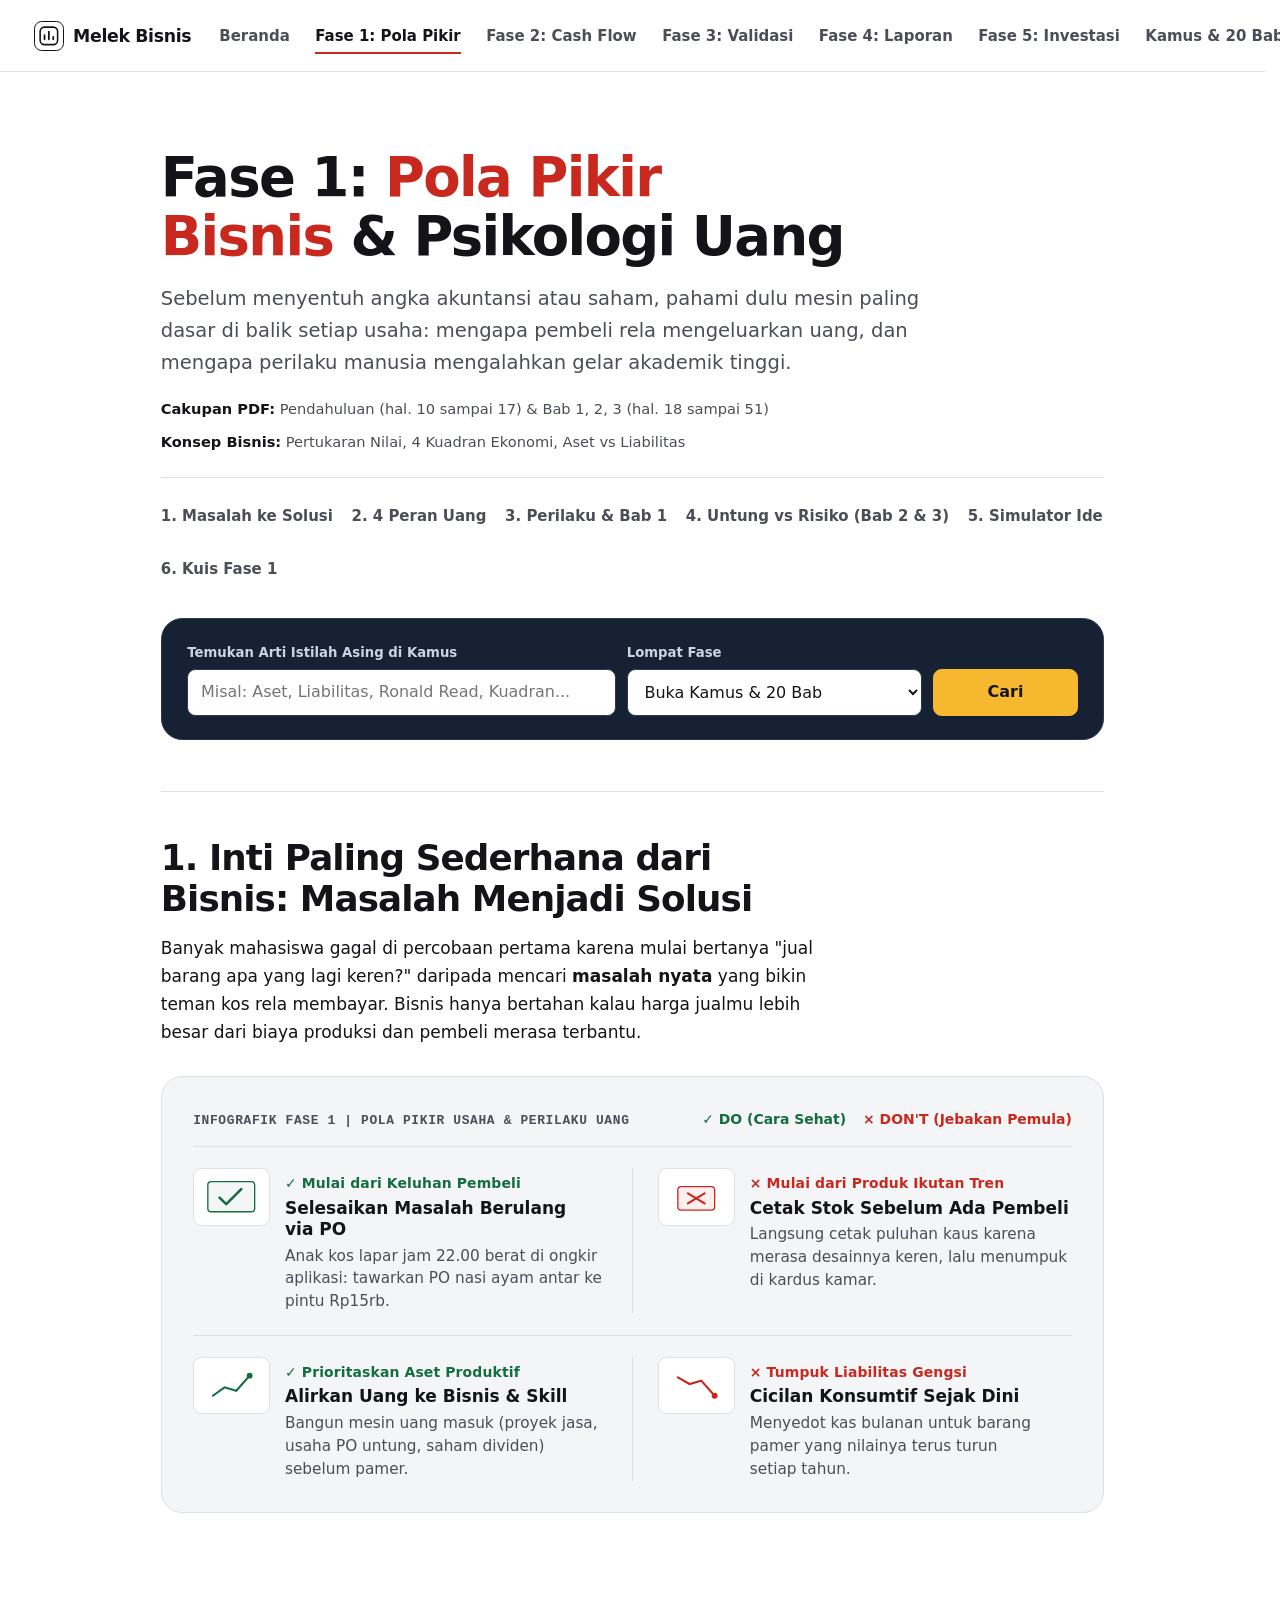
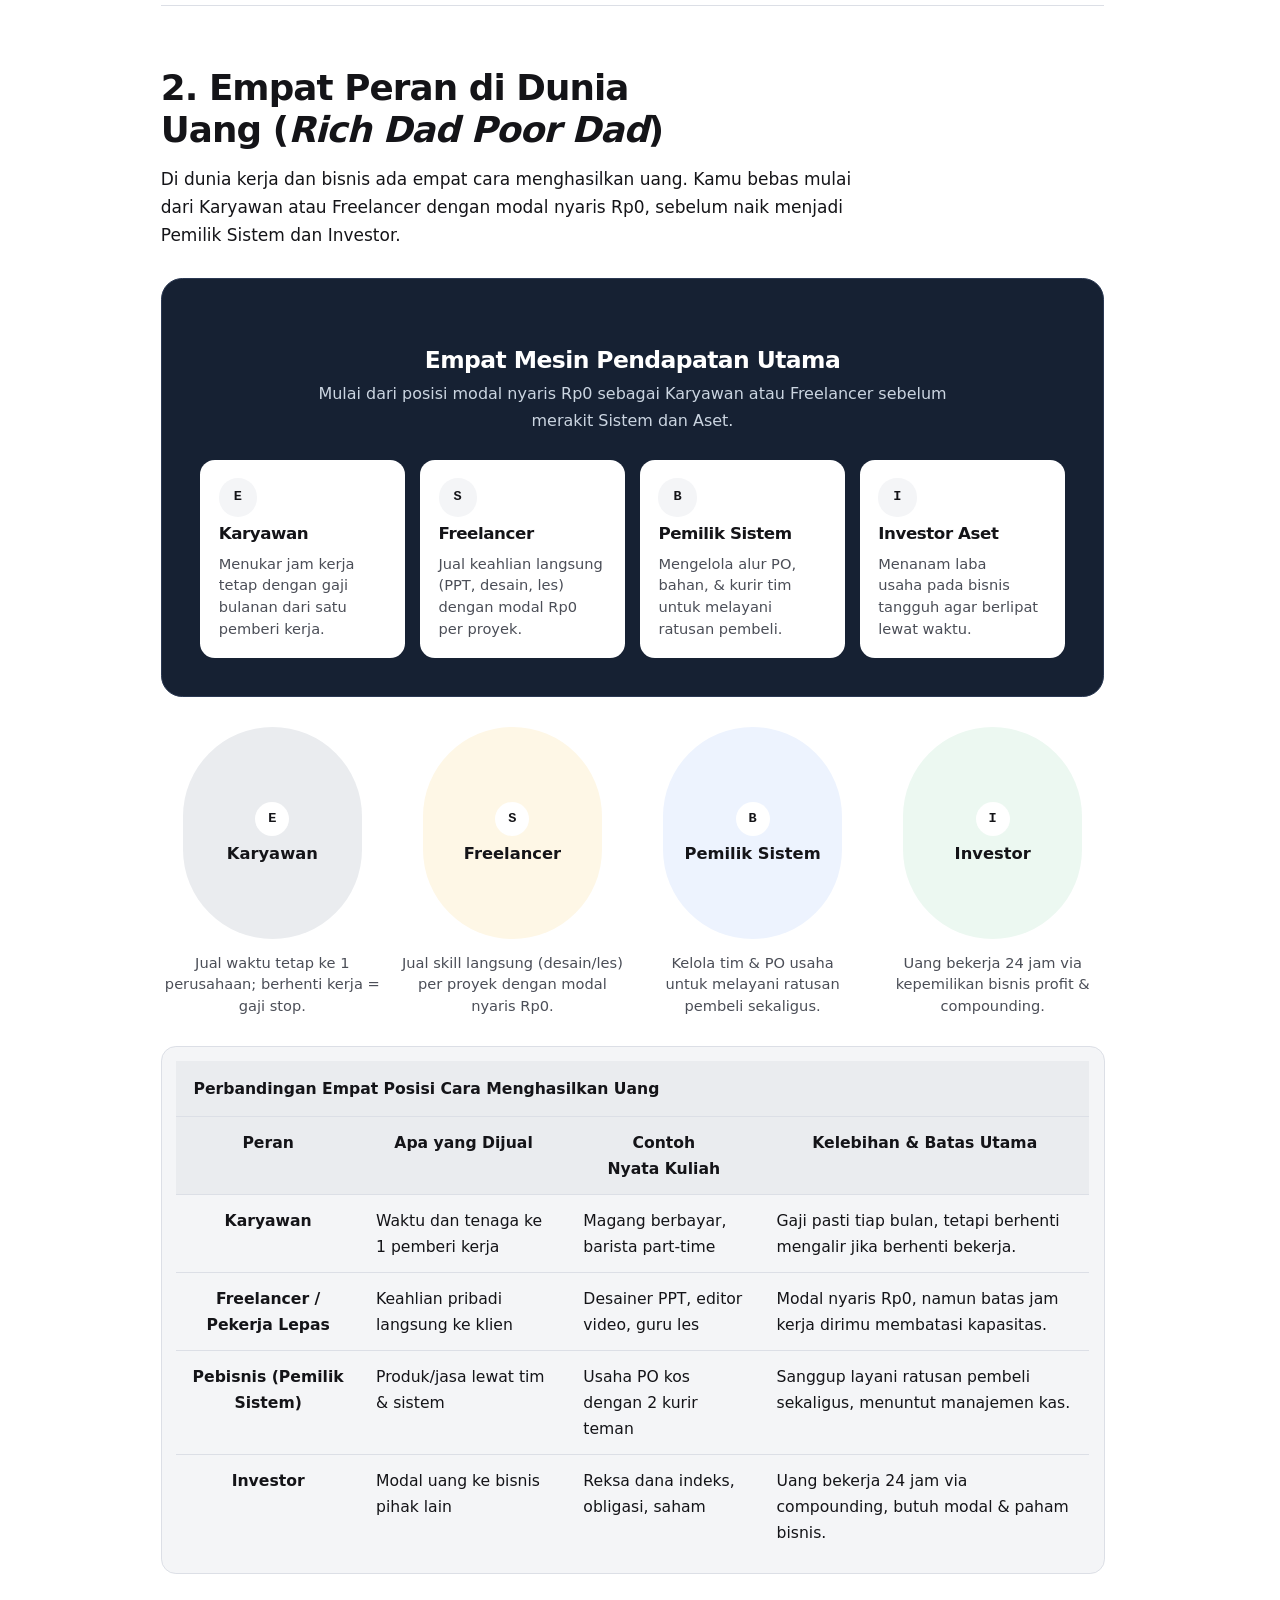
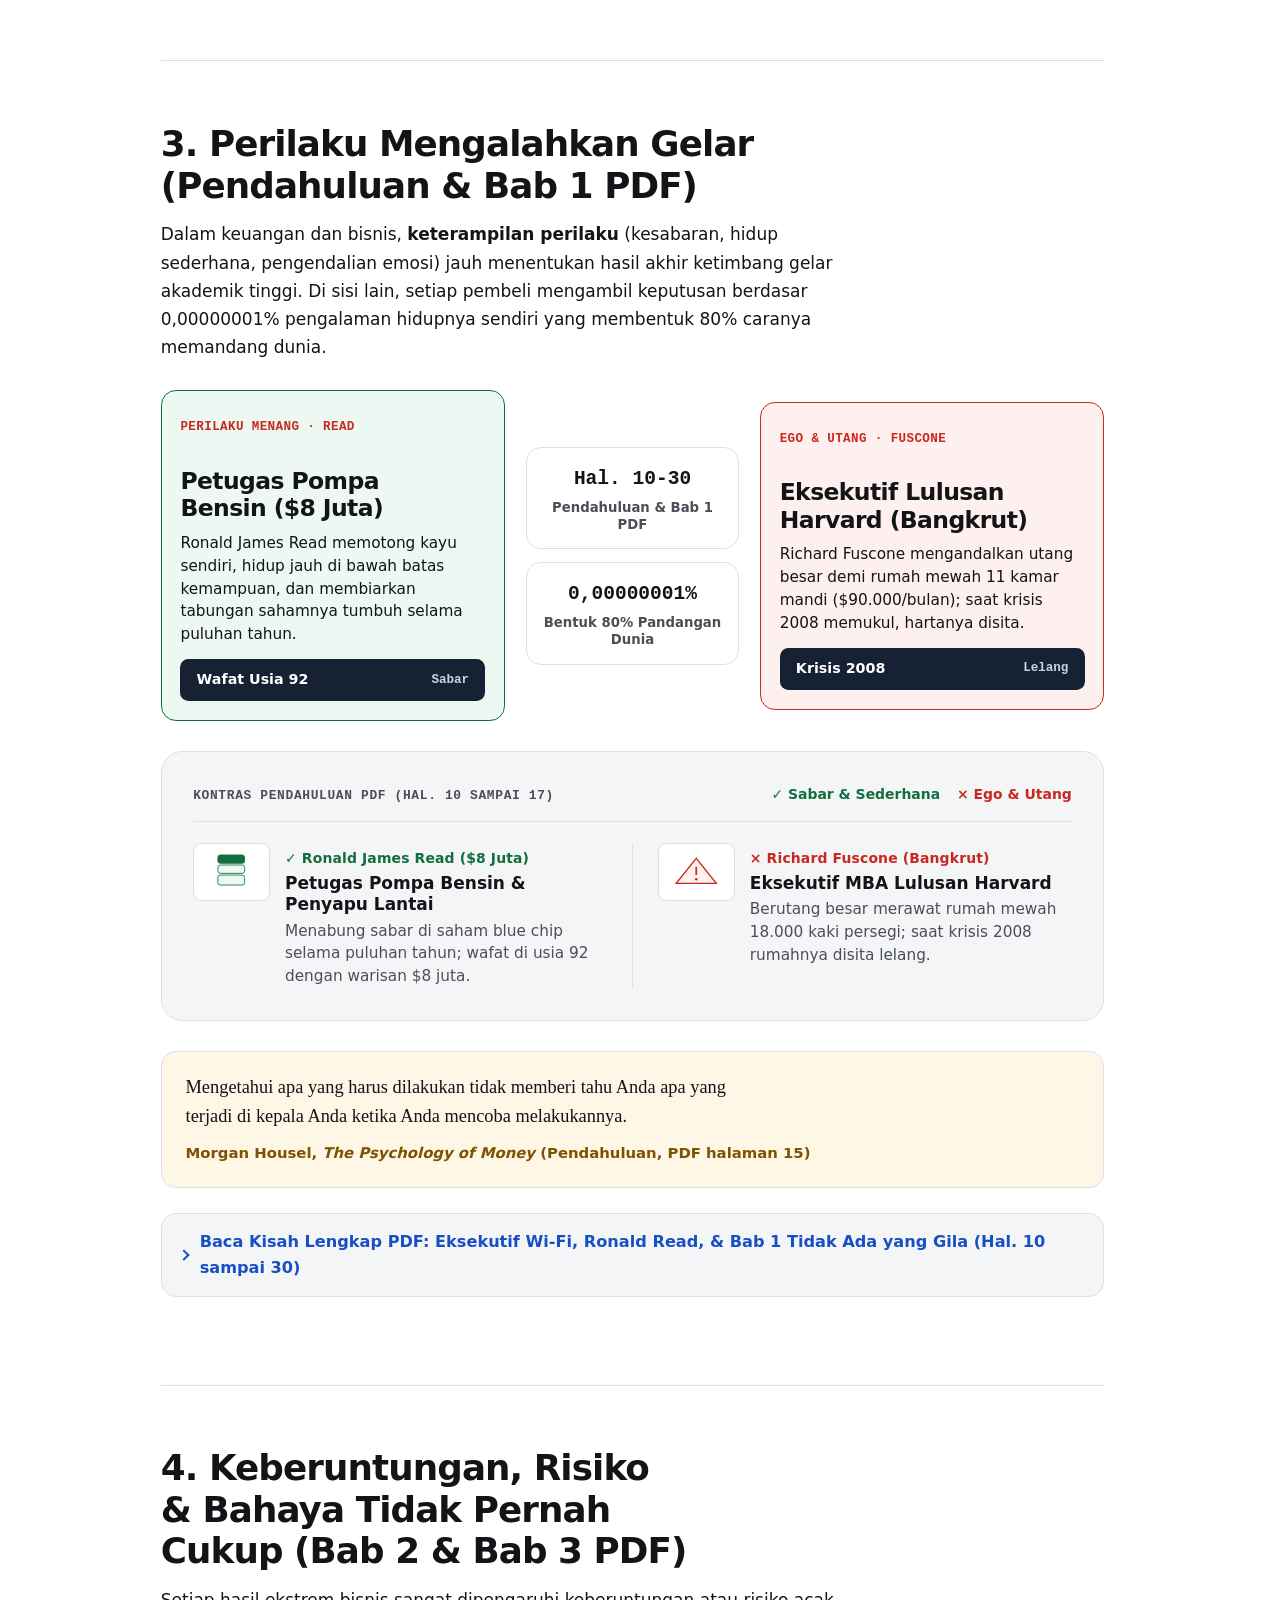
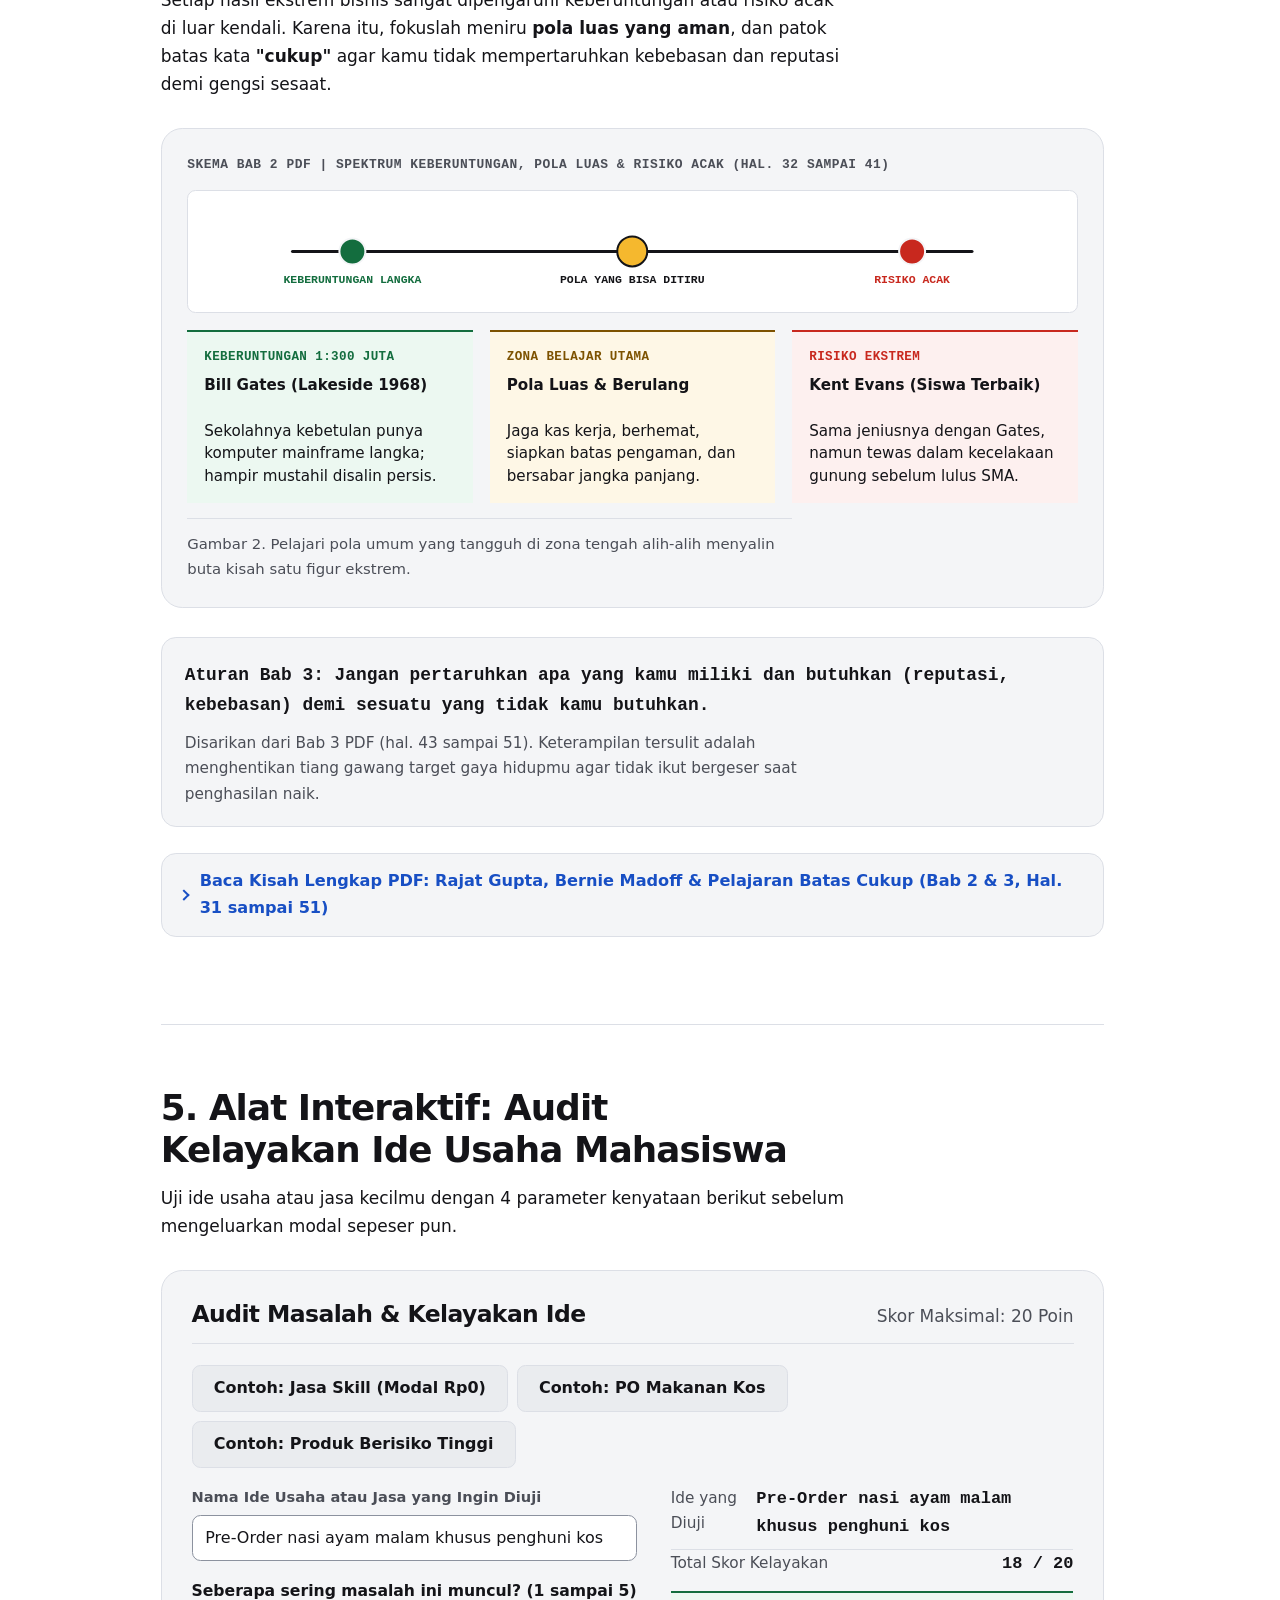
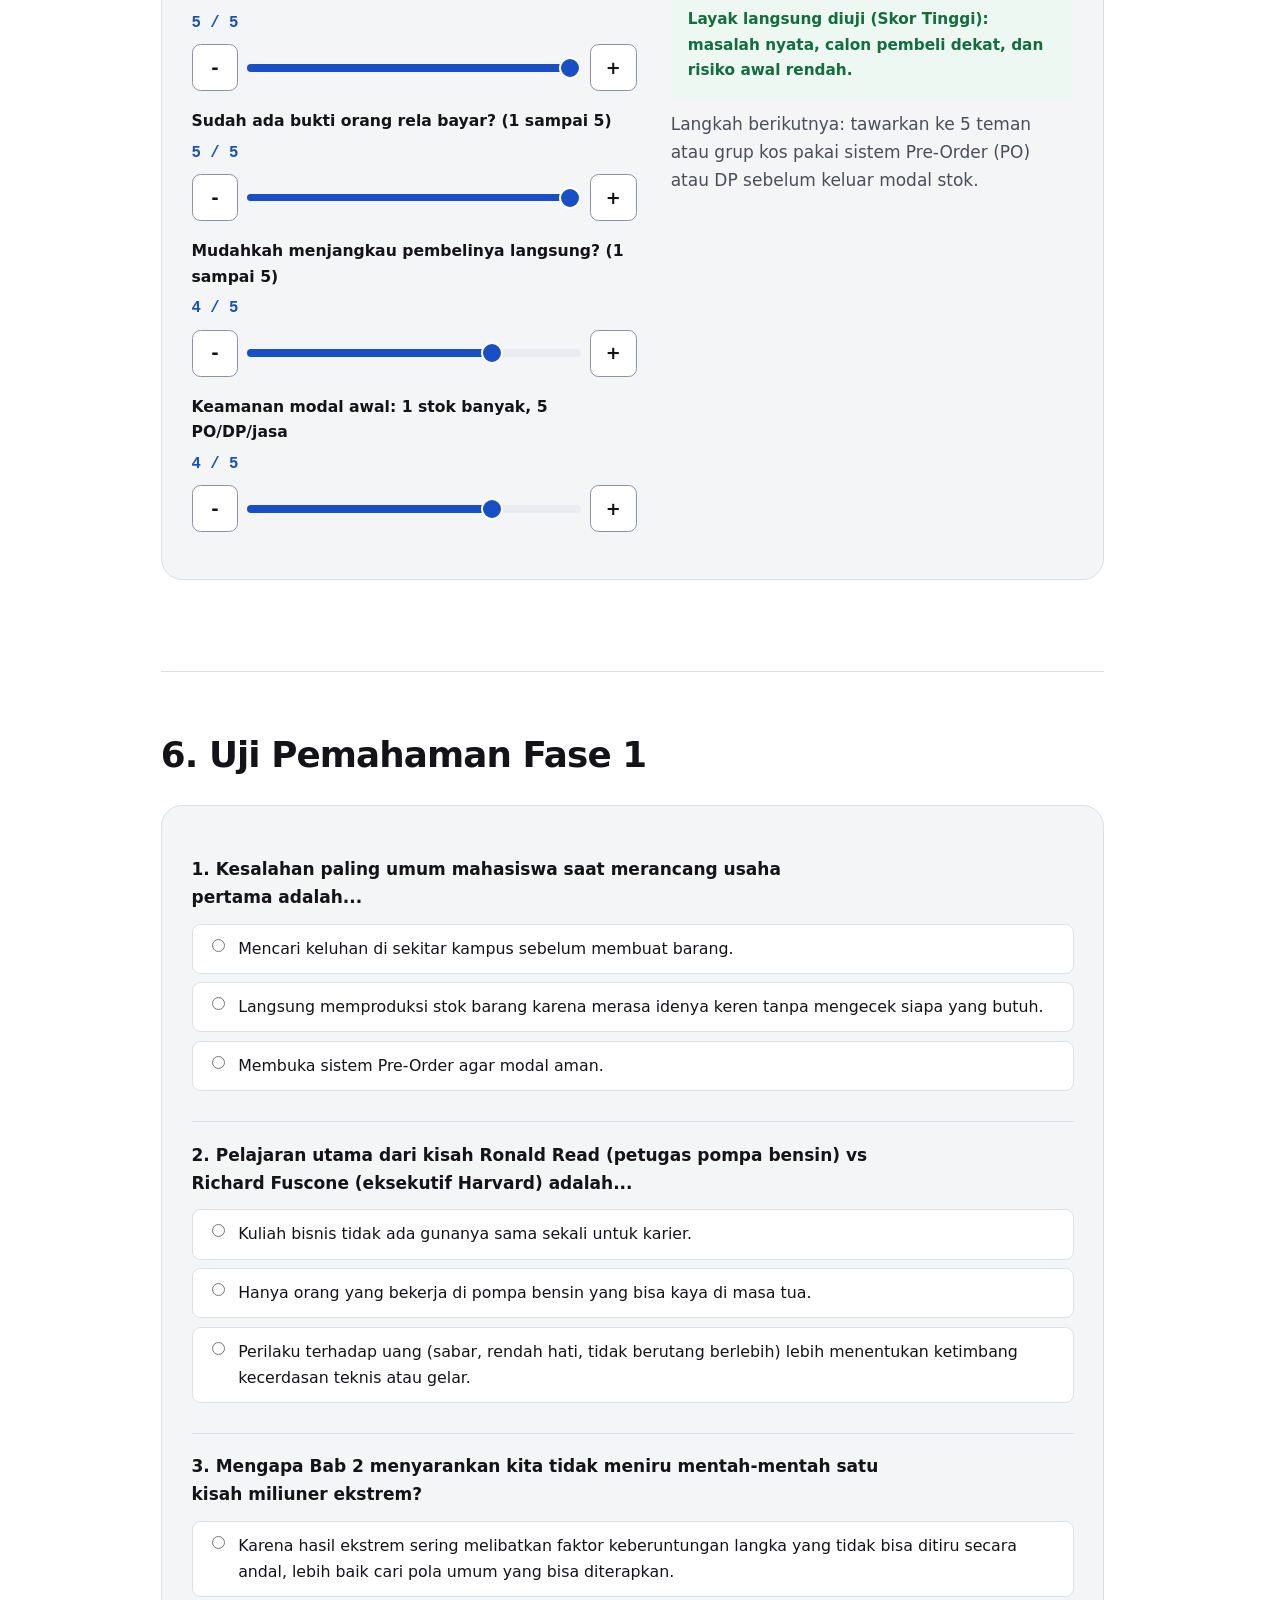
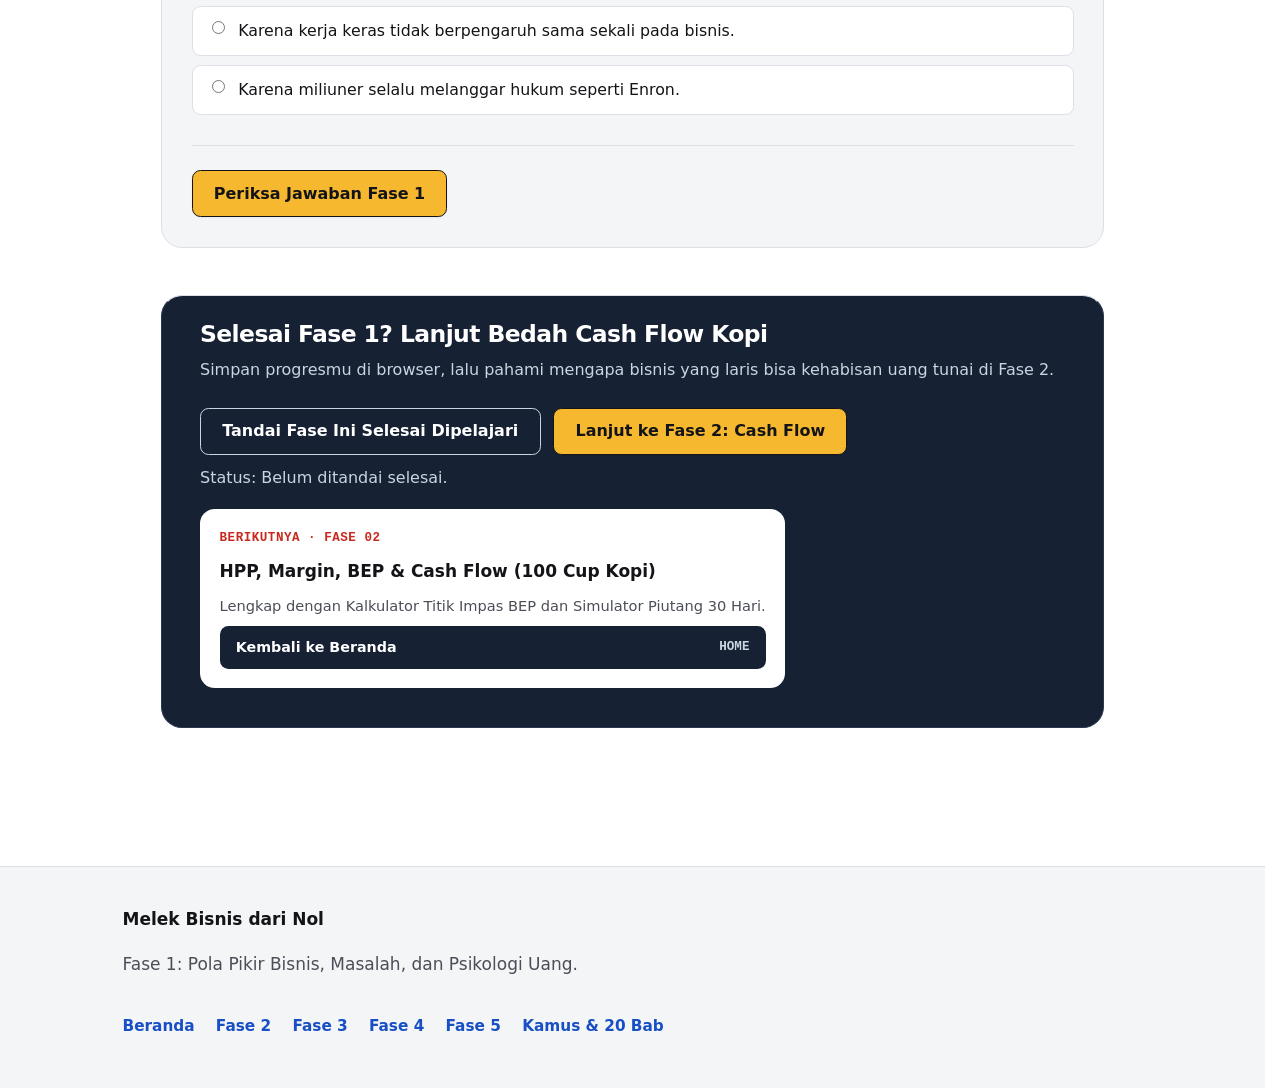
==== fase-1.html @ 65ed7273 "chore: fix live audit line-length/nested-card findings, SVG mobile readability, and sync v4 docs" ====
<!DOCTYPE html>
<html lang="id">
<head>
  <meta charset="utf-8">
  <meta name="viewport" content="width=device-width, initial-scale=1.0">
  <meta name="color-scheme" content="light dark">
  <script>
    try {
      var t = localStorage.getItem("color-scheme");
      if (t === "light" || t === "dark") {
        document.querySelector('meta[name="color-scheme"]').content = t;
        document.documentElement.setAttribute("data-theme", t);
      }
    } catch (e) {}
  </script>
  <title>Fase 1: Pola Pikir Bisnis, Masalah &amp; Psikologi Uang | Melek Bisnis</title>
  <link rel="icon" type="image/svg+xml" href="data:image/svg+xml,%3Csvg xmlns='http://www.w3.org/2000/svg' viewBox='0 0 24 24'%3E%3Crect width='24' height='24' rx='6' fill='%23141418'/%3E%3Cpath d='M7 17v-5M12 17V7M17 17v-3' stroke='%23FFFFFF' stroke-width='2.2' stroke-linecap='round'/%3E%3C/svg%3E">
  <link rel="stylesheet" href="styles.css?v=20261127f">
  <script defer src="app.js?v=20261127f"></script>
  <script type="application/ld+json">
  {
    "@context": "https://schema.org",
    "@type": "LearningResource",
    "name": "Fase 1: Pola Pikir Bisnis, Masalah, dan Psikologi Uang",
    "description": "Pengenalan inti bisnis dari keluhan pembeli, 4 kuadran peran uang (Rich Dad Poor Dad), serta bedah Pendahuluan dan Bab 1-3 The Psychology of Money.",
    "inLanguage": "id",
    "isPartOf": {"@type": "Course", "name": "Melek Bisnis dari Nol", "url": "https://voltakyy.github.io/melek-bisnis/"},
    "teaches": ["Validasi Masalah Pembeli", "Aset vs Liabilitas", "Keberuntungan dan Risiko", "Batas Cukup Finansial"]
  }
  </script>
</head>
<body data-phase="fase-1">
  <a href="#main-content" class="skip-link">Langsung ke materi Fase 1</a>
  <div id="reading-progress" class="reading-progress" aria-hidden="true"></div>

  <header class="site-header">
    <div class="header-inner">
      <a class="site-logo" href="index.html">
        <svg class="brand-mark" viewBox="0 0 24 24" width="24" height="24" aria-hidden="true">
          <rect x="2" y="2" width="20" height="20" rx="5" fill="none" stroke="currentColor" stroke-width="1.8"/>
          <path d="M7 16V11M12 16V7M17 16V13" stroke="currentColor" stroke-width="2" stroke-linecap="round"/>
        </svg>
        <span>Melek Bisnis</span>
      </a>

      <div class="header-controls">
        <nav class="site-nav" aria-label="Navigasi kurikulum">
          <button class="menu-button" type="button" popovertarget="site-menu" popovertargetaction="toggle" aria-controls="site-menu" aria-expanded="false">
            <svg width="16" height="16" viewBox="0 0 16 16" aria-hidden="true">
              <path d="M2 4h12M2 8h12M2 12h12" stroke="currentColor" stroke-width="1.8" stroke-linecap="round"/>
            </svg>
            <span>Menu</span>
          </button>

          <ul id="site-menu" class="site-menu" popover="auto">
            <li><a href="index.html">Beranda</a></li>
            <li><a href="fase-1.html" aria-current="page">Fase 1: Pola Pikir</a></li>
            <li><a href="fase-2.html">Fase 2: Cash Flow</a></li>
            <li><a href="fase-3.html">Fase 3: Validasi</a></li>
            <li><a href="fase-4.html">Fase 4: Laporan</a></li>
            <li><a href="fase-5.html">Fase 5: Investasi</a></li>
            <li><a href="kamus-pdf.html">Kamus &amp; 20 Bab</a></li>
          </ul>
        </nav>

        <button id="theme-toggle" class="theme-toggle" type="button" aria-label="Ubah tema tampilan">
          <svg class="theme-icon icon-to-dark" viewBox="0 0 16 16" width="16" height="16" aria-hidden="true">
            <path d="M12.9 10.6A5.5 5.5 0 0 1 5.4 3.1a5.5 5.5 0 1 0 7.5 7.5Z" fill="none" stroke="currentColor" stroke-width="1.5" stroke-linejoin="round"/>
          </svg>
          <svg class="theme-icon icon-to-light" viewBox="0 0 16 16" width="16" height="16" aria-hidden="true">
            <circle cx="8" cy="8" r="3.2" fill="none" stroke="currentColor" stroke-width="1.5"/>
            <path d="M8 1.5v1.6M8 12.9v1.6M1.5 8h1.6M12.9 8h1.6M3.4 3.4l1.1 1.1M11.5 11.5l1.1 1.1M12.6 3.4l-1.1 1.1M4.5 11.5l-1.1 1.1" stroke="currentColor" stroke-width="1.5" stroke-linecap="round"/>
          </svg>
          <span data-theme-label>Sistem</span>
        </button>
      </div>
    </div>
  </header>

  <main id="main-content" class="page-shell" tabindex="-1">
    <header class="hero-frame">
      <h1>Fase 1: <span class="title-accent">Pola Pikir Bisnis</span> &amp; Psikologi Uang</h1>
      <p class="hero-lead">
        Sebelum menyentuh angka akuntansi atau saham, pahami dulu mesin paling dasar di balik setiap usaha: mengapa pembeli rela mengeluarkan uang, dan mengapa perilaku manusia mengalahkan gelar akademik tinggi.
      </p>
      <div class="phase-meta-bar">
        <span class="phase-meta-item"><strong>Cakupan PDF:</strong> Pendahuluan (hal. 10 sampai 17) &amp; Bab 1, 2, 3 (hal. 18 sampai 51)</span>
        <span class="phase-meta-item"><strong>Konsep Bisnis:</strong> Pertukaran Nilai, 4 Kuadran Ekonomi, Aset vs Liabilitas</span>
      </div>
      <nav class="section-jumps" aria-label="Lompat cepat materi Fase 1">
        <a href="#inti-bisnis">1. Masalah ke Solusi</a>
        <a href="#empat-peran">2. 4 Peran Uang</a>
        <a href="#ronald-vs-richard">3. Perilaku &amp; Bab 1</a>
        <a href="#untung-risiko">4. Untung vs Risiko (Bab 2 &amp; 3)</a>
        <a href="#simulator-ide">5. Simulator Ide</a>
        <a href="#kuis-1">6. Kuis Fase 1</a>
      </nav>
      <div class="finder-strip" style="margin-block-end: 0;" aria-label="Cari cepat istilah di Fase 1">
        <form class="finder-form" data-quick-finder>
          <div>
            <label for="qf-f1-q">Temukan Arti Istilah Asing di Kamus</label>
            <input id="qf-f1-q" data-qf-query class="text-input" type="search" placeholder="Misal: Aset, Liabilitas, Ronald Read, Kuadran...">
          </div>
          <div>
            <label for="qf-f1-t">Lompat Fase</label>
            <select id="qf-f1-t" data-qf-target class="select-input">
              <option value="kamus-pdf.html">Buka Kamus &amp; 20 Bab</option>
              <option value="fase-2.html">Fase 2: HPP &amp; Cash Flow</option>
              <option value="fase-3.html">Fase 3: Validasi &amp; Compounding</option>
              <option value="fase-4.html">Fase 4: Laporan Keuangan</option>
              <option value="fase-5.html">Fase 5: Economic Moat</option>
            </select>
          </div>
          <button class="btn btn-primary" type="submit">Cari</button>
        </form>
      </div>
    </header>

    <section id="inti-bisnis" class="section-block" tabindex="-1">
      <div class="prose">
        <h2>1. Inti Paling Sederhana dari Bisnis: Masalah Menjadi Solusi</h2>
        <p>
          Banyak mahasiswa gagal di percobaan pertama karena mulai bertanya "jual barang apa yang lagi keren?" daripada mencari <strong>masalah nyata</strong> yang bikin teman kos rela membayar. Bisnis hanya bertahan kalau harga jualmu lebih besar dari biaya produksi dan pembeli merasa terbantu.
        </p>
      </div>

      <section class="do-dont-board" aria-label="Perbandingan cara memulai bisnis dan bersikap">
        <div class="do-dont-header">
          <span class="do-dont-kicker">INFOGRAFIK FASE 1 | POLA PIKIR USAHA &amp; PERILAKU UANG</span>
          <div class="do-dont-legend">
            <span class="legend-do">&#10003; DO (Cara Sehat)</span>
            <span class="legend-dont">&times; DON'T (Jebakan Pemula)</span>
          </div>
        </div>

        <div class="do-dont-rows">
          <div class="do-dont-pair">
            <div class="do-dont-side">
              <svg class="mini-vignette" viewBox="0 0 72 52" width="72" height="52" aria-hidden="true">
                <rect x="8" y="8" width="56" height="36" rx="4" fill="var(--bg-surface)" stroke="var(--pos)" stroke-width="1.6"/>
                <path d="M22 27 l8 8 l18 -18" fill="none" stroke="var(--pos)" stroke-width="3" stroke-linecap="round" stroke-linejoin="round"/>
              </svg>
              <div>
                <span class="do-dont-tag is-do">&#10003; Mulai dari Keluhan Pembeli</span>
                <p class="do-dont-title">Selesaikan Masalah Berulang via PO</p>
                <p class="do-dont-desc">Anak kos lapar jam 22.00 berat di ongkir aplikasi: tawarkan PO nasi ayam antar ke pintu Rp15rb.</p>
              </div>
            </div>

            <div class="do-dont-side">
              <svg class="mini-vignette" viewBox="0 0 72 52" width="72" height="52" aria-hidden="true">
                <rect x="14" y="14" width="44" height="28" rx="4" fill="var(--neg-soft)" stroke="var(--neg)" stroke-width="1.6"/>
                <line x1="26" y1="22" x2="46" y2="34" stroke="var(--neg)" stroke-width="2.5" stroke-linecap="round"/>
                <line x1="46" y1="22" x2="26" y2="34" stroke="var(--neg)" stroke-width="2.5" stroke-linecap="round"/>
              </svg>
              <div>
                <span class="do-dont-tag is-dont">&times; Mulai dari Produk Ikutan Tren</span>
                <p class="do-dont-title">Cetak Stok Sebelum Ada Pembeli</p>
                <p class="do-dont-desc">Langsung cetak puluhan kaus karena merasa desainnya keren, lalu menumpuk di kardus kamar.</p>
              </div>
            </div>
          </div>

          <div class="do-dont-pair">
            <div class="do-dont-side">
              <svg class="mini-vignette" viewBox="0 0 72 52" width="72" height="52" aria-hidden="true">
                <path d="M14 38 L28 28 L42 32 L58 14" fill="none" stroke="var(--pos)" stroke-width="2.5" stroke-linecap="round"/>
                <circle cx="58" cy="14" r="3.5" fill="var(--pos)"/>
              </svg>
              <div>
                <span class="do-dont-tag is-do">&#10003; Prioritaskan Aset Produktif</span>
                <p class="do-dont-title">Alirkan Uang ke Bisnis &amp; Skill</p>
                <p class="do-dont-desc">Bangun mesin uang masuk (proyek jasa, usaha PO untung, saham dividen) sebelum pamer.</p>
              </div>
            </div>

            <div class="do-dont-side">
              <svg class="mini-vignette" viewBox="0 0 72 52" width="72" height="52" aria-hidden="true">
                <path d="M14 16 L28 24 L42 20 L58 38" fill="none" stroke="var(--neg)" stroke-width="2.5" stroke-linecap="round"/>
                <circle cx="58" cy="38" r="3.5" fill="var(--neg)"/>
              </svg>
              <div>
                <span class="do-dont-tag is-dont">&times; Tumpuk Liabilitas Gengsi</span>
                <p class="do-dont-title">Cicilan Konsumtif Sejak Dini</p>
                <p class="do-dont-desc">Menyedot kas bulanan untuk barang pamer yang nilainya terus turun setiap tahun.</p>
              </div>
            </div>
          </div>
        </div>
      </section>
    </section>

    <section id="empat-peran" class="section-block" tabindex="-1">
      <div class="prose">
        <h2>2. Empat Peran di Dunia Uang (<cite>Rich Dad Poor Dad</cite>)</h2>
        <p>
          Di dunia kerja dan bisnis ada empat cara menghasilkan uang. Kamu bebas mulai dari Karyawan atau Freelancer dengan modal nyaris Rp0, sebelum naik menjadi Pemilik Sistem dan Investor.
        </p>
      </div>

      <div class="contrast-slab" aria-label="Ringkasan empat kuadran cara menghasilkan uang">
        <div class="contrast-slab-head">
          <h3>Empat Mesin Pendapatan Utama</h3>
          <p>Mulai dari posisi modal nyaris Rp0 sebagai Karyawan atau Freelancer sebelum merakit Sistem dan Aset.</p>
        </div>
        <div class="slab-grid-4">
          <div class="slab-card"><div class="slab-card-icon">E</div><h4>Karyawan</h4><p>Menukar jam kerja tetap dengan gaji bulanan dari satu pemberi kerja.</p></div>
          <div class="slab-card"><div class="slab-card-icon">S</div><h4>Freelancer</h4><p>Jual keahlian langsung (PPT, desain, les) dengan modal Rp0 per proyek.</p></div>
          <div class="slab-card"><div class="slab-card-icon">B</div><h4>Pemilik Sistem</h4><p>Mengelola alur PO, bahan, &amp; kurir tim untuk melayani ratusan pembeli.</p></div>
          <div class="slab-card"><div class="slab-card-icon">I</div><h4>Investor Aset</h4><p>Menanam laba usaha pada bisnis tangguh agar berlipat lewat waktu.</p></div>
        </div>
      </div>

      <div class="capsule-grid" aria-label="Empat peran ekonomi">
        <div class="capsule-col">
          <div class="capsule-pill">
            <span class="capsule-badge">E</span>
            <span class="capsule-title">Karyawan</span>
          </div>
          <p class="capsule-desc">Jual waktu tetap ke 1 perusahaan; berhenti kerja = gaji stop.</p>
        </div>
        <div class="capsule-col">
          <div class="capsule-pill tone-gold">
            <span class="capsule-badge">S</span>
            <span class="capsule-title">Freelancer</span>
          </div>
          <p class="capsule-desc">Jual skill langsung (desain/les) per proyek dengan modal nyaris Rp0.</p>
        </div>
        <div class="capsule-col">
          <div class="capsule-pill tone-info">
            <span class="capsule-badge">B</span>
            <span class="capsule-title">Pemilik Sistem</span>
          </div>
          <p class="capsule-desc">Kelola tim &amp; PO usaha untuk melayani ratusan pembeli sekaligus.</p>
        </div>
        <div class="capsule-col">
          <div class="capsule-pill tone-pos">
            <span class="capsule-badge">I</span>
            <span class="capsule-title">Investor</span>
          </div>
          <p class="capsule-desc">Uang bekerja 24 jam via kepemilikan bisnis profit &amp; compounding.</p>
        </div>
      </div>

      <div class="table-wrapper responsive-table" tabindex="0" role="region" aria-labelledby="tbl-peran-cap">
        <table>
          <caption id="tbl-peran-cap">Perbandingan Empat Posisi Cara Menghasilkan Uang</caption>
          <thead>
            <tr>
              <th scope="col">Peran</th>
              <th scope="col">Apa yang Dijual</th>
              <th scope="col">Contoh Nyata Kuliah</th>
              <th scope="col">Kelebihan &amp; Batas Utama</th>
            </tr>
          </thead>
          <tbody>
            <tr>
              <th scope="row">Karyawan</th>
              <td data-label="Apa yang Dijual">Waktu dan tenaga ke 1 pemberi kerja</td>
              <td data-label="Contoh">Magang berbayar, barista part-time</td>
              <td data-label="Batas">Gaji pasti tiap bulan, tetapi berhenti mengalir jika berhenti bekerja.</td>
            </tr>
            <tr>
              <th scope="row">Freelancer / Pekerja Lepas</th>
              <td data-label="Apa yang Dijual">Keahlian pribadi langsung ke klien</td>
              <td data-label="Contoh">Desainer PPT, editor video, guru les</td>
              <td data-label="Batas">Modal nyaris Rp0, namun batas jam kerja dirimu membatasi kapasitas.</td>
            </tr>
            <tr>
              <th scope="row">Pebisnis (Pemilik Sistem)</th>
              <td data-label="Apa yang Dijual">Produk/jasa lewat tim &amp; sistem</td>
              <td data-label="Contoh">Usaha PO kos dengan 2 kurir teman</td>
              <td data-label="Batas">Sanggup layani ratusan pembeli sekaligus, menuntut manajemen kas.</td>
            </tr>
            <tr>
              <th scope="row">Investor</th>
              <td data-label="Apa yang Dijual">Modal uang ke bisnis pihak lain</td>
              <td data-label="Contoh">Reksa dana indeks, obligasi, saham</td>
              <td data-label="Batas">Uang bekerja 24 jam via compounding, butuh modal &amp; paham bisnis.</td>
            </tr>
          </tbody>
        </table>
      </div>
    </section>

    <section id="ronald-vs-richard" class="section-block" tabindex="-1">
      <div class="prose">
        <h2>3. Perilaku Mengalahkan Gelar (Pendahuluan &amp; Bab 1 PDF)</h2>
        <p>
          Dalam keuangan dan bisnis, <strong>keterampilan perilaku</strong> (kesabaran, hidup sederhana, pengendalian emosi) jauh menentukan hasil akhir ketimbang gelar akademik tinggi. Di sisi lain, setiap pembeli mengambil keputusan berdasar 0,00000001% pengalaman hidupnya sendiri yang membentuk 80% caranya memandang dunia.
        </p>
      </div>

      <div class="journey-split" aria-label="Kontras nyata Ronald Read melawan Richard Fuscone">
        <article class="journey-card is-pos">
          <div>
            <span class="schema-card-code">PERILAKU MENANG · READ</span>
            <h3>Petugas Pompa Bensin ($8 Juta)</h3>
            <p>Ronald James Read memotong kayu sendiri, hidup jauh di bawah batas kemampuan, dan membiarkan tabungan sahamnya tumbuh selama puluhan tahun.</p>
          </div>
          <div class="dark-pill-bar"><span>Wafat Usia 92</span><span class="dark-pill-bar-sub">Sabar</span></div>
        </article>
        <div class="journey-center-stats">
          <div class="journey-stat-box">
            <span class="journey-stat-num">Hal. 10-30</span>
            <span class="journey-stat-cap">Pendahuluan &amp; Bab 1 PDF</span>
          </div>
          <div class="journey-stat-box">
            <span class="journey-stat-num">0,00000001%</span>
            <span class="journey-stat-cap">Bentuk 80% Pandangan Dunia</span>
          </div>
        </div>
        <article class="journey-card is-neg">
          <div>
            <span class="schema-card-code">EGO &amp; UTANG · FUSCONE</span>
            <h3>Eksekutif Lulusan Harvard (Bangkrut)</h3>
            <p>Richard Fuscone mengandalkan utang besar demi rumah mewah 11 kamar mandi ($90.000/bulan); saat krisis 2008 memukul, hartanya disita.</p>
          </div>
          <div class="dark-pill-bar"><span>Krisis 2008</span><span class="dark-pill-bar-sub">Lelang</span></div>
        </article>
      </div>

      <section class="do-dont-board" aria-label="Ronald Read vs Richard Fuscone">
        <div class="do-dont-header">
          <span class="do-dont-kicker">KONTRAS PENDAHULUAN PDF (HAL. 10 SAMPAI 17)</span>
          <div class="do-dont-legend">
            <span class="legend-do">&#10003; Sabar &amp; Sederhana</span>
            <span class="legend-dont">&times; Ego &amp; Utang</span>
          </div>
        </div>
        <div class="do-dont-rows">
          <div class="do-dont-pair">
            <div class="do-dont-side">
              <svg class="mini-vignette" viewBox="0 0 72 52" width="72" height="52" aria-hidden="true">
                <rect x="20" y="30" width="32" height="12" rx="3" fill="var(--pos-soft)" stroke="var(--pos)"/>
                <rect x="20" y="18" width="32" height="10" rx="3" fill="var(--pos-soft)" stroke="var(--pos)"/>
                <rect x="20" y="6" width="32" height="10" rx="3" fill="var(--pos)" stroke="var(--pos)"/>
              </svg>
              <div>
                <span class="do-dont-tag is-do">&#10003; Ronald James Read ($8 Juta)</span>
                <p class="do-dont-title">Petugas Pompa Bensin &amp; Penyapu Lantai</p>
                <p class="do-dont-desc">Menabung sabar di saham blue chip selama puluhan tahun; wafat di usia 92 dengan warisan $8 juta.</p>
              </div>
            </div>
            <div class="do-dont-side">
              <svg class="mini-vignette" viewBox="0 0 72 52" width="72" height="52" aria-hidden="true">
                <polygon points="36,10 60,40 12,40" fill="var(--neg-soft)" stroke="var(--neg)" stroke-width="1.6"/>
                <line x1="36" y1="20" x2="36" y2="30" stroke="var(--neg)" stroke-width="2"/>
                <circle cx="36" cy="35" r="1.5" fill="var(--neg)"/>
              </svg>
              <div>
                <span class="do-dont-tag is-dont">&times; Richard Fuscone (Bangkrut)</span>
                <p class="do-dont-title">Eksekutif MBA Lulusan Harvard</p>
                <p class="do-dont-desc">Berutang besar merawat rumah mewah 18.000 kaki persegi; saat krisis 2008 rumahnya disita lelang.</p>
              </div>
            </div>
          </div>
        </div>
      </section>

      <figure class="pdf-quote">
        <blockquote>
          <p>Mengetahui apa yang harus dilakukan tidak memberi tahu Anda apa yang terjadi di kepala Anda ketika Anda mencoba melakukannya.</p>
        </blockquote>
        <figcaption>Morgan Housel, <cite>The Psychology of Money</cite> (Pendahuluan, PDF halaman 15)</figcaption>
      </figure>

      <div class="accordion-group">
        <details>
          <summary>Baca Kisah Lengkap PDF: Eksekutif Wi-Fi, Ronald Read, &amp; Bab 1 Tidak Ada yang Gila (Hal. 10 sampai 30)</summary>
          <div class="details-body">
            <p>
              Morgan membuka bukunya dari masa magang pelayan hotel di Los Angeles ketika ia menyaksikan eksekutif jenius penemu komponen router Wi-Fi melempar koin emas ke Samudra Pasifik dan mengganti lampu restoran $500 dengan melempar $5.000 sambil membentak manajer (hal. 10 sampai 11). Beberapa tahun kemudian, sang jenius bangkrut. Kontras tajamnya terlihat pada petugas pompa bensin Vermont <strong>Ronald Read</strong> (meninggal dengan kekayaan lebih dari $8 juta, menyumbang $6 juta lebih ke rumah sakit &amp; perpustakaan lokal) vs eksekutif top Merrill Lynch lulusan Harvard <strong>Richard Fuscone</strong> (bangkrut total akibat utang rumah 11 kamar mandi dan biaya perawatan $90.000/bulan pada krisis 2008; hal. 11 sampai 14).
            </p>
            <p>
              Di <strong>Bab 1 (hal. 18 sampai 30)</strong>, ekonom Ulrike Malmendier dan Stefan Nagel (2006) membuktikan keberanian orang mengambil risiko sangat dipengaruhi situasi pasar saat ia berusia remaja. Generasi lahir 1970 melihat pasar saham tumbuh hampir 10 kali lipat riil di usia 20-an, berbeda total dengan generasi lahir 1950 yang menghadapi pasar stagnan. Begitu pula warga berpenghasilan rendah yang membeli tiket lotere rata-rata $412/tahun (empat kali lebih besar dari kelompok kaya meski 40% warga AS tak punya kas darurat $400): bagi mereka, tiket lotere adalah pembelian "mimpi" hidup layak. Jadi bagi pebisnis: berhenti menghakimi pembeli, pahami cerita di kepala mereka.
            </p>
          </div>
        </details>
      </div>
    </section>

    <section id="untung-risiko" class="section-block" tabindex="-1">
      <div class="prose">
        <h2>4. Keberuntungan, Risiko &amp; Bahaya Tidak Pernah Cukup (Bab 2 &amp; Bab 3 PDF)</h2>
        <p>
          Setiap hasil ekstrem bisnis sangat dipengaruhi keberuntungan atau risiko acak di luar kendali. Karena itu, fokuslah meniru <strong>pola luas yang aman</strong>, dan patok batas kata <strong>"cukup"</strong> agar kamu tidak mempertaruhkan kebebasan dan reputasi demi gengsi sesaat.
        </p>
      </div>

      <figure class="diagram-plate">
        <p class="diagram-plate-kicker">SKEMA BAB 2 PDF | SPEKTRUM KEBERUNTUNGAN, POLA LUAS &amp; RISIKO ACAK (HAL. 32 SAMPAI 41)</p>
        <svg viewBox="0 0 860 92" width="860" height="92" role="img" aria-labelledby="diag-f1-luck-t diag-f1-luck-d">
          <title id="diag-f1-luck-t">Garis spektrum keberuntungan, pola luas, dan risiko acak</title>
          <desc id="diag-f1-luck-d">Tiga titik sejajar menunjukkan ujung kiri keberuntungan ekstrem, tengah pola luas yang dapat dipelajari, dan ujung kanan risiko acak.</desc>
          <rect width="860" height="92" fill="var(--bg-page)"/>
          <line x1="90" y1="46" x2="770" y2="46" stroke="var(--ink-frame)" stroke-width="3" stroke-linecap="round"/>
          <circle cx="150" cy="46" r="13" fill="var(--pos)" stroke="var(--bg-surface)" stroke-width="2"/>
          <circle cx="430" cy="46" r="15" fill="var(--cta-bg)" stroke="var(--ink-frame)" stroke-width="2"/>
          <circle cx="710" cy="46" r="13" fill="var(--neg)" stroke="var(--bg-surface)" stroke-width="2"/>
          <text x="150" y="78" text-anchor="middle" fill="var(--pos)" font-size="11.5" font-weight="700" font-family="ui-monospace, monospace">KEBERUNTUNGAN LANGKA</text>
          <text x="430" y="78" text-anchor="middle" fill="var(--text-primary)" font-size="11.5" font-weight="700" font-family="ui-monospace, monospace">POLA YANG BISA DITIRU</text>
          <text x="710" y="78" text-anchor="middle" fill="var(--neg)" font-size="11.5" font-weight="700" font-family="ui-monospace, monospace">RISIKO ACAK</text>
        </svg>
        <div class="hybrid-flow cols-3" style="margin-block-start: 1rem;">
          <div class="hybrid-node tone-pos">
            <span class="hybrid-node-tag">KEBERUNTUNGAN 1:300 JUTA</span>
            <p class="hybrid-node-title">Bill Gates (Lakeside 1968)</p>
            <p>Sekolahnya kebetulan punya komputer mainframe langka; hampir mustahil disalin persis.</p>
          </div>
          <div class="hybrid-node tone-mustard">
            <span class="hybrid-node-tag">ZONA BELAJAR UTAMA</span>
            <p class="hybrid-node-title">Pola Luas &amp; Berulang</p>
            <p>Jaga kas kerja, berhemat, siapkan batas pengaman, dan bersabar jangka panjang.</p>
          </div>
          <div class="hybrid-node tone-neg">
            <span class="hybrid-node-tag">RISIKO EKSTREM</span>
            <p class="hybrid-node-title">Kent Evans (Siswa Terbaik)</p>
            <p>Sama jeniusnya dengan Gates, namun tewas dalam kecelakaan gunung sebelum lulus SMA.</p>
          </div>
        </div>
        <figcaption>
          Gambar 2. Pelajari pola umum yang tangguh di zona tengah alih-alih menyalin buta kisah satu figur ekstrem.
        </figcaption>
      </figure>

      <div class="formula-box">
        <div class="formula-eq">Aturan Bab 3: Jangan pertaruhkan apa yang kamu miliki dan butuhkan (reputasi, kebebasan) demi sesuatu yang tidak kamu butuhkan.</div>
        <p class="formula-note">
          Disarikan dari Bab 3 PDF (hal. 43 sampai 51). Keterampilan tersulit adalah menghentikan tiang gawang target gaya hidupmu agar tidak ikut bergeser saat penghasilan naik.
        </p>
      </div>

      <div class="accordion-group">
        <details>
          <summary>Baca Kisah Lengkap PDF: Rajat Gupta, Bernie Madoff &amp; Pelajaran Batas Cukup (Bab 2 &amp; 3, Hal. 31 sampai 51)</summary>
          <div class="details-body">
            <p>
              Tahun 1968, dari 303 juta remaja seusia SMA di dunia, hanya sekitar 300 siswa di SMA Lakeside Seattle yang mendapat akses ke terminal komputer Teletype Model 30 milik General Electric berbiaya $3.000 hasil bazar guru Bill Dougall (hal. 32 sampai 33). Salah satunya Bill Gates dan Paul Allen; teman terbaik mereka, <strong>Kent Evans</strong>, mengalami risiko sebaliknya. Sama pula garis tipisnya antara Cornelius Vanderbilt/Rockefeller melawan kebangkrutan Enron, atau penolakan Zuckerberg atas tawaran $1 miliar dari Yahoo! vs kehancuran Yahoo! menolak Microsoft (hal. 38 sampai 40).
            </p>
            <p>
              Di <strong>Bab 3 (hal. 43 sampai 51)</strong>, Joseph Heller (<cite>Catch-22</cite>) mengingatkan Kurt Vonnegut tentang satu hal yang tak dimiliki miliarder hedge fund: kata <strong>"cukup"</strong>. Akibat tiang gawang status terus bergeser, CEO McKinsey berharta ~$100 juta <strong>Rajat Gupta</strong> membocorkan rahasia $5 miliar Warren Buffett di Goldman Sachs ke Raj Rajaratnam dalam hitungan 16 detik dan berakhir di penjara (hal. 44 sampai 46), sementara bisnis legal <strong>Bernie Madoff</strong> yang sudah mencetak $25 juta sampai $50 juta/tahun tetap runtuh gara-gara skema Ponzi akibat tak pernah merasa cukup.
            </p>
          </div>
        </details>
      </div>
    </section>

    <section id="simulator-ide" class="section-block" tabindex="-1">
      <h2>5. Alat Interaktif: Audit Kelayakan Ide Usaha Mahasiswa</h2>
      <p class="prose">
        Uji ide usaha atau jasa kecilmu dengan 4 parameter kenyataan berikut sebelum mengeluarkan modal sepeser pun.
      </p>

      <form id="sim-fase-1" class="workbench" novalidate>
        <div class="workbench-header">
          <h3>Audit Masalah &amp; Kelayakan Ide</h3>
          <span class="muted">Skor Maksimal: 20 Poin</span>
        </div>

        <div class="preset-row" aria-label="Contoh skenario ide usaha">
          <button class="btn btn-subtle" type="button" data-f1-preset data-idea="Jasa rapikan slide PPT &amp; olah data tugas kuliah" data-freq="5" data-pay="4" data-reach="5" data-risk="5">Contoh: Jasa Skill (Modal Rp0)</button>
          <button class="btn btn-subtle" type="button" data-f1-preset data-idea="Pre-Order nasi ayam malam khusus penghuni kos" data-freq="5" data-pay="5" data-reach="4" data-risk="4">Contoh: PO Makanan Kos</button>
          <button class="btn btn-subtle" type="button" data-f1-preset data-idea="Cetak stok 100 kaus brand sendiri tanpa pembeli" data-freq="2" data-pay="2" data-reach="2" data-risk="1">Contoh: Produk Berisiko Tinggi</button>
        </div>

        <div class="workbench-grid">
          <div>
            <div class="field-wrap control-group">
              <label for="f1-idea">Nama Ide Usaha atau Jasa yang Ingin Diuji</label>
              <input id="f1-idea" class="text-input" type="text" value="Pre-Order nasi ayam malam khusus penghuni kos" placeholder="Tulis ide singkat, misal: Jastip print tugas">
            </div>

            <div class="control-group">
              <div class="control-label-row">
                <label for="f1-freq">Seberapa sering masalah ini muncul? (1 sampai 5)</label>
                <span id="f1-freq-val" class="control-value-readout num">5 / 5</span>
              </div>
              <div class="slider-row">
                <button class="step-btn" type="button" data-step-target="f1-freq" data-step-delta="-1" aria-label="Kurangi skor frekuensi">-</button>
                <input id="f1-freq" type="range" min="1" max="5" step="1" value="5">
                <button class="step-btn" type="button" data-step-target="f1-freq" data-step-delta="1" aria-label="Tambah skor frekuensi">+</button>
              </div>
            </div>

            <div class="control-group">
              <div class="control-label-row">
                <label for="f1-pay">Sudah ada bukti orang rela bayar? (1 sampai 5)</label>
                <span id="f1-pay-val" class="control-value-readout num">5 / 5</span>
              </div>
              <div class="slider-row">
                <button class="step-btn" type="button" data-step-target="f1-pay" data-step-delta="-1" aria-label="Kurangi skor kesediaan bayar">-</button>
                <input id="f1-pay" type="range" min="1" max="5" step="1" value="5">
                <button class="step-btn" type="button" data-step-target="f1-pay" data-step-delta="1" aria-label="Tambah skor kesediaan bayar">+</button>
              </div>
            </div>

            <div class="control-group">
              <div class="control-label-row">
                <label for="f1-reach">Mudahkah menjangkau pembelinya langsung? (1 sampai 5)</label>
                <span id="f1-reach-val" class="control-value-readout num">4 / 5</span>
              </div>
              <div class="slider-row">
                <button class="step-btn" type="button" data-step-target="f1-reach" data-step-delta="-1" aria-label="Kurangi skor jangkauan">-</button>
                <input id="f1-reach" type="range" min="1" max="5" step="1" value="4">
                <button class="step-btn" type="button" data-step-target="f1-reach" data-step-delta="1" aria-label="Tambah skor jangkauan">+</button>
              </div>
            </div>

            <div class="control-group">
              <div class="control-label-row">
                <label for="f1-risk">Keamanan modal awal: 1 stok banyak, 5 PO/DP/jasa</label>
                <span id="f1-risk-val" class="control-value-readout num">4 / 5</span>
              </div>
              <div class="slider-row">
                <button class="step-btn" type="button" data-step-target="f1-risk" data-step-delta="-1" aria-label="Kurangi skor keamanan modal">-</button>
                <input id="f1-risk" type="range" min="1" max="5" step="1" value="4">
                <button class="step-btn" type="button" data-step-target="f1-risk" data-step-delta="1" aria-label="Tambah skor keamanan modal">+</button>
              </div>
            </div>
          </div>

          <div class="readout-panel" aria-live="polite">
            <dl>
              <div class="metric-row">
                <dt>Ide yang Diuji</dt>
                <dd id="f1-out-title">-</dd>
              </div>
              <div class="metric-row">
                <dt>Total Skor Kelayakan</dt>
                <dd id="f1-out-score" class="num">18 / 20</dd>
              </div>
            </dl>
            <div id="f1-out-verdict" class="status-banner is-positive"></div>
            <p id="f1-out-next" class="muted"></p>
          </div>
        </div>
      </form>
    </section>

    <section id="kuis-1" class="section-block" tabindex="-1">
      <h2>6. Uji Pemahaman Fase 1</h2>
      <div class="quiz-box" data-quiz>
        <div class="quiz-item" data-answer="b" data-explain="Bisnis selalu dimulai dari masalah nyata atau keinginan pembeli, bukan sekadar karena penjual menyukai produknya.">
          <p><strong>1. Kesalahan paling umum mahasiswa saat merancang usaha pertama adalah...</strong></p>
          <div class="quiz-options">
            <label class="quiz-option"><input type="radio" name="q1-1" value="a"> Mencari keluhan di sekitar kampus sebelum membuat barang.</label>
            <label class="quiz-option"><input type="radio" name="q1-1" value="b"> Langsung memproduksi stok barang karena merasa idenya keren tanpa mengecek siapa yang butuh.</label>
            <label class="quiz-option"><input type="radio" name="q1-1" value="c"> Membuka sistem Pre-Order agar modal aman.</label>
          </div>
          <p class="quiz-feedback" aria-live="polite"></p>
        </div>

        <div class="quiz-item" data-answer="c" data-explain="Kisah Ronald Read vs Richard Fuscone di Pendahuluan PDF (hal. 11 sampai 14) menunjukkan perilaku seperti kesabaran dan hidup hemat jauh mengalahkan gelar MBA saat menghadapi krisis.">
          <p><strong>2. Pelajaran utama dari kisah Ronald Read (petugas pompa bensin) vs Richard Fuscone (eksekutif Harvard) adalah...</strong></p>
          <div class="quiz-options">
            <label class="quiz-option"><input type="radio" name="q1-2" value="a"> Kuliah bisnis tidak ada gunanya sama sekali untuk karier.</label>
            <label class="quiz-option"><input type="radio" name="q1-2" value="b"> Hanya orang yang bekerja di pompa bensin yang bisa kaya di masa tua.</label>
            <label class="quiz-option"><input type="radio" name="q1-2" value="c"> Perilaku terhadap uang (sabar, rendah hati, tidak berutang berlebih) lebih menentukan ketimbang kecerdasan teknis atau gelar.</label>
          </div>
          <p class="quiz-feedback" aria-live="polite"></p>
        </div>

        <div class="quiz-item" data-answer="a" data-explain="Bab 2 PDF (hal. 34 sampai 41) mengingatkan bahwa kasus ekstrem sangat dipengaruhi keberuntungan atau risiko acak. Cari pola yang luas dan bisa diulang.">
          <p><strong>3. Mengapa Bab 2 menyarankan kita tidak meniru mentah-mentah satu kisah miliuner ekstrem?</strong></p>
          <div class="quiz-options">
            <label class="quiz-option"><input type="radio" name="q1-3" value="a"> Karena hasil ekstrem sering melibatkan faktor keberuntungan langka yang tidak bisa ditiru secara andal, lebih baik cari pola umum yang bisa diterapkan.</label>
            <label class="quiz-option"><input type="radio" name="q1-3" value="b"> Karena kerja keras tidak berpengaruh sama sekali pada bisnis.</label>
            <label class="quiz-option"><input type="radio" name="q1-3" value="c"> Karena miliuner selalu melanggar hukum seperti Enron.</label>
          </div>
          <p class="quiz-feedback" aria-live="polite"></p>
        </div>

        <div class="hero-actions">
          <button class="btn btn-primary" type="button" data-quiz-check>Periksa Jawaban Fase 1</button>
        </div>
        <div class="status-banner is-neutral" data-quiz-summary hidden aria-live="polite"></div>
      </div>

      <div class="phase-pager cta-dark-banner">
        <div>
          <h3>Selesai Fase 1? Lanjut Bedah Cash Flow Kopi</h3>
          <p>Simpan progresmu di browser, lalu pahami mengapa bisnis yang laris bisa kehabisan uang tunai di Fase 2.</p>
          <div class="hero-actions">
            <button id="phase-complete-btn" class="btn btn-secondary" type="button" aria-pressed="false">Tandai Fase Ini Selesai Dipelajari</button>
            <a class="btn btn-primary" href="fase-2.html">Lanjut ke Fase 2: Cash Flow</a>
          </div>
          <p id="phase-complete-status" aria-live="polite" style="margin-block-start: 0.6rem;"></p>
        </div>
        <div class="cta-dark-preview">
          <span class="cta-dark-preview-tag">BERIKUTNYA · FASE 02</span>
          <strong>HPP, Margin, BEP &amp; Cash Flow (100 Cup Kopi)</strong>
          <p>Lengkap dengan Kalkulator Titik Impas BEP dan Simulator Piutang 30 Hari.</p>
          <a class="dark-pill-bar" href="index.html"><span>Kembali ke Beranda</span><span class="dark-pill-bar-sub">HOME</span></a>
        </div>
      </div>
    </section>
  </main>

  <footer class="site-footer">
    <div class="footer-inner">
      <div>
        <p><strong>Melek Bisnis dari Nol</strong></p>
        <p class="muted">Fase 1: Pola Pikir Bisnis, Masalah, dan Psikologi Uang.</p>
      </div>
      <nav aria-label="Tautan fase footer">
        <ul class="footer-links">
          <li><a href="index.html">Beranda</a></li>
          <li><a href="fase-2.html">Fase 2</a></li>
          <li><a href="fase-3.html">Fase 3</a></li>
          <li><a href="fase-4.html">Fase 4</a></li>
          <li><a href="fase-5.html">Fase 5</a></li>
          <li><a href="kamus-pdf.html">Kamus &amp; 20 Bab</a></li>
        </ul>
      </nav>
    </div>
  </footer>
</body>
</html>
---- styles.css ----
@layer reset, tokens, base, layout, components, utilities;

@layer reset {
  *, *::before, *::after {
    box-sizing: border-box;
  }

  :where(html) {
    -webkit-text-size-adjust: 100%;
    scrollbar-gutter: stable;
  }

  :where(body, h1, h2, h3, h4, p, ul, ol, dl, dd, figure, blockquote, pre, table, fieldset, legend) {
    margin: 0;
  }

  :where(ul, ol) {
    padding-inline-start: 1.25rem;
  }

  :where(img, svg, video, canvas) {
    display: block;
    max-inline-size: 100%;
  }

  :where(button, input, select, textarea) {
    font: inherit;
    color: inherit;
  }
}

@layer tokens {
  :root {
    /* Crisp White Gallery Light Theme (Modular Bento Shapes) */
    --raw-bg-page-l: #FFFFFF;
    --raw-bg-surface-l: #F4F5F7;
    --raw-bg-subtle-l: #EAECEF;
    --raw-bg-header-l: rgba(255, 255, 255, 0.94);
    --raw-text-primary-l: #141418;
    --raw-text-secondary-l: #4B4E57;
    --raw-text-muted-l: #4B4E57;
    --raw-border-subtle-l: #DCDFE6;
    --raw-border-control-l: #8C929F;
    --raw-ink-frame-l: #141418;

    --raw-cta-bg-l: #F5B82E;
    --raw-cta-hover-l: #E0A11B;
    --raw-cta-ink-l: #141418;

    --raw-accent-l: #184FC4;
    --raw-accent-hover-l: #113C99;
    --raw-accent-ink-l: #FFFFFF;
    --raw-accent-soft-l: #EDF3FE;

    --raw-pos-l: #136D3E;
    --raw-pos-soft-l: #ECF8F1;
    --raw-neg-l: #C8281E;
    --raw-neg-soft-l: #FDF0EF;
    --raw-info-l: #184FC4;
    --raw-info-soft-l: #EDF3FE;
    --raw-titanium-l: #7D5200;
    --raw-titanium-tint-l: #FEF7E6;
    --raw-slab-bg-l: #162133;
    --raw-slab-ink-l: #FFFFFF;
    --raw-slab-muted-l: #CBD5E1;
    --raw-slab-border-l: #2A3852;
    --raw-slab-card-bg-l: #FFFFFF;
    --raw-slab-card-ink-l: #141418;
    --raw-slab-card-muted-l: #4B4E57;
    --raw-shadow-sm-l: 0 1px 2px rgba(20, 20, 24, 0.05);
    --raw-shadow-md-l: 0 8px 24px rgba(20, 20, 24, 0.08);

    /* Cozy Obsidian Dark Theme */
    --raw-bg-page-d: #101114;
    --raw-bg-surface-d: #181A1F;
    --raw-bg-subtle-d: #22252C;
    --raw-bg-header-d: rgba(16, 17, 20, 0.94);
    --raw-text-primary-d: #F3F4F6;
    --raw-text-secondary-d: #B4B8C4;
    --raw-text-muted-d: #B4B8C4;
    --raw-border-subtle-d: #2D313B;
    --raw-border-control-d: #6F7685;
    --raw-ink-frame-d: #E2E4E9;

    --raw-cta-bg-d: #F5B82E;
    --raw-cta-hover-d: #FFD05B;
    --raw-cta-ink-d: #101114;

    --raw-accent-d: #7AAFFF;
    --raw-accent-hover-d: #A6C8FF;
    --raw-accent-ink-d: #101114;
    --raw-accent-soft-d: #15253E;

    --raw-pos-d: #4ADE80;
    --raw-pos-soft-d: #10291B;
    --raw-neg-d: #FF7A70;
    --raw-neg-soft-d: #2B1414;
    --raw-info-d: #7AAFFF;
    --raw-info-soft-d: #15253E;
    --raw-titanium-d: #F6C453;
    --raw-titanium-tint-d: #292111;
    --raw-slab-bg-d: #1A2333;
    --raw-slab-ink-d: #F3F4F6;
    --raw-slab-muted-d: #C2CAD8;
    --raw-slab-border-d: #334463;
    --raw-slab-card-bg-d: #11151E;
    --raw-slab-card-ink-d: #F3F4F6;
    --raw-slab-card-muted-d: #B8C0CE;
    --raw-shadow-sm-d: 0 1px 3px rgba(0, 0, 0, 0.28);
    --raw-shadow-md-d: 0 12px 30px rgba(0, 0, 0, 0.45);

    color-scheme: light dark;

    --bg-page: var(--raw-bg-page-l);
    --bg-surface: var(--raw-bg-surface-l);
    --bg-subtle: var(--raw-bg-subtle-l);
    --bg-header: var(--raw-bg-header-l);
    --text-primary: var(--raw-text-primary-l);
    --text-secondary: var(--raw-text-secondary-l);
    --text-muted: var(--raw-text-muted-l);
    --border-subtle: var(--raw-border-subtle-l);
    --border-control: var(--raw-border-control-l);
    --ink-frame: var(--raw-ink-frame-l);
    --cta-bg: var(--raw-cta-bg-l);
    --cta-hover: var(--raw-cta-hover-l);
    --cta-ink: var(--raw-cta-ink-l);
    --accent: var(--raw-accent-l);
    --accent-hover: var(--raw-accent-hover-l);
    --accent-ink: var(--raw-accent-ink-l);
    --accent-soft: var(--raw-accent-soft-l);
    --pos: var(--raw-pos-l);
    --pos-soft: var(--raw-pos-soft-l);
    --neg: var(--raw-neg-l);
    --neg-soft: var(--raw-neg-soft-l);
    --info: var(--raw-info-l);
    --info-soft: var(--raw-info-soft-l);
    --titanium: var(--raw-titanium-l);
    --titanium-tint: var(--raw-titanium-tint-l);
    --slab-bg: var(--raw-slab-bg-l);
    --slab-ink: var(--raw-slab-ink-l);
    --slab-muted: var(--raw-slab-muted-l);
    --slab-border: var(--raw-slab-border-l);
    --slab-card-bg: var(--raw-slab-card-bg-l);
    --slab-card-ink: var(--raw-slab-card-ink-l);
    --slab-card-muted: var(--raw-slab-card-muted-l);
    --shadow-sm: var(--raw-shadow-sm-l);
    --shadow-md: var(--raw-shadow-md-l);

    --font-sans: "Segoe UI", system-ui, -apple-system, BlinkMacSystemFont, sans-serif;
    --font-serif: Georgia, "Iowan Old Style", Cambria, serif;
    --font-mono: ui-monospace, "Cascadia Code", Consolas, monospace;

    --radius-sm: 0.5rem;
    --radius-md: 0.875rem;
    --radius-lg: 1.25rem;
    --radius-pill: 999px;

    --measure: 64ch;
    --container-max: 60rem;
    --space-section: clamp(2.5rem, 1.75rem + 2.5vw, 4rem);
  }

  :root:has(> head > meta[name="color-scheme"][content="dark"]) {
    color-scheme: dark;
  }

  :root:has(> head > meta[name="color-scheme"][content="light"]),
  :root[data-theme="light"] {
    color-scheme: light;
    --bg-page: var(--raw-bg-page-l);
    --bg-surface: var(--raw-bg-surface-l);
    --bg-subtle: var(--raw-bg-subtle-l);
    --bg-header: var(--raw-bg-header-l);
    --text-primary: var(--raw-text-primary-l);
    --text-secondary: var(--raw-text-secondary-l);
    --text-muted: var(--raw-text-muted-l);
    --border-subtle: var(--raw-border-subtle-l);
    --border-control: var(--raw-border-control-l);
    --ink-frame: var(--raw-ink-frame-l);
    --cta-bg: var(--raw-cta-bg-l);
    --cta-hover: var(--raw-cta-hover-l);
    --cta-ink: var(--raw-cta-ink-l);
    --accent: var(--raw-accent-l);
    --accent-hover: var(--raw-accent-hover-l);
    --accent-ink: var(--raw-accent-ink-l);
    --accent-soft: var(--raw-accent-soft-l);
    --pos: var(--raw-pos-l);
    --pos-soft: var(--raw-pos-soft-l);
    --neg: var(--raw-neg-l);
    --neg-soft: var(--raw-neg-soft-l);
    --info: var(--raw-info-l);
    --info-soft: var(--raw-info-soft-l);
    --titanium: var(--raw-titanium-l);
    --titanium-tint: var(--raw-titanium-tint-l);
    --slab-bg: var(--raw-slab-bg-l);
    --slab-ink: var(--raw-slab-ink-l);
    --slab-muted: var(--raw-slab-muted-l);
    --slab-border: var(--raw-slab-border-l);
    --slab-card-bg: var(--raw-slab-card-bg-l);
    --slab-card-ink: var(--raw-slab-card-ink-l);
    --slab-card-muted: var(--raw-slab-card-muted-l);
    --shadow-sm: var(--raw-shadow-sm-l);
    --shadow-md: var(--raw-shadow-md-l);
  }

  @media (prefers-color-scheme: dark) {
    :root:not([data-theme="light"]) {
      --bg-page: var(--raw-bg-page-d);
      --bg-surface: var(--raw-bg-surface-d);
      --bg-subtle: var(--raw-bg-subtle-d);
      --bg-header: var(--raw-bg-header-d);
      --text-primary: var(--raw-text-primary-d);
      --text-secondary: var(--raw-text-secondary-d);
      --text-muted: var(--raw-text-muted-d);
      --border-subtle: var(--raw-border-subtle-d);
      --border-control: var(--raw-border-control-d);
      --ink-frame: var(--raw-ink-frame-d);
      --cta-bg: var(--raw-cta-bg-d);
      --cta-hover: var(--raw-cta-hover-d);
      --cta-ink: var(--raw-cta-ink-d);
      --accent: var(--raw-accent-d);
      --accent-hover: var(--raw-accent-hover-d);
      --accent-ink: var(--raw-accent-ink-d);
      --accent-soft: var(--raw-accent-soft-d);
      --pos: var(--raw-pos-d);
      --pos-soft: var(--raw-pos-soft-d);
      --neg: var(--raw-neg-d);
      --neg-soft: var(--raw-neg-soft-d);
      --info: var(--raw-info-d);
      --info-soft: var(--raw-info-soft-d);
      --titanium: var(--raw-titanium-d);
      --titanium-tint: var(--raw-titanium-tint-d);
      --slab-bg: var(--raw-slab-bg-d);
      --slab-ink: var(--raw-slab-ink-d);
      --slab-muted: var(--raw-slab-muted-d);
      --slab-border: var(--raw-slab-border-d);
      --slab-card-bg: var(--raw-slab-card-bg-d);
      --slab-card-ink: var(--raw-slab-card-ink-d);
      --slab-card-muted: var(--raw-slab-card-muted-d);
      --shadow-sm: var(--raw-shadow-sm-d);
      --shadow-md: var(--raw-shadow-md-d);
    }
  }

  :root[data-theme="dark"] {
    color-scheme: dark;
    --bg-page: var(--raw-bg-page-d);
    --bg-surface: var(--raw-bg-surface-d);
    --bg-subtle: var(--raw-bg-subtle-d);
    --bg-header: var(--raw-bg-header-d);
    --text-primary: var(--raw-text-primary-d);
    --text-secondary: var(--raw-text-secondary-d);
    --text-muted: var(--raw-text-muted-d);
    --border-subtle: var(--raw-border-subtle-d);
    --border-control: var(--raw-border-control-d);
    --ink-frame: var(--raw-ink-frame-d);
    --cta-bg: var(--raw-cta-bg-d);
    --cta-hover: var(--raw-cta-hover-d);
    --cta-ink: var(--raw-cta-ink-d);
    --accent: var(--raw-accent-d);
    --accent-hover: var(--raw-accent-hover-d);
    --accent-ink: var(--raw-accent-ink-d);
    --accent-soft: var(--raw-accent-soft-d);
    --pos: var(--raw-pos-d);
    --pos-soft: var(--raw-pos-soft-d);
    --neg: var(--raw-neg-d);
    --neg-soft: var(--raw-neg-soft-d);
    --info: var(--raw-info-d);
    --info-soft: var(--raw-info-soft-d);
    --titanium: var(--raw-titanium-d);
    --titanium-tint: var(--raw-titanium-tint-d);
    --slab-bg: var(--raw-slab-bg-d);
    --slab-ink: var(--raw-slab-ink-d);
    --slab-muted: var(--raw-slab-muted-d);
    --slab-border: var(--raw-slab-border-d);
    --slab-card-bg: var(--raw-slab-card-bg-d);
    --slab-card-ink: var(--raw-slab-card-ink-d);
    --slab-card-muted: var(--raw-slab-card-muted-d);
    --shadow-sm: var(--raw-shadow-sm-d);
    --shadow-md: var(--raw-shadow-md-d);
  }
}

@layer base {
  html {
    background-color: var(--bg-page);
    color: var(--text-primary);
    font-family: var(--font-sans);
    font-size: clamp(1rem, 0.96rem + 0.16vw, 1.0625rem);
    line-height: 1.65;
    scroll-behavior: smooth;
    scroll-padding-top: 5.5rem;
  }

  @media (prefers-reduced-motion: reduce) {
    html { scroll-behavior: auto; }
    *, *::before, *::after {
      animation-duration: 0.01ms !important;
      animation-iteration-count: 1 !important;
      transition-duration: 0.01ms !important;
    }
  }

  body {
    min-block-size: 100dvh;
    background-color: var(--bg-page);
    color: var(--text-primary);
    overflow-x: hidden;
  }

  h1, h2, h3, h4 {
    color: var(--text-primary);
    font-weight: 800;
    line-height: 1.16;
    letter-spacing: -0.025em;
    text-wrap: balance;
  }

  h1 { font-size: clamp(2.3rem, 1.7rem + 2.2vw, 3.2rem); letter-spacing: -0.03em; line-height: 1.08; }
  h2 { font-size: clamp(1.65rem, 1.38rem + 1vw, 2.1rem); margin-block-end: 0.85rem; }
  h3 { font-size: clamp(1.18rem, 1.12rem + 0.35vw, 1.38rem); margin-block-start: 1.75rem; margin-block-end: 0.55rem; }
  h4 { font-size: 1rem; margin-block-start: 1.25rem; margin-block-end: 0.35rem; }

  :where(p, blockquote, li) {
    text-wrap: pretty;
    overflow-wrap: break-word;
  }

  p + p { margin-block-start: 1rem; }

  a {
    color: var(--accent);
    text-underline-offset: 0.24em;
    text-decoration-thickness: 1.5px;
  }

  a:hover { color: var(--accent-hover); }

  :where(
    a[href], button, summary, select, label[for],
    label:has(> input[type="checkbox"], > input[type="radio"]),
    [role="button"], [role="tab"],
    input[type="range"], input[type="checkbox"], input[type="radio"]
  ) { cursor: pointer; }

  :where(button, input, select, textarea):disabled { cursor: not-allowed; opacity: 0.6; }

  :where(a, button, summary, input, select, textarea, [tabindex], [role="tab"]):focus-visible {
    outline: 2.5px solid var(--accent);
    outline-offset: 3px;
  }

  strong { color: var(--text-primary); font-weight: 700; }

  code {
    font-family: var(--font-mono);
    font-size: 0.88em;
    padding: 0.14em 0.42em;
    border-radius: 0.3rem;
    background: var(--bg-subtle);
    color: var(--text-primary);
  }

  .num, output, table { font-variant-numeric: tabular-nums; }
  [hidden]:not([hidden="until-found"]) { display: none !important; }
}

@layer layout {
  .skip-link {
    position: fixed;
    inset-block-start: -100%;
    inset-inline-start: 1rem;
    z-index: 120;
    padding: 0.75rem 1.2rem;
    border-radius: var(--radius-sm);
    background: var(--text-primary);
    color: var(--bg-page);
    font-weight: 700;
    text-decoration: none;
  }

  .skip-link:hover {
    color: var(--bg-page);
    background: var(--text-primary);
  }

  .skip-link:focus,
  .skip-link:focus-visible {
    inset-block-start: 0.85rem;
    color: var(--bg-page);
    background: var(--text-primary);
  }

  .reading-progress {
    position: fixed;
    inset-block-start: 0;
    inset-inline: 0;
    block-size: 3px;
    background: var(--neg);
    transform-origin: left;
    transform: scaleX(0);
    z-index: 110;
    pointer-events: none;
  }

  @media (prefers-reduced-motion: no-preference) {
    @supports (animation-timeline: scroll()) {
      @keyframes grow-progress { from { transform: scaleX(0); } to { transform: scaleX(1); } }
      .reading-progress { animation: grow-progress auto linear; animation-timeline: scroll(root block); }
    }
  }

  /* Zero-CLS Fixed Header */
  .site-header {
    position: sticky;
    inset-block-start: 0;
    z-index: 60;
    block-size: 4.25rem;
    min-block-size: 4.25rem;
    background: var(--bg-header);
    backdrop-filter: blur(12px);
    -webkit-backdrop-filter: blur(12px);
    border-block-end: 1px solid var(--border-subtle);
    contain: layout style;
  }

  .site-header.is-measuring * { transition: none !important; }

  .header-inner {
    max-inline-size: 76rem;
    margin-inline: auto;
    padding-inline: clamp(1rem, 3vw, 2rem);
    block-size: 4.25rem;
    min-block-size: 4.25rem;
    display: flex;
    align-items: center;
    justify-content: space-between;
    gap: 1rem;
  }

  .header-inner > * { flex-shrink: 0; white-space: nowrap; }

  .site-logo {
    display: inline-flex;
    align-items: center;
    gap: 0.55rem;
    text-decoration: none;
    color: var(--text-primary);
    font-weight: 800;
    font-size: 1.02rem;
    letter-spacing: -0.02em;
    min-block-size: 2.75rem;
  }

  .site-logo:hover { color: var(--neg); }

  .brand-mark {
    inline-size: 1.75rem;
    block-size: 1.75rem;
    padding: 0.2rem;
    border: 1.5px solid var(--ink-frame);
    border-radius: 0.45rem;
    background: var(--bg-page);
    flex-shrink: 0;
  }

  .header-controls { display: flex; align-items: center; gap: 0.55rem; }
  .site-nav { display: flex; align-items: center; }

  .menu-button {
    anchor-name: --menu-button;
    display: inline-flex;
    align-items: center;
    gap: 0.4rem;
    min-block-size: 2.75rem;
    min-inline-size: 2.75rem;
    padding-inline: 0.85rem;
    border-radius: var(--radius-sm);
    border: 1px solid var(--border-control);
    background: var(--bg-page);
    color: var(--text-primary);
    font-size: 0.9rem;
    font-weight: 700;
  }

  .menu-button:hover:not(:disabled) { border-color: var(--ink-frame); }

  .site-menu { list-style: none; margin: 0; padding: 0; }

  .site-menu:is(:popover-open, .\:popover-open, .is-open-fallback) {
    padding: 1rem;
    background: var(--bg-page);
    border: 1px solid var(--border-control);
    border-radius: var(--radius-md);
    box-shadow: var(--shadow-md);
    position: fixed;
    inset: auto;
    inset-block-start: 4.5rem;
    inset-inline-end: 1rem;
    inline-size: min(84dvw, 21rem);
    max-inline-size: calc(100dvw - 2rem);
    max-block-size: calc(100dvh - 5.5rem);
    overflow: auto;
  }

  @supports (inset-block-start: anchor(--menu-button bottom)) {
    .site-menu:is(:popover-open, .\:popover-open, .is-open-fallback) {
      inset-block-start: anchor(--menu-button bottom);
      margin-block-start: 0.5rem;
    }
  }

  @supports not selector(:popover-open) {
    .site-menu[popover]:not(.\:popover-open, .is-open-fallback) { display: none; }
  }

  .site-menu.is-open-fallback { display: block; z-index: 70; }

  .site-menu a {
    display: flex;
    align-items: center;
    min-block-size: 2.75rem;
    padding-inline: 0.85rem;
    padding-block: 0.4rem;
    border-radius: var(--radius-sm);
    text-decoration: none;
    color: var(--text-secondary);
    font-size: 0.9rem;
    font-weight: 600;
    position: relative;
  }

  .site-menu a:hover { background: var(--bg-surface); color: var(--text-primary); }
  .site-menu a[aria-current="page"] { color: var(--text-primary); font-weight: 800; background: var(--bg-surface); }

  @media (min-width: 68rem) {
    .menu-button { display: none; }
    .site-menu {
      position: static;
      display: flex;
      align-items: center;
      gap: 0.2rem;
      inline-size: auto;
      max-inline-size: none;
      max-block-size: none;
      overflow: visible;
      padding: 0;
      border: 0;
      background: transparent;
      box-shadow: none;
    }
    .site-menu a {
      min-block-size: 2.75rem;
      padding-inline: 0.65rem;
      padding-block: 0.25rem;
      font-size: 0.88rem;
      white-space: nowrap;
      flex-shrink: 0;
      background: transparent;
    }
    .site-menu a[aria-current="page"] { color: var(--text-primary); background: transparent; }
    .site-menu a[aria-current="page"]::after {
      content: "";
      position: absolute;
      inset-inline: 0.65rem;
      inset-block-end: 0.35rem;
      border-block-end: 2.5px solid var(--neg);
    }
  }

  .site-header.is-wide .menu-button { display: none; }
  .site-header.is-wide .site-menu {
    position: static;
    display: flex;
    align-items: center;
    gap: 0.2rem;
    inline-size: auto;
    max-inline-size: none;
    max-block-size: none;
    overflow: visible;
    padding: 0;
    border: 0;
    background: transparent;
    box-shadow: none;
  }
  .site-header.is-wide .site-menu a {
    min-block-size: 2.75rem;
    padding-inline: 0.65rem;
    padding-block: 0.25rem;
    font-size: 0.88rem;
    white-space: nowrap;
    flex-shrink: 0;
    background: transparent;
  }
  .site-header.is-wide .site-menu a[aria-current="page"] { color: var(--text-primary); background: transparent; }
  .site-header.is-wide .site-menu a[aria-current="page"]::after {
    content: "";
    position: absolute;
    inset-inline: 0.65rem;
    inset-block-end: 0.35rem;
    border-block-end: 2.5px solid var(--neg);
  }

  .theme-toggle {
    display: inline-flex;
    align-items: center;
    justify-content: center;
    gap: 0.4rem;
    min-block-size: 2.75rem;
    min-inline-size: 9.25rem;
    padding-inline: 0.8rem;
    border-radius: var(--radius-sm);
    border: 1px solid var(--border-control);
    background: var(--bg-page);
    color: var(--text-primary);
    font-size: 0.84rem;
    font-weight: 700;
  }

  .theme-toggle:hover:not(:disabled) { border-color: var(--ink-frame); }
  .theme-icon { inline-size: 1rem; block-size: 1rem; flex-shrink: 0; }

  @media (max-width: 31rem) {
    .header-inner { gap: 0.5rem; }
    .theme-toggle { min-inline-size: 2.75rem; padding-inline: 0.65rem; justify-content: center; }
    .theme-toggle [data-theme-label] {
      position: absolute; clip-path: inset(50%); overflow: hidden;
      inline-size: 1px; block-size: 1px; white-space: nowrap;
    }
  }

  .theme-toggle .icon-to-light { display: none; }
  :root:has(> head > meta[name="color-scheme"][content="dark"]) .theme-toggle .icon-to-dark,
  :root[data-theme="dark"] .theme-toggle .icon-to-dark { display: none; }
  :root:has(> head > meta[name="color-scheme"][content="dark"]) .theme-toggle .icon-to-light,
  :root[data-theme="dark"] .theme-toggle .icon-to-light { display: inline-block; }
  @media (prefers-color-scheme: dark) {
    :root:not(:has(> head > meta[name="color-scheme"][content="light"])):not([data-theme="light"]) .theme-toggle .icon-to-dark { display: none; }
    :root:not(:has(> head > meta[name="color-scheme"][content="light"])):not([data-theme="light"]) .theme-toggle .icon-to-light { display: inline-block; }
  }

  /* Single-column spacious reading shell (guaranteed horizontal gutter on mobile & desktop) */
  .page-shell,
  .container {
    inline-size: 100%;
    max-inline-size: var(--container-max);
    margin-inline: auto;
    padding-left: clamp(1.15rem, 4vw, 2.25rem);
    padding-right: clamp(1.15rem, 4vw, 2.25rem);
    padding-inline: clamp(1.15rem, 4vw, 2.25rem);
  }

  .page-shell {
    padding-block: clamp(2rem, 4vw, 3.25rem) 4.5rem;
  }

  .band {
    padding-top: 3.25rem;
    padding-bottom: 3.25rem;
    padding-block: clamp(2.75rem, 4.5vw, 4rem);
  }

  .band-surface { background: var(--bg-surface); }
  .band-muted { background: var(--bg-subtle); }

  .prose { max-inline-size: var(--measure); }
  .prose :is(p, li) + :is(p, ul, ol) { margin-block-start: 0.85rem; }
  .prose :is(ul, ol) { margin-block-start: 0.75rem; display: grid; gap: 0.5rem; }

  .section-block {
    padding-block: var(--space-section);
    border-block-start: 1px solid var(--border-subtle);
  }

  .section-block:first-of-type { border-block-start: 0; padding-block-start: 0; }

  .split-reading {
    display: grid;
    grid-template-columns: minmax(0, 1fr);
    gap: 1.75rem;
    align-items: center;
  }

  @media (min-width: 50rem) {
    .split-reading {
      grid-template-columns: minmax(0, 0.92fr) minmax(0, 1.08fr);
      gap: 2.5rem;
    }
  }

  .site-footer {
    border-block-start: 1px solid var(--border-subtle);
    background: var(--bg-surface);
    padding-block: 2.25rem;
    padding-inline: clamp(1.15rem, 4vw, 2.25rem);
  }

  .footer-inner {
    max-inline-size: var(--container-max);
    margin-inline: auto;
    display: flex;
    flex-wrap: wrap;
    justify-content: space-between;
    align-items: flex-start;
    gap: 1.5rem 2.5rem;
  }

  .footer-links { list-style: none; padding: 0; display: flex; flex-wrap: wrap; gap: 0.4rem 1.25rem; }
  .footer-links a { display: inline-flex; align-items: center; min-block-size: 2.75rem; font-size: 0.9rem; font-weight: 600; text-decoration: none; }
  .footer-links a:hover { text-decoration: underline; }
}

@layer components {
  .title-accent { color: var(--neg); }

  .hero-frame {
    padding-block: clamp(0.75rem, 2vw, 1.5rem) clamp(2.25rem, 4vw, 3.25rem);
    border-block-end: 1px solid var(--border-subtle);
    margin-block-end: clamp(2rem, 3.5vw, 3rem);
  }

  .hero-split {
    display: grid;
    grid-template-columns: minmax(0, 1fr);
    gap: clamp(1.75rem, 4vw, 3rem);
    align-items: center;
  }

  @media (min-width: 52rem) {
    .hero-split { grid-template-columns: minmax(0, 0.92fr) minmax(0, 1.08fr); }
  }

  .hero-visual {
    padding: 1rem;
    border-radius: 1.35rem;
    background: var(--bg-page);
    border: 1px solid var(--border-subtle);
  }

  .hero-visual > svg { inline-size: 100%; block-size: auto; aspect-ratio: 480 / 340; }

  .hero-lead {
    margin-block-start: 1rem;
    max-inline-size: var(--measure);
    font-size: clamp(1.03rem, 0.97rem + 0.25vw, 1.15rem);
    line-height: 1.62;
    color: var(--text-secondary);
  }

  .section-jumps {
    margin-block-start: 1.35rem;
    display: flex;
    flex-wrap: wrap;
    gap: 0.35rem 1.1rem;
    padding-block-start: 0.9rem;
    border-block-start: 1px solid var(--border-subtle);
    font-size: 0.88rem;
  }

  .section-jumps a {
    display: inline-flex;
    align-items: center;
    min-block-size: 2.75rem;
    color: var(--text-secondary);
    text-decoration: none;
    font-weight: 600;
  }

  .section-jumps a:hover { color: var(--neg); text-decoration: underline; }

  .phase-meta-bar {
    margin-block-start: 1.1rem;
    display: flex;
    flex-wrap: wrap;
    gap: 0.5rem 1.5rem;
    font-size: 0.86rem;
    color: var(--text-secondary);
  }

  .phase-meta-item strong { color: var(--text-primary); }

  .hero-actions { margin-block-start: 1.45rem; display: flex; flex-wrap: wrap; gap: 0.75rem; }

  .btn {
    display: inline-flex;
    align-items: center;
    justify-content: center;
    gap: 0.45rem;
    min-block-size: 2.75rem;
    padding-inline: 1.25rem;
    padding-block: 0.55rem;
    border-radius: var(--radius-sm);
    font-weight: 700;
    font-size: 0.94rem;
    text-decoration: none;
    border: 1px solid transparent;
    transition: background-color 0.14s ease, border-color 0.14s ease, transform 0.14s ease;
  }

  .btn-primary {
    background: var(--cta-bg);
    color: var(--cta-ink);
    border-color: var(--ink-frame);
    box-shadow: var(--shadow-sm);
  }

  .btn-primary:hover:not(:disabled) {
    background: var(--cta-hover);
    color: var(--cta-ink);
    transform: translateY(-1px);
  }

  .btn-secondary {
    background: var(--bg-page);
    color: var(--text-primary);
    border-color: var(--border-control);
  }

  .btn-secondary:hover:not(:disabled) { background: var(--bg-subtle); color: var(--text-primary); }

  .btn-subtle {
    background: var(--bg-subtle);
    color: var(--text-primary);
    border-color: var(--border-subtle);
  }

  .btn-subtle:hover:not(:disabled) { background: var(--bg-page); border-color: var(--border-control); }

  .section-head-centered {
    text-align: center;
    max-inline-size: 40rem;
    margin-inline: auto;
    margin-block-end: clamp(1.5rem, 3vw, 2.25rem);
  }

  .section-head-centered p { margin-inline: auto; }

  /* 5-Bead Hero Step Rail */
  .bead-rail {
    display: flex;
    flex-wrap: wrap;
    justify-content: center;
    gap: 1rem 1.75rem;
    margin-block: 1.75rem 0.5rem;
  }

  .bead-step {
    display: grid;
    justify-items: center;
    gap: 0.4rem;
    text-decoration: none;
    color: var(--text-secondary);
    font-size: 0.84rem;
    font-weight: 700;
    min-block-size: 2.75rem;
  }

  .bead-step:hover { color: var(--neg); }

  .bead-dot {
    inline-size: 2.85rem;
    block-size: 2.85rem;
    border-radius: 50%;
    background: var(--bg-subtle);
    color: var(--text-primary);
    font-family: var(--font-mono);
    font-size: 0.85rem;
    font-weight: 800;
    display: grid;
    place-items: center;
    transition: transform 0.14s ease, background-color 0.14s ease;
  }

  .bead-step:hover .bead-dot {
    background: var(--cta-bg);
    color: var(--cta-ink);
    transform: translateY(-2px);
  }

  .proof-strip {
    display: flex;
    flex-wrap: wrap;
    align-items: center;
    justify-content: space-between;
    gap: 0.85rem 1.5rem;
    padding: 1rem 1.25rem;
    margin-block-end: clamp(2rem, 3.5vw, 3rem);
    background: var(--bg-page);
    border: 1px solid var(--border-subtle);
    border-radius: var(--radius-md);
    font-size: 0.88rem;
  }

  .proof-stats { display: flex; flex-wrap: wrap; gap: 0.5rem 1.25rem; color: var(--text-secondary); }
  .proof-stats strong { color: var(--text-primary); }
  .proof-progress { display: flex; flex-wrap: wrap; align-items: center; gap: 0.75rem; }
  .proof-progress p { margin: 0; font-weight: 600; color: var(--pos); min-block-size: 1.5rem; }

  /* 3-Column Hero Showcase + Stacked KPI Rail (Ref: Clinic / Health Structure) */
  .hero-triad {
    display: grid;
    grid-template-columns: minmax(0, 1fr);
    gap: clamp(1.25rem, 3vw, 1.85rem);
    align-items: center;
    margin-block-end: 1.5rem;
  }

  @media (min-width: 56rem) {
    .hero-triad { grid-template-columns: minmax(0, 1.05fr) minmax(0, 1.05fr) 14rem; gap: 1.5rem; }
  }

  .framed-showcase {
    background: var(--bg-page);
    border: 1px solid var(--border-subtle);
    border-radius: var(--radius-lg);
    padding: 0.85rem;
    display: grid;
    gap: 0.75rem;
  }

  .framed-showcase > svg { inline-size: 100%; block-size: auto; aspect-ratio: 480 / 340; }

  .dark-pill-bar {
    display: flex;
    align-items: center;
    justify-content: space-between;
    gap: 0.5rem;
    padding: 0.55rem 0.95rem;
    border-radius: var(--radius-sm);
    background: var(--slab-bg);
    color: var(--slab-ink);
    font-size: 0.84rem;
    font-weight: 700;
    text-decoration: none;
  }

  a.dark-pill-bar:hover { filter: brightness(1.1); }
  .dark-pill-bar-sub { font-family: var(--font-mono); font-size: 0.74rem; color: var(--slab-muted); font-weight: 600; white-space: nowrap; flex-shrink: 0; }

  .metric-stack { display: grid; grid-template-columns: repeat(3, minmax(0, 1fr)); gap: 0.65rem; }
  @media (min-width: 56rem) { .metric-stack { grid-template-columns: minmax(0, 1fr); gap: 0.75rem; } }

  .metric-stack-card {
    background: var(--bg-page);
    border: 1px solid var(--border-subtle);
    border-radius: var(--radius-md);
    padding: 0.85rem 1rem;
    display: grid;
    gap: 0.15rem;
    text-align: center;
  }

  .metric-stack-val { font-size: 1.25rem; font-weight: 800; color: var(--text-primary); letter-spacing: -0.02em; font-variant-numeric: tabular-nums; }
  .metric-stack-label { font-size: 0.78rem; color: var(--text-secondary); font-weight: 600; line-height: 1.3; }

  /* Dark Slate Quick Finder / Filter Bar */
  .finder-strip {
    background: var(--slab-bg);
    color: var(--slab-ink);
    border: 1px solid var(--slab-border);
    border-radius: var(--radius-lg);
    padding: clamp(1rem, 2.2vw, 1.35rem) clamp(1rem, 2.5vw, 1.5rem);
    margin-block: 1.5rem;
  }

  .finder-strip-head {
    display: flex;
    flex-wrap: wrap;
    justify-content: space-between;
    align-items: baseline;
    gap: 0.35rem 1rem;
    margin-block-end: 0.75rem;
  }

  .finder-strip-title,
  .finder-strip-head h2,
  .finder-strip-head h3 { margin: 0; font-size: 1.06rem; font-weight: 800; color: var(--slab-ink); }
  .finder-strip-sub { font-size: 0.84rem; color: var(--slab-muted); }

  .finder-form {
    display: grid;
    grid-template-columns: minmax(0, 1fr);
    gap: 0.65rem;
    align-items: end;
  }

  @media (min-width: 48rem) {
    .finder-form { grid-template-columns: minmax(0, 1.45fr) minmax(0, 1fr) auto; }
  }

  .finder-form label { display: block; font-size: 0.78rem; font-weight: 700; color: var(--slab-muted); margin-block-end: 0.3rem; }
  .finder-form .text-input,
  .finder-form .select-input {
    background: var(--slab-card-bg);
    color: var(--slab-card-ink);
    border-color: var(--slab-border);
  }

  .finder-form .btn-primary { min-inline-size: 8.5rem; border-color: var(--cta-bg); }

  /* Asymmetric 2-Portrait + 2-Landscape Bento Showcase */
  .asymmetric-mosaic {
    display: grid;
    grid-template-columns: minmax(0, 1fr);
    gap: 1rem;
    margin-block: 1.75rem;
  }

  @media (min-width: 50rem) {
    .asymmetric-mosaic { grid-template-columns: minmax(0, 1.05fr) minmax(0, 1fr); gap: 1.15rem; }
  }

  .mosaic-portraits { display: grid; grid-template-columns: repeat(2, minmax(0, 1fr)); gap: 0.9rem; }
  .mosaic-portrait-card {
    background: var(--bg-page);
    border: 1px solid var(--border-subtle);
    border-radius: var(--radius-md);
    padding: 0.9rem;
    display: grid;
    grid-template-rows: 1fr auto auto;
    gap: 0.65rem;
    align-content: space-between;
  }

  .mosaic-portrait-card p { font-size: 0.84rem; color: var(--text-secondary); line-height: 1.45; }
  .mosaic-landscapes { display: grid; gap: 0.9rem; align-content: stretch; }
  .mosaic-wide-card {
    background: var(--bg-page);
    border: 1px solid var(--border-subtle);
    border-radius: var(--radius-md);
    padding: 1rem 1.1rem;
    display: grid;
    gap: 0.55rem;
    align-content: space-between;
  }
  .mosaic-wide-card p { font-size: 0.86rem; color: var(--text-secondary); line-height: 1.45; }

  .mosaic-stat-banner {
    display: flex;
    flex-wrap: wrap;
    align-items: center;
    justify-content: space-between;
    gap: 0.75rem 1.25rem;
    background: var(--slab-bg);
    color: var(--slab-ink);
    border-radius: var(--radius-md);
    padding: 0.9rem 1.25rem;
    margin-block-start: -0.25rem;
    margin-block-end: 1.75rem;
  }

  .mosaic-stat-lead { font-size: 1.05rem; font-weight: 800; color: var(--cta-bg); font-family: var(--font-mono); }

  /* Dark Contrast Outer Slab Holding Crisp Cards ("Why Choose" Pattern) */
  .contrast-slab {
    background: var(--slab-bg);
    color: var(--slab-ink);
    border: 1px solid var(--slab-border);
    border-radius: var(--radius-lg);
    padding: clamp(1.35rem, 3vw, 2.25rem);
    margin-block: 1.75rem;
  }

  .contrast-slab-head { text-align: center; max-inline-size: 40rem; margin-inline: auto; margin-block-end: 1.5rem; }
  .contrast-slab-head h2,
  .contrast-slab-head h3 { color: var(--slab-ink); margin-block-end: 0.4rem; }
  .contrast-slab-head p { color: var(--slab-muted); font-size: 0.94rem; margin-inline: auto; }

  .slab-grid-4 { display: grid; grid-template-columns: minmax(0, 1fr); gap: 0.85rem; }
  @media (min-width: 36rem) { .slab-grid-4 { grid-template-columns: repeat(2, minmax(0, 1fr)); } }
  @media (min-width: 54rem) { .slab-grid-4 { grid-template-columns: repeat(4, minmax(0, 1fr)); } }

  .slab-card {
    background: var(--slab-card-bg);
    color: var(--slab-card-ink);
    border-radius: var(--radius-md);
    padding: 1.1rem;
    display: grid;
    gap: 0.45rem;
    align-content: start;
  }

  .slab-card-icon {
    inline-size: 2.25rem;
    block-size: 2.25rem;
    border-radius: 50%;
    background: var(--bg-surface);
    color: var(--text-primary);
    display: grid;
    place-items: center;
    font-family: var(--font-mono);
    font-size: 0.8rem;
    font-weight: 800;
  }

  .slab-card h4,
  .slab-card-title,
  .slab-card strong { color: var(--slab-card-ink); font-size: 0.98rem; font-weight: 800; line-height: 1.25; margin: 0; }
  .slab-card p { color: var(--slab-card-muted); font-size: 0.86rem; line-height: 1.48; }

  /* Dual Framed Case Cards + Center Stacked Fact Boxes ("Journey" Pattern) */
  .journey-split {
    display: grid;
    grid-template-columns: minmax(0, 1fr);
    gap: 1rem;
    align-items: center;
    margin-block: 1.75rem;
  }

  @media (min-width: 50rem) {
    .journey-split { grid-template-columns: minmax(0, 1fr) 12.5rem minmax(0, 1fr); gap: 1.25rem; }
  }

  .journey-card {
    background: var(--bg-surface);
    border: 1px solid var(--border-subtle);
    border-radius: var(--radius-md);
    padding: 1.1rem;
    display: grid;
    gap: 0.75rem;
    align-content: space-between;
  }

  .journey-card.is-pos { background: var(--pos-soft); border-color: var(--pos); }
  .journey-card.is-neg { background: var(--neg-soft); border-color: var(--neg); }
  .journey-card p { font-size: 0.9rem; line-height: 1.5; color: var(--text-primary); }

  .journey-center-stats { display: grid; grid-template-columns: repeat(2, minmax(0, 1fr)); gap: 0.75rem; }
  @media (min-width: 50rem) { .journey-center-stats { grid-template-columns: minmax(0, 1fr); } }

  .journey-stat-box {
    background: var(--bg-page);
    border: 1px solid var(--border-subtle);
    border-radius: var(--radius-md);
    padding: 0.9rem;
    text-align: center;
    display: grid;
    gap: 0.2rem;
  }

  .journey-stat-num { font-family: var(--font-mono); font-size: 1.15rem; font-weight: 800; color: var(--text-primary); }
  .journey-stat-cap { font-size: 0.78rem; color: var(--text-secondary); font-weight: 600; line-height: 1.3; }

  /* Concentric Rings & Orbit Ring Layouts (Mental Health Wireframe Patterns) */
  .ring-split,
  .orbit-split {
    display: grid;
    grid-template-columns: minmax(0, 1fr);
    gap: 1.75rem;
    align-items: center;
    background: var(--bg-surface);
    border: 1px solid var(--border-subtle);
    border-radius: var(--radius-lg);
    padding: clamp(1.25rem, 2.5vw, 2rem);
    margin-block: 1.75rem;
  }

  @media (min-width: 48rem) {
    .ring-split,
    .orbit-split { grid-template-columns: minmax(0, 1fr) minmax(0, 1.05fr); gap: 2.25rem; }
  }

  .concentric-rings-svg {
    inline-size: min(100%, 16.5rem);
    block-size: auto;
    aspect-ratio: 1;
    margin-inline: auto;
  }

  .orbit-list { display: grid; gap: 1rem; list-style: none; padding: 0; margin: 0; }
  .orbit-list li { padding-inline-start: 0.9rem; border-inline-start: 3px solid var(--accent); display: grid; gap: 0.2rem; }
  .orbit-list strong { font-size: 0.98rem; color: var(--text-primary); }
  .orbit-list p { font-size: 0.88rem; color: var(--text-secondary); line-height: 1.45; }

  /* Underline Category Filter Tabs ("Our Department" Pattern) */
  .dept-tabs {
    display: flex;
    overflow-x: auto;
    gap: 0.35rem;
    border-block-end: 1px solid var(--border-subtle);
    margin-block: 1.5rem 1.25rem;
  }

  .dept-tabs [role="tab"] {
    flex: none;
    min-block-size: 2.75rem;
    padding: 0.5rem 1rem;
    border: 0;
    background: transparent;
    color: var(--text-secondary);
    font-weight: 700;
    font-size: 0.9rem;
    position: relative;
  }

  .dept-tabs [role="tab"]:hover { color: var(--text-primary); }
  .dept-tabs [role="tab"][aria-selected="true"] { color: var(--text-primary); }
  .dept-tabs [role="tab"][aria-selected="true"]::after {
    content: "";
    position: absolute;
    inset-inline: 0.6rem;
    inset-block-end: 0;
    border-block-end: 3px solid var(--neg);
  }

  /* Bottom Dark CTA Action Banner ("Claim Your Slot" Pattern) */
  .cta-dark-banner {
    background: var(--slab-bg);
    color: var(--slab-ink);
    border: 1px solid var(--slab-border);
    border-radius: var(--radius-lg);
    padding: clamp(1.35rem, 3vw, 2.25rem);
    display: grid;
    grid-template-columns: minmax(0, 1fr);
    gap: 1.5rem;
    align-items: center;
    margin-block-start: 2.25rem;
  }

  @media (min-width: 48rem) {
    .cta-dark-banner { grid-template-columns: minmax(0, 1.2fr) minmax(0, 0.8fr); gap: 2rem; }
  }

  .cta-dark-banner h2,
  .cta-dark-banner h3 { color: var(--slab-ink); margin: 0 0 0.5rem; }
  .cta-dark-banner p { color: var(--slab-muted); font-size: 0.94rem; }
  .cta-dark-banner .btn-secondary {
    background: transparent;
    color: var(--slab-ink);
    border-color: var(--slab-muted);
  }
  .cta-dark-banner .btn-secondary:hover:not(:disabled) {
    background: rgba(255, 255, 255, 0.12);
    border-color: var(--slab-ink);
  }
  .cta-dark-preview {
    background: var(--slab-card-bg);
    color: var(--slab-card-ink);
    border-radius: var(--radius-md);
    padding: 1.15rem;
    display: grid;
    gap: 0.5rem;
  }
  .cta-dark-preview-tag { font-family: var(--font-mono); font-size: 0.74rem; font-weight: 800; color: var(--neg); letter-spacing: 0.04em; }
  .cta-dark-preview strong { font-size: 1rem; color: var(--slab-card-ink); }
  .cta-dark-preview p { font-size: 0.86rem; color: var(--slab-card-muted); margin: 0; }

  .icon-trio {
    display: grid;
    grid-template-columns: minmax(0, 1fr);
    gap: 1.75rem;
    margin-block: 1.5rem;
  }

  @media (min-width: 38rem) { .icon-trio { grid-template-columns: repeat(2, minmax(0, 1fr)); } }
  @media (min-width: 52rem) { .icon-trio { grid-template-columns: repeat(3, minmax(0, 1fr)); gap: 2rem; } }

  .icon-trio-item {
    text-align: center;
    display: grid;
    justify-items: center;
    gap: 0.65rem;
    align-content: start;
  }

  .trio-icon-badge {
    inline-size: 3rem;
    block-size: 3rem;
    border-radius: 50%;
    background: var(--bg-page);
    display: grid;
    place-items: center;
  }

  .icon-trio-item h3 { margin: 0; font-size: 1.04rem; }
  .icon-trio-item p { font-size: 0.9rem; color: var(--text-secondary); max-inline-size: 30ch; }

  .zigzag-row {
    display: grid;
    grid-template-columns: minmax(0, 1fr);
    gap: 1.75rem;
    align-items: center;
  }

  @media (min-width: 48rem) {
    .zigzag-row { grid-template-columns: minmax(0, 1fr) minmax(0, 1fr); gap: 2.5rem; }
    .zigzag-row.is-reversed .zigzag-visual { order: 2; }
  }

  .zigzag-visual > svg {
    box-sizing: border-box;
    inline-size: 100%;
    block-size: auto;
    padding: 1rem;
    border-radius: 1.35rem;
    background: var(--bg-surface);
  }

  /* Connected Tall Stadium Capsules (01 > 02 > 03 > 04) */
  .capsule-grid {
    display: grid;
    grid-template-columns: minmax(0, 1fr);
    gap: 1.25rem;
    margin-block: 1.75rem;
  }

  @media (min-width: 42rem) { .capsule-grid { grid-template-columns: repeat(2, minmax(0, 1fr)); } }
  @media (min-width: 56rem) { .capsule-grid { grid-template-columns: repeat(4, minmax(0, 1fr)); gap: 1rem; } }

  .capsule-col {
    display: grid;
    justify-items: center;
    text-align: center;
    gap: 0.75rem;
    align-content: start;
  }

  .capsule-pill {
    inline-size: 100%;
    max-inline-size: 10.5rem;
    min-block-size: 12.5rem;
    padding: 1.35rem 1rem;
    border-radius: var(--radius-pill);
    background: var(--bg-subtle);
    display: grid;
    align-content: center;
    justify-items: center;
    gap: 0.45rem;
  }

  .capsule-pill.tone-info { background: var(--info-soft); }
  .capsule-pill.tone-pos { background: var(--pos-soft); }
  .capsule-pill.tone-gold { background: var(--titanium-tint); }
  .capsule-pill.tone-neg { background: var(--neg-soft); }

  .capsule-badge {
    inline-size: 2rem;
    block-size: 2rem;
    border-radius: 50%;
    background: var(--bg-page);
    color: var(--text-primary);
    font-family: var(--font-mono);
    font-size: 0.8rem;
    font-weight: 800;
    display: grid;
    place-items: center;
  }

  .capsule-title { font-weight: 800; font-size: 0.96rem; line-height: 1.25; color: var(--text-primary); }
  .capsule-desc { font-size: 0.86rem; color: var(--text-secondary); line-height: 1.45; max-inline-size: 24ch; }

  /* Staggered Offset Bento Blocks */
  .stagger-pair {
    display: grid;
    grid-template-columns: minmax(0, 1fr);
    gap: 1.25rem;
    margin-block: 1.75rem;
  }

  @media (min-width: 48rem) {
    .stagger-pair { grid-template-columns: repeat(2, minmax(0, 1fr)); gap: 2rem; align-items: start; }
    .stagger-card.is-offset { margin-block-start: 2.5rem; }
  }

  .stagger-card {
    background: var(--bg-subtle);
    border-radius: 1.35rem;
    padding: clamp(1.25rem, 2.5vw, 1.75rem);
    display: grid;
    gap: 0.75rem;
  }

  .stagger-card.tone-pos { background: var(--pos-soft); }
  .stagger-card.tone-neg { background: var(--neg-soft); }
  .stagger-card.tone-info { background: var(--info-soft); }

  .stagger-pointer { font-family: var(--font-mono); font-size: 0.78rem; font-weight: 800; letter-spacing: 0.04em; color: var(--text-primary); }
  .stagger-card.tone-pos .stagger-pointer { color: var(--pos); }
  .stagger-card.tone-neg .stagger-pointer { color: var(--neg); }

  /* Asymmetric Bento Mosaic */
  .bento-mosaic { display: grid; grid-template-columns: minmax(0, 1fr); gap: 1rem; margin-block: 1.75rem; }
  @media (min-width: 48rem) { .bento-mosaic { grid-template-columns: minmax(0, 1.05fr) minmax(0, 1fr); gap: 1.25rem; } }

  .bento-tall { background: var(--bg-subtle); border-radius: 1.35rem; padding: 1.5rem; display: grid; gap: 0.85rem; align-content: start; }
  .bento-right { display: grid; gap: 1rem; align-content: start; }
  .bento-mini-row { display: grid; grid-template-columns: minmax(0, 1fr); gap: 0.85rem; }
  @media (min-width: 34rem) { .bento-mini-row { grid-template-columns: repeat(2, minmax(0, 1fr)); } }

  .bento-tile { background: var(--bg-subtle); border-radius: 1.15rem; padding: 1.15rem; display: grid; gap: 0.35rem; align-content: start; }
  .bento-tile.tone-pos { background: var(--pos-soft); }
  .bento-tile.tone-info { background: var(--info-soft); }
  .bento-tile.tone-gold { background: var(--titanium-tint); }
  .bento-tile.tone-neg { background: var(--neg-soft); }

  /* Infographic DOs & DON'Ts Board */
  .do-dont-board {
    margin-block: 1.75rem;
    background: var(--bg-surface);
    border: 1px solid var(--border-subtle);
    border-radius: var(--radius-lg);
    padding: clamp(1.15rem, 2.5vw, 1.85rem);
  }

  .do-dont-header {
    display: flex;
    flex-wrap: wrap;
    justify-content: space-between;
    align-items: baseline;
    gap: 0.5rem 1rem;
    padding-block-end: 0.85rem;
    border-block-end: 1px solid var(--border-subtle);
    margin-block-end: 1.25rem;
  }

  .do-dont-kicker { font-family: var(--font-mono); font-size: 0.76rem; font-weight: 700; letter-spacing: 0.05em; color: var(--text-secondary); }
  .do-dont-legend { display: flex; gap: 1rem; font-size: 0.82rem; font-weight: 800; }
  .legend-do { color: var(--pos); }
  .legend-dont { color: var(--neg); }
  .do-dont-rows { display: grid; gap: 1.25rem; }

  .do-dont-pair {
    display: grid;
    grid-template-columns: minmax(0, 1fr);
    gap: 1rem;
    padding-block-end: 1.25rem;
    border-block-end: 1px solid var(--border-subtle);
  }

  .do-dont-pair:last-child { padding-block-end: 0; border-block-end: 0; }

  @media (min-width: 46rem) {
    .do-dont-pair { grid-template-columns: repeat(2, minmax(0, 1fr)); gap: 0; }
    .do-dont-side:first-child { padding-inline-end: 1.5rem; border-inline-end: 1px solid var(--border-subtle); }
    .do-dont-side:last-child { padding-inline-start: 1.5rem; }
  }

  .do-dont-side { display: grid; grid-template-columns: 4.5rem minmax(0, 1fr); gap: 0.9rem; align-items: start; }

  .mini-vignette {
    inline-size: 4.5rem;
    block-size: 3.375rem;
    padding: 0.35rem;
    border: 1px solid var(--border-subtle);
    border-radius: var(--radius-sm);
    background: var(--bg-page);
    flex-shrink: 0;
  }

  .do-dont-tag { display: inline-block; font-size: 0.82rem; font-weight: 800; letter-spacing: 0.01em; margin-block-end: 0.15rem; }
  .do-dont-tag.is-do { color: var(--pos); }
  .do-dont-tag.is-dont { color: var(--neg); }
  .do-dont-title { font-weight: 800; font-size: 1rem; line-height: 1.25; color: var(--text-primary); }
  .do-dont-desc { margin-block-start: 0.25rem; font-size: 0.9rem; line-height: 1.5; color: var(--text-secondary); max-inline-size: var(--measure); }

  /* Diagram Plates & Hybrid Flow */
  .diagram-plate {
    margin-block: 1.75rem;
    background: var(--bg-surface);
    border: 1px solid var(--border-subtle);
    border-radius: var(--radius-lg);
    padding: clamp(1rem, 2.5vw, 1.5rem);
  }

  .diagram-plate-kicker { font-family: var(--font-mono); font-size: 0.76rem; font-weight: 700; color: var(--text-secondary); letter-spacing: 0.04em; margin-block-end: 0.85rem; }

  .diagram-plate > svg,
  .diagram-plate .split-reading > svg {
    box-sizing: border-box;
    inline-size: 100%;
    block-size: auto;
    padding: 0.85rem;
    border-radius: var(--radius-sm);
    border: 1px solid var(--border-subtle);
    background: var(--bg-page);
  }

  .diagram-plate figcaption {
    margin-block-start: 0.9rem;
    padding-block-start: 0.75rem;
    border-block-start: 1px solid var(--border-subtle);
    max-inline-size: var(--measure);
    text-wrap: pretty;
    font-size: 0.875rem;
    color: var(--text-secondary);
  }

  .hybrid-flow { display: grid; grid-template-columns: minmax(0, 1fr); gap: 0.9rem; align-items: stretch; }
  @media (min-width: 46rem) {
    .hybrid-flow.cols-2 { grid-template-columns: repeat(2, minmax(0, 1fr)); gap: 1.15rem; }
    .hybrid-flow.cols-3 { grid-template-columns: repeat(3, minmax(0, 1fr)); gap: 1rem; }
    .hybrid-flow.cols-4 { grid-template-columns: repeat(2, minmax(0, 1fr)); gap: 1rem; }
  }
  @media (min-width: 60rem) { .hybrid-flow.cols-4 { grid-template-columns: repeat(4, minmax(0, 1fr)); } }

  .hybrid-node {
    background: var(--bg-page);
    border-block-start: 2.5px solid var(--ink-frame);
    padding: 0.9rem 1rem;
    display: grid;
    gap: 0.35rem;
    align-content: start;
  }

  .hybrid-node.tone-pos { background: var(--pos-soft); border-block-start-color: var(--pos); }
  .hybrid-node.tone-neg { background: var(--neg-soft); border-block-start-color: var(--neg); }
  .hybrid-node.tone-info { background: var(--info-soft); border-block-start-color: var(--info); }
  .hybrid-node.tone-mustard { background: var(--titanium-tint); border-block-start-color: var(--titanium); }

  .hybrid-node-tag { font-family: var(--font-mono); font-size: 0.74rem; font-weight: 700; color: var(--titanium); letter-spacing: 0.03em; }
  .hybrid-node.tone-pos .hybrid-node-tag { color: var(--pos); }
  .hybrid-node.tone-neg .hybrid-node-tag { color: var(--neg); }
  .hybrid-node.tone-info .hybrid-node-tag { color: var(--info); }

  .hybrid-node-title { font-weight: 800; font-size: 0.98rem; line-height: 1.25; color: var(--text-primary); }

  .hybrid-node p,
  .hybrid-node ul,
  .bento-tile p,
  .stagger-card p {
    font-size: 0.89rem;
    line-height: 1.5;
    color: var(--text-primary);
  }

  /* Funnel & Proportional Meters */
  .funnel-grid { display: grid; grid-template-columns: minmax(0, 1fr); gap: 1.25rem; align-items: center; }
  @media (min-width: 48rem) { .funnel-grid { grid-template-columns: minmax(0, 1.15fr) minmax(0, 0.85fr); } }
  .funnel-stack { display: grid; gap: 0.55rem; justify-items: center; }

  .funnel-tier {
    inline-size: 100%;
    padding: 0.78rem 1rem;
    border-block-start: 2.5px solid var(--ink-frame);
    background: var(--bg-page);
    display: flex;
    justify-content: space-between;
    align-items: center;
    gap: 0.5rem 1rem;
    flex-wrap: wrap;
    font-size: 0.92rem;
  }

  .funnel-tier strong { color: var(--text-primary); }
  .funnel-tier .num { font-family: var(--font-mono); font-weight: 700; font-size: 0.84rem; }
  @media (min-width: 36rem) {
    .funnel-tier.w-90 { inline-size: 92%; }
    .funnel-tier.w-80 { inline-size: 82%; }
    .funnel-tier.w-70 { inline-size: 72%; }
  }
  .funnel-tier.w-80 { background: var(--info-soft); border-block-start-color: var(--info); }
  .funnel-tier.w-70 { background: var(--pos-soft); border-block-start-color: var(--pos); }

  .bar-meter-list { display: grid; gap: 0.85rem; }
  .bar-meter-row { display: grid; gap: 0.35rem; }
  .bar-meter-head { display: flex; justify-content: space-between; align-items: baseline; gap: 0.5rem; font-size: 0.92rem; font-weight: 700; }
  .bar-meter-track { block-size: 0.95rem; border-radius: var(--radius-pill); background: var(--bg-subtle); overflow: hidden; }
  .bar-meter-fill { block-size: 100%; background: var(--pos); }
  .bar-meter-fill.is-neg { background: var(--neg); }
  .bar-meter-fill.is-titanium { background: var(--cta-bg); }
  .bar-meter-fill.is-info { background: var(--info); }

  .live-split-wrap { margin-block-start: 0.35rem; padding-block-start: 0.75rem; border-block-start: 1px solid var(--border-subtle); display: grid; gap: 0.45rem; }
  .live-split-label { font-family: var(--font-mono); font-size: 0.75rem; font-weight: 700; color: var(--text-secondary); }
  .live-split-track { display: flex; block-size: 0.95rem; border-radius: var(--radius-pill); overflow: hidden; background: var(--bg-subtle); }
  .split-seg-neg { background: var(--neg); }
  .split-seg-mid { background: var(--cta-bg); }
  .split-seg-pos { background: var(--pos); }
  .live-split-legend { font-size: 0.8rem; color: var(--text-secondary); }

  /* Story Accordion & Formulas */
  .accordion-group { display: grid; gap: 0.85rem; margin-block: 1.5rem; }
  .accordion-group details { background: var(--bg-surface); border: 1px solid var(--border-subtle); border-radius: var(--radius-md); padding: 0.5rem 1.1rem; }
  .accordion-group summary {
    list-style: none; display: flex; align-items: center; gap: 0.65rem;
    min-block-size: 2.75rem; padding-block: 0.35rem; font-weight: 700; font-size: 0.95rem; color: var(--accent);
  }
  .accordion-group summary::-webkit-details-marker { display: none; }
  .accordion-group summary::before {
    content: ""; inline-size: 0.48rem; block-size: 0.48rem;
    border-inline-end: 2px solid currentColor; border-block-end: 2px solid currentColor;
    transform: rotate(-45deg); transition: transform 0.2s ease; flex-shrink: 0;
  }
  .accordion-group details[open] summary::before { transform: rotate(45deg); }
  .accordion-group .details-body {
    padding-block: 0.65rem 1rem; border-block-start: 1px solid var(--border-subtle);
    color: var(--text-secondary); max-inline-size: var(--measure);
  }
  .accordion-group .details-body :is(p, li) + :is(p, ul, ol) { margin-block-start: 0.75rem; }

  .formula-box { margin-block: 1.5rem; padding: 1.15rem 1.35rem; background: var(--bg-surface); border: 1px solid var(--border-subtle); border-radius: var(--radius-md); }
  .formula-eq { font-family: var(--font-mono); font-size: clamp(0.94rem, 0.9rem + 0.2vw, 1.05rem); font-weight: 700; color: var(--text-primary); overflow-x: auto; padding-block: 0.2rem; }
  .formula-note { margin-block-start: 0.45rem; max-inline-size: var(--measure); font-size: 0.9rem; color: var(--text-secondary); }

  .pdf-quote { margin-block: 1.5rem; padding: 1.25rem 1.4rem; background: var(--titanium-tint); border: 1px solid var(--border-subtle); border-radius: var(--radius-md); }
  .pdf-quote blockquote { font-family: var(--font-serif); font-size: 1.08rem; line-height: 1.6; color: var(--text-primary); max-inline-size: var(--measure); }
  .pdf-quote figcaption { margin-block-start: 0.55rem; font-size: 0.875rem; color: var(--titanium); font-weight: 700; }

  .pdf-callout { background: var(--titanium-tint); border: 1px solid var(--border-subtle); border-radius: var(--radius-md); padding: 1rem 1.15rem; max-inline-size: var(--measure); }
  .pdf-callout-head { font-family: var(--font-mono); font-size: 0.76rem; font-weight: 700; color: var(--titanium); margin-block-end: 0.35rem; letter-spacing: 0.03em; }

  /* Schema Gallery & Curriculum Ledger */
  .schema-gallery { display: grid; grid-template-columns: minmax(0, 1fr); gap: 1.15rem; margin-block: 1.5rem; }
  @media (min-width: 42rem) { .schema-gallery { grid-template-columns: repeat(2, minmax(0, 1fr)); } }
  @media (min-width: 56rem) { .schema-gallery { grid-template-columns: repeat(3, minmax(0, 1fr)); } }

  .schema-card {
    position: relative; display: grid; gap: 0.65rem; align-content: start;
    padding: 1.15rem; background: var(--bg-surface); border-radius: 1.25rem;
    transition: transform 0.14s ease, background-color 0.14s ease;
  }

  .schema-card svg {
    box-sizing: border-box; inline-size: 100%; block-size: auto;
    aspect-ratio: 320 / 120; padding: 0.65rem;
    border-radius: 0.85rem; background: var(--bg-page); border: 1px solid var(--border-subtle);
  }

  .schema-card-code { font-family: var(--font-mono); font-size: 0.74rem; font-weight: 700; color: var(--neg); letter-spacing: 0.03em; }
  .schema-card h3 { margin: 0; font-size: 1.18rem; }
  .schema-card p { font-size: 0.89rem; color: var(--text-secondary); line-height: 1.48; }
  .schema-card a.card-link { text-decoration: none; color: var(--text-primary); }
  .schema-card a.card-link::after { content: ""; position: absolute; inset: 0; }
  .schema-card a.card-link:focus-visible { outline: none; }
  .schema-card:has(a.card-link:hover) { transform: translateY(-2px); background: var(--bg-subtle); }
  .schema-card:has(a.card-link:hover) a.card-link { color: var(--accent); }
  .schema-card:has(a.card-link:focus-visible) { outline: 2.5px solid var(--accent); outline-offset: 3px; }

  .syllabus-ledger { list-style: none; padding: 0; margin-block: 1.5rem; background: var(--bg-surface); border: 1px solid var(--border-subtle); border-radius: var(--radius-md); overflow: hidden; }
  .syllabus-row { display: grid; grid-template-columns: minmax(0, 1fr); gap: 0.65rem 1.25rem; padding: 1.15rem 1.25rem; border-block-end: 1px solid var(--border-subtle); }
  .syllabus-row:last-child { border-block-end: 0; }
  @media (min-width: 48rem) { .syllabus-row { grid-template-columns: 5.5rem minmax(0, 1fr) 12rem 7.5rem; align-items: center; } }
  .syllabus-code { font-family: var(--font-mono); font-size: 0.78rem; font-weight: 700; color: var(--neg); }
  .syllabus-row h3 { margin: 0; font-size: 1.12rem; }
  .syllabus-row h3 a { text-decoration: none; color: var(--text-primary); }
  .syllabus-row h3 a:hover { color: var(--accent); text-decoration: underline; }
  .syllabus-meta { font-size: 0.87rem; color: var(--text-secondary); }
  .syllabus-status { font-size: 0.84rem; font-weight: 700; color: var(--text-secondary); }
  .syllabus-status.is-done { color: var(--pos); }

  /* Workbenches, Tables, Search, Quiz */
  .workbench { background: var(--bg-surface); border: 1px solid var(--border-subtle); border-radius: var(--radius-lg); padding: clamp(1.15rem, 2.5vw, 1.75rem); margin-block: 1.75rem; }
  .workbench-header { display: flex; flex-wrap: wrap; justify-content: space-between; align-items: baseline; gap: 0.5rem 1rem; margin-block-end: 1.25rem; padding-block-end: 0.75rem; border-block-end: 1px solid var(--border-subtle); }
  .workbench-header h3 { margin: 0; }
  .workbench-grid { display: grid; grid-template-columns: minmax(0, 1fr); gap: 1.5rem; }
  @media (min-width: 48rem) { .workbench-grid { grid-template-columns: minmax(0, 1.05fr) minmax(0, 0.95fr); gap: 2rem; align-items: start; } }

  .control-group { display: grid; gap: 0.45rem; margin-block-end: 1rem; }
  .control-label-row { display: flex; flex-wrap: wrap; justify-content: space-between; align-items: baseline; gap: 0.4rem; font-size: 0.92rem; font-weight: 600; }
  .control-value-readout { font-family: var(--font-mono); font-weight: 700; color: var(--accent); }
  .slider-row { display: flex; align-items: center; gap: 0.5rem; }

  .step-btn {
    min-inline-size: 2.75rem; min-block-size: 2.75rem; border-radius: var(--radius-sm);
    border: 1px solid var(--border-control); background: var(--bg-page);
    color: var(--text-primary); font-weight: 800; font-size: 1.05rem;
    display: inline-flex; align-items: center; justify-content: center; flex-shrink: 0;
  }
  .step-btn:hover:not(:disabled) { border-color: var(--ink-frame); background: var(--bg-subtle); }

  .number-input, .text-input, .select-input {
    inline-size: 100%; min-block-size: 2.75rem; padding: 0.5rem 0.75rem;
    background: var(--bg-page); border: 1px solid var(--border-control); border-radius: var(--radius-sm);
    color: var(--text-primary); font-size: 0.94rem;
  }
  input:not([type="range"]):user-invalid { border-color: var(--neg); }

  input[type="range"] {
    --slider-track-size: 0.45rem; --slider-thumb-size: 1.3rem;
    --slider-track-radius: 999px; --slider-thumb-radius: 50%;
    --slider-track-color: var(--bg-subtle); --slider-fill-color: var(--accent); --slider-thumb-color: var(--accent);
    --slider-direction: to right; --attr-min: 0; --attr-max: 100; --control-value: 50;
    --slider-progress: calc((var(--control-value) - var(--attr-min)) / max(1, (var(--attr-max) - var(--attr-min))) * 100%);
    appearance: none; inline-size: 100%; block-size: 2.75rem; margin: 0; padding: 0; border: 0; background: transparent;
  }
  input[type="range"]:dir(rtl) { --slider-direction: to left; }
  input[type="range"]::-webkit-slider-runnable-track {
    block-size: var(--slider-track-size); border-radius: var(--slider-track-radius);
    background: linear-gradient(var(--slider-direction), var(--slider-fill-color) var(--slider-progress), var(--slider-track-color) var(--slider-progress));
  }
  input[type="range"]::-webkit-slider-thumb {
    -webkit-appearance: none; appearance: none; inline-size: var(--slider-thumb-size); block-size: var(--slider-thumb-size);
    margin-block-start: calc((var(--slider-track-size) - var(--slider-thumb-size)) / 2);
    border: 2px solid var(--bg-page); border-radius: var(--slider-thumb-radius); background: var(--slider-thumb-color);
  }
  input[type="range"]::-moz-range-track { block-size: var(--slider-track-size); border-radius: var(--slider-track-radius); background: var(--slider-track-color); }
  input[type="range"]::-moz-range-progress { block-size: var(--slider-track-size); border-radius: var(--slider-track-radius); background: var(--slider-fill-color); }
  input[type="range"]::-moz-range-thumb { inline-size: var(--slider-thumb-size); block-size: var(--slider-thumb-size); border: 2px solid var(--bg-page); border-radius: var(--slider-thumb-radius); background: var(--slider-thumb-color); }

  .readout-panel { padding: 0; display: grid; gap: 0.75rem; align-content: start; }
  .metric-row { display: flex; justify-content: space-between; align-items: baseline; gap: 0.75rem; padding-block-end: 0.5rem; border-block-end: 1px solid var(--border-subtle); }
  .metric-row:last-of-type { border-block-end: 0; padding-block-end: 0; }
  .metric-row dt { color: var(--text-secondary); font-size: 0.9rem; }
  .metric-row dd { font-family: var(--font-mono); font-weight: 700; font-size: 1rem; color: var(--text-primary); }

  .status-banner { padding: 0.85rem 1rem; border-radius: var(--radius-sm); border: 1px solid var(--border-subtle); font-size: 0.9rem; font-weight: 700; }
  .readout-panel .status-banner { border-radius: 0; border: 0; border-block-start: 2px solid var(--border-control); }
  .readout-panel .pdf-callout { border-radius: 0; border: 0; border-inline-start: 3px solid var(--titanium); }
  .status-banner.is-positive { background: var(--pos-soft); color: var(--pos); border-color: var(--pos); }
  .status-banner.is-negative { background: var(--neg-soft); color: var(--neg); border-color: var(--neg); }
  .status-banner.is-neutral { background: var(--titanium-tint); color: var(--text-primary); border-color: var(--titanium); }
  .preset-row { display: flex; flex-wrap: wrap; gap: 0.5rem; margin-block-end: 1rem; }

  .table-wrapper { overflow: auto; max-inline-size: 100%; margin-block: 1.5rem; padding: 0.85rem; border: 1px solid var(--border-subtle); border-radius: var(--radius-md); background: var(--bg-surface); container-type: inline-size; }
  table { inline-size: 100%; border-collapse: separate; border-spacing: 0; text-align: start; font-size: 0.92rem; }
  caption { padding: 0.85rem 1rem; font-weight: 800; text-align: start; color: var(--text-primary); border-block-end: 1px solid var(--border-subtle); background: var(--bg-subtle); }
  th, td { padding: 0.75rem 0.95rem; border-block-end: 1px solid var(--border-subtle); vertical-align: top; }
  thead th { position: sticky; inset-block-start: 0; z-index: 1; background: var(--bg-subtle); color: var(--text-primary); font-weight: 800; text-wrap: balance; }
  tbody tr:last-child :is(th, td) { border-block-end: 0; }

  @container (width < 580px) {
    .responsive-table table, .responsive-table thead, .responsive-table tbody, .responsive-table tr, .responsive-table th, .responsive-table td { display: block; }
    .responsive-table thead { display: none; }
    .responsive-table tbody tr { padding: 0.9rem 0.75rem; border-block-end: 1px solid var(--border-subtle); }
    .responsive-table tbody th { padding: 0 0 0.4rem; border-block-end: 1px solid var(--border-subtle); margin-block-end: 0.4rem; font-size: 0.98rem; }
    .responsive-table tbody td { padding: 0.2rem 0; border-block-end: 0; }
    .responsive-table tbody td[data-label]::before { content: attr(data-label) ": "; font-weight: 800; color: var(--text-secondary); }
  }

  .search-bar { display: grid; grid-template-columns: minmax(0, 1fr); gap: 0.85rem; background: var(--bg-surface); border: 1px solid var(--border-subtle); border-radius: var(--radius-md); padding: 1rem 1.15rem; margin-block: 1.5rem; }
  @media (min-width: 44rem) { .search-bar { grid-template-columns: minmax(0, 1.4fr) minmax(0, 1fr) auto; align-items: end; } }
  .field-wrap { display: grid; gap: 0.35rem; }
  .field-wrap label { font-size: 0.86rem; font-weight: 700; color: var(--text-secondary); }

  .tablist-scroll { display: flex; overflow-x: auto; gap: 0.35rem; border-block-end: 1px solid var(--border-subtle); margin-block: 1.5rem 1rem; }
  .tablist-scroll [role="tab"] { flex-shrink: 0; min-block-size: 2.75rem; padding: 0.5rem 1rem; border: 0; background: transparent; color: var(--text-secondary); font-weight: 700; font-size: 0.92rem; position: relative; }
  .tablist-scroll [role="tab"]:hover { color: var(--text-primary); }
  .tablist-scroll [role="tab"][aria-selected="true"] { color: var(--text-primary); }
  .tablist-scroll [role="tab"][aria-selected="true"]::after { content: ""; position: absolute; inset-inline: 0.6rem; inset-block-end: 0; border-block-end: 2.5px solid var(--neg); }
  .tab-panel-inner { padding-block: 1rem; }
  .empty-state { padding: 2rem 1.5rem; text-align: center; background: var(--bg-surface); border: 1px solid var(--border-subtle); border-radius: var(--radius-md); margin-block: 1.25rem; }

  .quiz-box { margin-block: 1.75rem; padding: clamp(1.15rem, 2.5vw, 1.75rem); background: var(--bg-surface); border: 1px solid var(--border-subtle); border-radius: var(--radius-lg); }
  .quiz-item { padding-block: 1.1rem; border-block-end: 1px solid var(--border-subtle); }
  .quiz-item p { max-inline-size: var(--measure); }
  .quiz-item:last-of-type { border-block-end: 0; }
  .quiz-options { display: grid; gap: 0.5rem; margin-block-start: 0.75rem; }
  .quiz-option { display: flex; align-items: flex-start; gap: 0.6rem; min-block-size: 2.75rem; padding: 0.65rem 0.85rem; border: 1px solid var(--border-subtle); border-radius: var(--radius-sm); background: var(--bg-page); font-size: 0.93rem; }
  .quiz-option:has(input:checked) { border-color: var(--accent); background: var(--accent-soft); }
  .quiz-feedback { margin-block-start: 0.65rem; font-size: 0.9rem; font-weight: 700; }
  .quiz-feedback.is-right { color: var(--pos); }
  .quiz-feedback.is-wrong { color: var(--neg); }

  .phase-pager { margin-block-start: 2.75rem; padding-block-start: 1.5rem; border-block-start: 1px solid var(--border-subtle); display: flex; flex-wrap: wrap; justify-content: space-between; align-items: center; gap: 1rem; }
  .term-list { display: grid; gap: 0.85rem; margin-block: 1.25rem; }
  .term-entry { background: var(--bg-surface); border: 1px solid var(--border-subtle); border-radius: var(--radius-md); padding: 1.1rem 1.25rem; }
  .term-entry p { max-inline-size: var(--measure); }
  .term-entry-head { display: flex; flex-wrap: wrap; justify-content: space-between; align-items: baseline; gap: 0.5rem; margin-block-end: 0.4rem; }
  .term-entry-head h3 { margin: 0; }
  .term-tag { font-family: var(--font-mono); font-size: 0.76rem; color: var(--titanium); font-weight: 700; }
}

@layer utilities {
  .visually-hidden:where(:not(:focus-within, :active)) {
    position: absolute !important; clip-path: inset(50%) !important; overflow: hidden !important;
    inline-size: 1px !important; block-size: 1px !important; margin: -1px !important; padding: 0 !important;
    border: 0 !important; white-space: nowrap !important;
  }

  .muted { color: var(--text-secondary); }
  :is(.bento-tile, .stagger-card, .hybrid-node) .muted { color: var(--text-primary); }
  .mono { font-family: var(--font-mono); }
}

@media (forced-colors: active) {
  .btn, .theme-toggle, .menu-button, .diagram-plate, .do-dont-board,
  .schema-card, .workbench, .pdf-callout, .pdf-quote, .status-banner, .proof-strip {
    border: 1px solid CanvasText;
  }
  .dept-tabs [role="tab"][aria-selected="true"]::after,
  .site-header.is-wide .site-menu a[aria-current="page"]::after,
  .tablist-scroll [role="tab"][aria-selected="true"]::after {
    border-block-end-color: Highlight;
  }
}
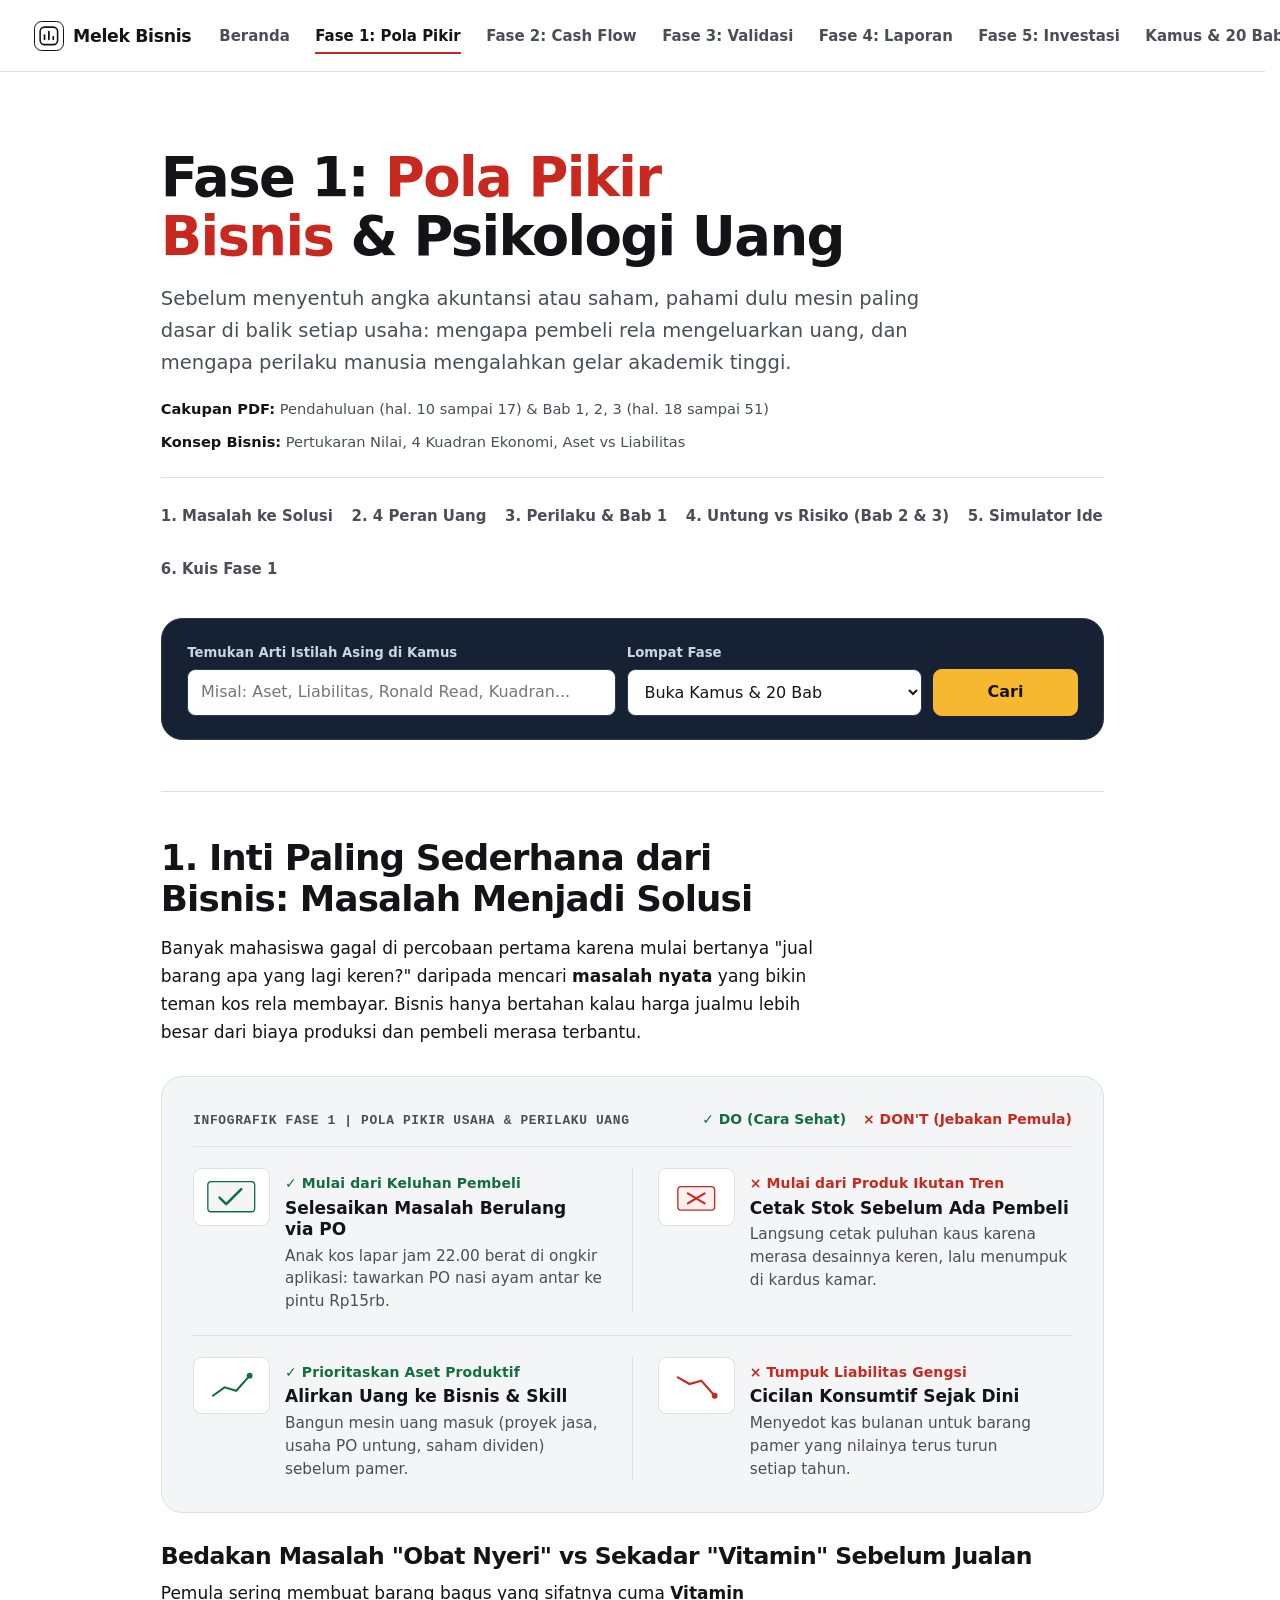
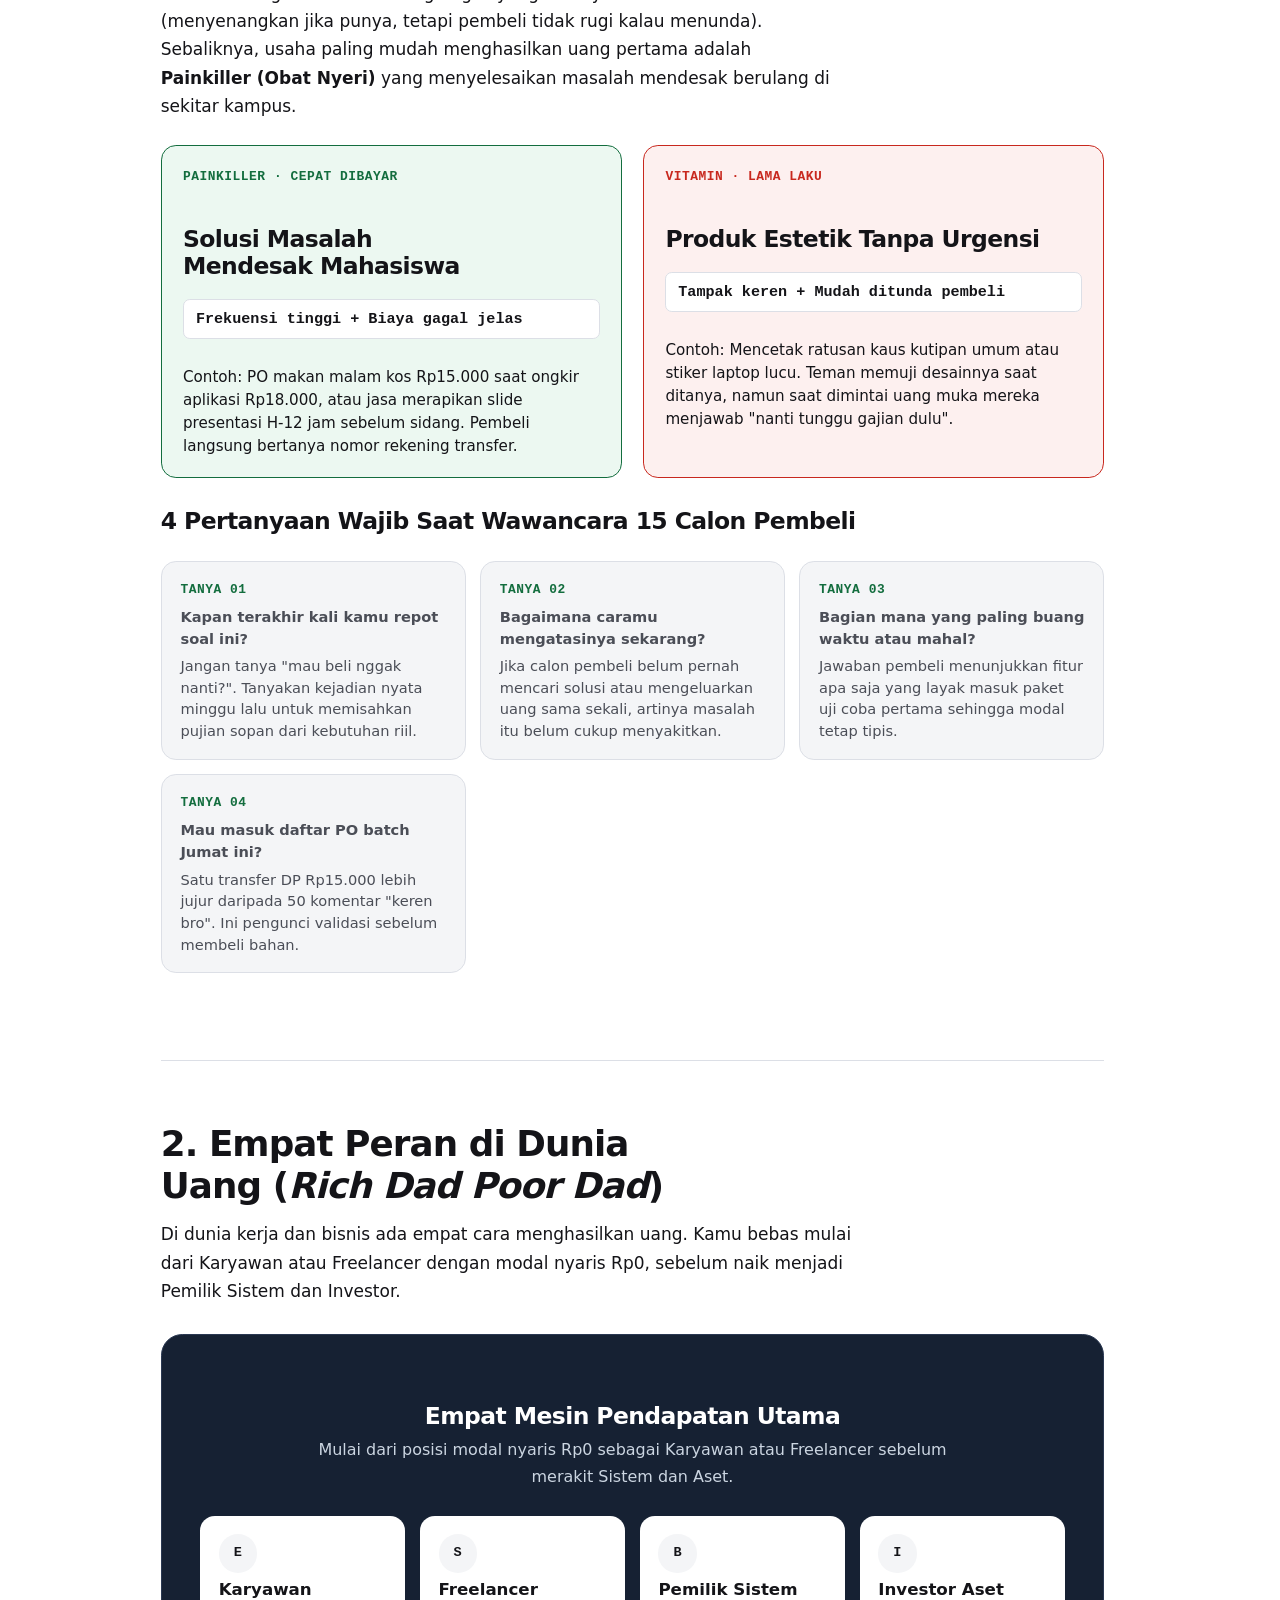
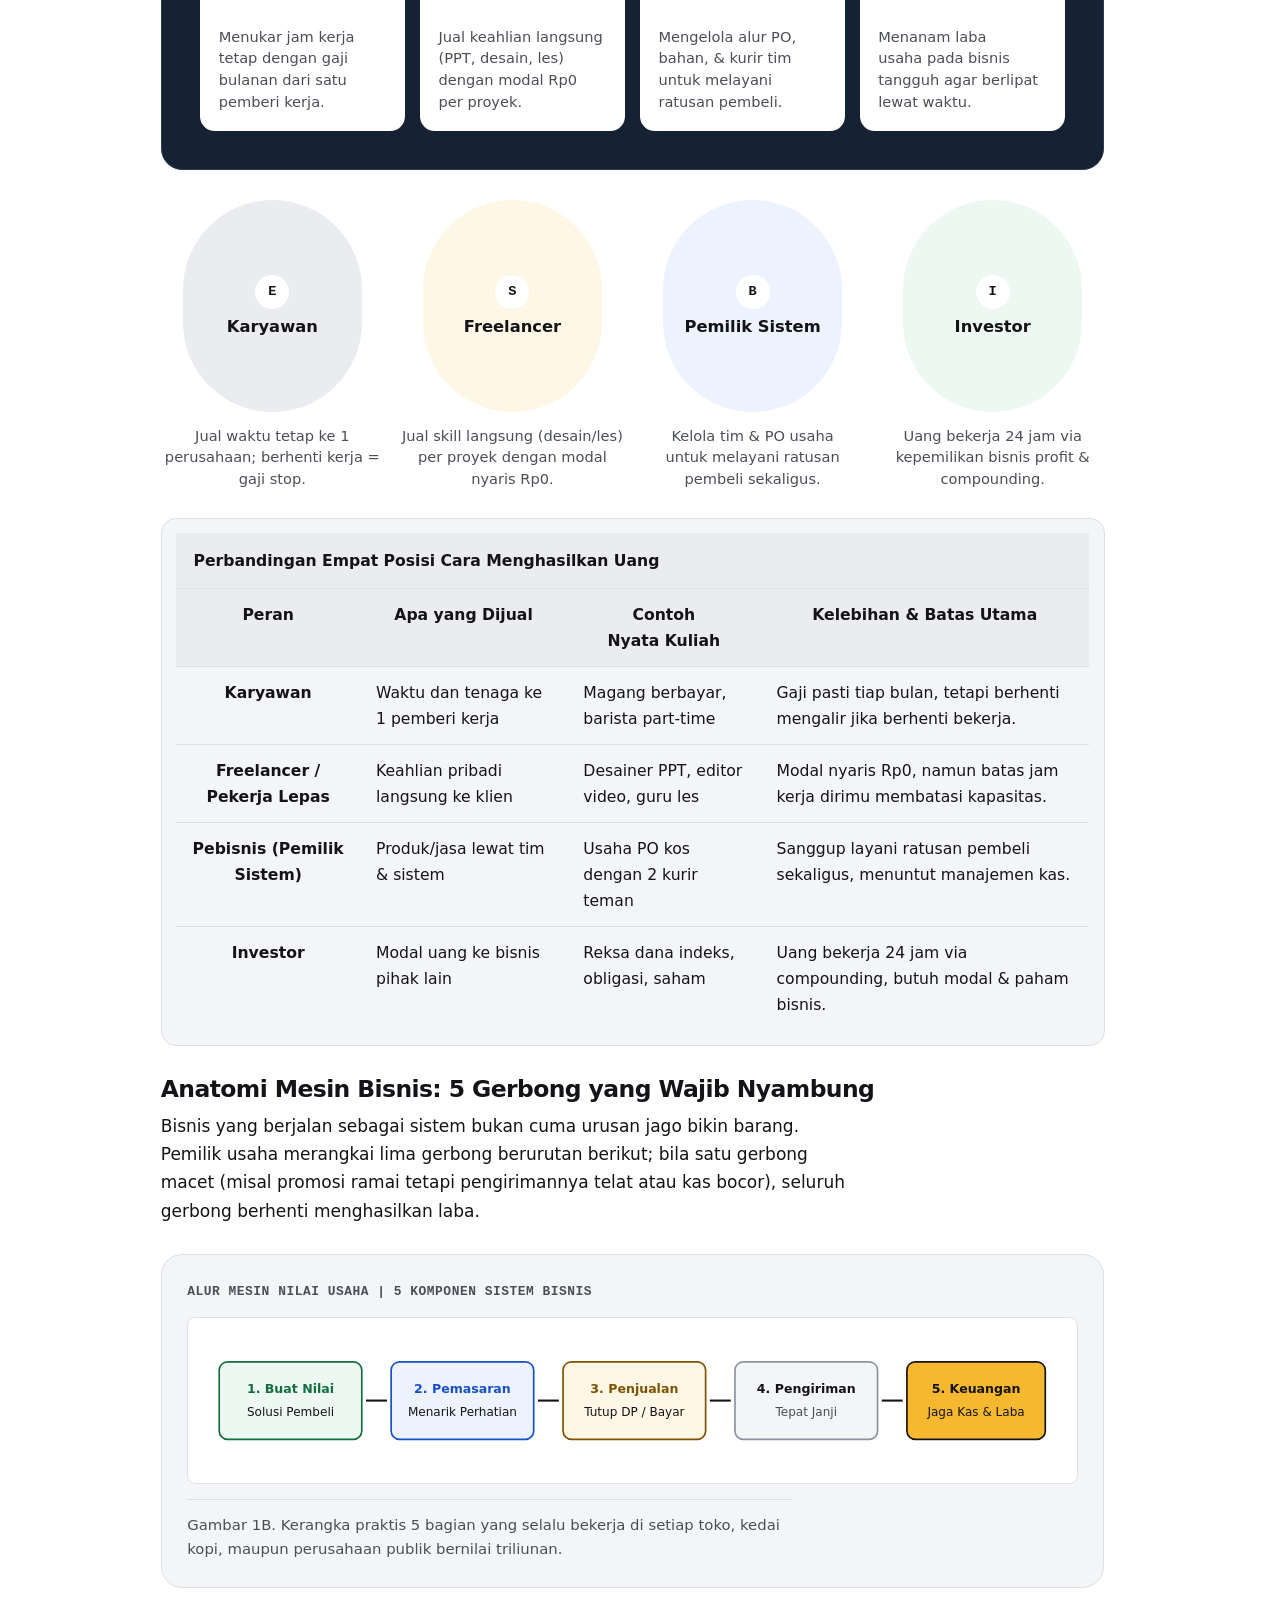
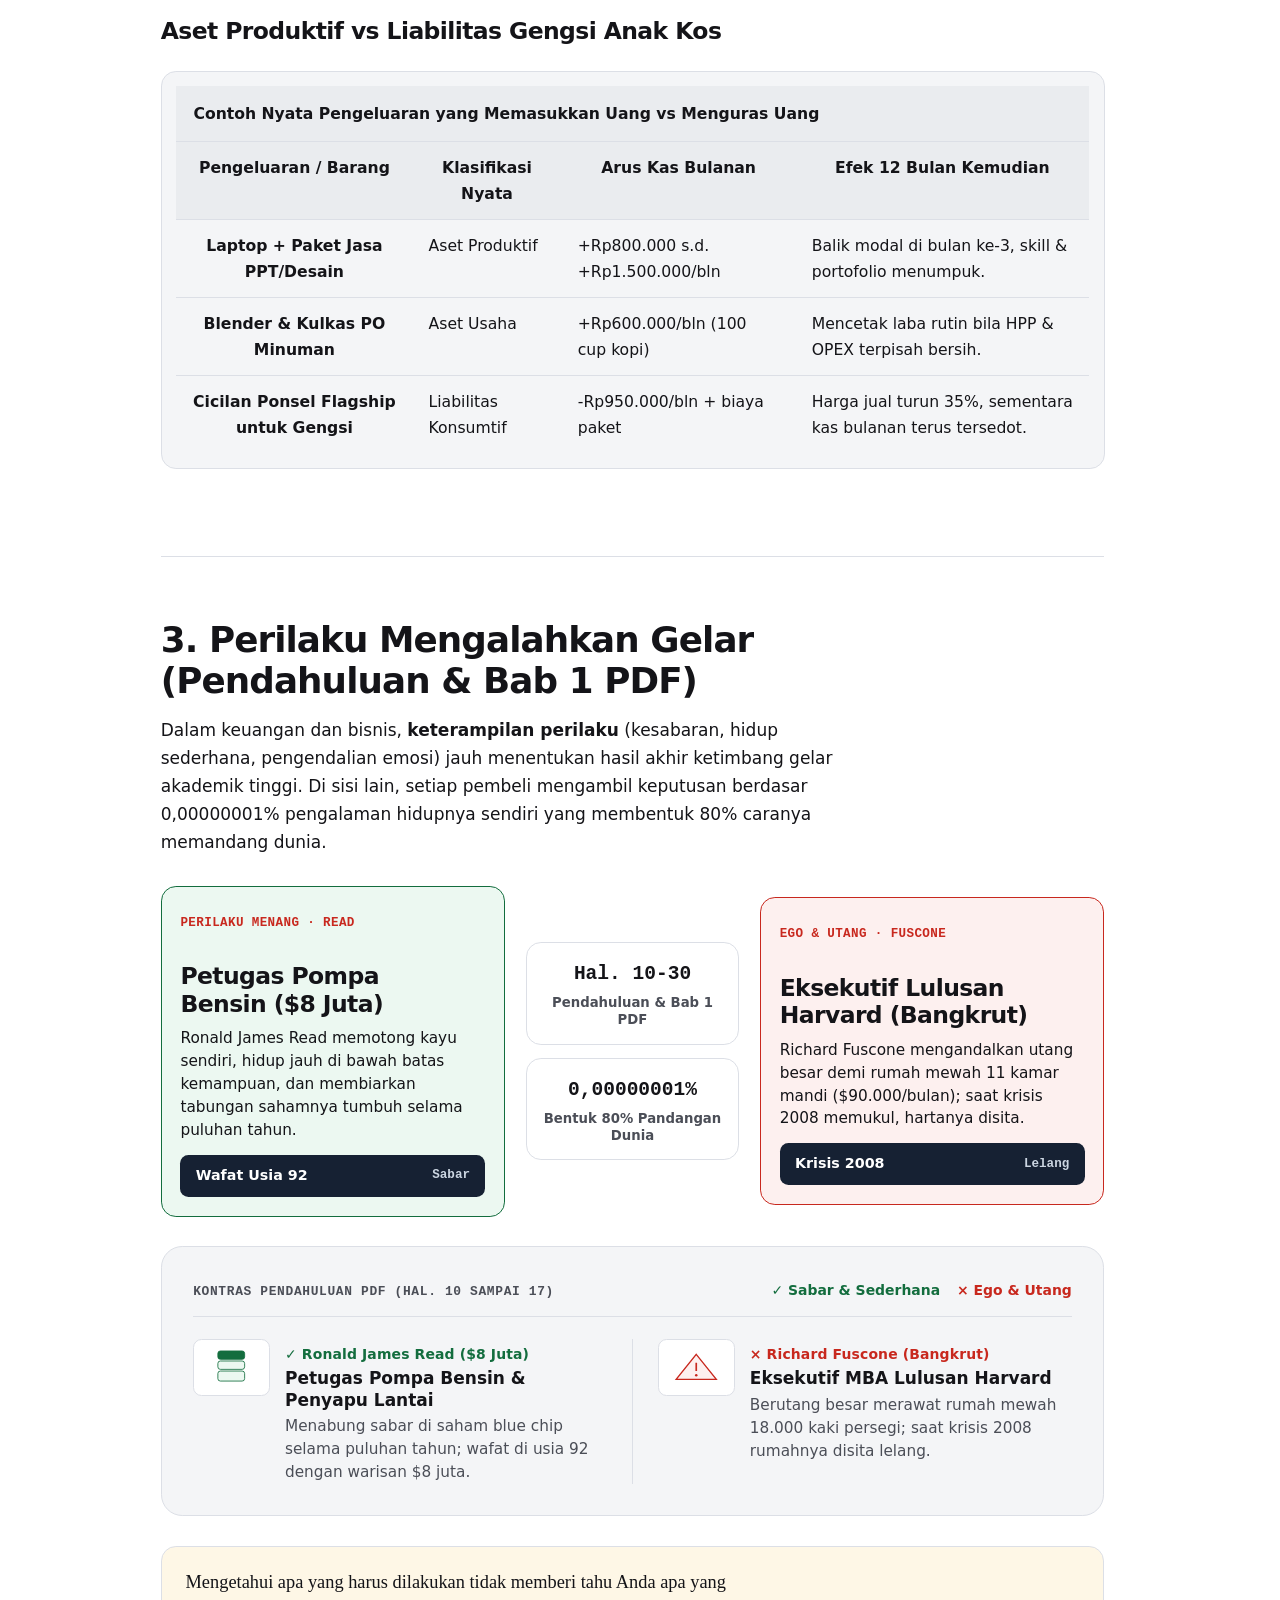
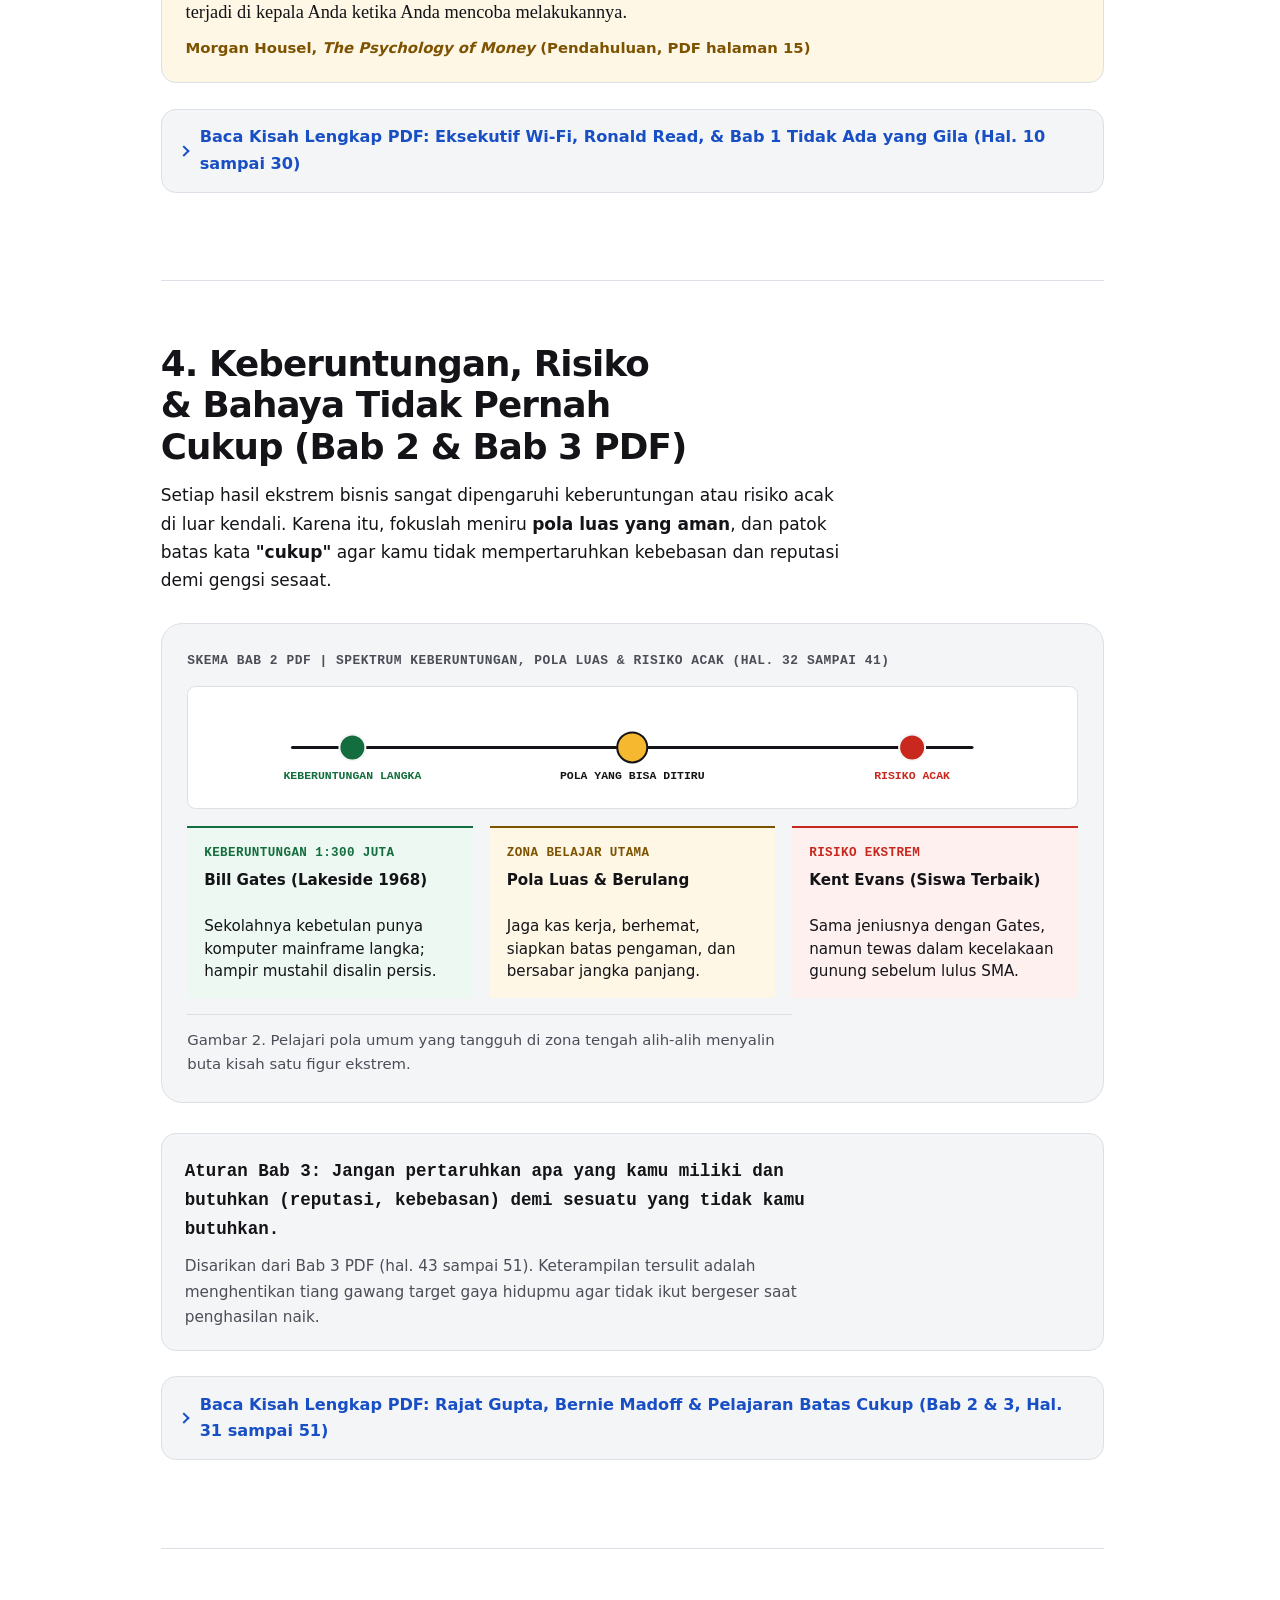
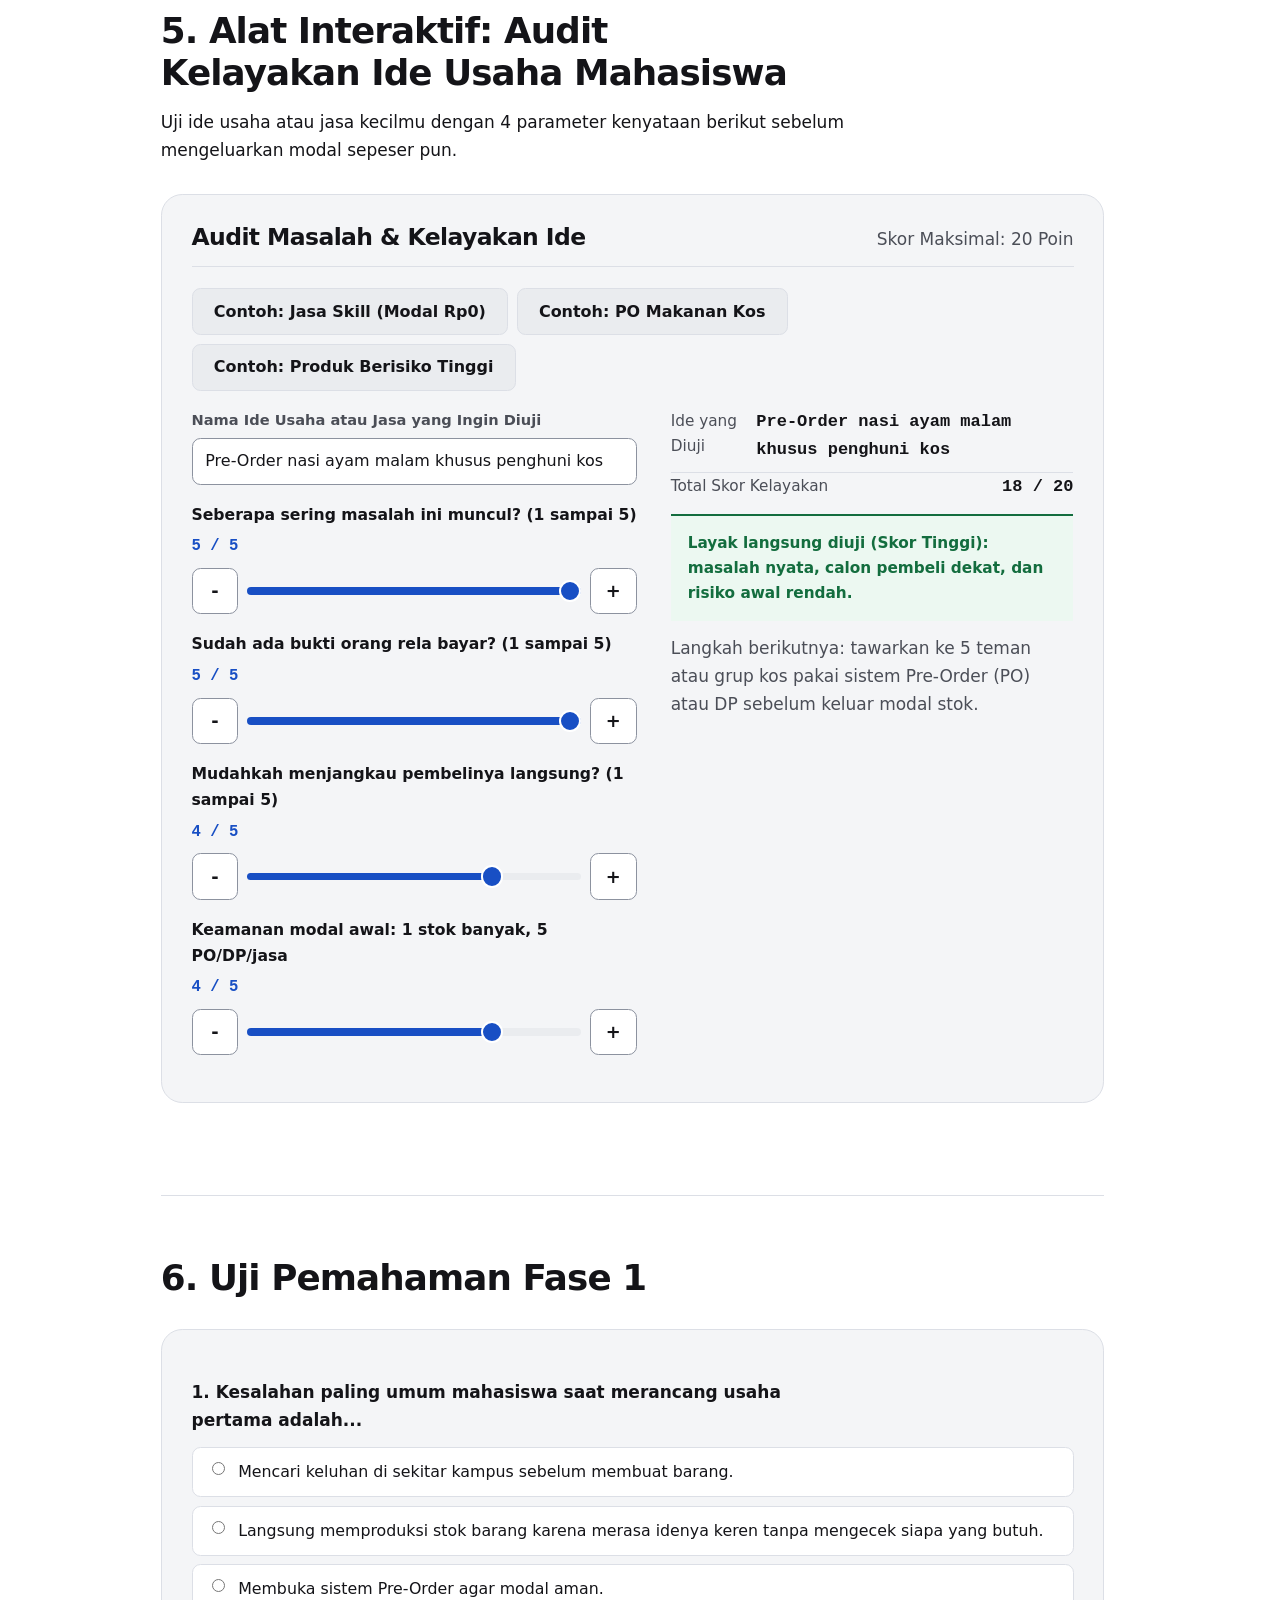
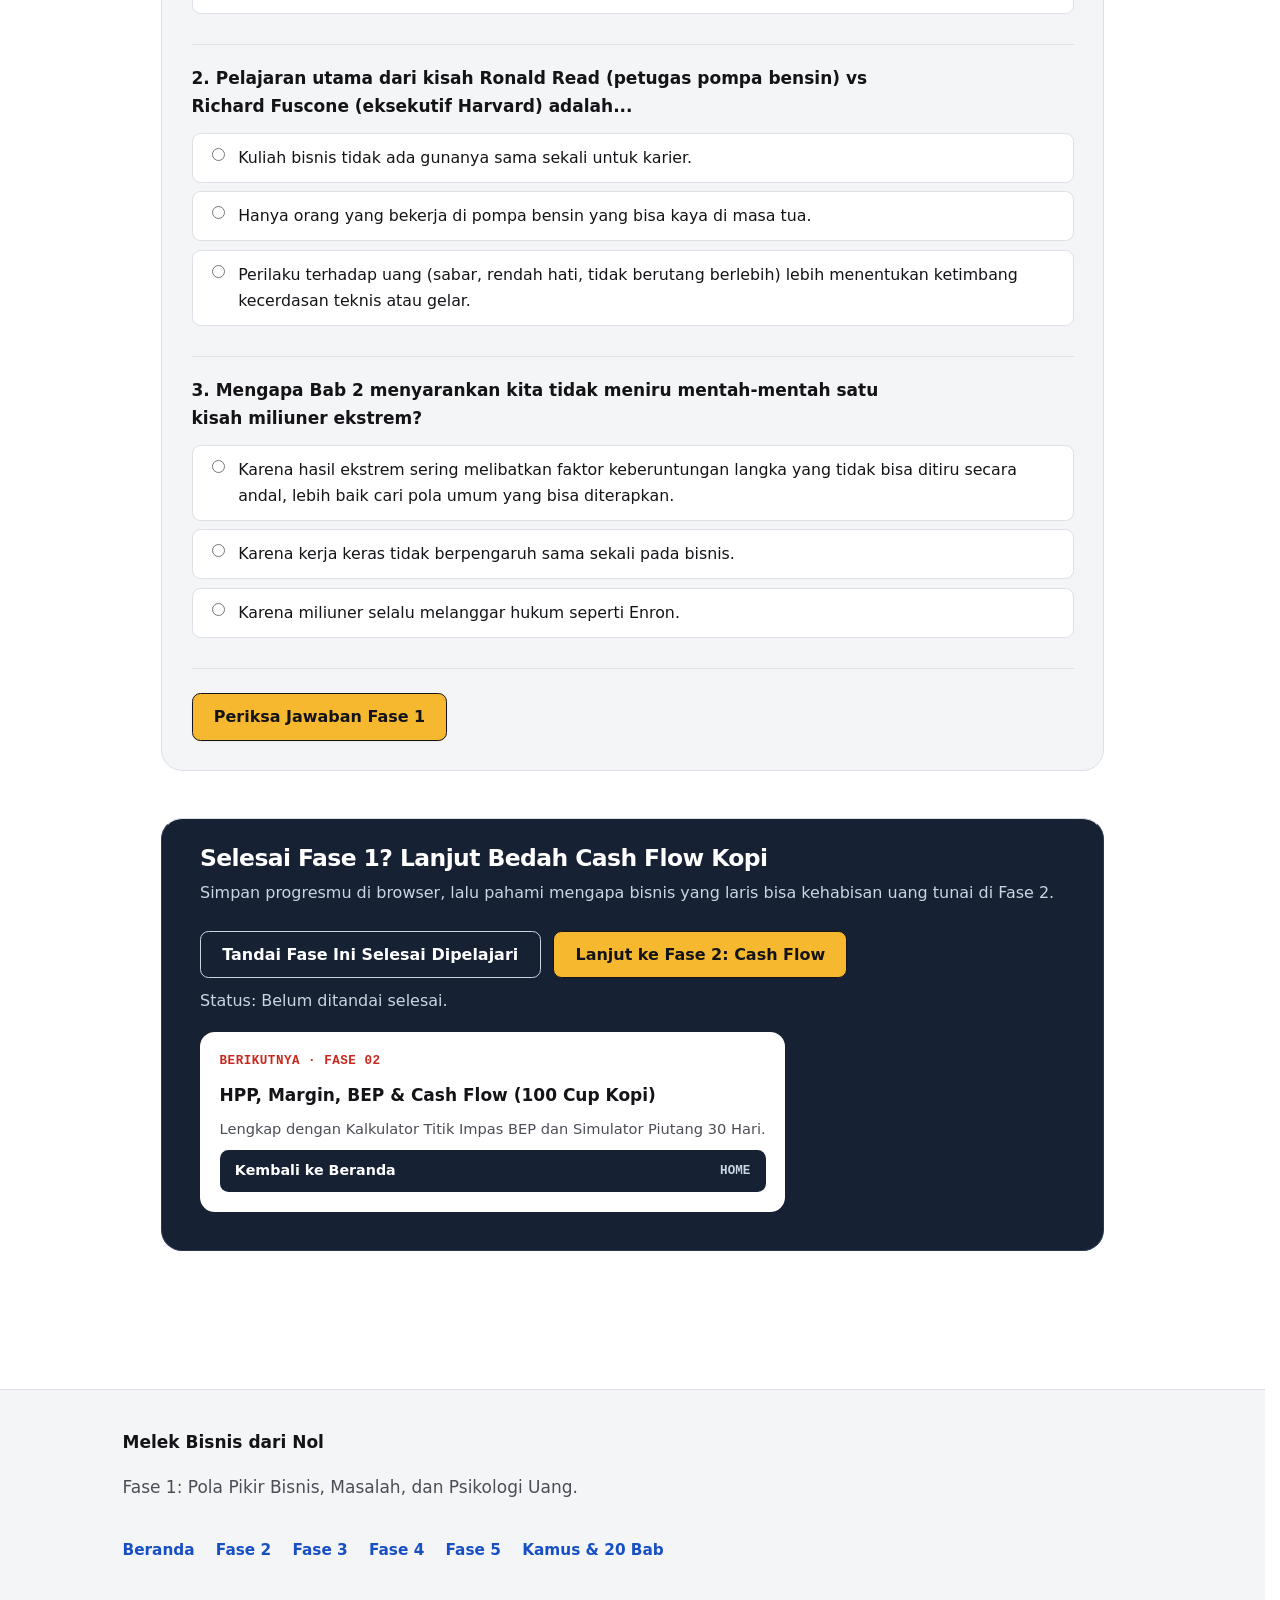
==== commit 20dbb1b9: "Enrich beginner-to-investor curriculum, fix 390px card offside, and add varied structural layouts" ====
--- a/fase-1.html
+++ b/fase-1.html
@@ -15,8 +15,8 @@
   </script>
   <title>Fase 1: Pola Pikir Bisnis, Masalah &amp; Psikologi Uang | Melek Bisnis</title>
   <link rel="icon" type="image/svg+xml" href="data:image/svg+xml,%3Csvg xmlns='http://www.w3.org/2000/svg' viewBox='0 0 24 24'%3E%3Crect width='24' height='24' rx='6' fill='%23141418'/%3E%3Cpath d='M7 17v-5M12 17V7M17 17v-3' stroke='%23FFFFFF' stroke-width='2.2' stroke-linecap='round'/%3E%3C/svg%3E">
-  <link rel="stylesheet" href="styles.css?v=20261127f">
-  <script defer src="app.js?v=20261127f"></script>
+  <link rel="stylesheet" href="styles.css?v=20261127g">
+  <script defer src="app.js?v=20261127g"></script>
   <script type="application/ld+json">
   {
     "@context": "https://schema.org",
@@ -188,6 +188,50 @@
           </div>
         </div>
       </section>
+
+      <h3>Bedakan Masalah "Obat Nyeri" vs Sekadar "Vitamin" Sebelum Jualan</h3>
+      <p class="prose">
+        Pemula sering membuat barang bagus yang sifatnya cuma <strong>Vitamin</strong> (menyenangkan jika punya, tetapi pembeli tidak rugi kalau menunda). Sebaliknya, usaha paling mudah menghasilkan uang pertama adalah <strong>Painkiller (Obat Nyeri)</strong> yang menyelesaikan masalah mendesak berulang di sekitar kampus.
+      </p>
+
+      <div class="worked-pair" aria-label="Perbandingan Painkiller vs Vitamin dalam ide bisnis kampus">
+        <div class="worked-card is-pos">
+          <span class="check-num">PAINKILLER · CEPAT DIBAYAR</span>
+          <h3>Solusi Masalah Mendesak Mahasiswa</h3>
+          <p class="worked-eq">Frekuensi tinggi + Biaya gagal jelas</p>
+          <p>Contoh: PO makan malam kos Rp15.000 saat ongkir aplikasi Rp18.000, atau jasa merapikan slide presentasi H-12 jam sebelum sidang. Pembeli langsung bertanya nomor rekening transfer.</p>
+        </div>
+        <div class="worked-card is-neg">
+          <span class="check-num" style="color: var(--neg);">VITAMIN · LAMA LAKU</span>
+          <h3>Produk Estetik Tanpa Urgensi</h3>
+          <p class="worked-eq">Tampak keren + Mudah ditunda pembeli</p>
+          <p>Contoh: Mencetak ratusan kaus kutipan umum atau stiker laptop lucu. Teman memuji desainnya saat ditanya, namun saat dimintai uang muka mereka menjawab "nanti tunggu gajian dulu".</p>
+        </div>
+      </div>
+
+      <h3>4 Pertanyaan Wajib Saat Wawancara 15 Calon Pembeli</h3>
+      <div class="check-matrix" aria-label="Checklist pertanyaan validasi masalah pembeli">
+        <div class="check-item">
+          <span class="check-num">TANYA 01</span>
+          <p class="check-title">Kapan terakhir kali kamu repot soal ini?</p>
+          <p>Jangan tanya "mau beli nggak nanti?". Tanyakan kejadian nyata minggu lalu untuk memisahkan pujian sopan dari kebutuhan riil.</p>
+        </div>
+        <div class="check-item">
+          <span class="check-num">TANYA 02</span>
+          <p class="check-title">Bagaimana caramu mengatasinya sekarang?</p>
+          <p>Jika calon pembeli belum pernah mencari solusi atau mengeluarkan uang sama sekali, artinya masalah itu belum cukup menyakitkan.</p>
+        </div>
+        <div class="check-item">
+          <span class="check-num">TANYA 03</span>
+          <p class="check-title">Bagian mana yang paling buang waktu atau mahal?</p>
+          <p>Jawaban pembeli menunjukkan fitur apa saja yang layak masuk paket uji coba pertama sehingga modal tetap tipis.</p>
+        </div>
+        <div class="check-item">
+          <span class="check-num">TANYA 04</span>
+          <p class="check-title">Mau masuk daftar PO batch Jumat ini?</p>
+          <p>Satu transfer DP Rp15.000 lebih jujur daripada 50 komentar "keren bro". Ini pengunci validasi sebelum membeli bahan.</p>
+        </div>
+      </div>
     </section>
 
     <section id="empat-peran" class="section-block" tabindex="-1">
@@ -204,10 +248,10 @@
           <p>Mulai dari posisi modal nyaris Rp0 sebagai Karyawan atau Freelancer sebelum merakit Sistem dan Aset.</p>
         </div>
         <div class="slab-grid-4">
-          <div class="slab-card"><div class="slab-card-icon">E</div><h4>Karyawan</h4><p>Menukar jam kerja tetap dengan gaji bulanan dari satu pemberi kerja.</p></div>
-          <div class="slab-card"><div class="slab-card-icon">S</div><h4>Freelancer</h4><p>Jual keahlian langsung (PPT, desain, les) dengan modal Rp0 per proyek.</p></div>
-          <div class="slab-card"><div class="slab-card-icon">B</div><h4>Pemilik Sistem</h4><p>Mengelola alur PO, bahan, &amp; kurir tim untuk melayani ratusan pembeli.</p></div>
-          <div class="slab-card"><div class="slab-card-icon">I</div><h4>Investor Aset</h4><p>Menanam laba usaha pada bisnis tangguh agar berlipat lewat waktu.</p></div>
+          <div class="slab-card"><div class="slab-card-icon">E</div><p class="slab-card-title">Karyawan</p><p>Menukar jam kerja tetap dengan gaji bulanan dari satu pemberi kerja.</p></div>
+          <div class="slab-card"><div class="slab-card-icon">S</div><p class="slab-card-title">Freelancer</p><p>Jual keahlian langsung (PPT, desain, les) dengan modal Rp0 per proyek.</p></div>
+          <div class="slab-card"><div class="slab-card-icon">B</div><p class="slab-card-title">Pemilik Sistem</p><p>Mengelola alur PO, bahan, &amp; kurir tim untuk melayani ratusan pembeli.</p></div>
+          <div class="slab-card"><div class="slab-card-icon">I</div><p class="slab-card-title">Investor Aset</p><p>Menanam laba usaha pada bisnis tangguh agar berlipat lewat waktu.</p></div>
         </div>
       </div>
 
@@ -277,6 +321,81 @@
               <td data-label="Apa yang Dijual">Modal uang ke bisnis pihak lain</td>
               <td data-label="Contoh">Reksa dana indeks, obligasi, saham</td>
               <td data-label="Batas">Uang bekerja 24 jam via compounding, butuh modal &amp; paham bisnis.</td>
+            </tr>
+          </tbody>
+        </table>
+      </div>
+
+      <h3>Anatomi Mesin Bisnis: 5 Gerbong yang Wajib Nyambung</h3>
+      <p class="prose">
+        Bisnis yang berjalan sebagai sistem bukan cuma urusan jago bikin barang. Pemilik usaha merangkai lima gerbong berurutan berikut; bila satu gerbong macet (misal promosi ramai tetapi pengirimannya telat atau kas bocor), seluruh gerbong berhenti menghasilkan laba.
+      </p>
+
+      <figure class="diagram-plate">
+        <p class="diagram-plate-kicker">ALUR MESIN NILAI USAHA | 5 KOMPONEN SISTEM BISNIS</p>
+        <svg viewBox="0 0 820 130" width="820" height="130" role="img" aria-labelledby="diag-f1-engine-t diag-f1-engine-d">
+          <title id="diag-f1-engine-t">Diagram 5 gerbong mesin bisnis: Value, Marketing, Sales, Delivery, dan Finance</title>
+          <desc id="diag-f1-engine-d">Lima kotak berurutan dihubungkan panah dari penciptaan nilai, pemasaran, penjualan, pengiriman tepat waktu, sampai pencatatan keuangan.</desc>
+          <rect width="820" height="130" fill="var(--bg-page)"/>
+          <rect x="16" y="28" width="136" height="74" rx="8" fill="var(--pos-soft)" stroke="var(--pos)" stroke-width="1.6"/>
+          <text x="84" y="58" text-anchor="middle" fill="var(--pos)" font-size="12" font-weight="800">1. Buat Nilai</text>
+          <text x="84" y="80" text-anchor="middle" fill="var(--text-primary)" font-size="11.5">Solusi Pembeli</text>
+
+          <path d="M156 65 H176" stroke="var(--ink-frame)" stroke-width="2"/>
+          <rect x="180" y="28" width="136" height="74" rx="8" fill="var(--info-soft)" stroke="var(--info)" stroke-width="1.6"/>
+          <text x="248" y="58" text-anchor="middle" fill="var(--info)" font-size="12" font-weight="800">2. Pemasaran</text>
+          <text x="248" y="80" text-anchor="middle" fill="var(--text-primary)" font-size="11.5">Menarik Perhatian</text>
+
+          <path d="M320 65 H340" stroke="var(--ink-frame)" stroke-width="2"/>
+          <rect x="344" y="28" width="136" height="74" rx="8" fill="var(--titanium-tint)" stroke="var(--titanium)" stroke-width="1.6"/>
+          <text x="412" y="58" text-anchor="middle" fill="var(--titanium)" font-size="12" font-weight="800">3. Penjualan</text>
+          <text x="412" y="80" text-anchor="middle" fill="var(--text-primary)" font-size="11.5">Tutup DP / Bayar</text>
+
+          <path d="M484 65 H504" stroke="var(--ink-frame)" stroke-width="2"/>
+          <rect x="508" y="28" width="136" height="74" rx="8" fill="var(--bg-surface)" stroke="var(--border-control)" stroke-width="1.6"/>
+          <text x="576" y="58" text-anchor="middle" fill="var(--text-primary)" font-size="12" font-weight="800">4. Pengiriman</text>
+          <text x="576" y="80" text-anchor="middle" fill="var(--text-secondary)" font-size="11.5">Tepat Janji</text>
+
+          <path d="M648 65 H668" stroke="var(--ink-frame)" stroke-width="2"/>
+          <rect x="672" y="28" width="132" height="74" rx="8" fill="var(--cta-bg)" stroke="var(--ink-frame)" stroke-width="1.6"/>
+          <text x="738" y="58" text-anchor="middle" fill="var(--cta-ink)" font-size="12" font-weight="800">5. Keuangan</text>
+          <text x="738" y="80" text-anchor="middle" fill="var(--cta-ink)" font-size="11.5">Jaga Kas &amp; Laba</text>
+        </svg>
+        <figcaption>
+          Gambar 1B. Kerangka praktis 5 bagian yang selalu bekerja di setiap toko, kedai kopi, maupun perusahaan publik bernilai triliunan.
+        </figcaption>
+      </figure>
+
+      <h3>Aset Produktif vs Liabilitas Gengsi Anak Kos</h3>
+      <div class="table-wrapper responsive-table" tabindex="0" role="region" aria-labelledby="tbl-aset-cap">
+        <table>
+          <caption id="tbl-aset-cap">Contoh Nyata Pengeluaran yang Memasukkan Uang vs Menguras Uang</caption>
+          <thead>
+            <tr>
+              <th scope="col">Pengeluaran / Barang</th>
+              <th scope="col">Klasifikasi Nyata</th>
+              <th scope="col">Arus Kas Bulanan</th>
+              <th scope="col">Efek 12 Bulan Kemudian</th>
+            </tr>
+          </thead>
+          <tbody>
+            <tr>
+              <th scope="row">Laptop + Paket Jasa PPT/Desain</th>
+              <td data-label="Klasifikasi">Aset Produktif</td>
+              <td data-label="Arus Kas">+Rp800.000 s.d. +Rp1.500.000/bln</td>
+              <td data-label="Efek">Balik modal di bulan ke-3, skill &amp; portofolio menumpuk.</td>
+            </tr>
+            <tr>
+              <th scope="row">Blender &amp; Kulkas PO Minuman</th>
+              <td data-label="Klasifikasi">Aset Usaha</td>
+              <td data-label="Arus Kas">+Rp600.000/bln (100 cup kopi)</td>
+              <td data-label="Efek">Mencetak laba rutin bila HPP &amp; OPEX terpisah bersih.</td>
+            </tr>
+            <tr>
+              <th scope="row">Cicilan Ponsel Flagship untuk Gengsi</th>
+              <td data-label="Klasifikasi">Liabilitas Konsumtif</td>
+              <td data-label="Arus Kas">-Rp950.000/bln + biaya paket</td>
+              <td data-label="Efek">Harga jual turun 35%, sementara kas bulanan terus tersedot.</td>
             </tr>
           </tbody>
         </table>
--- a/styles.css
+++ b/styles.css
@@ -922,16 +922,18 @@
 
   .dark-pill-bar {
     display: flex;
+    flex-wrap: wrap;
     align-items: center;
     justify-content: space-between;
-    gap: 0.5rem;
-    padding: 0.55rem 0.95rem;
+    gap: 0.35rem 0.65rem;
+    padding: 0.55rem 0.9rem;
     border-radius: var(--radius-sm);
     background: var(--slab-bg);
     color: var(--slab-ink);
     font-size: 0.84rem;
     font-weight: 700;
     text-decoration: none;
+    min-inline-size: 0;
   }
 
   a.dark-pill-bar:hover { filter: brightness(1.1); }
@@ -1010,19 +1012,21 @@
     .asymmetric-mosaic { grid-template-columns: minmax(0, 1.05fr) minmax(0, 1fr); gap: 1.15rem; }
   }
 
-  .mosaic-portraits { display: grid; grid-template-columns: repeat(2, minmax(0, 1fr)); gap: 0.9rem; }
+  .mosaic-portraits { display: grid; grid-template-columns: minmax(0, 1fr); gap: 0.9rem; }
+  @media (min-width: 36rem) { .mosaic-portraits { grid-template-columns: repeat(2, minmax(0, 1fr)); } }
   .mosaic-portrait-card {
     background: var(--bg-page);
     border: 1px solid var(--border-subtle);
     border-radius: var(--radius-md);
-    padding: 0.9rem;
-    display: grid;
-    grid-template-rows: 1fr auto auto;
-    gap: 0.65rem;
+    padding: 0.95rem 1rem;
+    display: grid;
+    grid-template-rows: 1fr auto;
+    gap: 0.75rem;
     align-content: space-between;
-  }
-
-  .mosaic-portrait-card p { font-size: 0.84rem; color: var(--text-secondary); line-height: 1.45; }
+    min-inline-size: 0;
+  }
+
+  .mosaic-portrait-card p { font-size: 0.86rem; color: var(--text-secondary); line-height: 1.48; max-inline-size: var(--measure); }
   .mosaic-landscapes { display: grid; gap: 0.9rem; align-content: stretch; }
   .mosaic-wide-card {
     background: var(--bg-page);
@@ -1030,10 +1034,11 @@
     border-radius: var(--radius-md);
     padding: 1rem 1.1rem;
     display: grid;
-    gap: 0.55rem;
+    gap: 0.6rem;
     align-content: space-between;
-  }
-  .mosaic-wide-card p { font-size: 0.86rem; color: var(--text-secondary); line-height: 1.45; }
+    min-inline-size: 0;
+  }
+  .mosaic-wide-card p { font-size: 0.88rem; color: var(--text-secondary); line-height: 1.48; max-inline-size: var(--measure); }
 
   .mosaic-stat-banner {
     display: flex;
@@ -1093,10 +1098,459 @@
     font-weight: 800;
   }
 
-  .slab-card h4,
-  .slab-card-title,
+  .slab-card p { color: var(--slab-card-muted); font-size: 0.86rem; line-height: 1.48; max-inline-size: var(--measure); }
+  .slab-card p.slab-card-title,
   .slab-card strong { color: var(--slab-card-ink); font-size: 0.98rem; font-weight: 800; line-height: 1.25; margin: 0; }
-  .slab-card p { color: var(--slab-card-muted); font-size: 0.86rem; line-height: 1.48; }
+
+  /* Familiar Pipeline Process Chain, Worked Number Pairs, and Check Matrices */
+  .process-chain {
+    display: grid;
+    grid-template-columns: minmax(0, 1fr);
+    gap: 0.85rem;
+    margin-block: 1.5rem;
+    list-style: none;
+    padding: 0;
+  }
+
+  @media (min-width: 38rem) { .process-chain { grid-template-columns: repeat(2, minmax(0, 1fr)); } }
+  @media (min-width: 56rem) { .process-chain { grid-template-columns: repeat(auto-fit, minmax(10.5rem, 1fr)); gap: 0.9rem; } }
+
+  .process-step {
+    background: var(--bg-surface);
+    border: 1px solid var(--border-subtle);
+    border-block-start: 3px solid var(--accent);
+    border-radius: var(--radius-md);
+    padding: 1rem 1.05rem;
+    display: grid;
+    gap: 0.35rem;
+    align-content: start;
+    min-inline-size: 0;
+  }
+
+  .process-step.is-pos { border-block-start-color: var(--pos); }
+  .process-step.is-neg { border-block-start-color: var(--neg); }
+  .process-step.is-gold { border-block-start-color: var(--titanium); }
+  .process-step-num { font-family: var(--font-mono); font-size: 0.75rem; font-weight: 800; color: var(--neg); letter-spacing: 0.04em; }
+  .process-step-title { font-size: 0.98rem; font-weight: 800; color: var(--text-primary); line-height: 1.25; margin: 0; }
+  .process-step p { font-size: 0.86rem; color: var(--text-secondary); line-height: 1.48; max-inline-size: var(--measure); margin: 0; }
+
+  .worked-pair {
+    display: grid;
+    grid-template-columns: minmax(0, 1fr);
+    gap: 1rem;
+    margin-block: 1.5rem;
+  }
+
+  @media (min-width: 46rem) { .worked-pair { grid-template-columns: repeat(2, minmax(0, 1fr)); gap: 1.25rem; } }
+
+  .worked-card {
+    background: var(--bg-surface);
+    border: 1px solid var(--border-subtle);
+    border-radius: var(--radius-md);
+    padding: 1.15rem 1.25rem;
+    display: grid;
+    gap: 0.55rem;
+    align-content: start;
+    min-inline-size: 0;
+  }
+
+  .worked-card.is-pos { background: var(--pos-soft); border-color: var(--pos); }
+  .worked-card.is-neg { background: var(--neg-soft); border-color: var(--neg); }
+  .worked-card.is-gold { background: var(--titanium-tint); border-color: var(--titanium); }
+  .worked-card p { font-size: 0.89rem; line-height: 1.52; color: var(--text-primary); max-inline-size: var(--measure); }
+  .worked-kicker { font-family: var(--font-mono); font-size: 0.76rem; font-weight: 800; color: var(--neg); letter-spacing: 0.04em; }
+  .worked-card.is-pos .worked-kicker { color: var(--pos); }
+  .worked-card p.worked-title { margin: 0; font-size: 1.02rem; font-weight: 800; color: var(--text-primary); line-height: 1.3; }
+  .worked-card p.worked-math,
+  .worked-eq { font-family: var(--font-mono); font-size: 0.88rem; font-weight: 800; color: var(--text-primary); overflow-wrap: break-word; background: var(--bg-page); border: 1px solid var(--border-subtle); padding: 0.45rem 0.7rem; border-radius: 0.4rem; margin: 0; }
+
+  .check-matrix {
+    display: grid;
+    grid-template-columns: minmax(0, 1fr);
+    gap: 0.85rem;
+    margin-block: 1.5rem;
+  }
+
+  @media (min-width: 44rem) { .check-matrix { grid-template-columns: repeat(2, minmax(0, 1fr)); } }
+  @media (min-width: 58rem) { .check-matrix { grid-template-columns: repeat(3, minmax(0, 1fr)); } }
+
+  .check-item {
+    background: var(--bg-surface);
+    border: 1px solid var(--border-subtle);
+    border-radius: var(--radius-md);
+    padding: 1rem 1.1rem;
+    display: grid;
+    gap: 0.35rem;
+    align-content: start;
+    min-inline-size: 0;
+  }
+
+  .check-num { font-family: var(--font-mono); font-size: 0.76rem; font-weight: 800; color: var(--pos); letter-spacing: 0.04em; }
+  .check-title { font-weight: 800; font-size: 0.96rem; color: var(--text-primary); margin: 0; }
+  .check-item p { font-size: 0.86rem; color: var(--text-secondary); line-height: 1.48; max-inline-size: var(--measure); margin: 0; }
+
+  /* Corner L-Bracket Cards ("3 Reasons" Structure Reference) */
+  .bracket-grid {
+    display: grid;
+    grid-template-columns: minmax(0, 1fr);
+    gap: 1.25rem;
+    margin-block: 1.75rem;
+  }
+
+  @media (min-width: 48rem) {
+    .bracket-grid { grid-template-columns: repeat(3, minmax(0, 1fr)); }
+  }
+
+  .bracket-card {
+    position: relative;
+    background: var(--bg-surface);
+    border-radius: var(--radius-md);
+    padding: 1.35rem 1.25rem;
+    box-shadow: var(--shadow-sm);
+    display: grid;
+    gap: 0.65rem;
+    align-content: space-between;
+    min-inline-size: 0;
+  }
+
+  .bracket-card::before,
+  .bracket-card::after {
+    content: "";
+    position: absolute;
+    inline-size: 1.6rem;
+    block-size: 1.6rem;
+    pointer-events: none;
+  }
+
+  .bracket-card::before {
+    inset-block-start: 0;
+    inset-inline-end: 0;
+    border-block-start: 2.5px solid var(--ink-frame);
+    border-inline-end: 2.5px solid var(--ink-frame);
+    border-start-end-radius: var(--radius-md);
+  }
+
+  .bracket-card::after {
+    inset-block-end: 0;
+    inset-inline-start: 0;
+    border-block-end: 2.5px solid var(--ink-frame);
+    border-inline-start: 2.5px solid var(--ink-frame);
+    border-end-start-radius: var(--radius-md);
+  }
+
+  .bracket-icon {
+    inline-size: 2.6rem;
+    block-size: 2.6rem;
+    border-radius: 0.55rem;
+    background: var(--slab-bg);
+    color: var(--slab-ink);
+    font-family: var(--font-mono);
+    font-size: 0.84rem;
+    font-weight: 800;
+    display: grid;
+    place-items: center;
+  }
+
+  .bracket-card h3 { font-size: 1.16rem; line-height: 1.28; color: var(--text-primary); margin: 0; }
+  .bracket-card p { font-size: 0.9rem; line-height: 1.5; color: var(--text-secondary); max-inline-size: var(--measure); margin: 0; }
+  .bracket-meta { font-family: var(--font-mono); font-size: 0.78rem; font-weight: 700; color: var(--accent); margin-block-start: 0.25rem; }
+
+  /* 3-Column Oval Center Spotlight ("Follow 3 Simple Steps" Structure Reference) */
+  .oval-spotlight {
+    display: grid;
+    grid-template-columns: minmax(0, 1fr);
+    gap: 1.5rem;
+    align-items: center;
+    margin-block: 1.75rem;
+  }
+
+  @media (min-width: 54rem) {
+    .oval-spotlight {
+      grid-template-columns: minmax(0, 1.15fr) minmax(0, 15.5rem) minmax(0, 0.85fr);
+      gap: 1.75rem;
+    }
+  }
+
+  .oval-steps {
+    list-style: none;
+    padding: 0;
+    margin: 0;
+    display: grid;
+  }
+
+  .oval-step {
+    padding-block: 0.9rem;
+    border-block-end: 1px solid var(--border-subtle);
+    display: grid;
+    grid-template-columns: auto minmax(0, 1fr);
+    gap: 0.85rem;
+    align-items: start;
+    min-inline-size: 0;
+  }
+
+  .oval-step:last-child { border-block-end: 0; }
+
+  .oval-step-num {
+    font-family: var(--font-mono);
+    font-size: 0.8rem;
+    font-weight: 800;
+    color: var(--accent);
+    padding-block-start: 0.15rem;
+  }
+
+  .oval-step strong { display: block; font-size: 0.98rem; color: var(--text-primary); margin-block-end: 0.2rem; }
+  .oval-step p { font-size: 0.88rem; line-height: 1.48; color: var(--text-secondary); max-inline-size: var(--measure); margin: 0; }
+
+  .oval-frame {
+    inline-size: min(100%, 15.5rem);
+    margin-inline: auto;
+    padding: 1.25rem 1rem;
+    border: 1.5px solid var(--border-control);
+    border-radius: 999px;
+    background: var(--bg-surface);
+    display: grid;
+    justify-items: center;
+    align-items: center;
+  }
+
+  .oval-stats {
+    display: grid;
+    grid-template-columns: repeat(2, minmax(0, 1fr));
+    gap: 0.75rem;
+  }
+
+  @media (min-width: 54rem) {
+    .oval-stats { grid-template-columns: minmax(0, 1fr); gap: 0.25rem; }
+  }
+
+  .oval-stat {
+    padding-block: 0.75rem;
+    border-block-end: 1px solid var(--border-subtle);
+    text-align: center;
+    min-inline-size: 0;
+  }
+
+  @media (min-width: 54rem) {
+    .oval-stat:last-child { border-block-end: 0; }
+  }
+
+  .oval-stat-num {
+    display: block;
+    font-family: var(--font-mono);
+    font-size: 1.35rem;
+    font-weight: 800;
+    color: var(--text-primary);
+    line-height: 1.15;
+  }
+
+  .oval-stat-label {
+    display: block;
+    font-size: 0.82rem;
+    color: var(--text-secondary);
+    margin-block-start: 0.2rem;
+  }
+
+  /* Dark-Band Elevated Tiles ("Popular Courses" Reference) */
+  .dark-card-band {
+    background: var(--slab-bg);
+    color: var(--slab-ink);
+    border: 1px solid var(--slab-border);
+    border-radius: var(--radius-lg);
+    padding: clamp(1.35rem, 3vw, 2.25rem);
+    margin-block: 1.75rem;
+  }
+
+  .dark-card-band-head {
+    text-align: center;
+    max-inline-size: 44rem;
+    margin-inline: auto;
+    margin-block-end: 1.5rem;
+  }
+
+  .dark-card-band-head h2,
+  .dark-card-band-head h3 { color: var(--slab-ink); margin: 0 0 0.45rem; }
+  .dark-card-band-head p { color: var(--slab-muted); font-size: 0.94rem; margin-inline: auto; max-inline-size: var(--measure); }
+
+  .dark-tile-grid {
+    display: grid;
+    grid-template-columns: minmax(0, 1fr);
+    gap: 1rem;
+  }
+
+  @media (min-width: 38rem) {
+    .dark-tile-grid { grid-template-columns: repeat(2, minmax(0, 1fr)); }
+  }
+
+  @media (min-width: 56rem) {
+    .dark-tile-grid { grid-template-columns: repeat(3, minmax(0, 1fr)); }
+    .dark-tile-grid.cols-4 { grid-template-columns: repeat(4, minmax(0, 1fr)); }
+  }
+
+  .dark-tile,
+  .bridge-tile {
+    background: #1E2C44;
+    color: #FFFFFF;
+    border-radius: var(--radius-md);
+    padding: 1.15rem;
+    display: grid;
+    gap: 0.45rem;
+    align-content: start;
+    min-inline-size: 0;
+  }
+
+  .bridge-tile { border: 1px solid #354A6B; }
+
+  .dark-tile-kicker {
+    font-family: var(--font-mono);
+    font-size: 0.76rem;
+    font-weight: 800;
+    color: #F5B82E;
+    letter-spacing: 0.04em;
+  }
+
+  .dark-tile p,
+  .bridge-tile p {
+    font-size: 0.88rem;
+    line-height: 1.5;
+    color: #CBD5E1;
+    max-inline-size: var(--measure);
+    margin: 0;
+  }
+
+  .dark-tile p.dark-tile-title,
+  .bridge-tile p.dark-tile-title {
+    font-size: 1rem;
+    font-weight: 800;
+    color: #FFFFFF;
+    margin: 0;
+    line-height: 1.3;
+  }
+
+  /* Straddling Dark-to-Light Feature Bridge ("4 Feature Cards Overlap" Reference) */
+  .dark-bridge-wrap { margin-block: 1.75rem; }
+
+  .dark-bridge-band {
+    background: var(--slab-bg);
+    color: var(--slab-ink);
+    border-radius: var(--radius-lg);
+    padding: clamp(1.35rem, 3vw, 2.15rem);
+  }
+
+  @media (min-width: 54rem) {
+    .dark-bridge-band {
+      border-radius: var(--radius-lg) var(--radius-lg) 0 0;
+      padding-block-end: 4.1rem;
+    }
+  }
+
+  .dark-bridge-band h2,
+  .dark-bridge-band h3 { color: var(--slab-ink); margin: 0 0 0.45rem; }
+  .dark-bridge-band p { color: var(--slab-muted); font-size: 0.94rem; max-inline-size: var(--measure); margin: 0; }
+
+  .bridge-cards-4 {
+    display: grid;
+    grid-template-columns: minmax(0, 1fr);
+    gap: 0.9rem;
+    margin-block-start: 0.9rem;
+  }
+
+  @media (min-width: 38rem) {
+    .bridge-cards-4 { grid-template-columns: repeat(2, minmax(0, 1fr)); }
+  }
+
+  @media (min-width: 54rem) {
+    .bridge-cards-4 {
+      grid-template-columns: repeat(4, minmax(0, 1fr));
+      margin-block-start: -2.65rem;
+      padding-inline: clamp(1rem, 2.5vw, 1.75rem);
+      position: relative;
+      z-index: 2;
+    }
+  }
+
+  .bridge-tile { box-shadow: var(--shadow-md); }
+
+  /* Asymmetric High-Contrast Trio Cards (White / Amber / Slate Structure Reference) */
+  .trio-contrast {
+    display: grid;
+    grid-template-columns: minmax(0, 1fr);
+    gap: 1rem;
+    margin-block: 1.75rem;
+  }
+
+  @media (min-width: 48rem) {
+    .trio-contrast { grid-template-columns: repeat(3, minmax(0, 1fr)); }
+  }
+
+  .trio-card {
+    border-radius: var(--radius-md);
+    padding: 1.35rem 1.25rem;
+    display: grid;
+    gap: 0.65rem;
+    align-content: space-between;
+    min-inline-size: 0;
+  }
+
+  .trio-card.tone-white {
+    background: var(--bg-page);
+    color: var(--text-primary);
+    border: 1px solid var(--border-subtle);
+    box-shadow: var(--shadow-sm);
+  }
+
+  .trio-card.tone-white p { color: var(--text-secondary); }
+
+  .trio-card.tone-amber {
+    background: #F5B82E;
+    color: #141418;
+    border: 1px solid #D99B16;
+  }
+
+  .trio-card.tone-amber h3,
+  .trio-card.tone-amber p { color: #141418; }
+
+  .trio-card.tone-slate {
+    background: #162133;
+    color: #FFFFFF;
+    border: 1px solid #354A6B;
+  }
+
+  .trio-card.tone-slate h3 { color: #FFFFFF; }
+  .trio-card.tone-slate p { color: #CBD5E1; }
+
+  .trio-card-num {
+    font-family: var(--font-mono);
+    font-size: 0.78rem;
+    font-weight: 800;
+    letter-spacing: 0.04em;
+  }
+
+  .trio-card.tone-white .trio-card-num { color: var(--accent); }
+  .trio-card.tone-amber .trio-card-num { color: #141418; }
+  .trio-card.tone-slate .trio-card-num { color: #F5B82E; }
+
+  .trio-card h3 { font-size: 1.16rem; line-height: 1.28; margin: 0; }
+  .trio-card p { font-size: 0.9rem; line-height: 1.5; max-inline-size: var(--measure); margin: 0; }
+
+  .trio-link {
+    display: inline-flex;
+    align-items: center;
+    gap: 0.35rem;
+    font-size: 0.82rem;
+    font-weight: 800;
+    text-decoration: none;
+    justify-self: start;
+    padding: 0.4rem 0.78rem;
+    border-radius: 999px;
+  }
+
+  .trio-card.tone-white .trio-link { background: var(--bg-subtle); color: var(--text-primary); }
+  .trio-card.tone-amber .trio-link { background: #141418; color: #FFFFFF; }
+  .trio-card.tone-slate .trio-link { background: #F5B82E; color: #141418; }
+
+  .dark-tile p,
+  .bridge-tile p { max-inline-size: var(--measure); }
+  .bracket-card .card-link { justify-self: start; }
 
   /* Dual Framed Case Cards + Center Stacked Fact Boxes ("Journey" Pattern) */
   .journey-split {
@@ -1589,7 +2043,7 @@
   .accordion-group .details-body :is(p, li) + :is(p, ul, ol) { margin-block-start: 0.75rem; }
 
   .formula-box { margin-block: 1.5rem; padding: 1.15rem 1.35rem; background: var(--bg-surface); border: 1px solid var(--border-subtle); border-radius: var(--radius-md); }
-  .formula-eq { font-family: var(--font-mono); font-size: clamp(0.94rem, 0.9rem + 0.2vw, 1.05rem); font-weight: 700; color: var(--text-primary); overflow-x: auto; padding-block: 0.2rem; }
+  .formula-eq { font-family: var(--font-mono); font-size: clamp(0.92rem, 0.88rem + 0.2vw, 1.04rem); font-weight: 700; color: var(--text-primary); overflow-wrap: break-word; padding-block: 0.2rem; max-inline-size: var(--measure); }
   .formula-note { margin-block-start: 0.45rem; max-inline-size: var(--measure); font-size: 0.9rem; color: var(--text-secondary); }
 
   .pdf-quote { margin-block: 1.5rem; padding: 1.25rem 1.4rem; background: var(--titanium-tint); border: 1px solid var(--border-subtle); border-radius: var(--radius-md); }
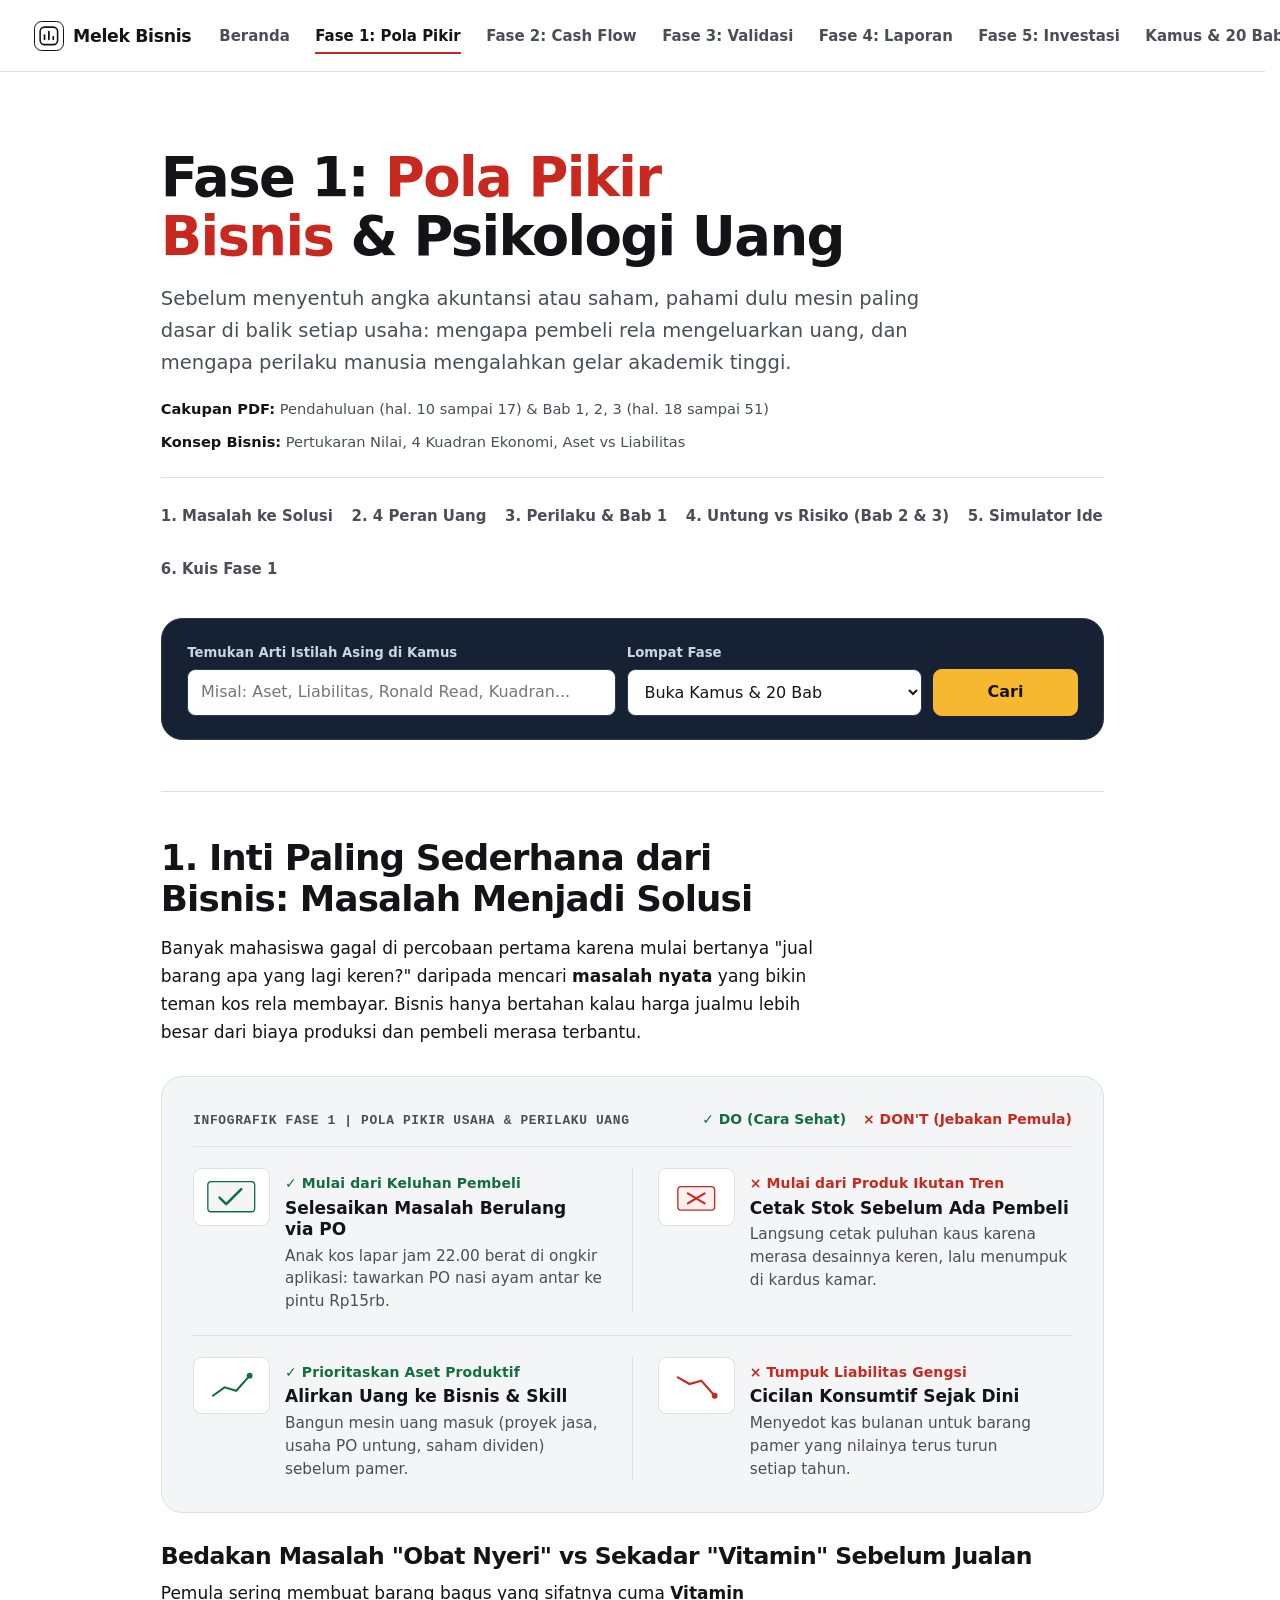
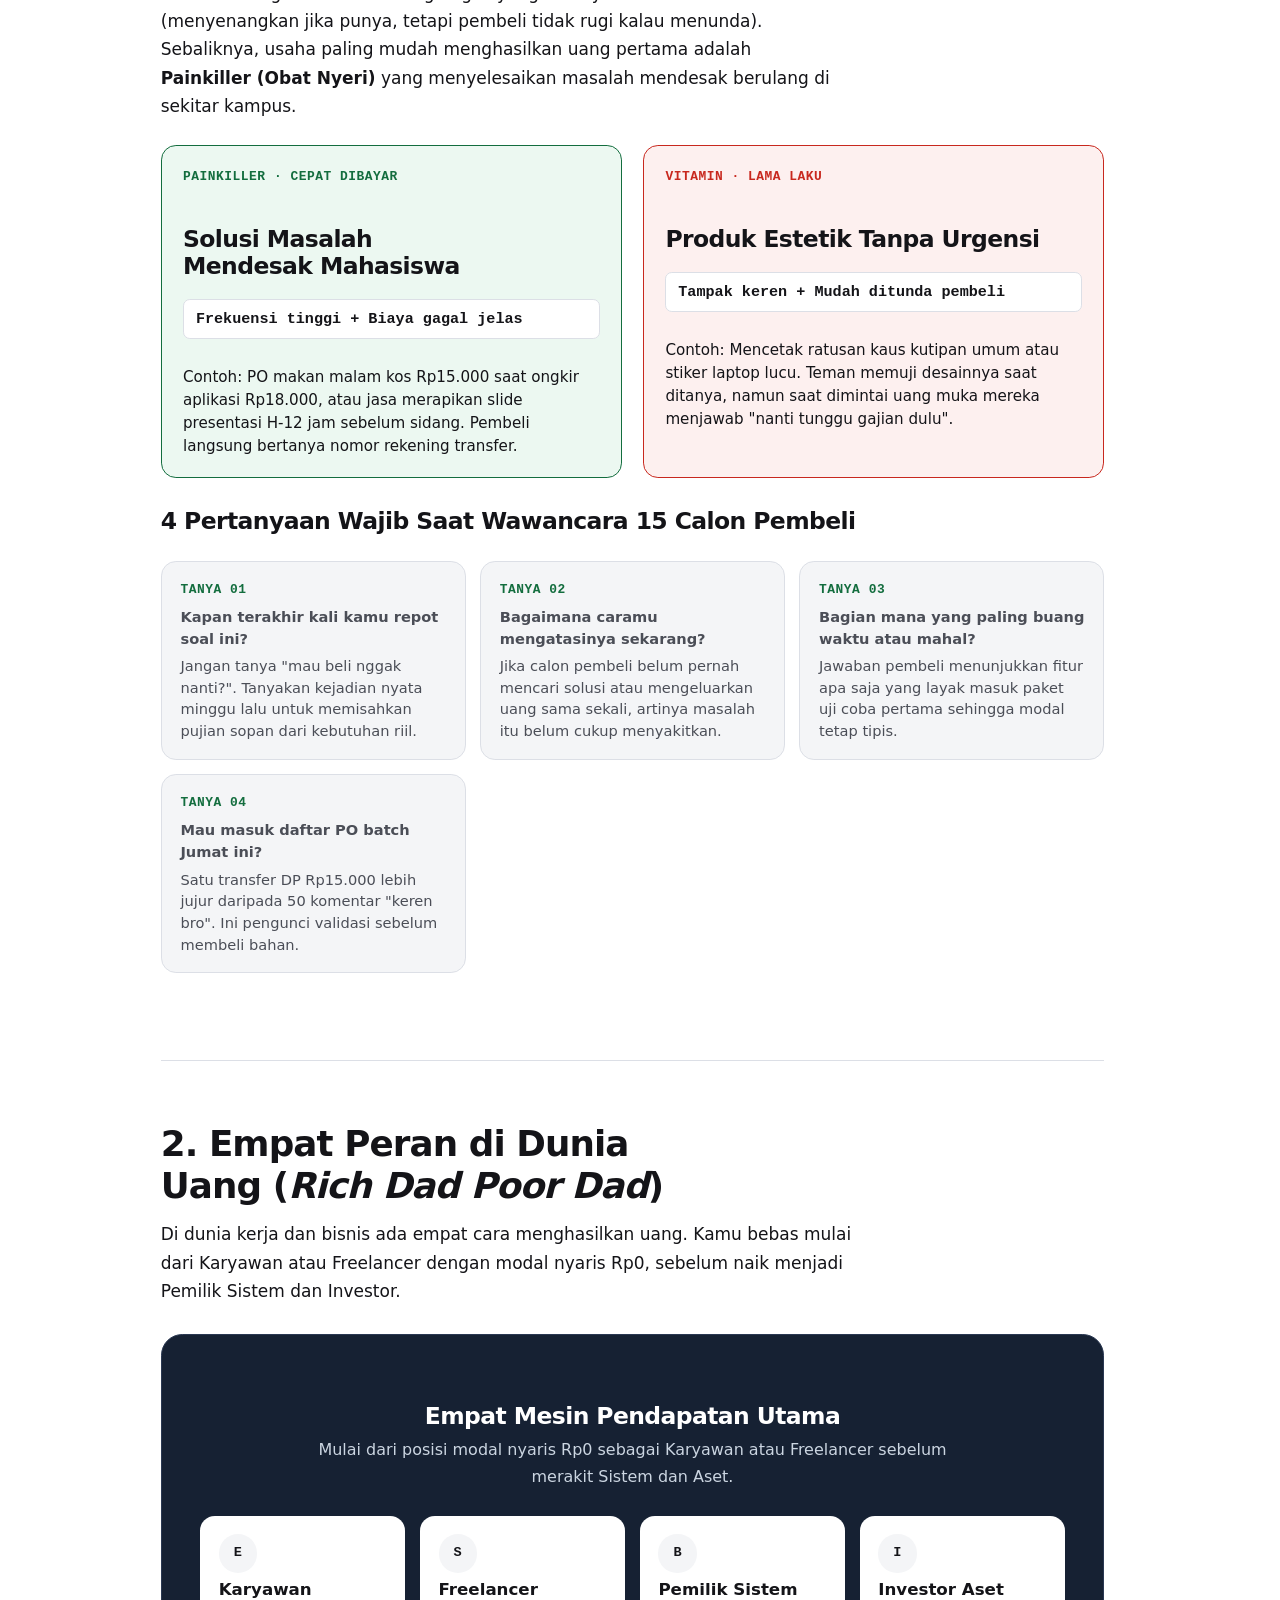
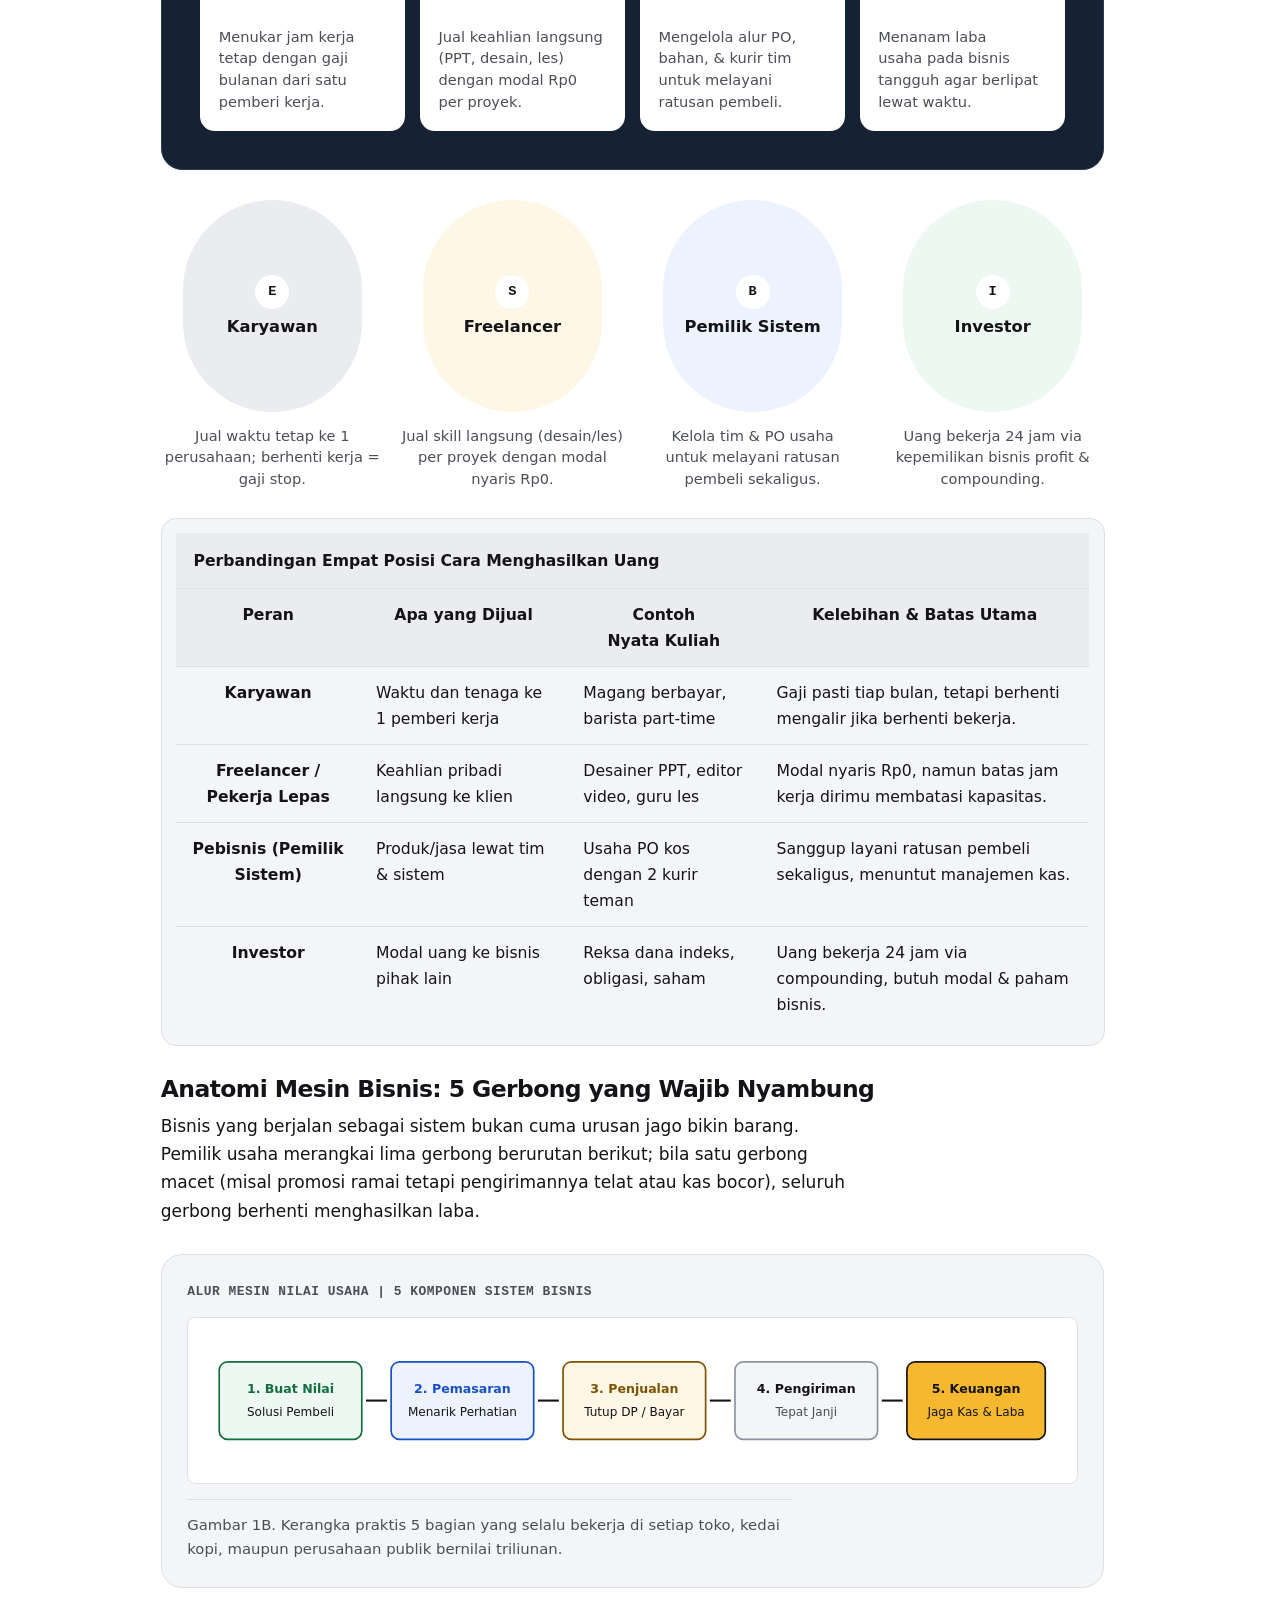
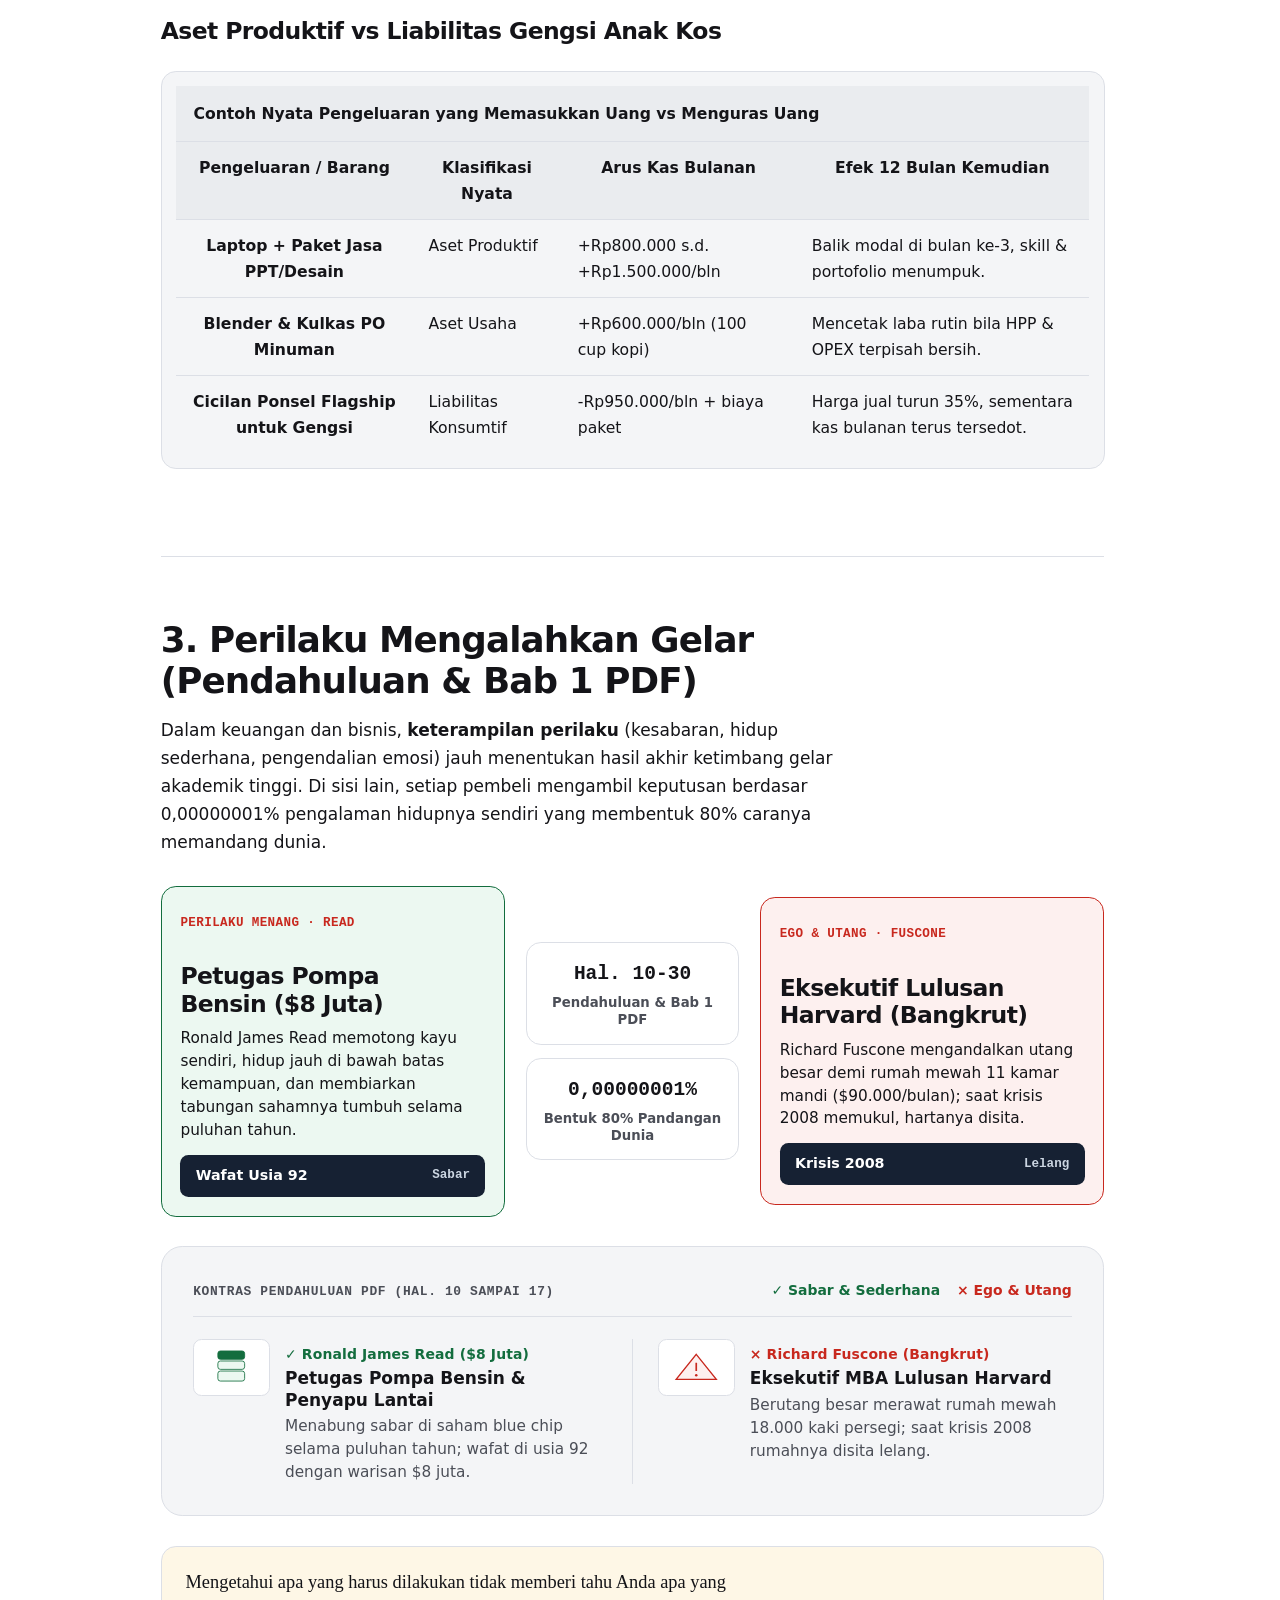
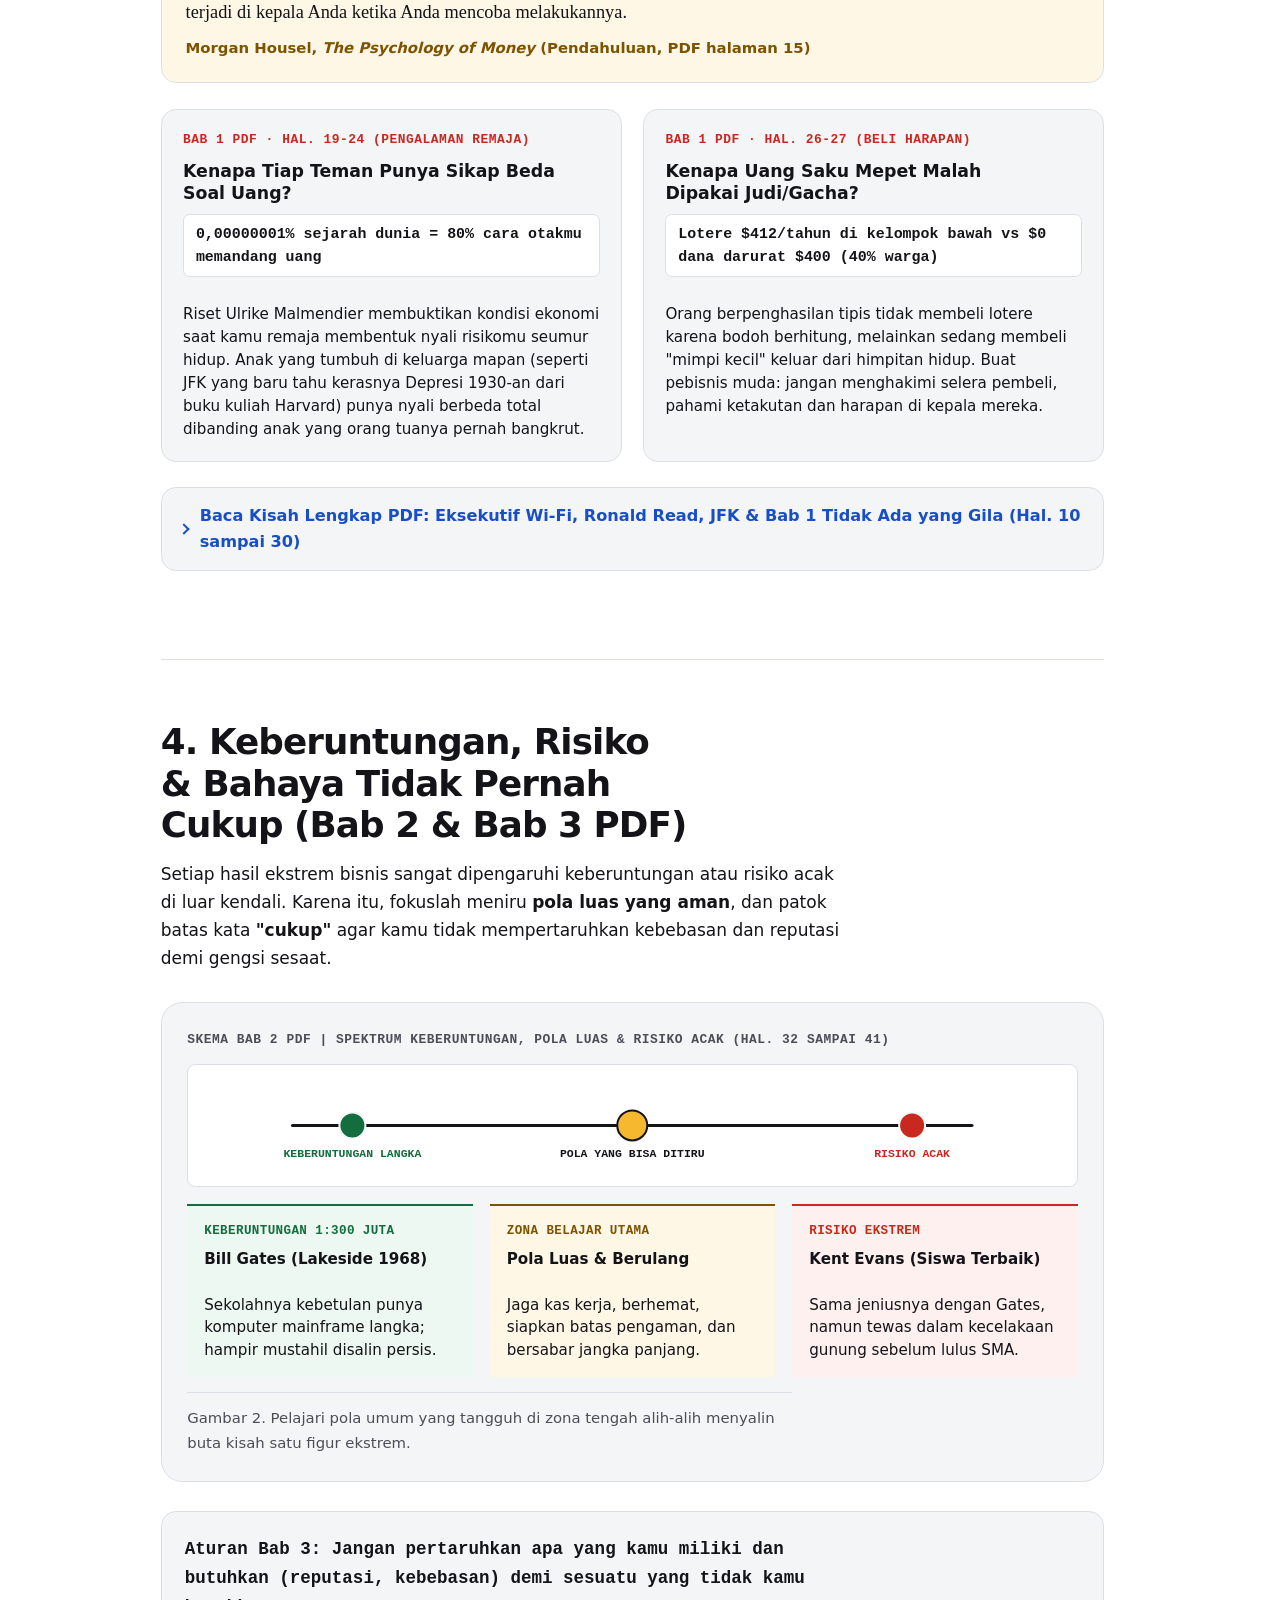
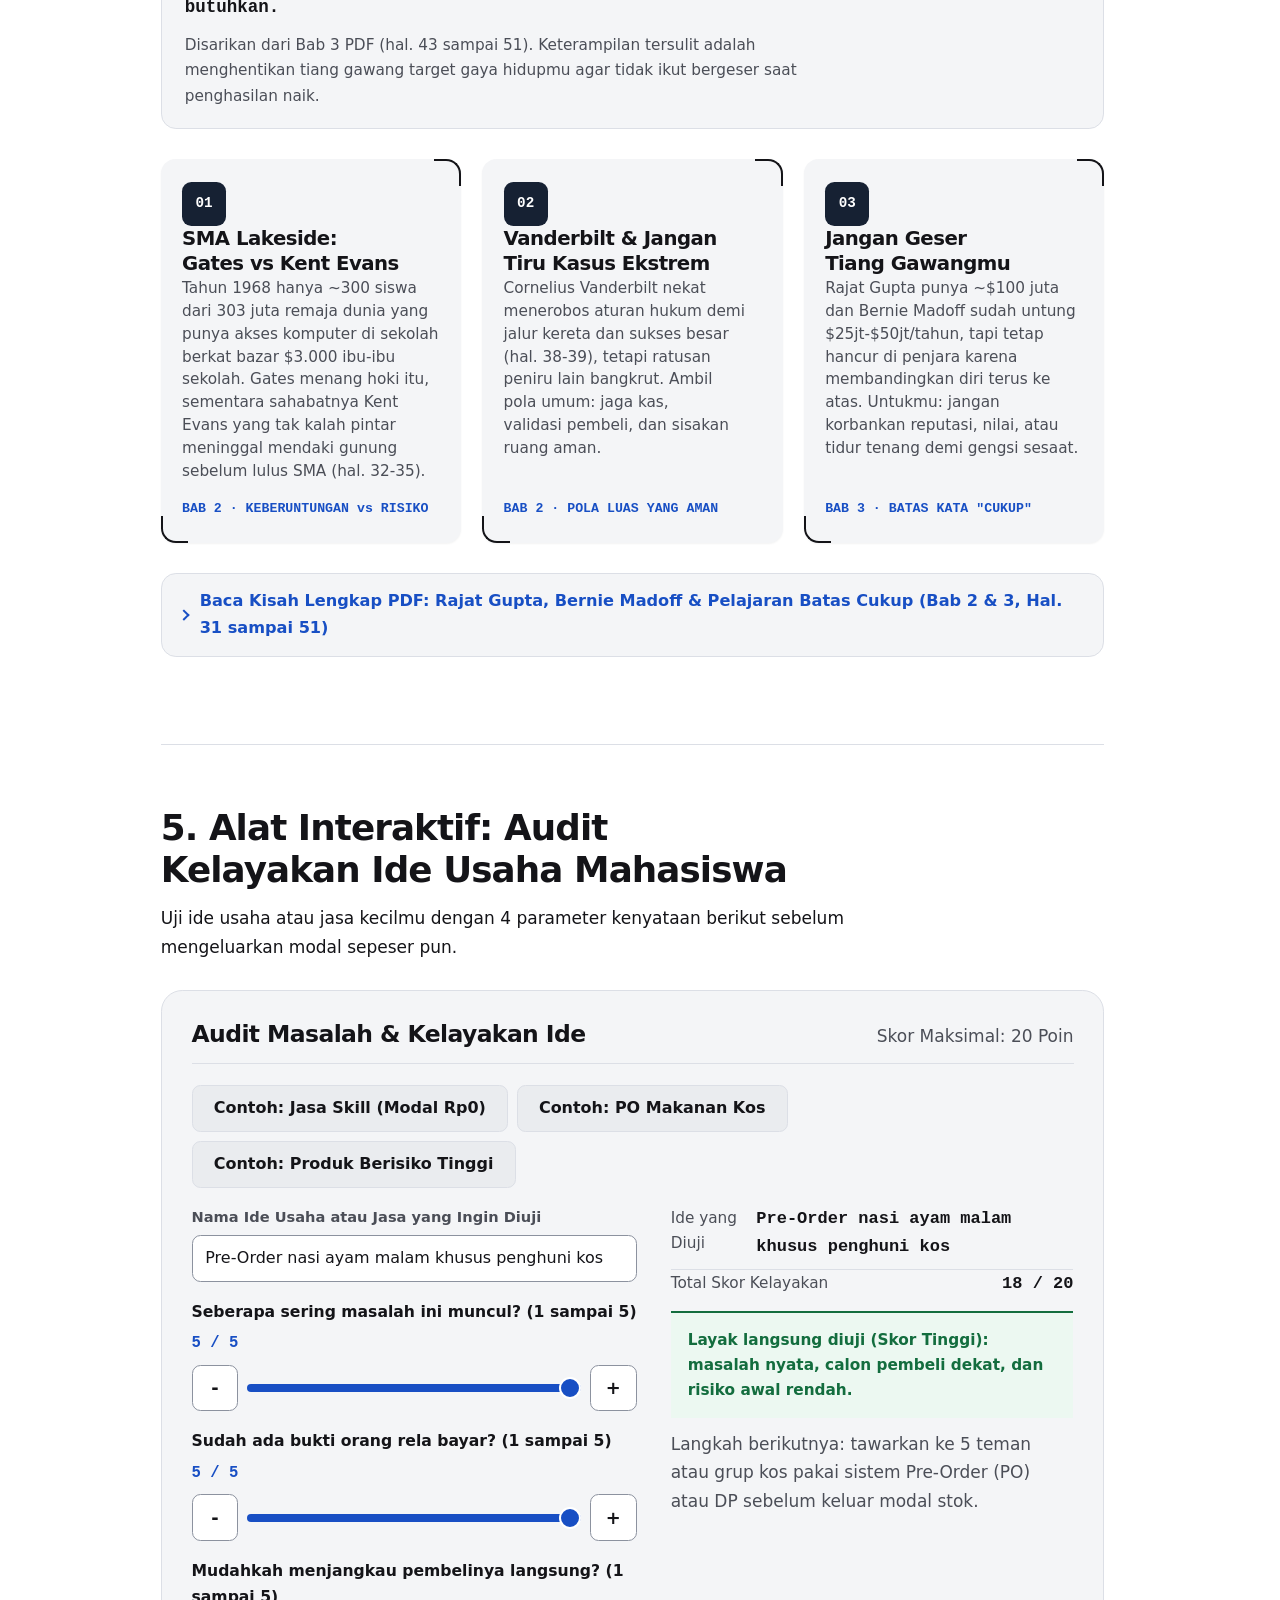
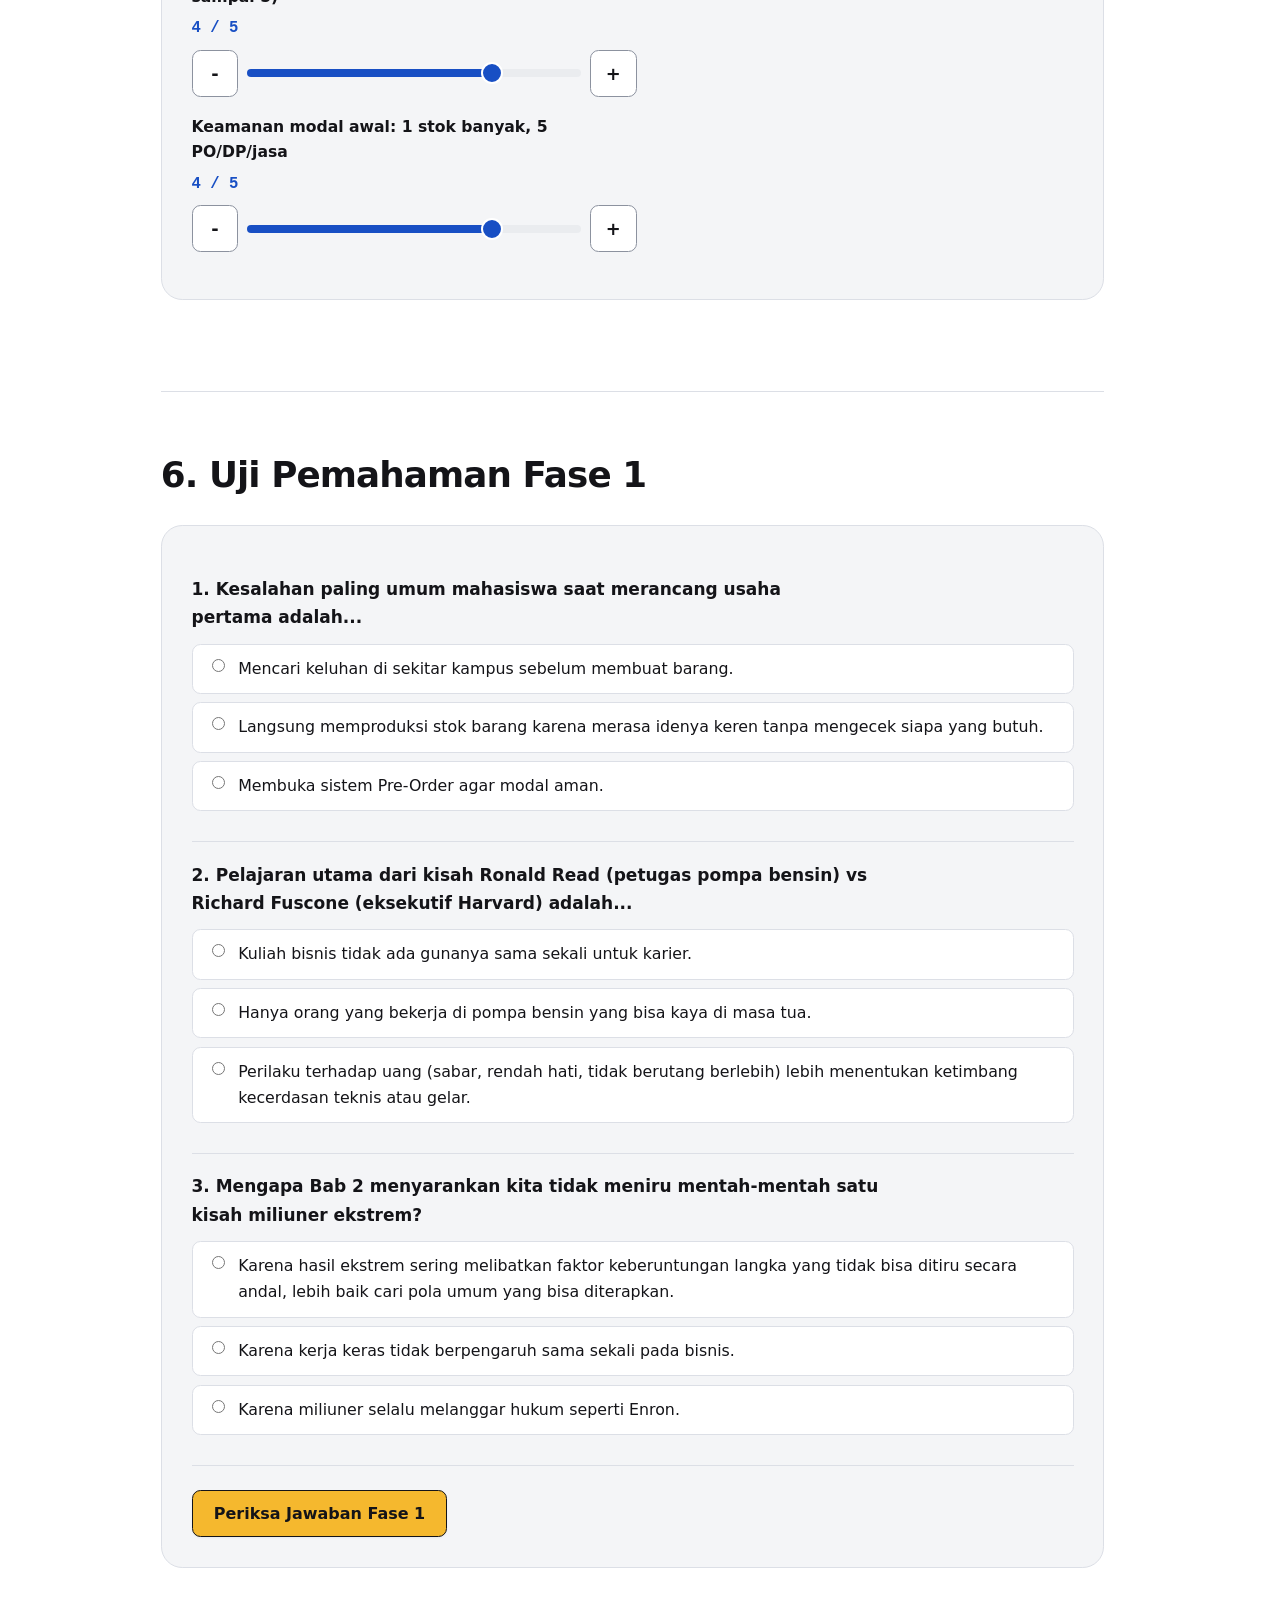
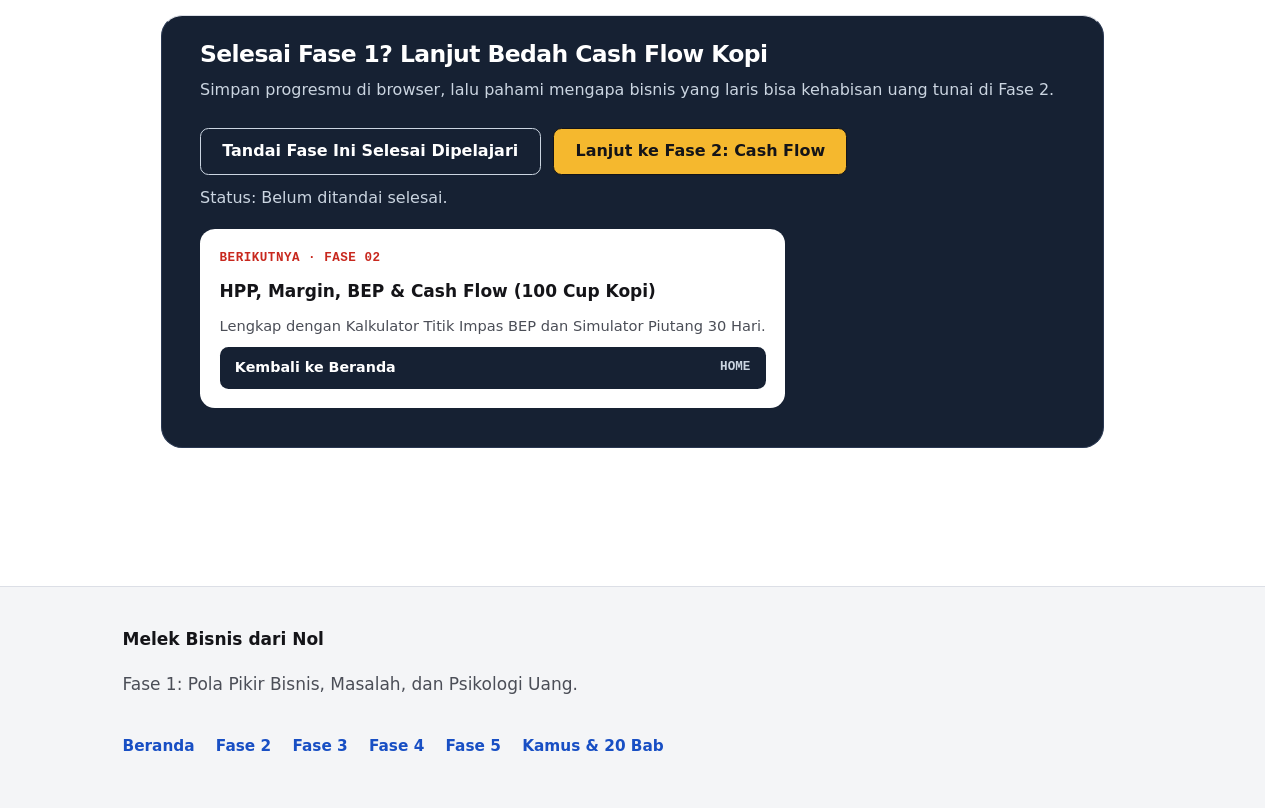
==== commit b7304242: "Deepen Psychology of Money PDF stories and rewrite with SMA/college-friendly language" ====
--- a/fase-1.html
+++ b/fase-1.html
@@ -15,8 +15,8 @@
   </script>
   <title>Fase 1: Pola Pikir Bisnis, Masalah &amp; Psikologi Uang | Melek Bisnis</title>
   <link rel="icon" type="image/svg+xml" href="data:image/svg+xml,%3Csvg xmlns='http://www.w3.org/2000/svg' viewBox='0 0 24 24'%3E%3Crect width='24' height='24' rx='6' fill='%23141418'/%3E%3Cpath d='M7 17v-5M12 17V7M17 17v-3' stroke='%23FFFFFF' stroke-width='2.2' stroke-linecap='round'/%3E%3C/svg%3E">
-  <link rel="stylesheet" href="styles.css?v=20261127g">
-  <script defer src="app.js?v=20261127g"></script>
+  <link rel="stylesheet" href="styles.css?v=20261127h">
+  <script defer src="app.js?v=20261127h"></script>
   <script type="application/ld+json">
   {
     "@context": "https://schema.org",
@@ -484,15 +484,30 @@
         <figcaption>Morgan Housel, <cite>The Psychology of Money</cite> (Pendahuluan, PDF halaman 15)</figcaption>
       </figure>
 
+      <div class="worked-pair" aria-label="Dua pelajaran utama Bab 1 PDF dengan analogi pelajar SMA dan mahasiswa">
+        <article class="worked-card">
+          <span class="worked-kicker">BAB 1 PDF · HAL. 19-24 (PENGALAMAN REMAJA)</span>
+          <p class="worked-title">Kenapa Tiap Teman Punya Sikap Beda Soal Uang?</p>
+          <p class="worked-math">0,00000001% sejarah dunia = 80% cara otakmu memandang uang</p>
+          <p>Riset Ulrike Malmendier membuktikan kondisi ekonomi saat kamu remaja membentuk nyali risikomu seumur hidup. Anak yang tumbuh di keluarga mapan (seperti JFK yang baru tahu kerasnya Depresi 1930-an dari buku kuliah Harvard) punya nyali berbeda total dibanding anak yang orang tuanya pernah bangkrut.</p>
+        </article>
+        <article class="worked-card">
+          <span class="worked-kicker">BAB 1 PDF · HAL. 26-27 (BELI HARAPAN)</span>
+          <p class="worked-title">Kenapa Uang Saku Mepet Malah Dipakai Judi/Gacha?</p>
+          <p class="worked-math">Lotere $412/tahun di kelompok bawah vs $0 dana darurat $400 (40% warga)</p>
+          <p>Orang berpenghasilan tipis tidak membeli lotere karena bodoh berhitung, melainkan sedang membeli "mimpi kecil" keluar dari himpitan hidup. Buat pebisnis muda: jangan menghakimi selera pembeli, pahami ketakutan dan harapan di kepala mereka.</p>
+        </article>
+      </div>
+
       <div class="accordion-group">
         <details>
-          <summary>Baca Kisah Lengkap PDF: Eksekutif Wi-Fi, Ronald Read, &amp; Bab 1 Tidak Ada yang Gila (Hal. 10 sampai 30)</summary>
+          <summary>Baca Kisah Lengkap PDF: Eksekutif Wi-Fi, Ronald Read, JFK &amp; Bab 1 Tidak Ada yang Gila (Hal. 10 sampai 30)</summary>
           <div class="details-body">
             <p>
-              Morgan membuka bukunya dari masa magang pelayan hotel di Los Angeles ketika ia menyaksikan eksekutif jenius penemu komponen router Wi-Fi melempar koin emas ke Samudra Pasifik dan mengganti lampu restoran $500 dengan melempar $5.000 sambil membentak manajer (hal. 10 sampai 11). Beberapa tahun kemudian, sang jenius bangkrut. Kontras tajamnya terlihat pada petugas pompa bensin Vermont <strong>Ronald Read</strong> (meninggal dengan kekayaan lebih dari $8 juta, menyumbang $6 juta lebih ke rumah sakit &amp; perpustakaan lokal) vs eksekutif top Merrill Lynch lulusan Harvard <strong>Richard Fuscone</strong> (bangkrut total akibat utang rumah 11 kamar mandi dan biaya perawatan $90.000/bulan pada krisis 2008; hal. 11 sampai 14).
+              Morgan membuka bukunya dari masa kuliah saat bekerja sebagai pelayan hotel di Los Angeles dan menyaksikan eksekutif jenius penemu komponen router Wi-Fi melempar koin emas ke Samudra Pasifik dan membuang $5.000 saat membentak manajer (hal. 10 sampai 11). Beberapa tahun kemudian, sang jenius bangkrut. Kontras tajamnya terlihat pada petugas pom bensin &amp; kebersihan Vermont <strong>Ronald Read</strong> (wafat usia 92 tahun di 2014 dengan harta lebih dari $8 juta, menyumbang $6 juta lebih ke rumah sakit &amp; perpustakaan) vs eksekutif Merrill Lynch lulusan Harvard <strong>Richard Fuscone</strong> (rumahnya yang berkolam renang dalam ruangan disita lelang saat krisis 2008; hal. 11 sampai 14).
             </p>
             <p>
-              Di <strong>Bab 1 (hal. 18 sampai 30)</strong>, ekonom Ulrike Malmendier dan Stefan Nagel (2006) membuktikan keberanian orang mengambil risiko sangat dipengaruhi situasi pasar saat ia berusia remaja. Generasi lahir 1970 melihat pasar saham tumbuh hampir 10 kali lipat riil di usia 20-an, berbeda total dengan generasi lahir 1950 yang menghadapi pasar stagnan. Begitu pula warga berpenghasilan rendah yang membeli tiket lotere rata-rata $412/tahun (empat kali lebih besar dari kelompok kaya meski 40% warga AS tak punya kas darurat $400): bagi mereka, tiket lotere adalah pembelian "mimpi" hidup layak. Jadi bagi pebisnis: berhenti menghakimi pembeli, pahami cerita di kepala mereka.
+              Di <strong>Bab 1 (hal. 18 sampai 30)</strong>, dijelaskan bahwa bahkan ide "hak untuk pensiun" ternyata baru berumur dua generasi setelah Perang Dunia II, disusul rekening 401(k) tahun 1978 dan reksa dana indeks yang umurnya di bawah 50 tahun. Karena dunia keuangan masih sangat muda dan pengalaman generasi lahir 1970 (pasar tumbuh hampir 10x lipat) beda jauh dengan generasi lahir 1950 (pasar datar), tidak ada orang yang benar-benar gila dalam keputusan uangnya, hanya latar ceritanya yang berbeda.
             </p>
           </div>
         </details>
@@ -550,6 +565,33 @@
         </p>
       </div>
 
+      <div class="bracket-grid" aria-label="Tiga pelajaran Bab 2 dan Bab 3 PDF untuk anak sekolah dan mahasiswa">
+        <article class="bracket-card">
+          <div>
+            <div class="bracket-icon">01</div>
+            <h3>SMA Lakeside: Gates vs Kent Evans</h3>
+            <p>Tahun 1968 hanya ~300 siswa dari 303 juta remaja dunia yang punya akses komputer di sekolah berkat bazar $3.000 ibu-ibu sekolah. Gates menang hoki itu, sementara sahabatnya Kent Evans yang tak kalah pintar meninggal mendaki gunung sebelum lulus SMA (hal. 32-35).</p>
+          </div>
+          <span class="bracket-meta">BAB 2 · KEBERUNTUNGAN vs RISIKO</span>
+        </article>
+        <article class="bracket-card">
+          <div>
+            <div class="bracket-icon">02</div>
+            <h3>Vanderbilt &amp; Jangan Tiru Kasus Ekstrem</h3>
+            <p>Cornelius Vanderbilt nekat menerobos aturan hukum demi jalur kereta dan sukses besar (hal. 38-39), tetapi ratusan peniru lain bangkrut. Ambil pola umum: jaga kas, validasi pembeli, dan sisakan ruang aman.</p>
+          </div>
+          <span class="bracket-meta">BAB 2 · POLA LUAS YANG AMAN</span>
+        </article>
+        <article class="bracket-card">
+          <div>
+            <div class="bracket-icon">03</div>
+            <h3>Jangan Geser Tiang Gawangmu</h3>
+            <p>Rajat Gupta punya ~$100 juta dan Bernie Madoff sudah untung $25jt-$50jt/tahun, tapi tetap hancur di penjara karena membandingkan diri terus ke atas. Untukmu: jangan korbankan reputasi, nilai, atau tidur tenang demi gengsi sesaat.</p>
+          </div>
+          <span class="bracket-meta">BAB 3 · BATAS KATA "CUKUP"</span>
+        </article>
+      </div>
+
       <div class="accordion-group">
         <details>
           <summary>Baca Kisah Lengkap PDF: Rajat Gupta, Bernie Madoff &amp; Pelajaran Batas Cukup (Bab 2 &amp; 3, Hal. 31 sampai 51)</summary>
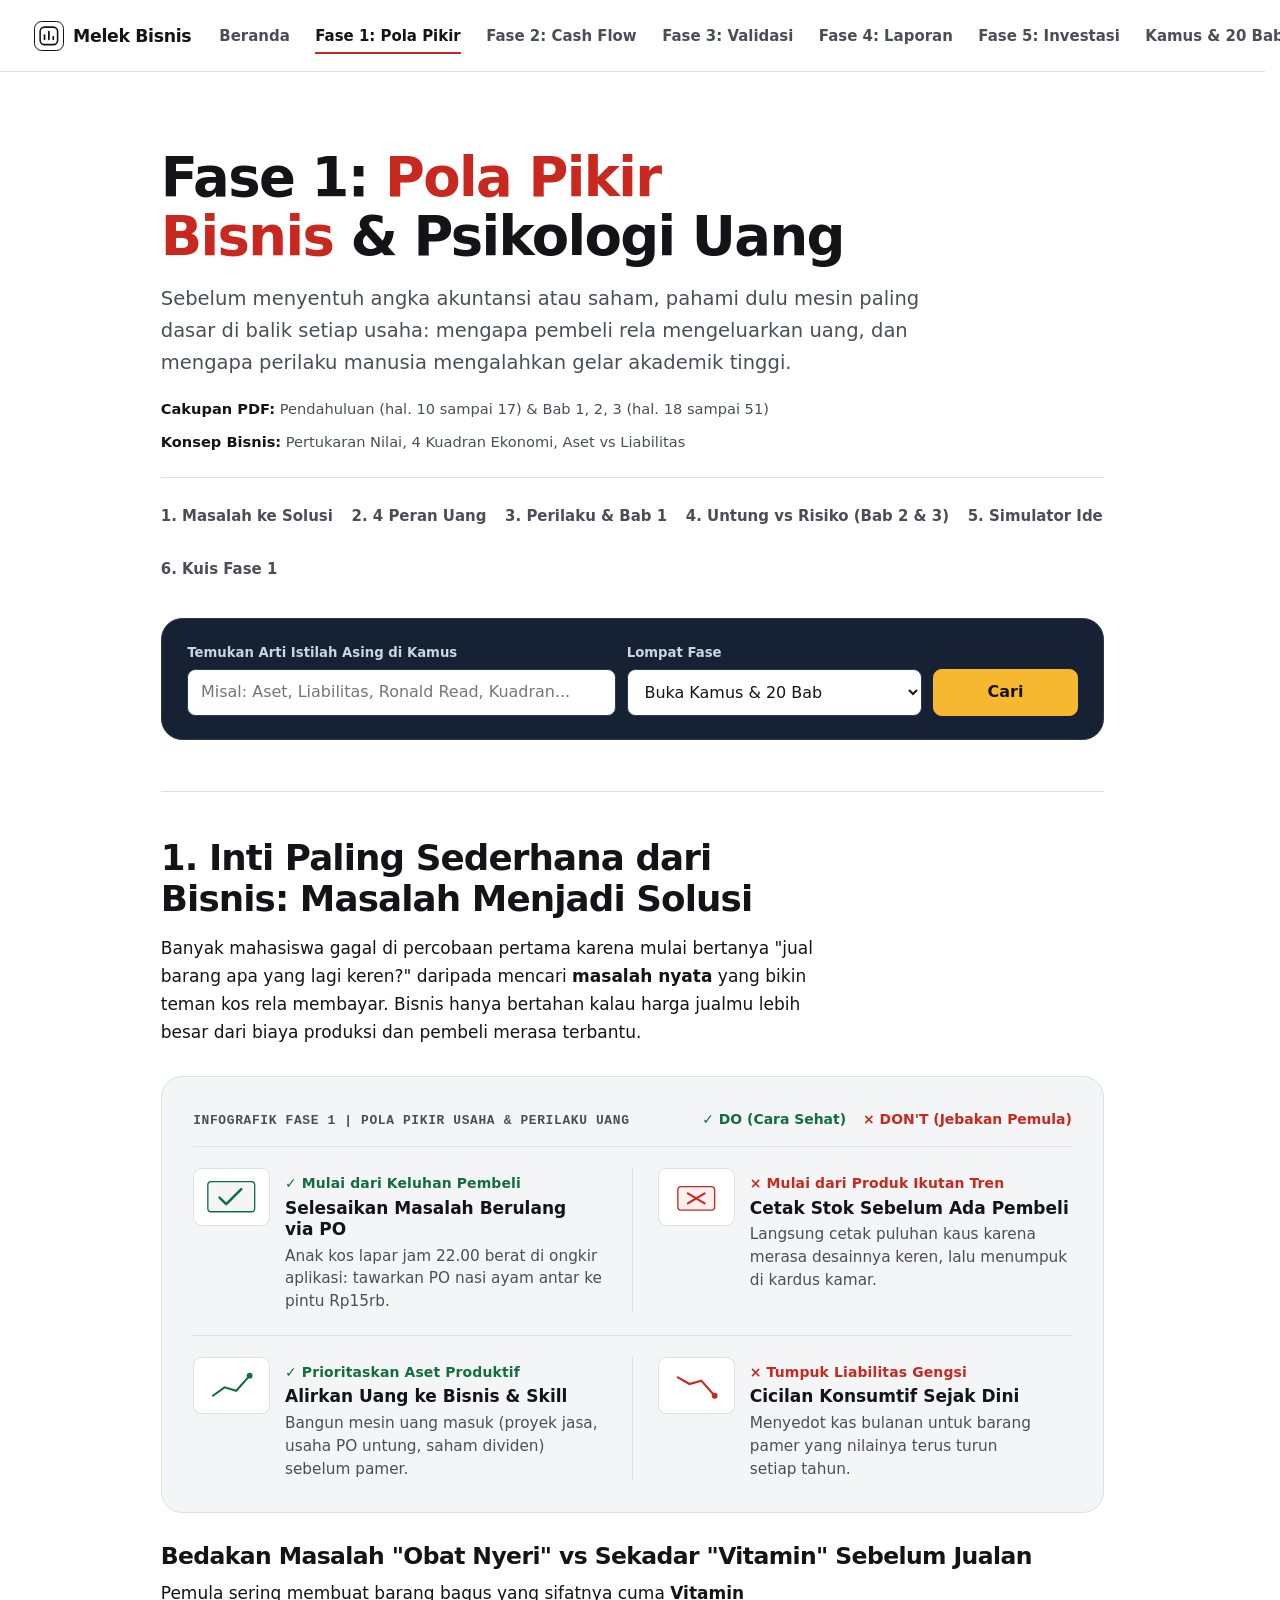
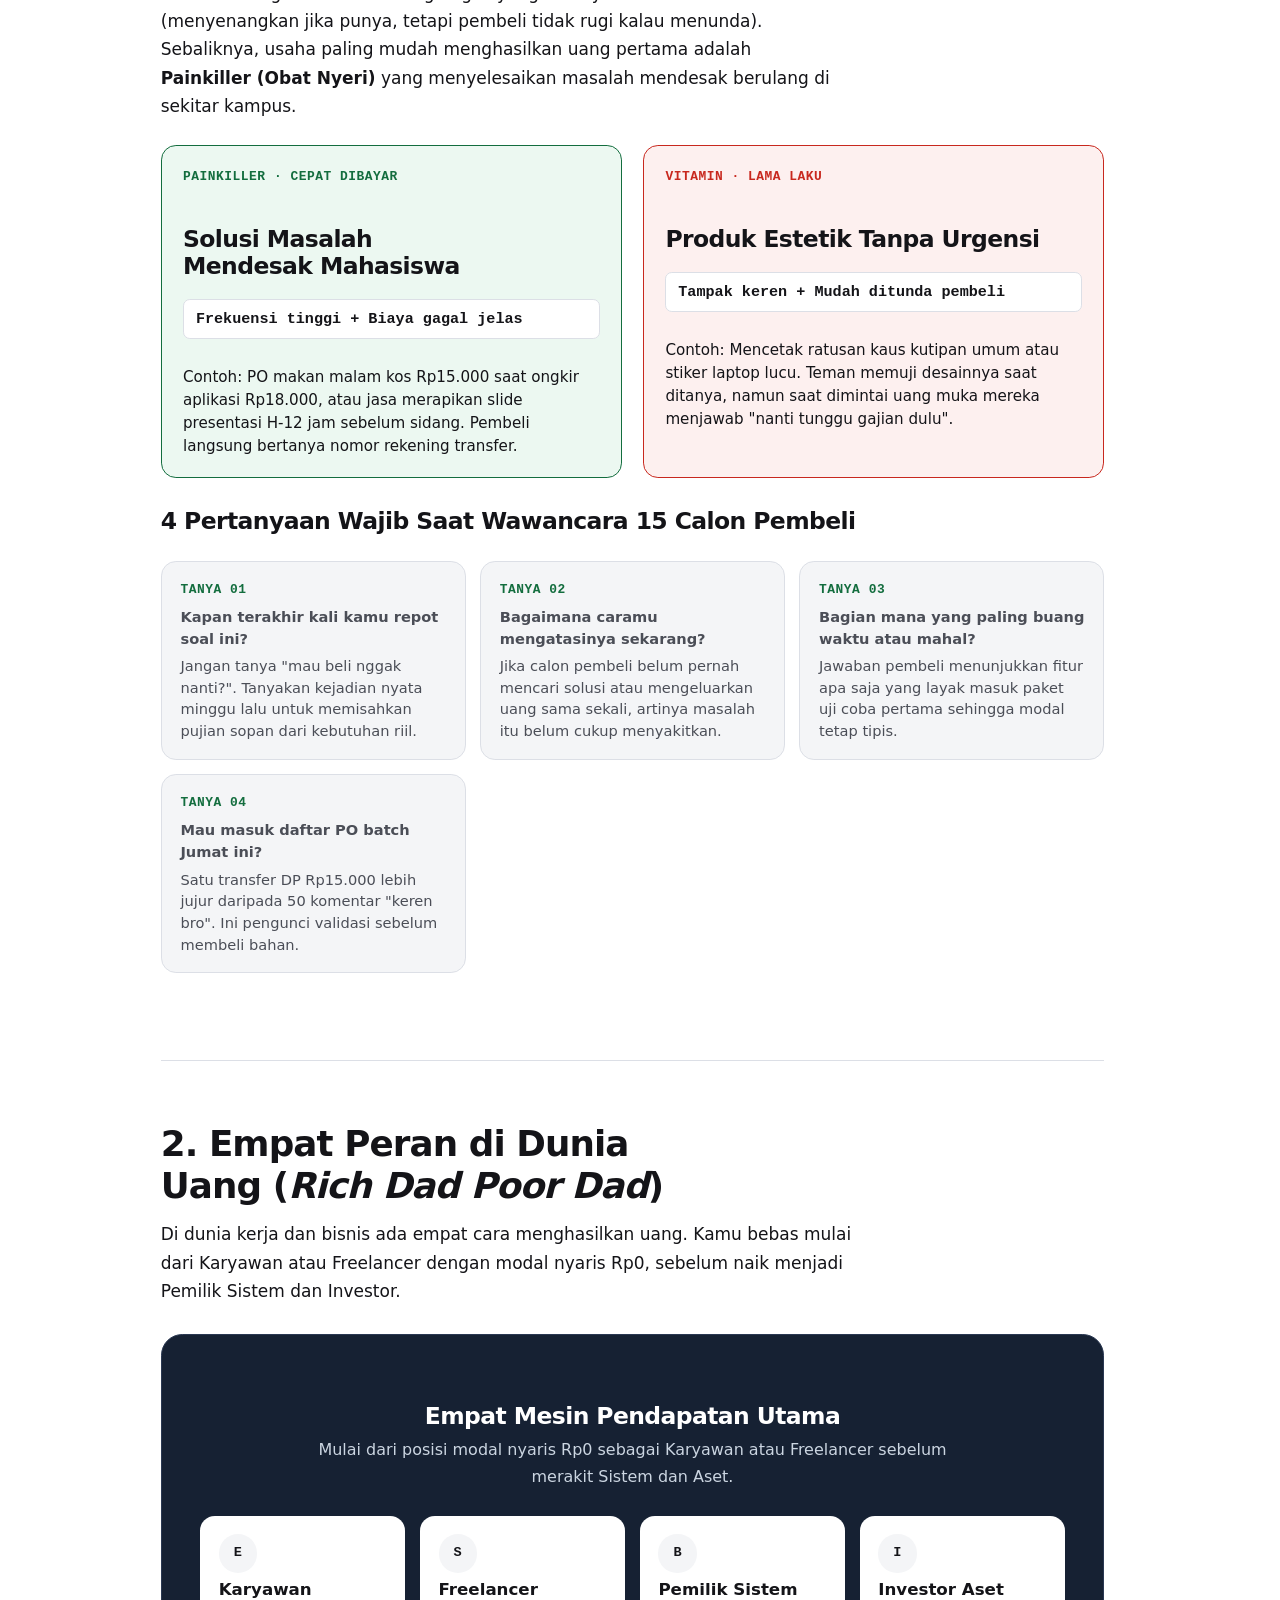
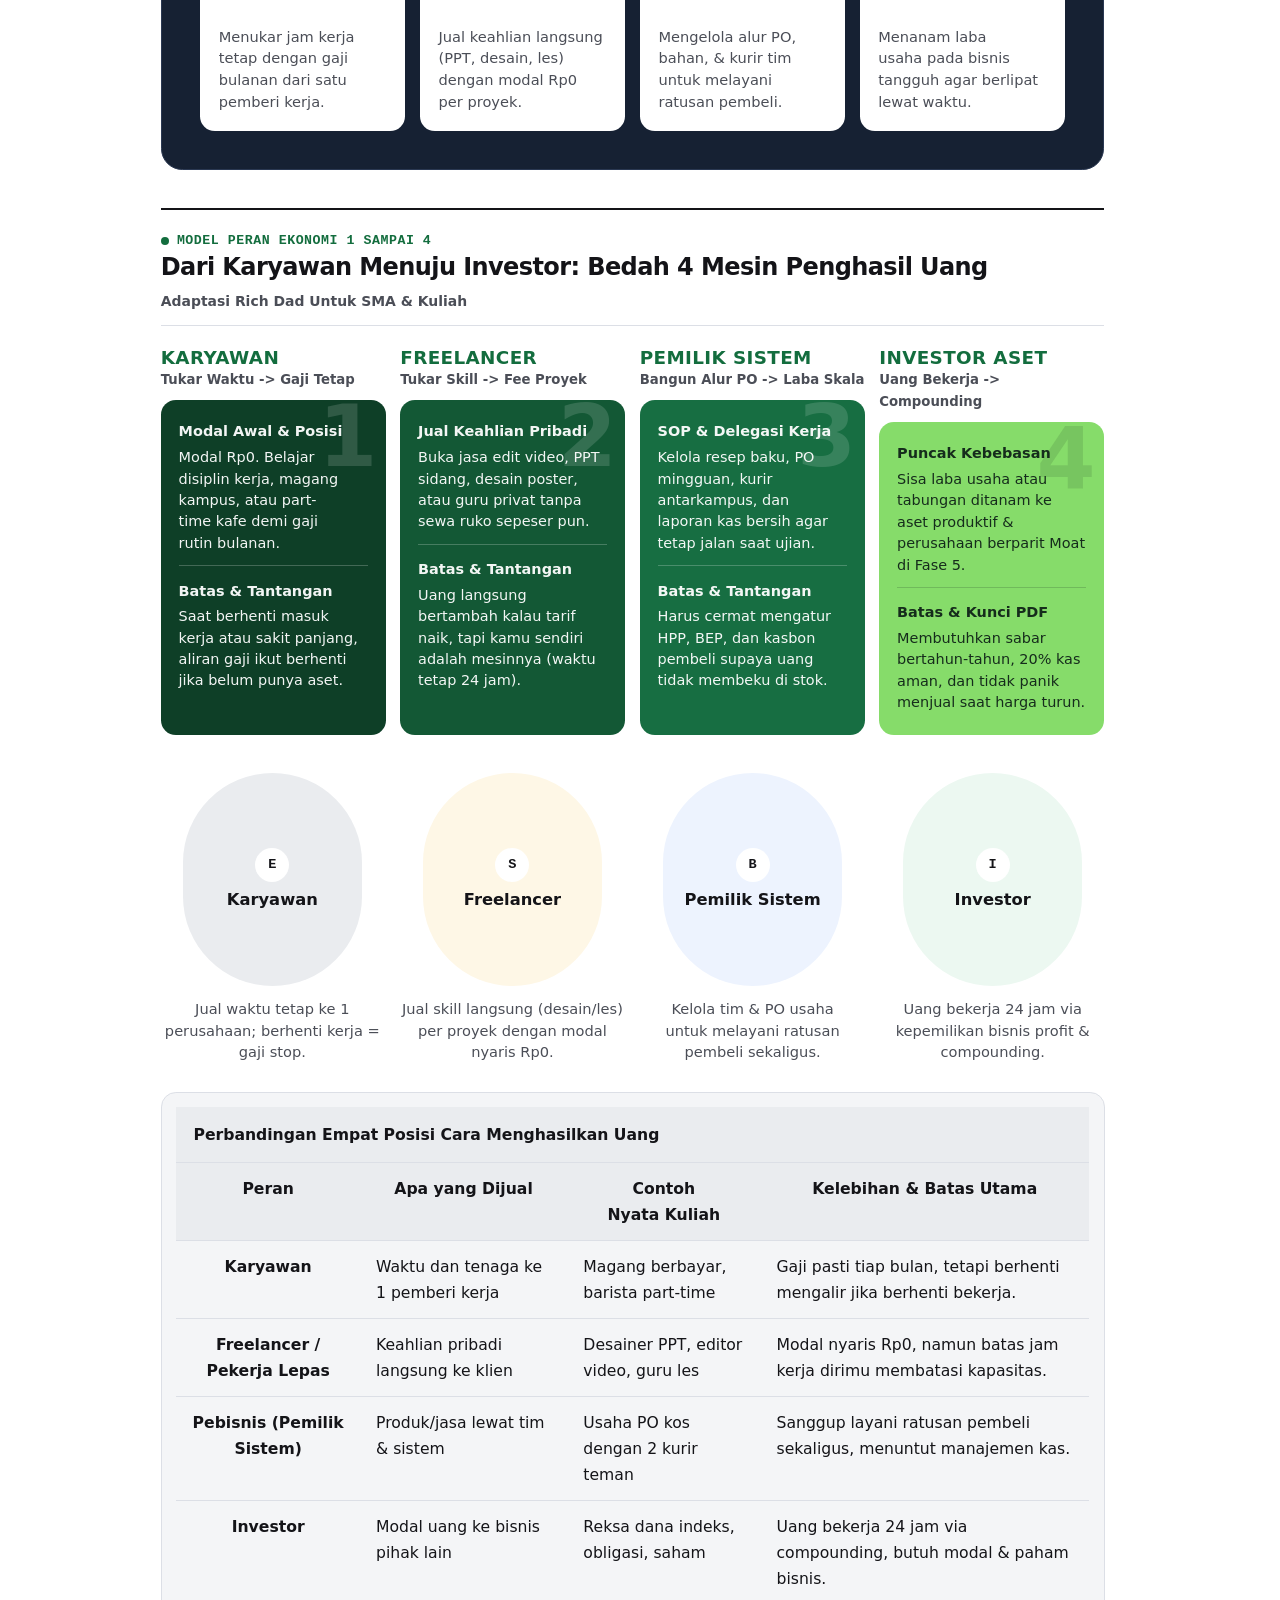
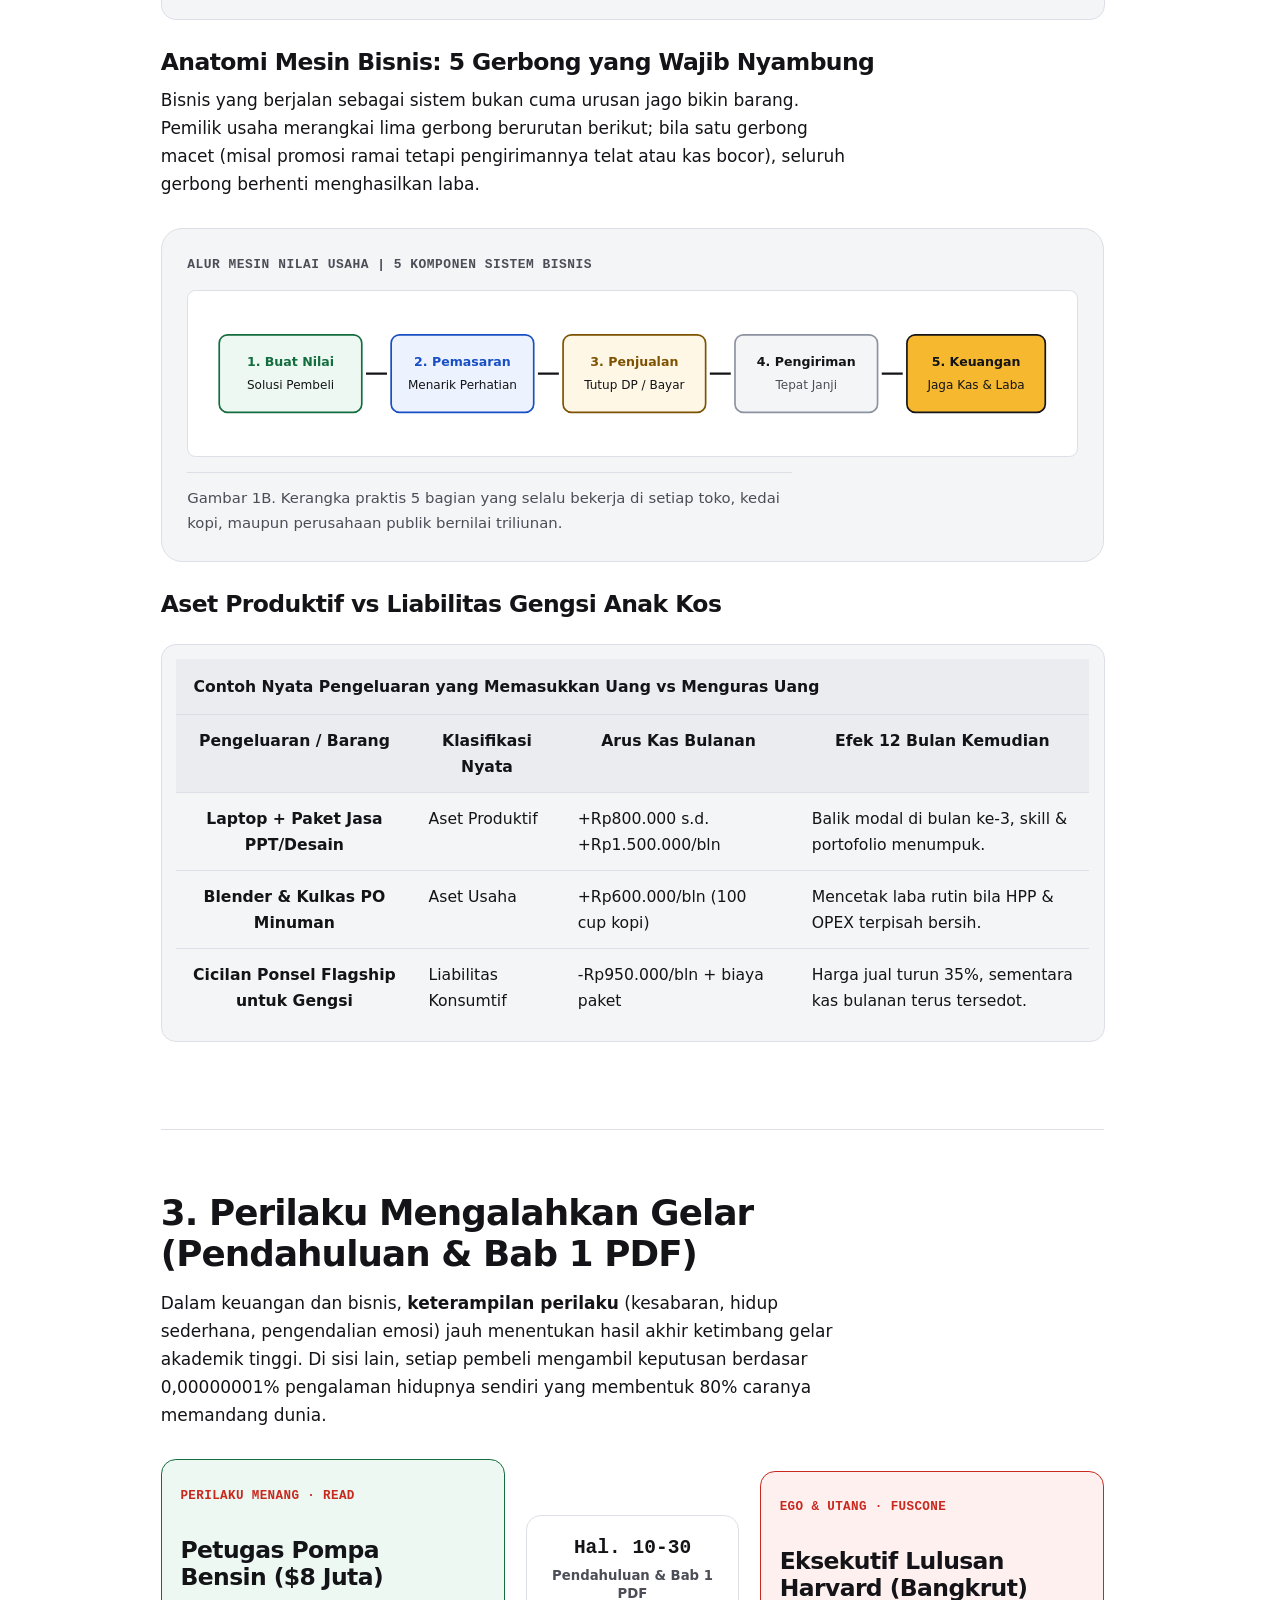
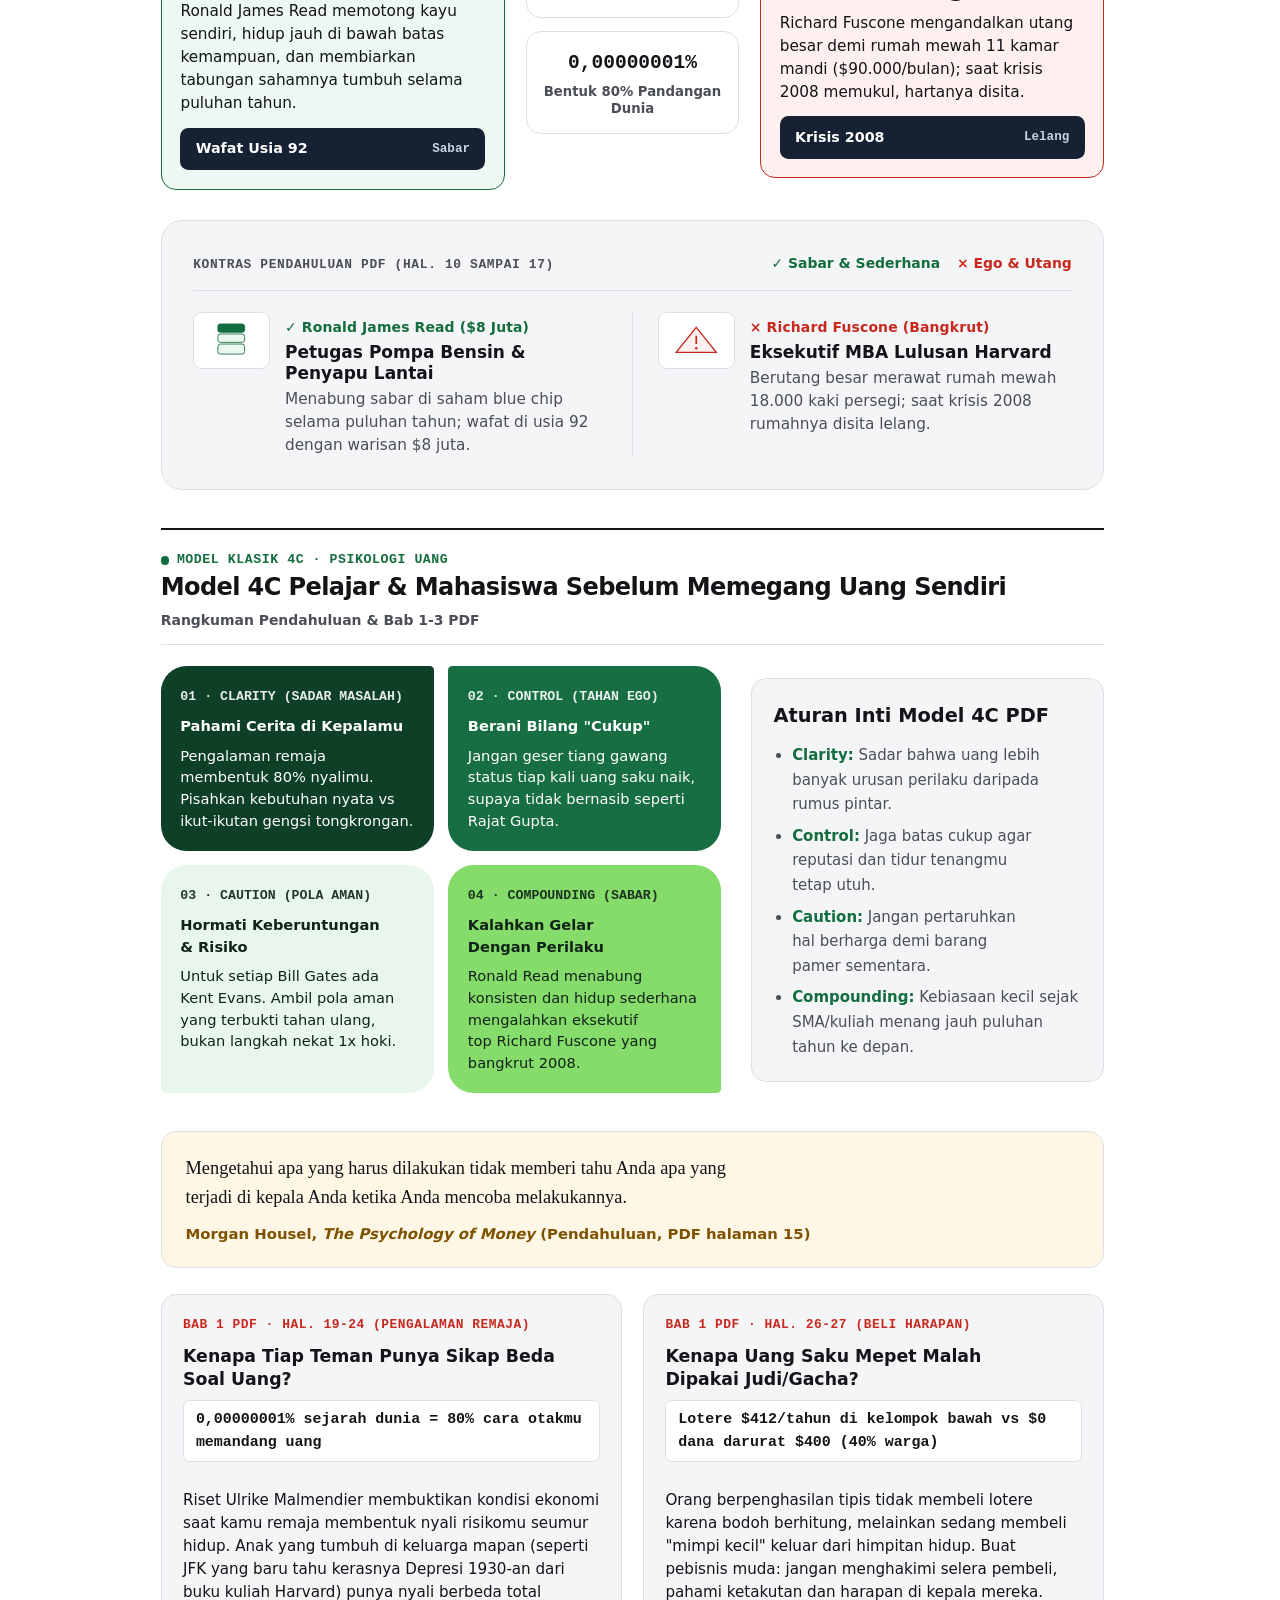
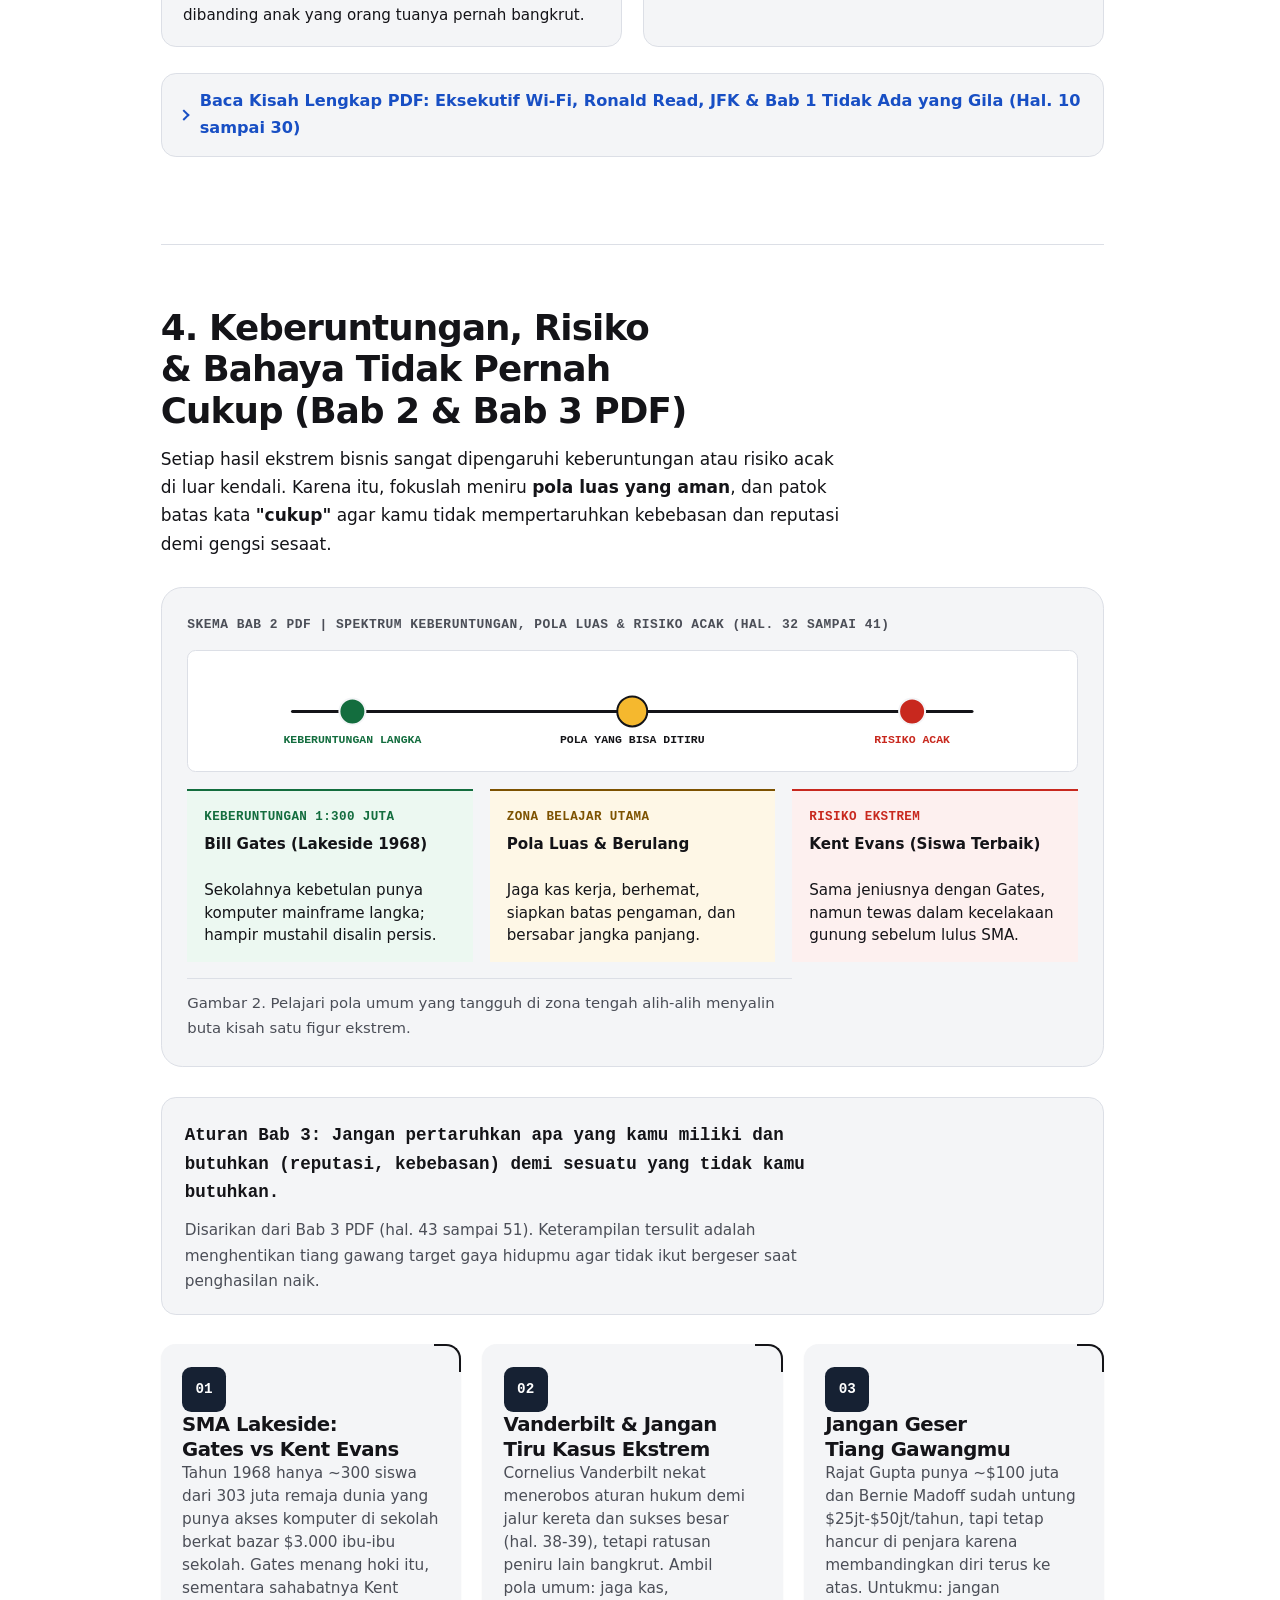
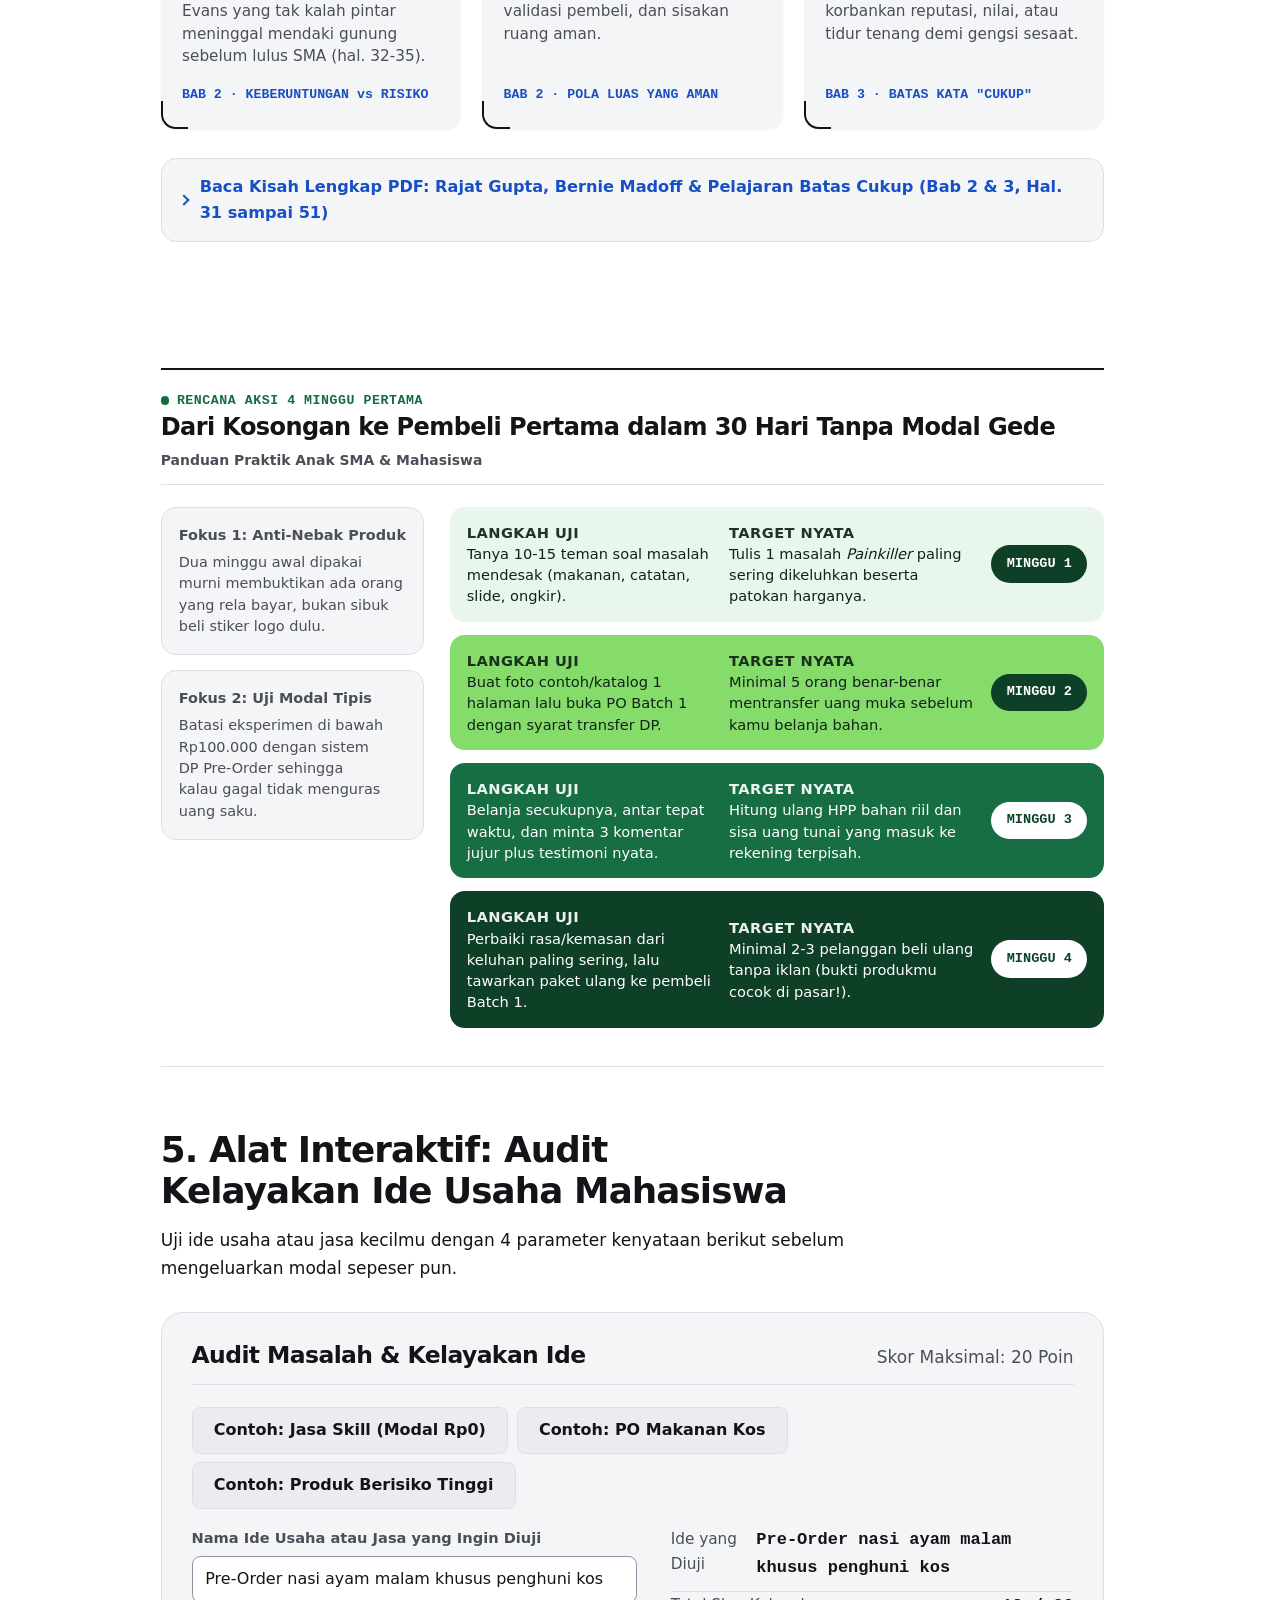
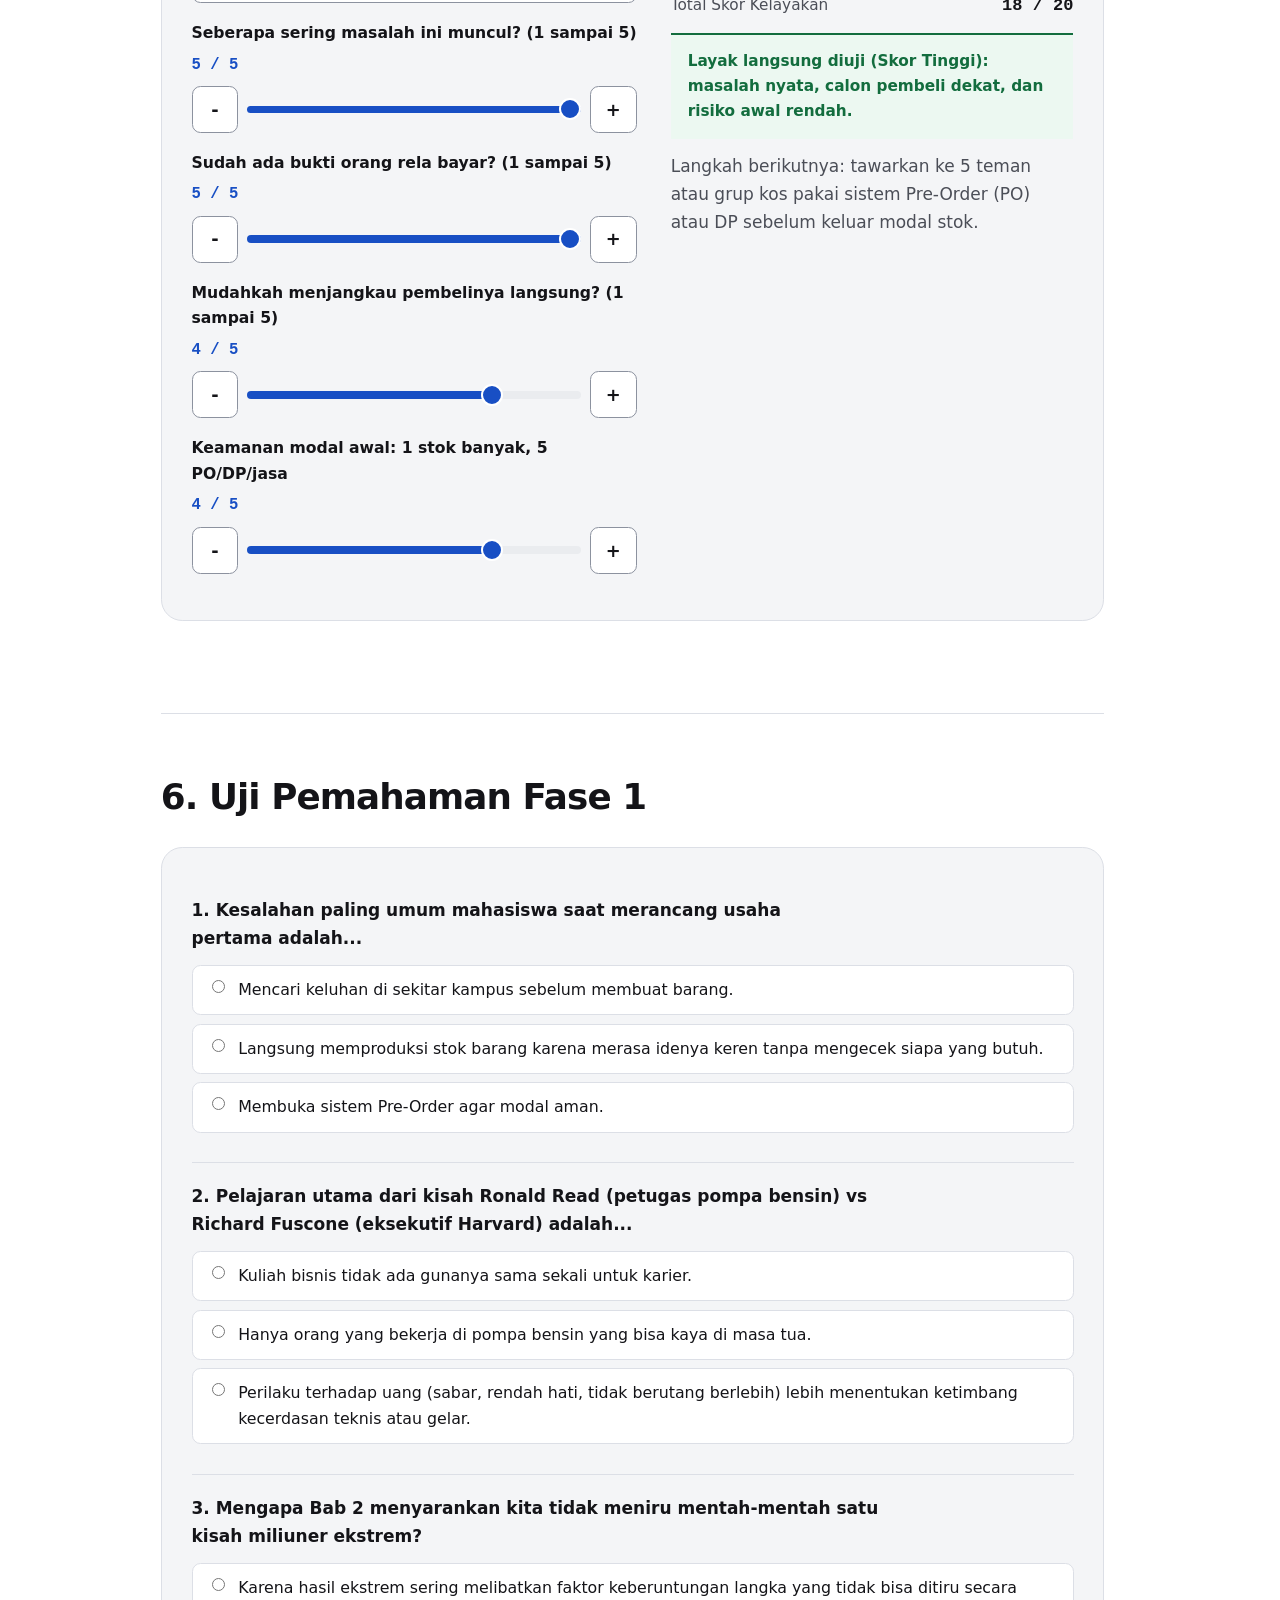
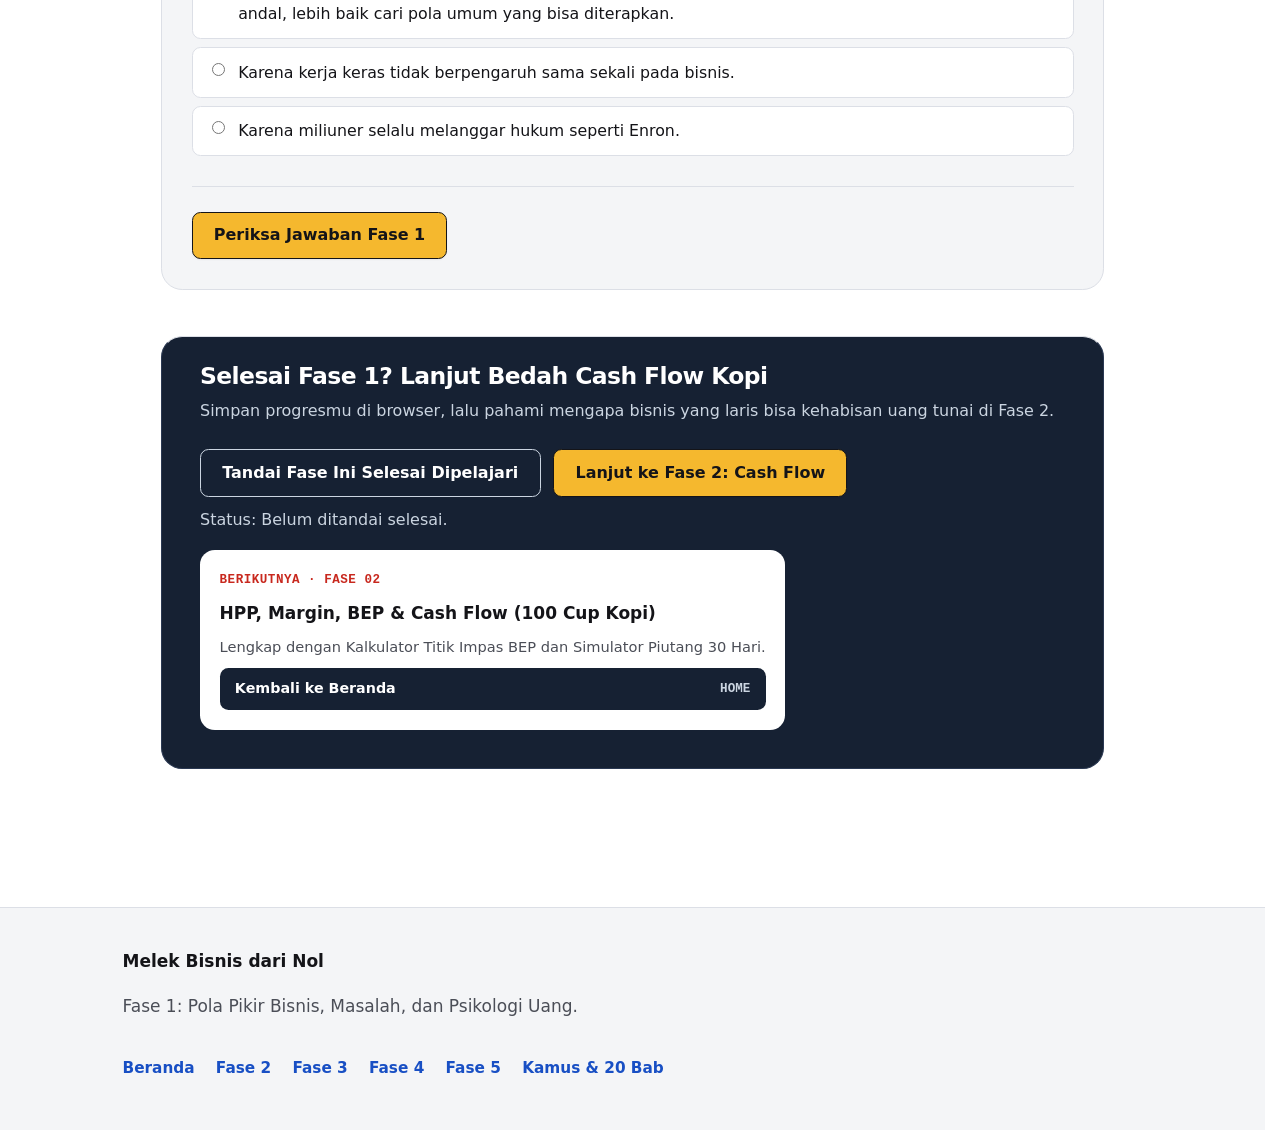
==== commit 8fa1461a: "Add 14 multi-pattern Emerald editorial infographic boards across all pages" ====
--- a/fase-1.html
+++ b/fase-1.html
@@ -15,8 +15,8 @@
   </script>
   <title>Fase 1: Pola Pikir Bisnis, Masalah &amp; Psikologi Uang | Melek Bisnis</title>
   <link rel="icon" type="image/svg+xml" href="data:image/svg+xml,%3Csvg xmlns='http://www.w3.org/2000/svg' viewBox='0 0 24 24'%3E%3Crect width='24' height='24' rx='6' fill='%23141418'/%3E%3Cpath d='M7 17v-5M12 17V7M17 17v-3' stroke='%23FFFFFF' stroke-width='2.2' stroke-linecap='round'/%3E%3C/svg%3E">
-  <link rel="stylesheet" href="styles.css?v=20261127h">
-  <script defer src="app.js?v=20261127h"></script>
+  <link rel="stylesheet" href="styles.css?v=20261128a">
+  <script defer src="app.js?v=20261128a"></script>
   <script type="application/ld+json">
   {
     "@context": "https://schema.org",
@@ -252,6 +252,85 @@
           <div class="slab-card"><div class="slab-card-icon">S</div><p class="slab-card-title">Freelancer</p><p>Jual keahlian langsung (PPT, desain, les) dengan modal Rp0 per proyek.</p></div>
           <div class="slab-card"><div class="slab-card-icon">B</div><p class="slab-card-title">Pemilik Sistem</p><p>Mengelola alur PO, bahan, &amp; kurir tim untuk melayani ratusan pembeli.</p></div>
           <div class="slab-card"><div class="slab-card-icon">I</div><p class="slab-card-title">Investor Aset</p><p>Menanam laba usaha pada bisnis tangguh agar berlipat lewat waktu.</p></div>
+        </div>
+      </div>
+
+      <div class="info-sheet" aria-label="Empat pilar bertingkat model peran ekonomi">
+        <div class="sheet-head">
+          <div class="sheet-head-left">
+            <span class="sheet-kicker">MODEL PERAN EKONOMI 1 SAMPAI 4</span>
+            <h3>Dari Karyawan Menuju Investor: Bedah 4 Mesin Penghasil Uang</h3>
+          </div>
+          <span class="sheet-sub">Adaptasi Rich Dad Untuk SMA &amp; Kuliah</span>
+        </div>
+        <div class="pillar-4">
+          <div class="pillar-col">
+            <div>
+              <p class="pillar-top-title">KARYAWAN</p>
+              <p class="pillar-top-sub">Tukar Waktu -> Gaji Tetap</p>
+            </div>
+            <div class="pillar-card step-1" data-num="1">
+              <div class="pillar-item">
+                <p class="pillar-item-title">Modal Awal &amp; Posisi</p>
+                <p>Modal Rp0. Belajar disiplin kerja, magang kampus, atau part-time kafe demi gaji rutin bulanan.</p>
+              </div>
+              <div class="pillar-item">
+                <p class="pillar-item-title">Batas &amp; Tantangan</p>
+                <p>Saat berhenti masuk kerja atau sakit panjang, aliran gaji ikut berhenti jika belum punya aset.</p>
+              </div>
+            </div>
+          </div>
+
+          <div class="pillar-col">
+            <div>
+              <p class="pillar-top-title">FREELANCER</p>
+              <p class="pillar-top-sub">Tukar Skill -> Fee Proyek</p>
+            </div>
+            <div class="pillar-card step-2" data-num="2">
+              <div class="pillar-item">
+                <p class="pillar-item-title">Jual Keahlian Pribadi</p>
+                <p>Buka jasa edit video, PPT sidang, desain poster, atau guru privat tanpa sewa ruko sepeser pun.</p>
+              </div>
+              <div class="pillar-item">
+                <p class="pillar-item-title">Batas &amp; Tantangan</p>
+                <p>Uang langsung bertambah kalau tarif naik, tapi kamu sendiri adalah mesinnya (waktu tetap 24 jam).</p>
+              </div>
+            </div>
+          </div>
+
+          <div class="pillar-col">
+            <div>
+              <p class="pillar-top-title">PEMILIK SISTEM</p>
+              <p class="pillar-top-sub">Bangun Alur PO -> Laba Skala</p>
+            </div>
+            <div class="pillar-card step-3" data-num="3">
+              <div class="pillar-item">
+                <p class="pillar-item-title">SOP &amp; Delegasi Kerja</p>
+                <p>Kelola resep baku, PO mingguan, kurir antarkampus, dan laporan kas bersih agar tetap jalan saat ujian.</p>
+              </div>
+              <div class="pillar-item">
+                <p class="pillar-item-title">Batas &amp; Tantangan</p>
+                <p>Harus cermat mengatur HPP, BEP, dan kasbon pembeli supaya uang tidak membeku di stok.</p>
+              </div>
+            </div>
+          </div>
+
+          <div class="pillar-col">
+            <div>
+              <p class="pillar-top-title">INVESTOR ASET</p>
+              <p class="pillar-top-sub">Uang Bekerja -> Compounding</p>
+            </div>
+            <div class="pillar-card step-4" data-num="4">
+              <div class="pillar-item">
+                <p class="pillar-item-title">Puncak Kebebasan</p>
+                <p>Sisa laba usaha atau tabungan ditanam ke aset produktif &amp; perusahaan berparit Moat di Fase 5.</p>
+              </div>
+              <div class="pillar-item">
+                <p class="pillar-item-title">Batas &amp; Kunci PDF</p>
+                <p>Membutuhkan sabar bertahun-tahun, 20% kas aman, dan tidak panik menjual saat harga turun.</p>
+              </div>
+            </div>
+          </div>
         </div>
       </div>
 
@@ -477,6 +556,49 @@
         </div>
       </section>
 
+      <div class="info-sheet" aria-label="Model 4C perilaku uang pelajar SMA dan mahasiswa">
+        <div class="sheet-head">
+          <div class="sheet-head-left">
+            <span class="sheet-kicker">MODEL KLASIK 4C · PSIKOLOGI UANG</span>
+            <h3>Model 4C Pelajar &amp; Mahasiswa Sebelum Memegang Uang Sendiri</h3>
+          </div>
+          <span class="sheet-sub">Rangkuman Pendahuluan &amp; Bab 1-3 PDF</span>
+        </div>
+        <div class="petal-grid">
+          <div class="petal-cluster">
+            <div class="petal-card is-tl">
+              <span class="petal-tag">01 · CLARITY (SADAR MASALAH)</span>
+              <p class="petal-title">Pahami Cerita di Kepalamu</p>
+              <p>Pengalaman remaja membentuk 80% nyalimu. Pisahkan kebutuhan nyata vs ikut-ikutan gengsi tongkrongan.</p>
+            </div>
+            <div class="petal-card is-tr">
+              <span class="petal-tag">02 · CONTROL (TAHAN EGO)</span>
+              <p class="petal-title">Berani Bilang "Cukup"</p>
+              <p>Jangan geser tiang gawang status tiap kali uang saku naik, supaya tidak bernasib seperti Rajat Gupta.</p>
+            </div>
+            <div class="petal-card is-bl">
+              <span class="petal-tag">03 · CAUTION (POLA AMAN)</span>
+              <p class="petal-title">Hormati Keberuntungan &amp; Risiko</p>
+              <p>Untuk setiap Bill Gates ada Kent Evans. Ambil pola aman yang terbukti tahan ulang, bukan langkah nekat 1x hoki.</p>
+            </div>
+            <div class="petal-card is-br">
+              <span class="petal-tag">04 · COMPOUNDING (SABAR)</span>
+              <p class="petal-title">Kalahkan Gelar Dengan Perilaku</p>
+              <p>Ronald Read menabung konsisten dan hidup sederhana mengalahkan eksekutif top Richard Fuscone yang bangkrut 2008.</p>
+            </div>
+          </div>
+          <div class="petal-aside">
+            <p class="petal-aside-title">Aturan Inti Model 4C PDF</p>
+            <ul class="petal-list">
+              <li><strong>Clarity:</strong> Sadar bahwa uang lebih banyak urusan perilaku daripada rumus pintar.</li>
+              <li><strong>Control:</strong> Jaga batas cukup agar reputasi dan tidur tenangmu tetap utuh.</li>
+              <li><strong>Caution:</strong> Jangan pertaruhkan hal berharga demi barang pamer sementara.</li>
+              <li><strong>Compounding:</strong> Kebiasaan kecil sejak SMA/kuliah menang jauh puluhan tahun ke depan.</li>
+            </ul>
+          </div>
+        </div>
+      </div>
+
       <figure class="pdf-quote">
         <blockquote>
           <p>Mengetahui apa yang harus dilakukan tidak memberi tahu Anda apa yang terjadi di kepala Anda ketika Anda mencoba melakukannya.</p>
@@ -607,6 +729,74 @@
       </div>
     </section>
 
+    <div class="info-sheet" aria-label="Rencana aksi empat minggu pertama memulai usaha dari nol">
+      <div class="sheet-head">
+        <div class="sheet-head-left">
+          <span class="sheet-kicker">RENCANA AKSI 4 MINGGU PERTAMA</span>
+          <h3>Dari Kosongan ke Pembeli Pertama dalam 30 Hari Tanpa Modal Gede</h3>
+        </div>
+        <span class="sheet-sub">Panduan Praktik Anak SMA &amp; Mahasiswa</span>
+      </div>
+      <div class="strip-grid">
+        <div class="strip-aside">
+          <div class="strip-note">
+            <p class="strip-note-title">Fokus 1: Anti-Nebak Produk</p>
+            <p>Dua minggu awal dipakai murni membuktikan ada orang yang rela bayar, bukan sibuk beli stiker logo dulu.</p>
+          </div>
+          <div class="strip-note">
+            <p class="strip-note-title">Fokus 2: Uji Modal Tipis</p>
+            <p>Batasi eksperimen di bawah Rp100.000 dengan sistem DP Pre-Order sehingga kalau gagal tidak menguras uang saku.</p>
+          </div>
+        </div>
+        <div class="strip-rows">
+          <div class="strip-row">
+            <div>
+              <p class="strip-col-title">Langkah Uji</p>
+              <p>Tanya 10-15 teman soal masalah mendesak (makanan, catatan, slide, ongkir).</p>
+            </div>
+            <div>
+              <p class="strip-col-title">Target Nyata</p>
+              <p>Tulis 1 masalah <em>Painkiller</em> paling sering dikeluhkan beserta patokan harganya.</p>
+            </div>
+            <span class="strip-pill">MINGGU 1</span>
+          </div>
+          <div class="strip-row tone-2">
+            <div>
+              <p class="strip-col-title">Langkah Uji</p>
+              <p>Buat foto contoh/katalog 1 halaman lalu buka PO Batch 1 dengan syarat transfer DP.</p>
+            </div>
+            <div>
+              <p class="strip-col-title">Target Nyata</p>
+              <p>Minimal 5 orang benar-benar mentransfer uang muka sebelum kamu belanja bahan.</p>
+            </div>
+            <span class="strip-pill">MINGGU 2</span>
+          </div>
+          <div class="strip-row tone-3">
+            <div>
+              <p class="strip-col-title">Langkah Uji</p>
+              <p>Belanja secukupnya, antar tepat waktu, dan minta 3 komentar jujur plus testimoni nyata.</p>
+            </div>
+            <div>
+              <p class="strip-col-title">Target Nyata</p>
+              <p>Hitung ulang HPP bahan riil dan sisa uang tunai yang masuk ke rekening terpisah.</p>
+            </div>
+            <span class="strip-pill">MINGGU 3</span>
+          </div>
+          <div class="strip-row tone-4">
+            <div>
+              <p class="strip-col-title">Langkah Uji</p>
+              <p>Perbaiki rasa/kemasan dari keluhan paling sering, lalu tawarkan paket ulang ke pembeli Batch 1.</p>
+            </div>
+            <div>
+              <p class="strip-col-title">Target Nyata</p>
+              <p>Minimal 2-3 pelanggan beli ulang tanpa iklan (bukti produkmu cocok di pasar!).</p>
+            </div>
+            <span class="strip-pill">MINGGU 4</span>
+          </div>
+        </div>
+      </div>
+    </div>
+
     <section id="simulator-ide" class="section-block" tabindex="-1">
       <h2>5. Alat Interaktif: Audit Kelayakan Ide Usaha Mahasiswa</h2>
       <p class="prose">
--- a/styles.css
+++ b/styles.css
@@ -1552,6 +1552,459 @@
   .bridge-tile p { max-inline-size: var(--measure); }
   .bracket-card .card-link { justify-self: start; }
 
+  /* =====================================================================
+     EMERALD EDITORIAL INFOGRAPHIC SYSTEM (7 Consulting Report Structures)
+     Adapted from multi-panel green infographic taxonomy using WCAG AA tones
+     ===================================================================== */
+  .info-sheet {
+    margin-block: 2.25rem;
+    padding-block-start: 1.15rem;
+    border-block-start: 2px solid var(--ink-frame);
+    --g-deep: #0E3F27;
+    --g-forest: #135835;
+    --g-leaf: #176E42;
+    --g-bright: #86DC6A;
+    --g-bright-ink: #102318;
+    --g-mint: #E9F6EC;
+    --g-mint-ink: #102318;
+  }
+
+  .sheet-head {
+    display: flex;
+    flex-wrap: wrap;
+    justify-content: space-between;
+    align-items: baseline;
+    gap: 0.45rem 1.25rem;
+    padding-block-end: 0.7rem;
+    margin-block-end: 1.25rem;
+    border-block-end: 1px solid var(--border-subtle);
+  }
+
+  .sheet-head-left { display: grid; gap: 0.15rem; }
+  .sheet-kicker {
+    display: inline-flex;
+    align-items: center;
+    gap: 0.45rem;
+    font-family: var(--font-mono);
+    font-size: 0.78rem;
+    font-weight: 800;
+    letter-spacing: 0.04em;
+    color: var(--pos);
+    text-transform: uppercase;
+  }
+  .sheet-kicker::before {
+    content: "";
+    inline-size: 0.5rem;
+    block-size: 0.5rem;
+    border-radius: 50%;
+    background: var(--pos);
+  }
+  .sheet-head h2,
+  .sheet-head h3 { margin: 0; font-size: clamp(1.22rem, 1.15rem + 0.35vw, 1.42rem); color: var(--text-primary); }
+  .sheet-sub { font-size: 0.82rem; color: var(--text-secondary); font-weight: 700; }
+
+  /* 1. Stepped Tonal 4-Pillar Watermark Cards ("4P Marketing Theory") */
+  .pillar-4 {
+    display: grid;
+    grid-template-columns: minmax(0, 1fr);
+    gap: 1rem;
+  }
+  @media (min-width: 40rem) { .pillar-4 { grid-template-columns: repeat(2, minmax(0, 1fr)); } }
+  @media (min-width: 56rem) { .pillar-4 { grid-template-columns: repeat(4, minmax(0, 1fr)); gap: 0.85rem; } }
+
+  .pillar-col { display: grid; grid-template-rows: auto 1fr; gap: 0.55rem; min-inline-size: 0; }
+  .pillar-top-title {
+    font-size: 1.08rem;
+    font-weight: 900;
+    letter-spacing: 0.02em;
+    color: var(--pos);
+    margin: 0;
+    line-height: 1.2;
+  }
+  .pillar-top-sub { font-size: 0.78rem; color: var(--text-secondary); font-weight: 700; margin: 0; }
+
+  .pillar-card {
+    position: relative;
+    border-radius: var(--radius-md);
+    padding: 1.25rem 1.05rem;
+    overflow: clip;
+    display: grid;
+    gap: 0.85rem;
+    align-content: start;
+    color: #FFFFFF;
+    min-inline-size: 0;
+  }
+  .pillar-card.step-1 { background: var(--g-deep); }
+  .pillar-card.step-2 { background: var(--g-forest); }
+  .pillar-card.step-3 { background: var(--g-leaf); }
+  .pillar-card.step-4 { background: var(--g-bright); color: var(--g-bright-ink); }
+
+  .pillar-card[data-num]::before {
+    content: attr(data-num);
+    position: absolute;
+    inset-block-start: -0.35rem;
+    inset-inline-end: 0.5rem;
+    font-size: 5rem;
+    font-weight: 900;
+    line-height: 1;
+    color: rgba(255, 255, 255, 0.14);
+    pointer-events: none;
+    user-select: none;
+  }
+  .pillar-card.step-4[data-num]::before { color: rgba(16, 35, 24, 0.12); }
+
+  .pillar-item {
+    position: relative;
+    padding-block-end: 0.65rem;
+    border-block-end: 1px solid rgba(255, 255, 255, 0.22);
+    display: grid;
+    gap: 0.25rem;
+  }
+  .pillar-card.step-4 .pillar-item { border-block-end-color: rgba(16, 35, 24, 0.18); }
+  .pillar-item:last-child { border-block-end: 0; padding-block-end: 0; }
+
+  .pillar-item-title { font-size: 0.94rem; font-weight: 800; color: inherit; margin: 0; }
+  .pillar-item p { font-size: 0.85rem; line-height: 1.48; color: inherit; opacity: 0.95; max-inline-size: var(--measure); margin: 0; }
+
+  /* 2. Spine Timeline Board (Left KPI Rail + Center Chevron Arrow Bar + Above/Below Blocks) */
+  .spine-grid {
+    display: grid;
+    grid-template-columns: minmax(0, 1fr);
+    gap: 1.25rem;
+    align-items: start;
+  }
+  @media (min-width: 52rem) {
+    .spine-grid { grid-template-columns: 11.5rem minmax(0, 1fr); gap: 1.4rem; }
+  }
+
+  .spine-kpis { display: grid; grid-template-columns: repeat(2, minmax(0, 1fr)); gap: 0.6rem; }
+  @media (min-width: 52rem) { .spine-kpis { grid-template-columns: minmax(0, 1fr); } }
+
+  .spine-kpi {
+    background: var(--g-mint);
+    color: var(--g-mint-ink);
+    border-radius: var(--radius-sm);
+    padding: 0.75rem 0.85rem;
+    text-align: center;
+    display: grid;
+    gap: 0.15rem;
+  }
+  .spine-kpi-num { font-family: var(--font-mono); font-size: 1.25rem; font-weight: 900; color: #0D4428; line-height: 1.15; }
+  .spine-kpi-label { font-size: 0.78rem; font-weight: 700; color: #102318; }
+
+  .spine-main { display: grid; gap: 0.95rem; min-inline-size: 0; }
+  .spine-pair { display: grid; grid-template-columns: minmax(0, 1fr); gap: 0.85rem; }
+  @media (min-width: 40rem) { .spine-pair { grid-template-columns: repeat(2, minmax(0, 1fr)); } }
+
+  .spine-card {
+    background: var(--bg-surface);
+    border: 1px solid var(--border-subtle);
+    border-radius: var(--radius-md);
+    padding: 0.95rem 1.05rem;
+    display: grid;
+    gap: 0.35rem;
+    align-content: start;
+    min-inline-size: 0;
+  }
+  .spine-card-head { font-size: 0.96rem; font-weight: 800; color: var(--text-primary); margin: 0; }
+  .spine-card p { font-size: 0.86rem; line-height: 1.48; color: var(--text-secondary); max-inline-size: var(--measure); margin: 0; }
+
+  .spine-arrow {
+    display: grid;
+    grid-template-columns: repeat(2, minmax(0, 1fr));
+    gap: 0.4rem;
+    background: var(--g-forest);
+    color: #FFFFFF;
+    border-radius: var(--radius-sm);
+    padding: 0.55rem 0.75rem;
+  }
+  @media (min-width: 44rem) {
+    .spine-arrow {
+      grid-template-columns: repeat(4, minmax(0, 1fr));
+      background: linear-gradient(90deg, var(--g-deep), var(--g-leaf));
+      clip-path: polygon(0 0, calc(100% - 0.85rem) 0, 100% 50%, calc(100% - 0.85rem) 100%, 0 100%);
+      padding-inline-end: 1.35rem;
+    }
+  }
+  .spine-step { font-family: var(--font-mono); font-size: 0.8rem; font-weight: 800; text-align: center; }
+
+  /* 3. Asymmetrical 4-Leaf Curved Petal Cluster ("Manage 4C Model") */
+  .petal-grid {
+    display: grid;
+    grid-template-columns: minmax(0, 1fr);
+    gap: 1.35rem;
+    align-items: center;
+  }
+  @media (min-width: 52rem) {
+    .petal-grid { grid-template-columns: minmax(0, 1.35fr) minmax(0, 0.85fr); gap: 1.75rem; }
+  }
+
+  .petal-cluster { display: grid; grid-template-columns: minmax(0, 1fr); gap: 0.85rem; }
+  @media (min-width: 36rem) { .petal-cluster { grid-template-columns: repeat(2, minmax(0, 1fr)); } }
+
+  .petal-card {
+    padding: 1.15rem;
+    display: grid;
+    gap: 0.45rem;
+    align-content: start;
+    min-inline-size: 0;
+  }
+  .petal-card.is-tl { border-radius: 1.5rem 0.25rem 1.5rem 1.5rem; background: var(--g-deep); color: #FFFFFF; }
+  .petal-card.is-tr { border-radius: 0.25rem 1.5rem 1.5rem 1.5rem; background: var(--g-leaf); color: #FFFFFF; }
+  .petal-card.is-bl { border-radius: 1.5rem 1.5rem 1.5rem 0.25rem; background: var(--g-mint); color: var(--g-mint-ink); }
+  .petal-card.is-br { border-radius: 1.5rem 1.5rem 0.25rem 1.5rem; background: var(--g-bright); color: var(--g-bright-ink); }
+
+  .petal-tag { font-family: var(--font-mono); font-size: 0.78rem; font-weight: 800; opacity: 0.9; }
+  .petal-title { font-size: 1.04rem; font-weight: 900; color: inherit; margin: 0; line-height: 1.25; }
+  .petal-card p { font-size: 0.86rem; line-height: 1.48; color: inherit; max-inline-size: var(--measure); margin: 0; }
+
+  .petal-aside {
+    background: var(--bg-surface);
+    border: 1px solid var(--border-subtle);
+    border-radius: var(--radius-md);
+    padding: 1.25rem;
+    display: grid;
+    gap: 0.65rem;
+  }
+  .petal-aside-title { font-size: 1.14rem; font-weight: 800; color: var(--text-primary); margin: 0; }
+  .petal-list { margin: 0; padding-inline-start: 1.1rem; display: grid; gap: 0.4rem; font-size: 0.88rem; color: var(--text-secondary); }
+  .petal-list strong { color: var(--pos); }
+
+  /* 4. Serpentine S-Curve 6-Step Roadmap + Right Vertical KPI Rail */
+  .serp-grid {
+    display: grid;
+    grid-template-columns: minmax(0, 1fr);
+    gap: 1.25rem;
+    align-items: stretch;
+  }
+  @media (min-width: 54rem) {
+    .serp-grid { grid-template-columns: minmax(0, 1fr) 11.25rem; gap: 1.5rem; }
+  }
+
+  .serp-steps {
+    display: grid;
+    grid-template-columns: minmax(0, 1fr);
+    gap: 0.85rem;
+    list-style: none;
+    padding: 0;
+    margin: 0;
+  }
+  @media (min-width: 38rem) { .serp-steps { grid-template-columns: repeat(2, minmax(0, 1fr)); } }
+  @media (min-width: 54rem) { .serp-steps { grid-template-columns: repeat(3, minmax(0, 1fr)); } }
+
+  .serp-step {
+    background: var(--bg-surface);
+    border: 1px solid var(--border-subtle);
+    border-radius: var(--radius-md);
+    padding: 1rem;
+    display: grid;
+    gap: 0.45rem;
+    align-content: start;
+    min-inline-size: 0;
+  }
+  .serp-step-bar {
+    display: inline-flex;
+    align-items: center;
+    gap: 0.5rem;
+    padding: 0.25rem 0.65rem;
+    border-radius: 999px;
+    background: var(--g-forest);
+    color: #FFFFFF;
+    font-family: var(--font-mono);
+    font-size: 0.78rem;
+    font-weight: 800;
+    justify-self: start;
+  }
+  .serp-step.is-turn .serp-step-bar { background: var(--g-bright); color: var(--g-bright-ink); }
+  .serp-step.is-end .serp-step-bar { background: var(--g-deep); color: #F5B82E; }
+  .serp-step-title { font-size: 0.96rem; font-weight: 800; color: var(--text-primary); margin: 0; }
+  .serp-step p { font-size: 0.85rem; line-height: 1.48; color: var(--text-secondary); max-inline-size: var(--measure); margin: 0; }
+
+  .serp-kpis {
+    background: var(--g-deep);
+    color: #FFFFFF;
+    border-radius: var(--radius-md);
+    padding: 1.1rem;
+    display: grid;
+    grid-template-columns: repeat(3, minmax(0, 1fr));
+    gap: 0.75rem;
+    align-content: center;
+  }
+  @media (min-width: 54rem) { .serp-kpis { grid-template-columns: minmax(0, 1fr); gap: 1rem; } }
+
+  .serp-kpi { text-align: center; display: grid; gap: 0.15rem; }
+  .serp-kpi-num { font-family: var(--font-mono); font-size: 1.3rem; font-weight: 900; color: #86DC6A; }
+  .serp-kpi-label { font-size: 0.78rem; color: #E9F6EC; line-height: 1.3; }
+
+  /* 5. Orbital Stadium Ring with 4 Circular Medallions ("Work Indicators") */
+  .medallion-board { display: grid; gap: 0.85rem; }
+  .medallion-pills {
+    display: flex;
+    flex-wrap: wrap;
+    justify-content: center;
+    gap: 0.5rem;
+  }
+  .medallion-pill {
+    padding: 0.35rem 0.85rem;
+    border-radius: 999px;
+    background: var(--g-mint);
+    color: var(--g-mint-ink);
+    font-family: var(--font-mono);
+    font-size: 0.78rem;
+    font-weight: 800;
+  }
+
+  .medallion-stadium {
+    border: 2px solid var(--g-leaf);
+    border-radius: var(--radius-lg);
+    padding: clamp(1rem, 2.5vw, 1.5rem);
+    display: grid;
+    grid-template-columns: minmax(0, 1fr);
+    gap: 1rem;
+    justify-items: center;
+    background: var(--bg-surface);
+  }
+  @media (min-width: 38rem) { .medallion-stadium { grid-template-columns: repeat(2, minmax(0, 1fr)); } }
+  @media (min-width: 54rem) {
+    .medallion-stadium {
+      grid-template-columns: repeat(4, minmax(0, 1fr));
+      border-radius: 999px;
+      padding-inline: 1.75rem;
+    }
+  }
+
+  .medallion-circle {
+    inline-size: min(100%, 10.5rem);
+    aspect-ratio: 1;
+    border-radius: 50%;
+    padding: 0.9rem;
+    display: grid;
+    place-content: center;
+    text-align: center;
+    gap: 0.2rem;
+    background: var(--g-deep);
+    color: #FFFFFF;
+  }
+  .medallion-circle.tone-2 { background: var(--g-forest); }
+  .medallion-circle.tone-3 { background: var(--g-leaf); }
+  .medallion-circle.tone-4 { background: var(--g-bright); color: var(--g-bright-ink); }
+
+  .medallion-num { font-family: var(--font-mono); font-size: 1.35rem; font-weight: 900; line-height: 1.1; }
+  .medallion-label { font-size: 0.84rem; font-weight: 800; line-height: 1.25; }
+  .medallion-sub { font-size: 0.78rem; opacity: 0.94; line-height: 1.28; }
+
+  /* 6. Horizontal Tonal Action Strips + Right Milestone Tags ("Monthly Work Plan") */
+  .strip-grid {
+    display: grid;
+    grid-template-columns: minmax(0, 1fr);
+    gap: 1.25rem;
+    align-items: start;
+  }
+  @media (min-width: 52rem) {
+    .strip-grid { grid-template-columns: 15.5rem minmax(0, 1fr); gap: 1.5rem; }
+  }
+
+  .strip-aside { display: grid; gap: 0.85rem; }
+  .strip-note {
+    background: var(--bg-surface);
+    border: 1px solid var(--border-subtle);
+    border-radius: var(--radius-md);
+    padding: 1rem;
+    display: grid;
+    gap: 0.35rem;
+  }
+  .strip-note-title { font-size: 0.96rem; font-weight: 800; color: var(--pos); margin: 0; }
+  .strip-note p { font-size: 0.85rem; line-height: 1.48; color: var(--text-secondary); max-inline-size: var(--measure); margin: 0; }
+
+  .strip-rows { display: grid; gap: 0.75rem; min-inline-size: 0; }
+  .strip-row {
+    display: grid;
+    grid-template-columns: minmax(0, 1fr);
+    gap: 0.65rem;
+    align-items: center;
+    padding: 0.9rem 1rem;
+    border-radius: var(--radius-md);
+    background: var(--g-mint);
+    color: var(--g-mint-ink);
+    min-inline-size: 0;
+  }
+  @media (min-width: 44rem) {
+    .strip-row { grid-template-columns: minmax(0, 1fr) minmax(0, 1fr) auto; gap: 1rem; }
+  }
+  .strip-row.tone-2 { background: var(--g-bright); color: var(--g-bright-ink); }
+  .strip-row.tone-3 { background: var(--g-leaf); color: #FFFFFF; }
+  .strip-row.tone-4 { background: var(--g-deep); color: #FFFFFF; }
+
+  .strip-col-title { font-size: 0.84rem; font-weight: 800; text-transform: uppercase; letter-spacing: 0.03em; margin: 0 0 0.2rem; opacity: 0.92; }
+  .strip-row p { font-size: 0.86rem; line-height: 1.45; color: inherit; max-inline-size: var(--measure); margin: 0; }
+
+  .strip-pill {
+    padding: 0.45rem 0.9rem;
+    border-radius: 999px;
+    background: #0E3F27;
+    color: #FFFFFF;
+    font-family: var(--font-mono);
+    font-size: 0.8rem;
+    font-weight: 900;
+    text-align: center;
+    justify-self: start;
+  }
+  .strip-row:is(.tone-3, .tone-4) .strip-pill {
+    background: #FFFFFF;
+    color: #0D4428;
+  }
+
+  /* 7. 3-Tier Pyramid Board + Left Breakdown + Right 3 Circular Core Badges */
+  .pyramid-grid {
+    display: grid;
+    grid-template-columns: minmax(0, 1fr);
+    gap: 1.25rem;
+    align-items: center;
+  }
+  @media (min-width: 56rem) {
+    .pyramid-grid { grid-template-columns: minmax(0, 1.05fr) 19rem 9.25rem; gap: 1.35rem; }
+  }
+
+  .pyramid-tiers { display: grid; gap: 0.75rem; min-inline-size: 0; }
+  .pyramid-tier {
+    background: var(--bg-surface);
+    border: 1px solid var(--border-subtle);
+    border-radius: var(--radius-md);
+    padding: 0.9rem 1rem;
+    display: grid;
+    gap: 0.25rem;
+  }
+  .pyramid-tier-tag { font-family: var(--font-mono); font-size: 0.78rem; font-weight: 800; color: var(--pos); }
+  .pyramid-tier-title { font-size: 0.96rem; font-weight: 800; color: var(--text-primary); margin: 0; }
+  .pyramid-tier p { font-size: 0.85rem; line-height: 1.48; color: var(--text-secondary); max-inline-size: var(--measure); margin: 0; }
+
+  .pyramid-figure { margin: 0; justify-self: center; inline-size: min(100%, 19rem); }
+
+  .pyramid-badges {
+    display: grid;
+    grid-template-columns: repeat(3, minmax(0, 1fr));
+    gap: 0.65rem;
+    justify-items: center;
+  }
+  @media (min-width: 56rem) { .pyramid-badges { grid-template-columns: minmax(0, 1fr); gap: 0.85rem; } }
+
+  .pyramid-badge {
+    inline-size: min(100%, 6.5rem);
+    aspect-ratio: 1;
+    border-radius: 50%;
+    padding: 0.5rem;
+    display: grid;
+    place-content: center;
+    text-align: center;
+    background: var(--g-deep);
+    color: #FFFFFF;
+    font-size: 0.82rem;
+    font-weight: 800;
+    line-height: 1.2;
+  }
+  .pyramid-badge.step-2 { background: var(--g-leaf); }
+  .pyramid-badge.step-3 { background: var(--g-bright); color: var(--g-bright-ink); }
+
   /* Dual Framed Case Cards + Center Stacked Fact Boxes ("Journey" Pattern) */
   .journey-split {
     display: grid;
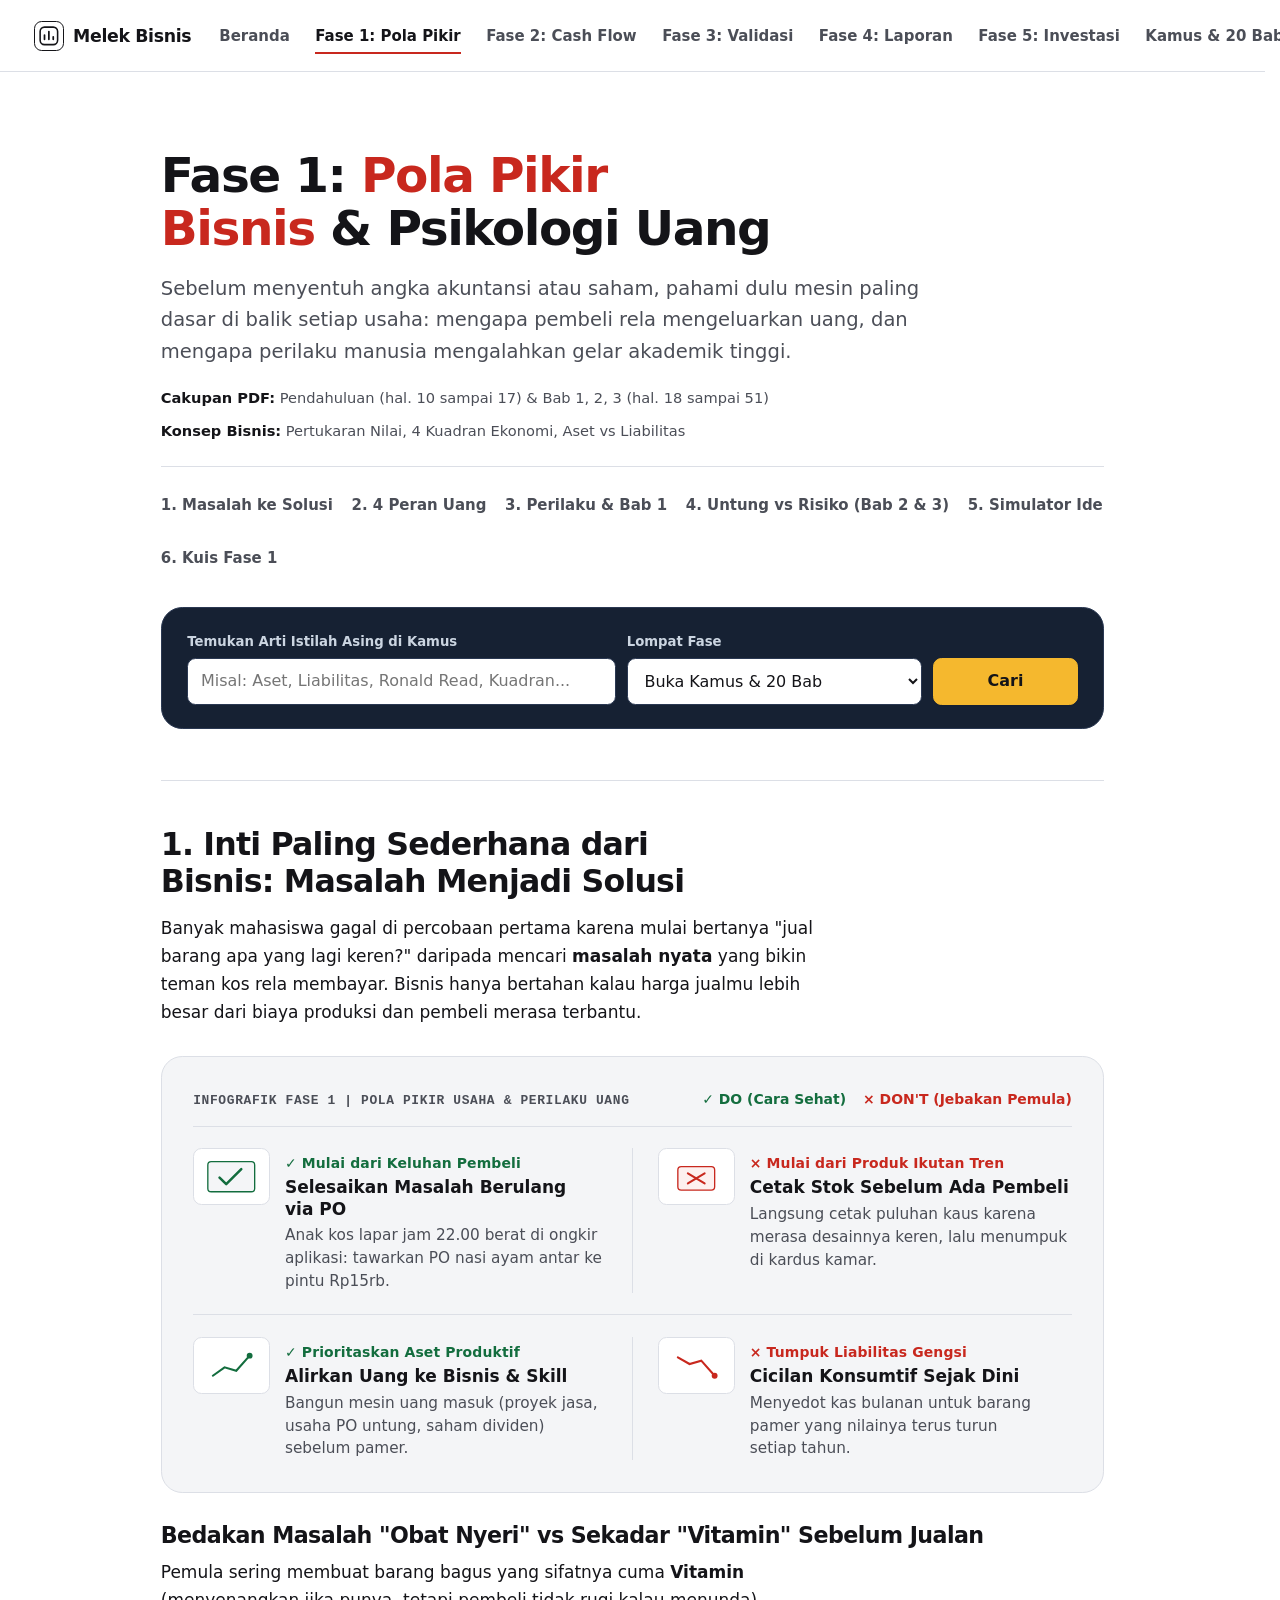
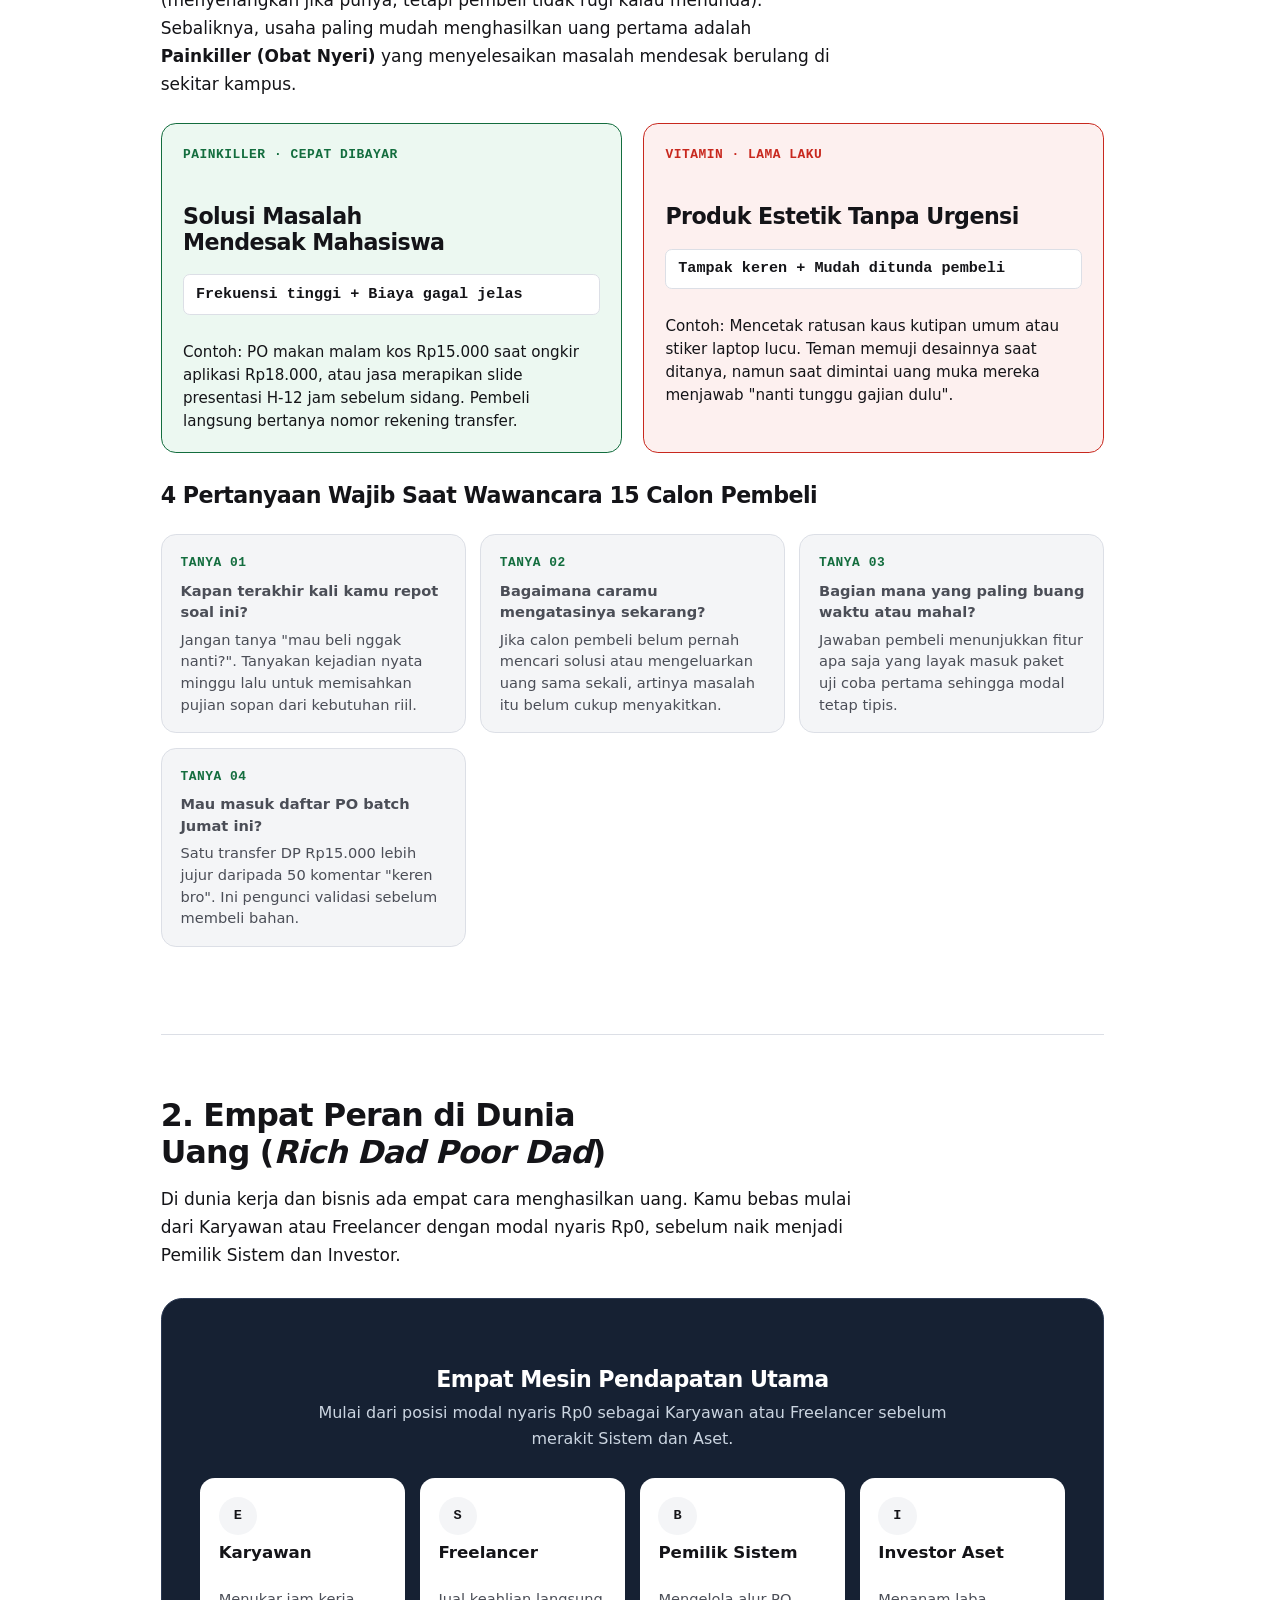
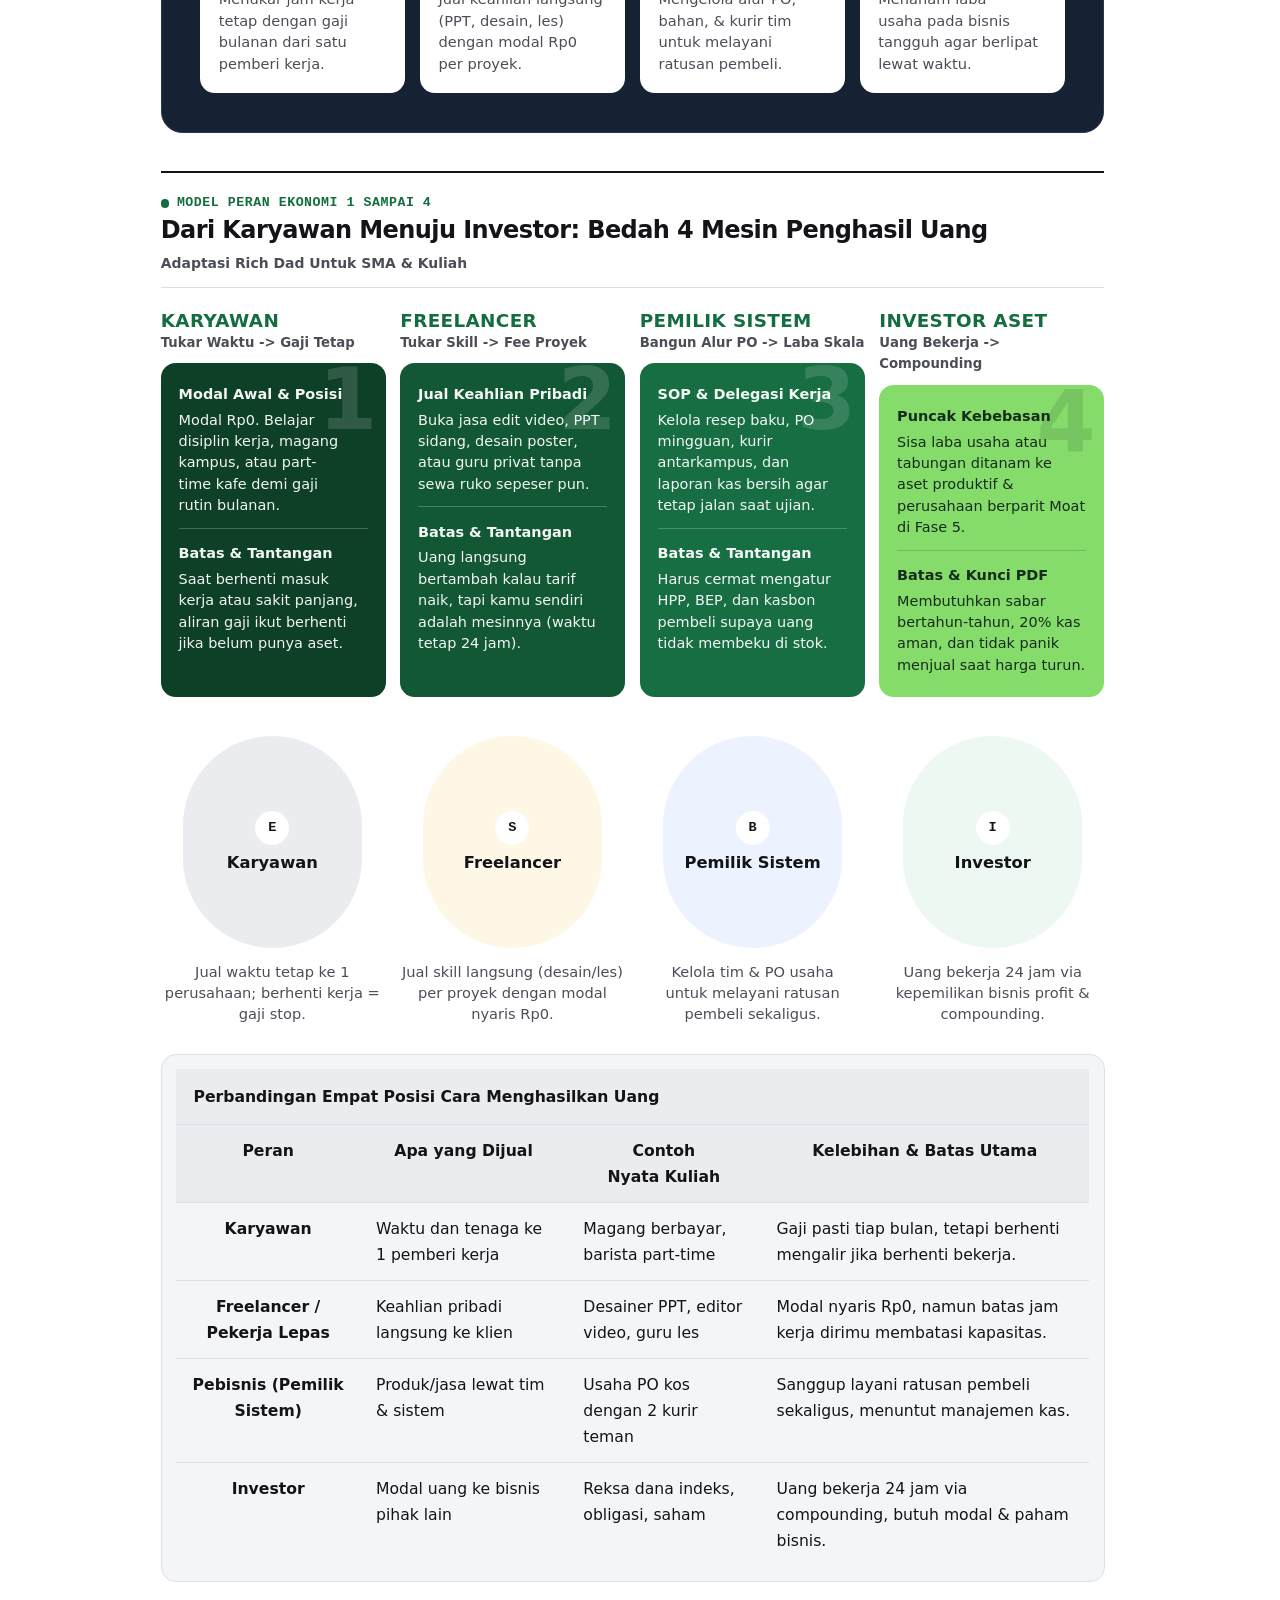
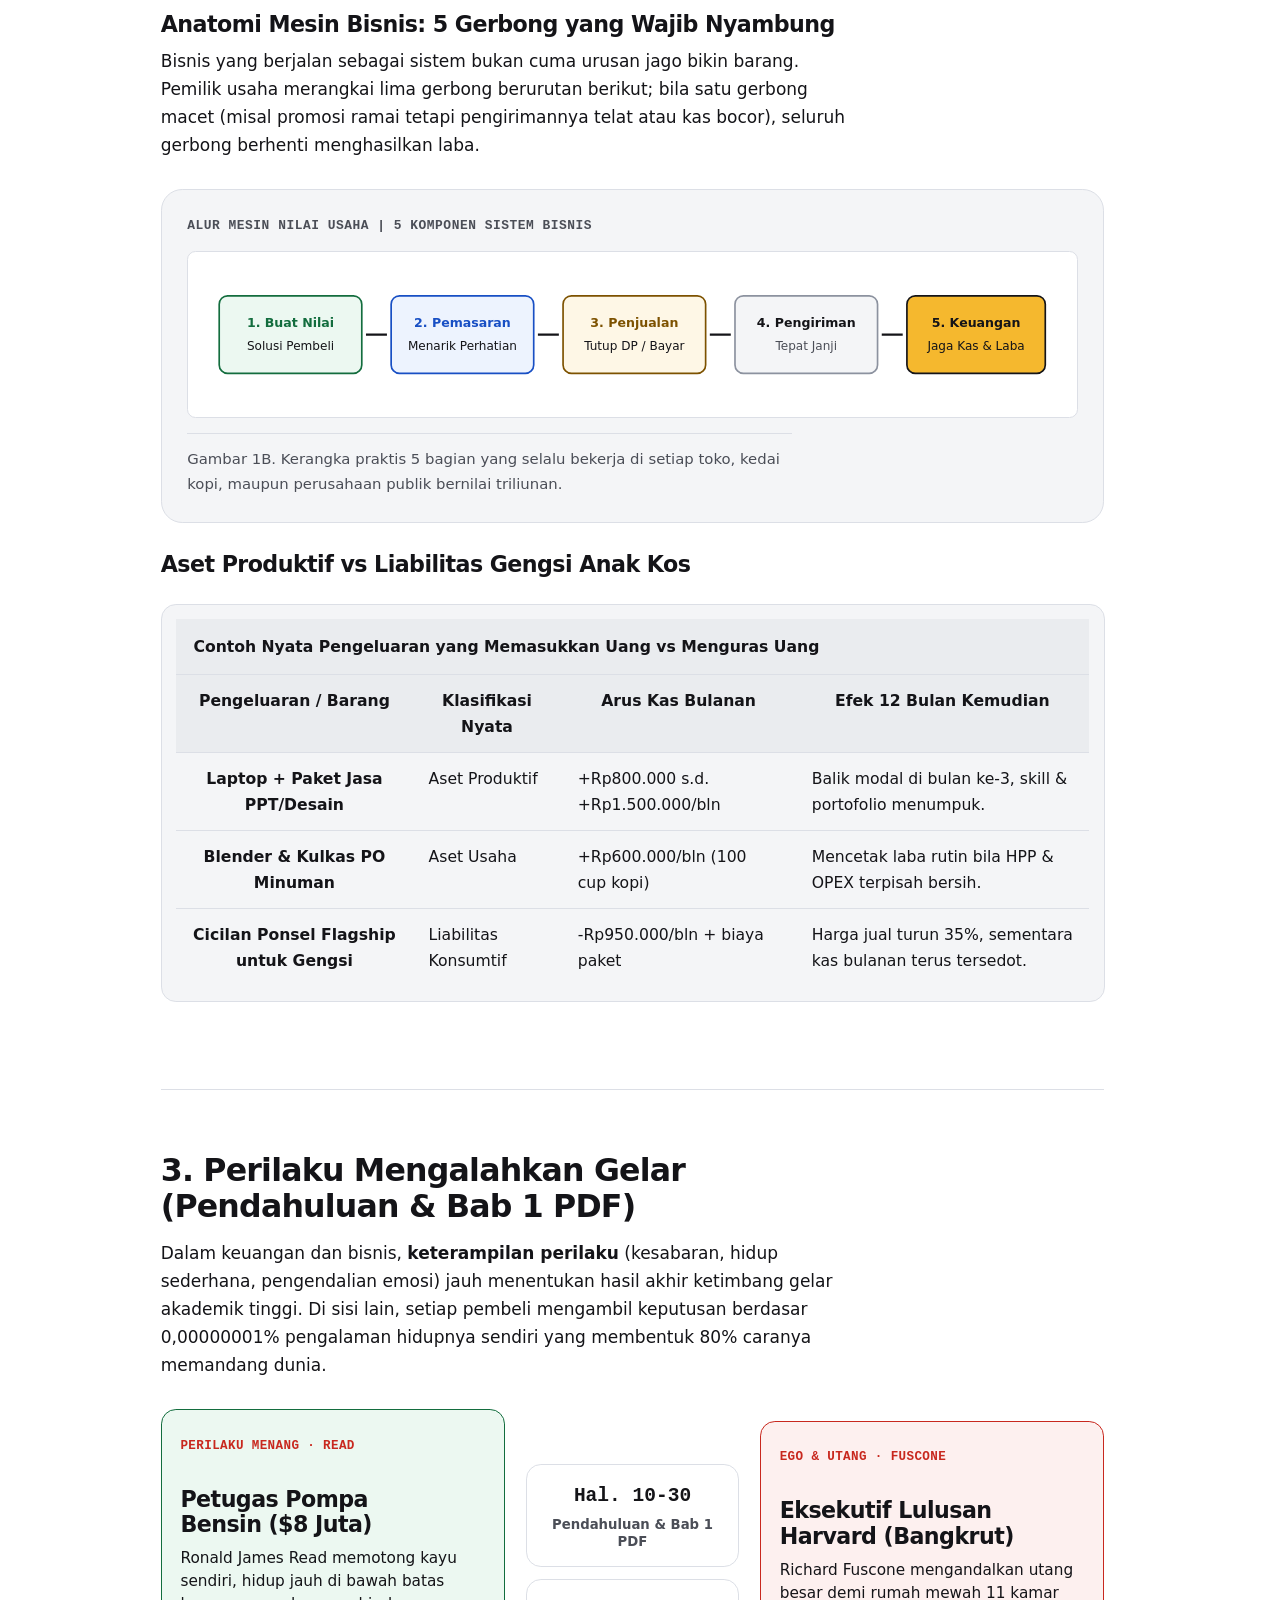
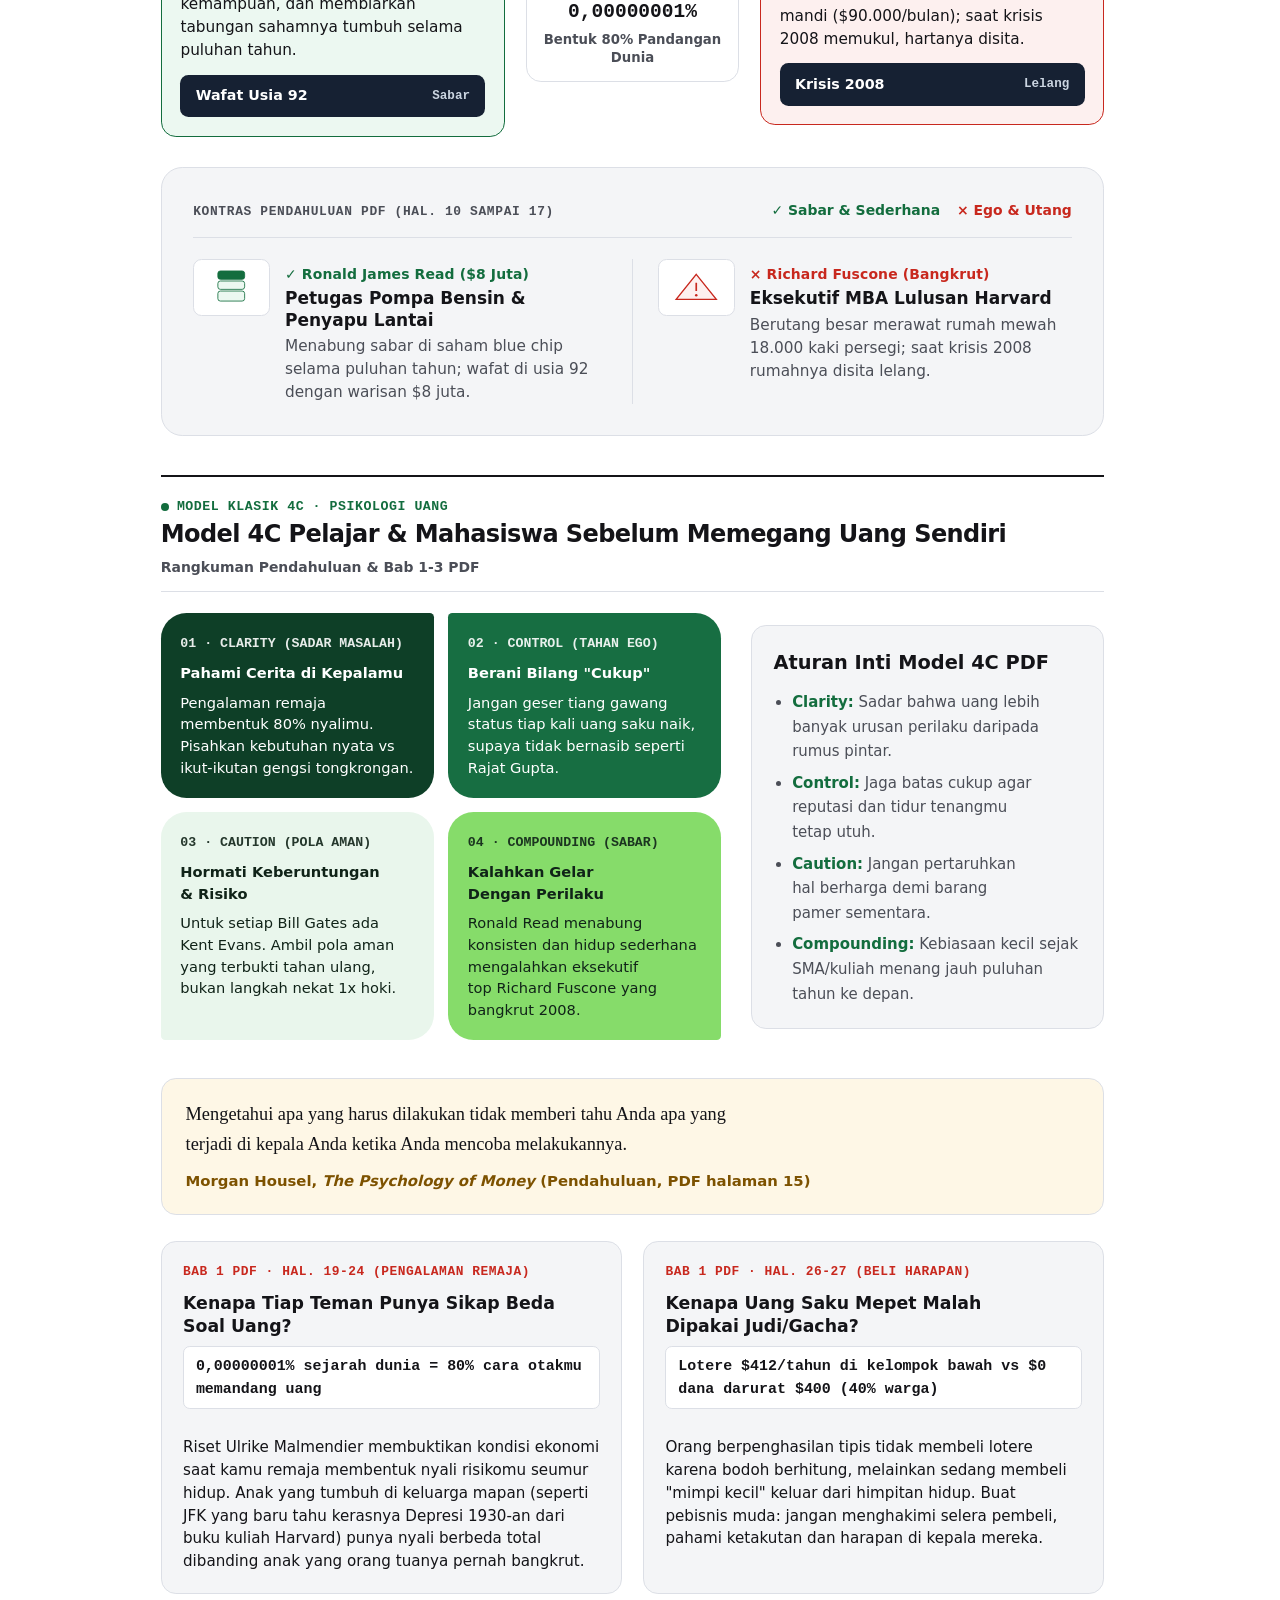
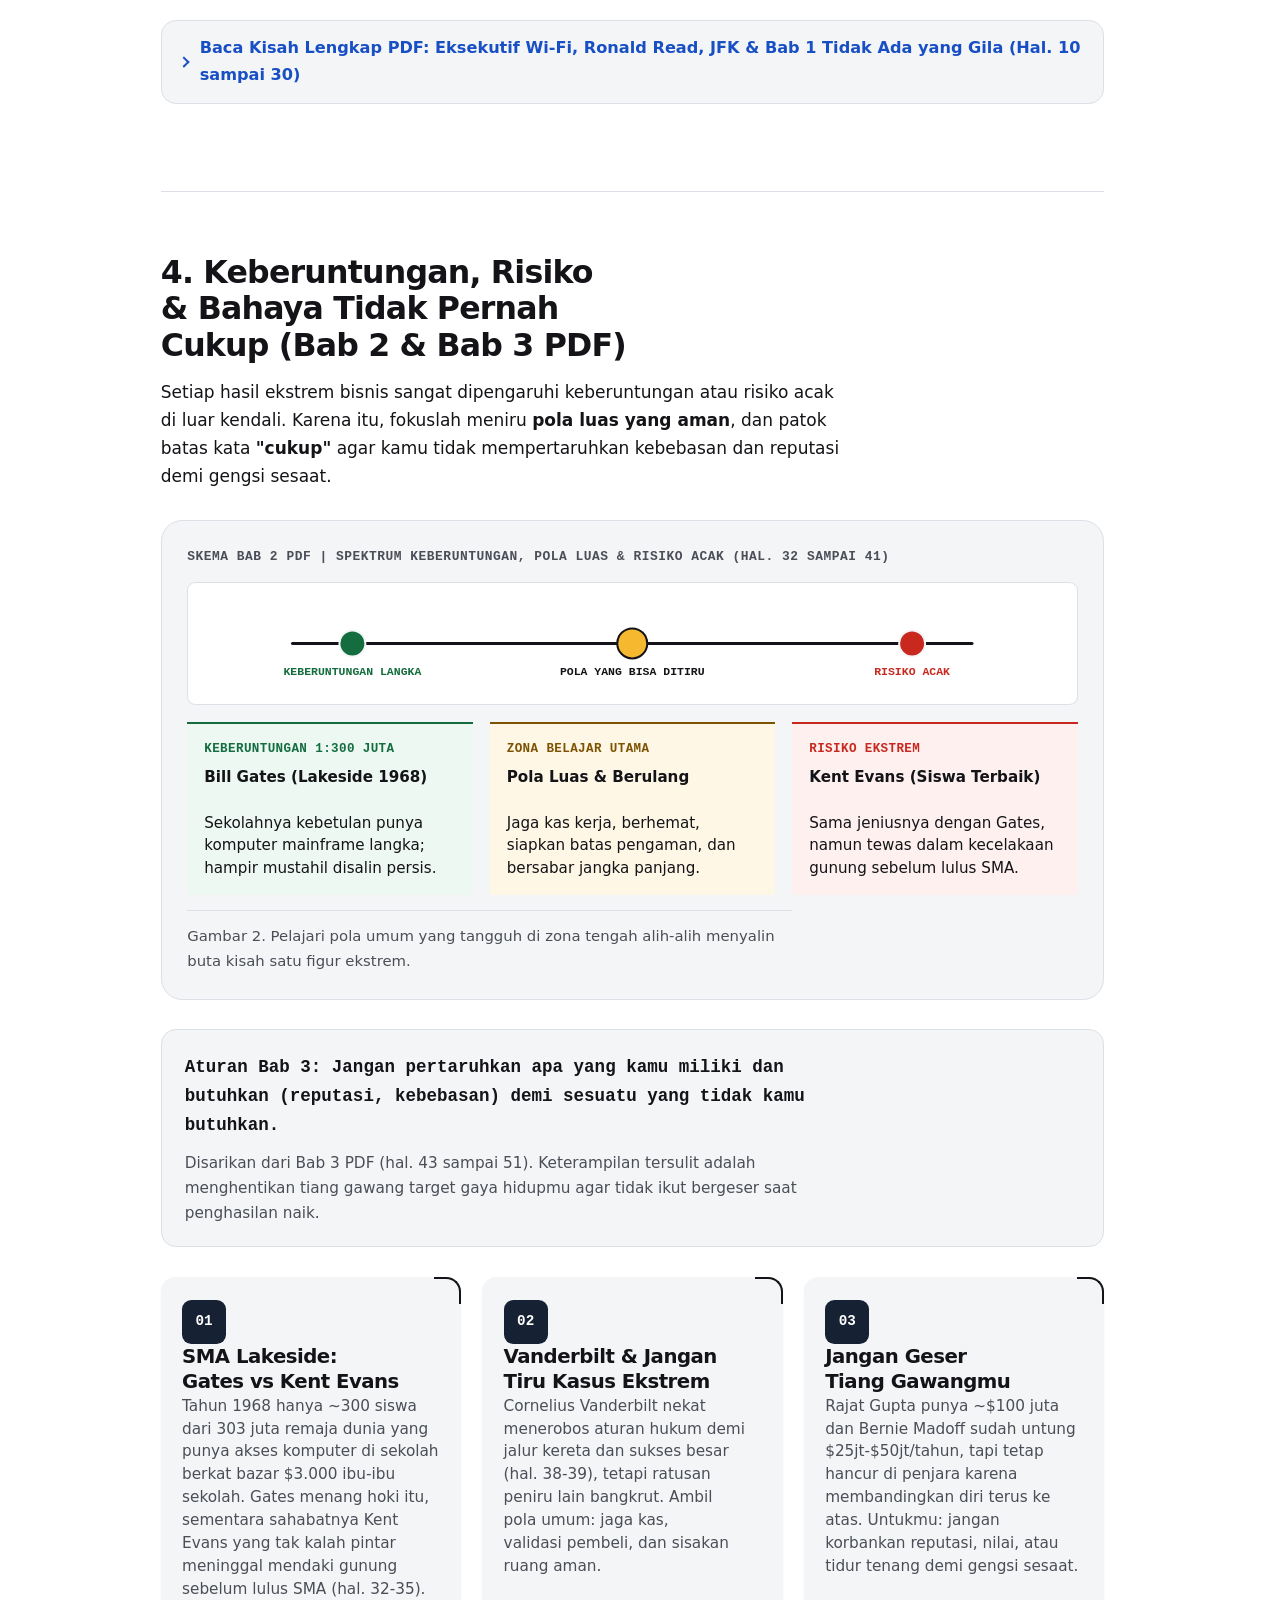
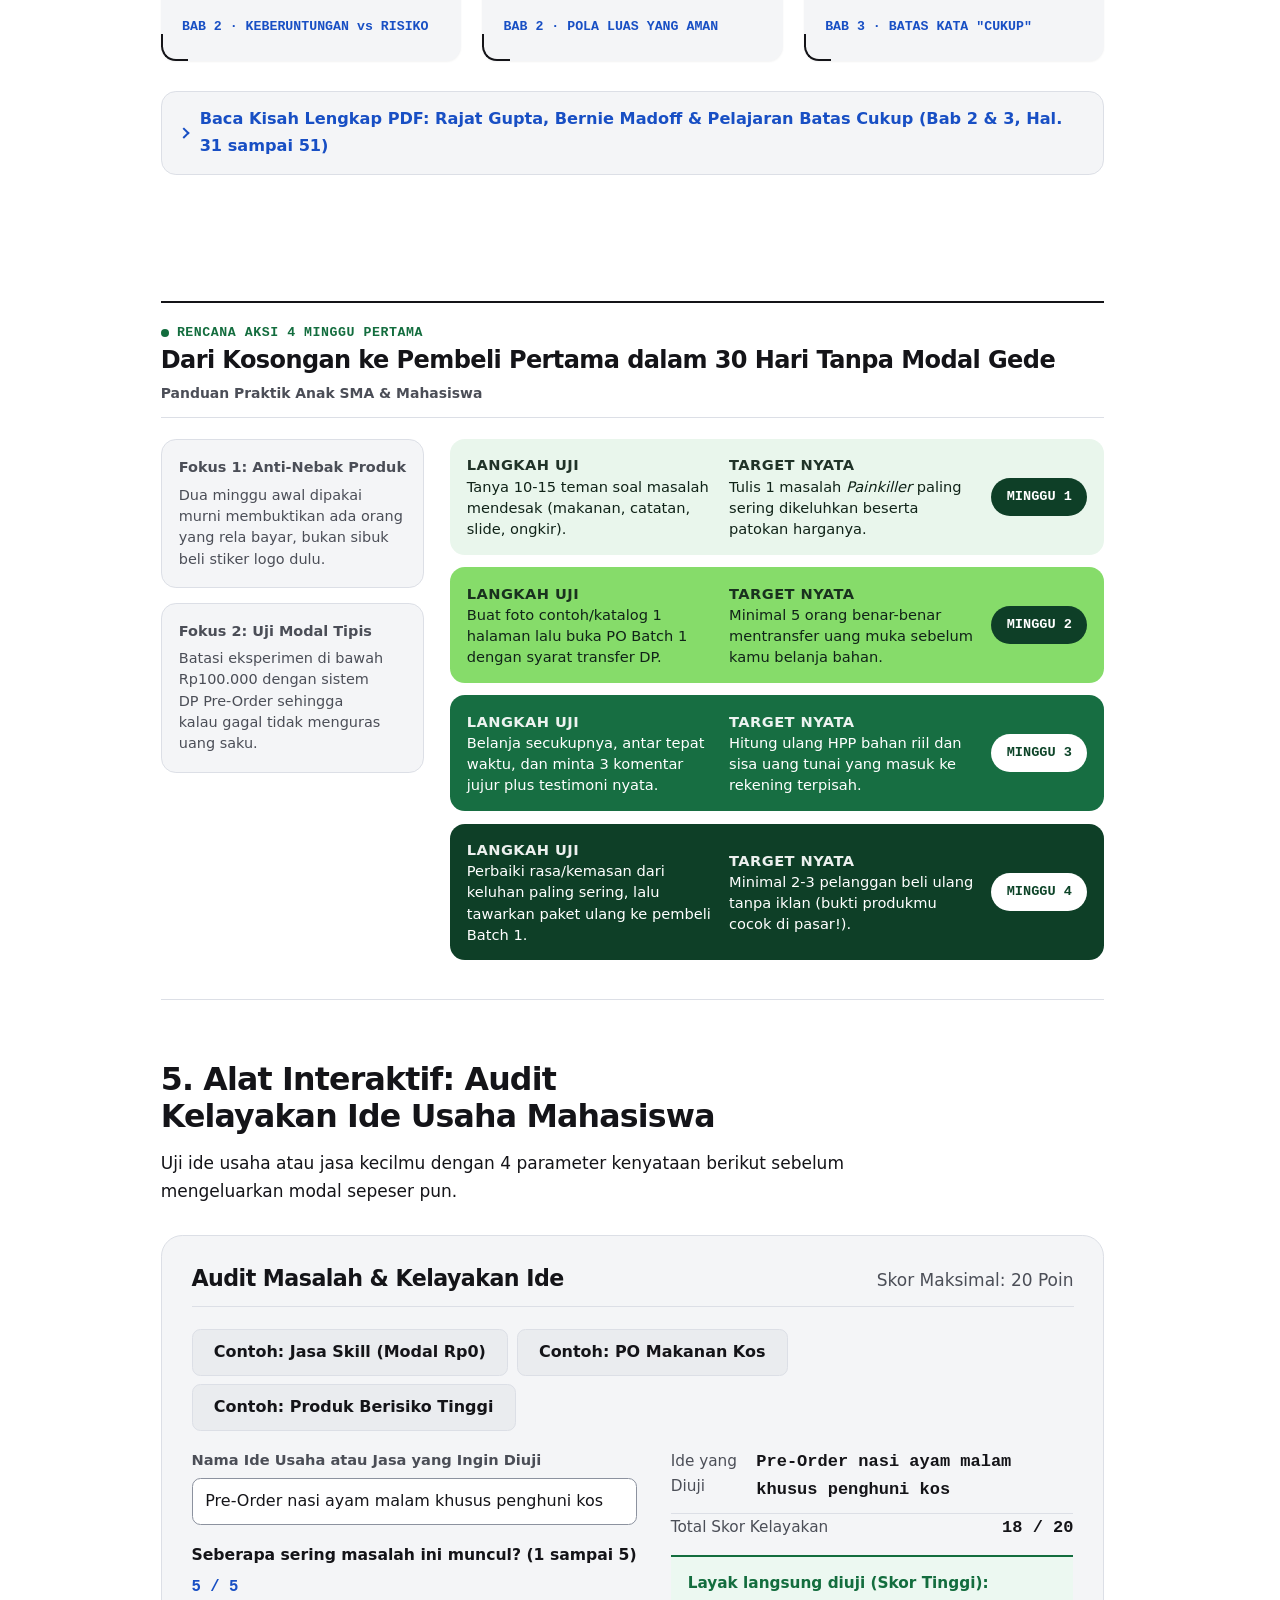
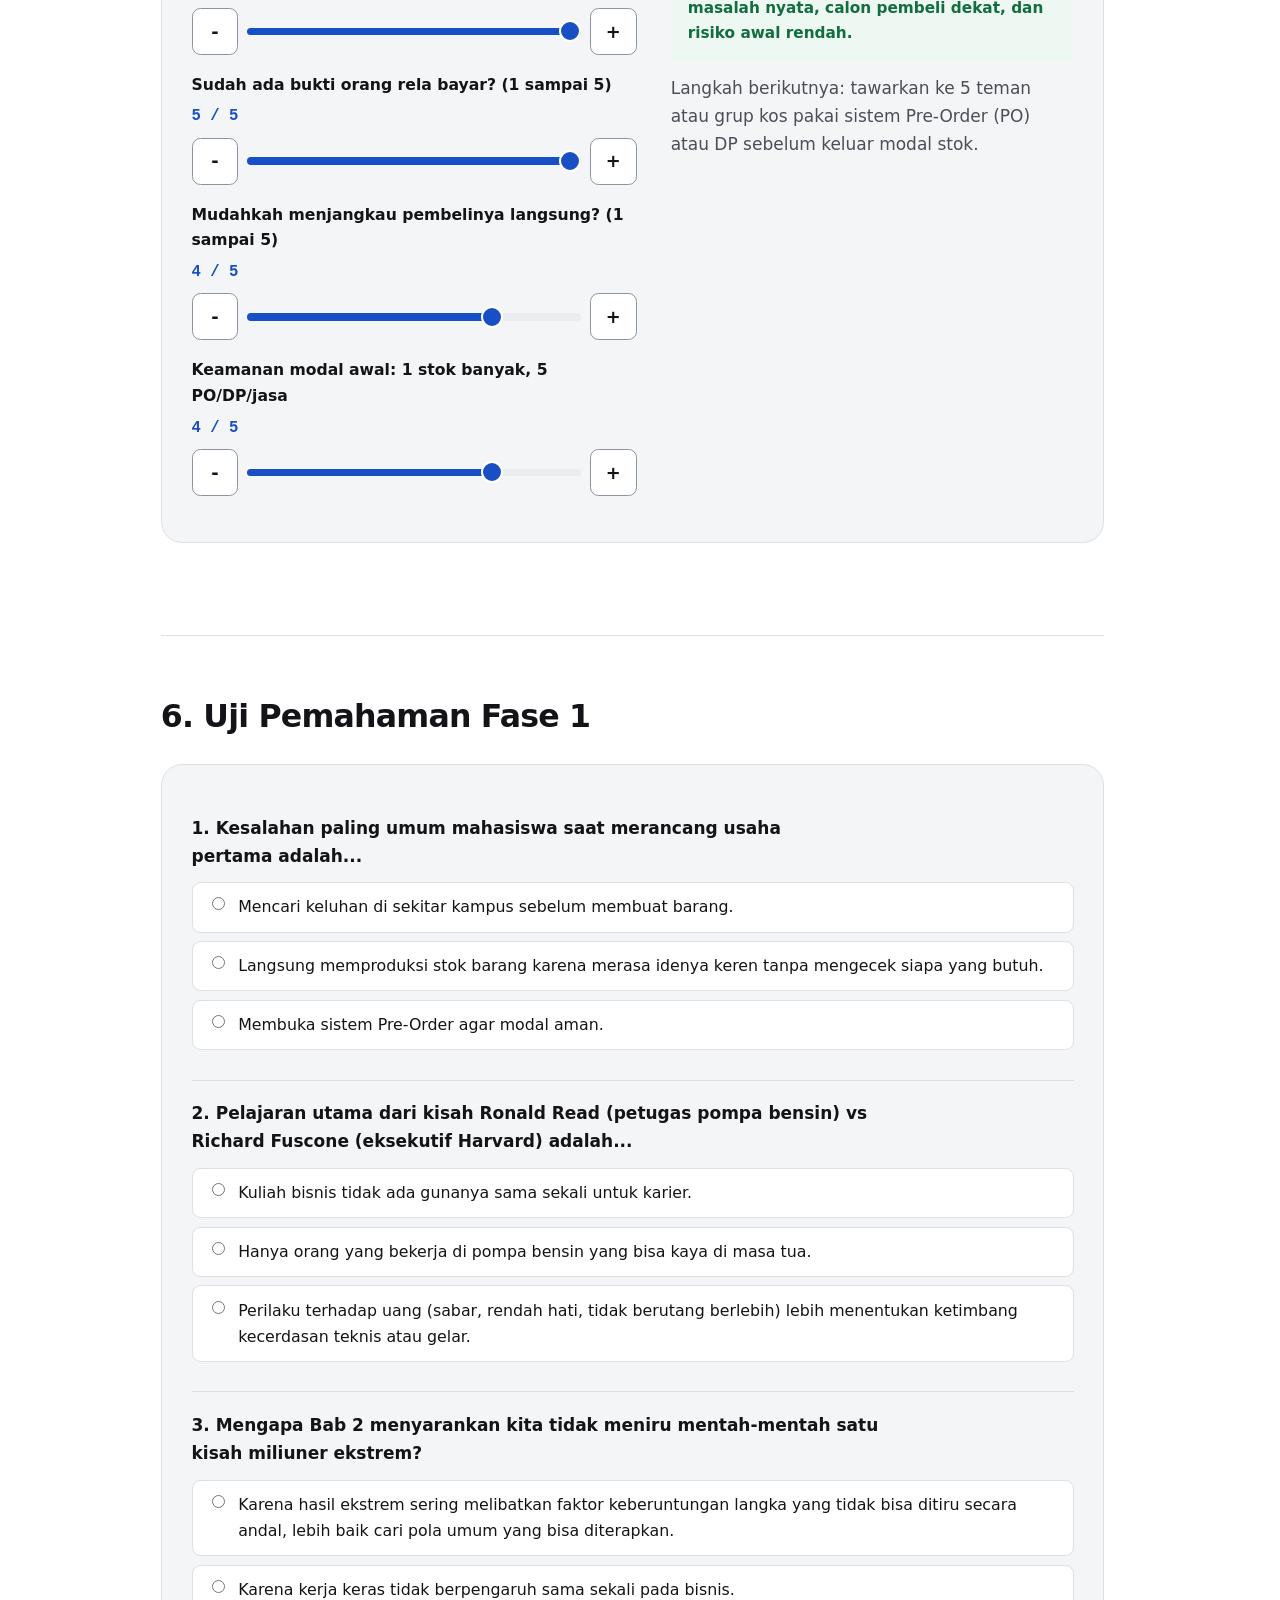
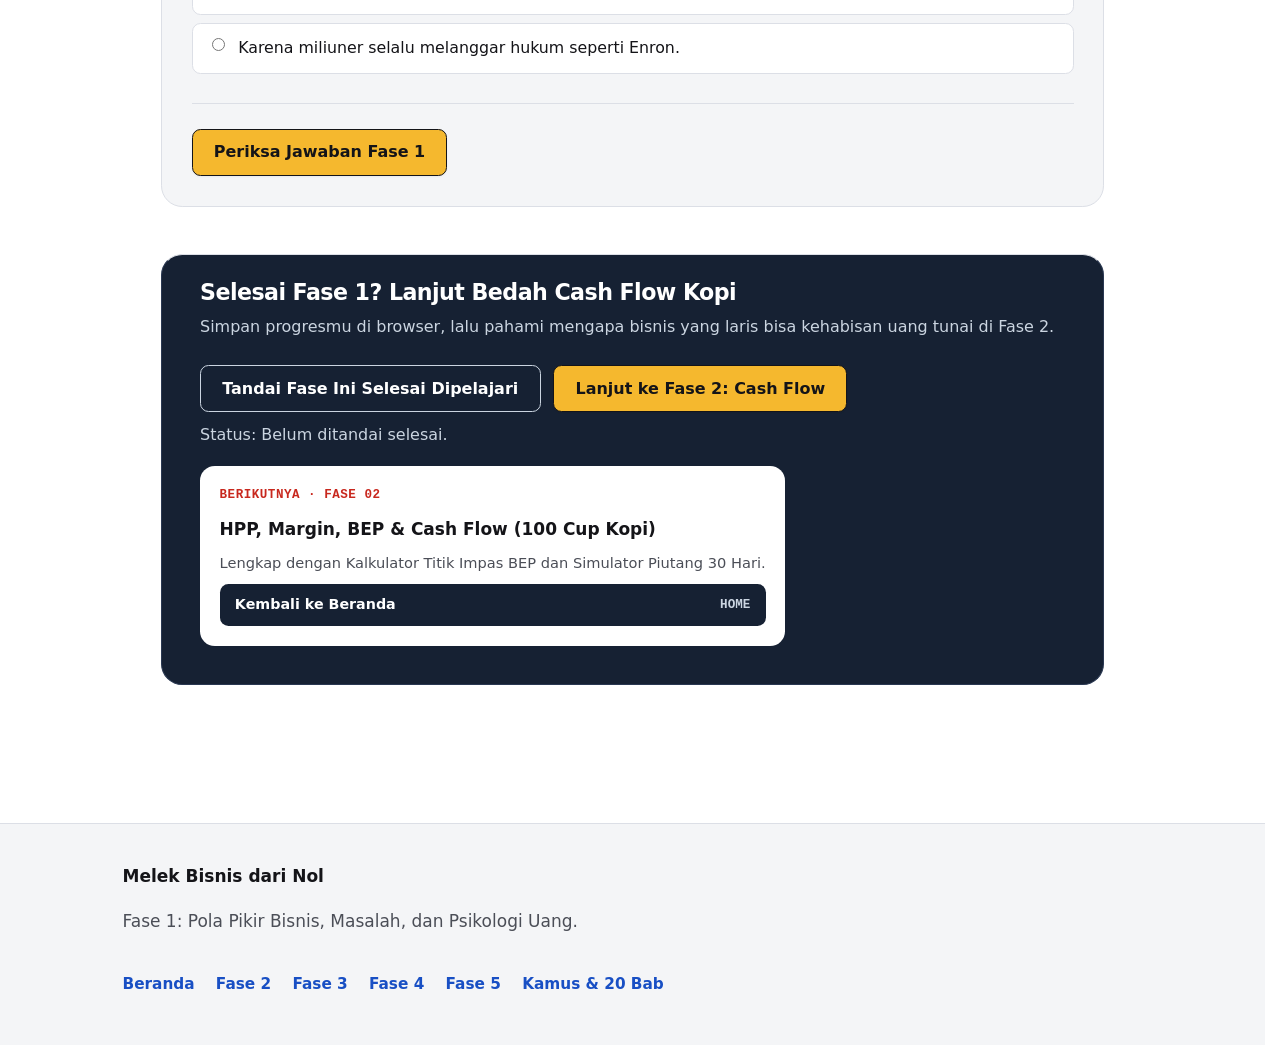
==== commit 036274c2: "Replace forced pyramid triangles with stepped stair bars and tune mobile typography" ====
--- a/fase-1.html
+++ b/fase-1.html
@@ -15,8 +15,8 @@
   </script>
   <title>Fase 1: Pola Pikir Bisnis, Masalah &amp; Psikologi Uang | Melek Bisnis</title>
   <link rel="icon" type="image/svg+xml" href="data:image/svg+xml,%3Csvg xmlns='http://www.w3.org/2000/svg' viewBox='0 0 24 24'%3E%3Crect width='24' height='24' rx='6' fill='%23141418'/%3E%3Cpath d='M7 17v-5M12 17V7M17 17v-3' stroke='%23FFFFFF' stroke-width='2.2' stroke-linecap='round'/%3E%3C/svg%3E">
-  <link rel="stylesheet" href="styles.css?v=20261128a">
-  <script defer src="app.js?v=20261128a"></script>
+  <link rel="stylesheet" href="styles.css?v=20261128b">
+  <script defer src="app.js?v=20261128b"></script>
   <script type="application/ld+json">
   {
     "@context": "https://schema.org",
--- a/styles.css
+++ b/styles.css
@@ -316,9 +316,9 @@
     text-wrap: balance;
   }
 
-  h1 { font-size: clamp(2.3rem, 1.7rem + 2.2vw, 3.2rem); letter-spacing: -0.03em; line-height: 1.08; }
-  h2 { font-size: clamp(1.65rem, 1.38rem + 1vw, 2.1rem); margin-block-end: 0.85rem; }
-  h3 { font-size: clamp(1.18rem, 1.12rem + 0.35vw, 1.38rem); margin-block-start: 1.75rem; margin-block-end: 0.55rem; }
+  h1 { font-size: clamp(1.75rem, 1.35rem + 2vw, 3rem); letter-spacing: -0.03em; line-height: 1.1; }
+  h2 { font-size: clamp(1.38rem, 1.18rem + 0.9vw, 1.98rem); margin-block-end: 0.85rem; }
+  h3 { font-size: clamp(1.12rem, 1.04rem + 0.35vw, 1.36rem); margin-block-start: 1.75rem; margin-block-end: 0.55rem; }
   h4 { font-size: 1rem; margin-block-start: 1.25rem; margin-block-end: 0.35rem; }
 
   :where(p, blockquote, li) {
@@ -1889,7 +1889,7 @@
   .medallion-circle.tone-3 { background: var(--g-leaf); }
   .medallion-circle.tone-4 { background: var(--g-bright); color: var(--g-bright-ink); }
 
-  .medallion-num { font-family: var(--font-mono); font-size: 1.35rem; font-weight: 900; line-height: 1.1; }
+  .medallion-num { font-family: var(--font-mono); font-size: clamp(1.1rem, 1rem + 0.45vw, 1.35rem); font-weight: 900; line-height: 1.1; }
   .medallion-label { font-size: 0.84rem; font-weight: 800; line-height: 1.25; }
   .medallion-sub { font-size: 0.78rem; opacity: 0.94; line-height: 1.28; }
 
@@ -1979,6 +1979,30 @@
   .pyramid-tier p { font-size: 0.85rem; line-height: 1.48; color: var(--text-secondary); max-inline-size: var(--measure); margin: 0; }
 
   .pyramid-figure { margin: 0; justify-self: center; inline-size: min(100%, 19rem); }
+
+  /* Stepped Stair Stack (Replaces cramped triangle apex with clean widening stair bars) */
+  .stair-stack {
+    display: grid;
+    gap: 0.6rem;
+    justify-items: center;
+    inline-size: 100%;
+  }
+
+  .stair-bar {
+    border-radius: var(--radius-md);
+    padding: 0.78rem 0.95rem;
+    text-align: center;
+    display: grid;
+    gap: 0.15rem;
+    min-inline-size: 0;
+  }
+
+  .stair-bar.tier-top { inline-size: min(100%, 12.75rem); background: var(--g-bright); color: var(--g-bright-ink); }
+  .stair-bar.tier-mid { inline-size: min(100%, 15.75rem); background: var(--g-leaf); color: #FFFFFF; }
+  .stair-bar.tier-base { inline-size: 100%; background: var(--g-deep); color: #FFFFFF; }
+
+  .stair-code { font-family: var(--font-mono); font-size: 0.78rem; font-weight: 800; opacity: 0.9; letter-spacing: 0.03em; }
+  .stair-label { font-size: clamp(0.86rem, 0.82rem + 0.25vw, 0.98rem); font-weight: 900; line-height: 1.25; }
 
   .pyramid-badges {
     display: grid;
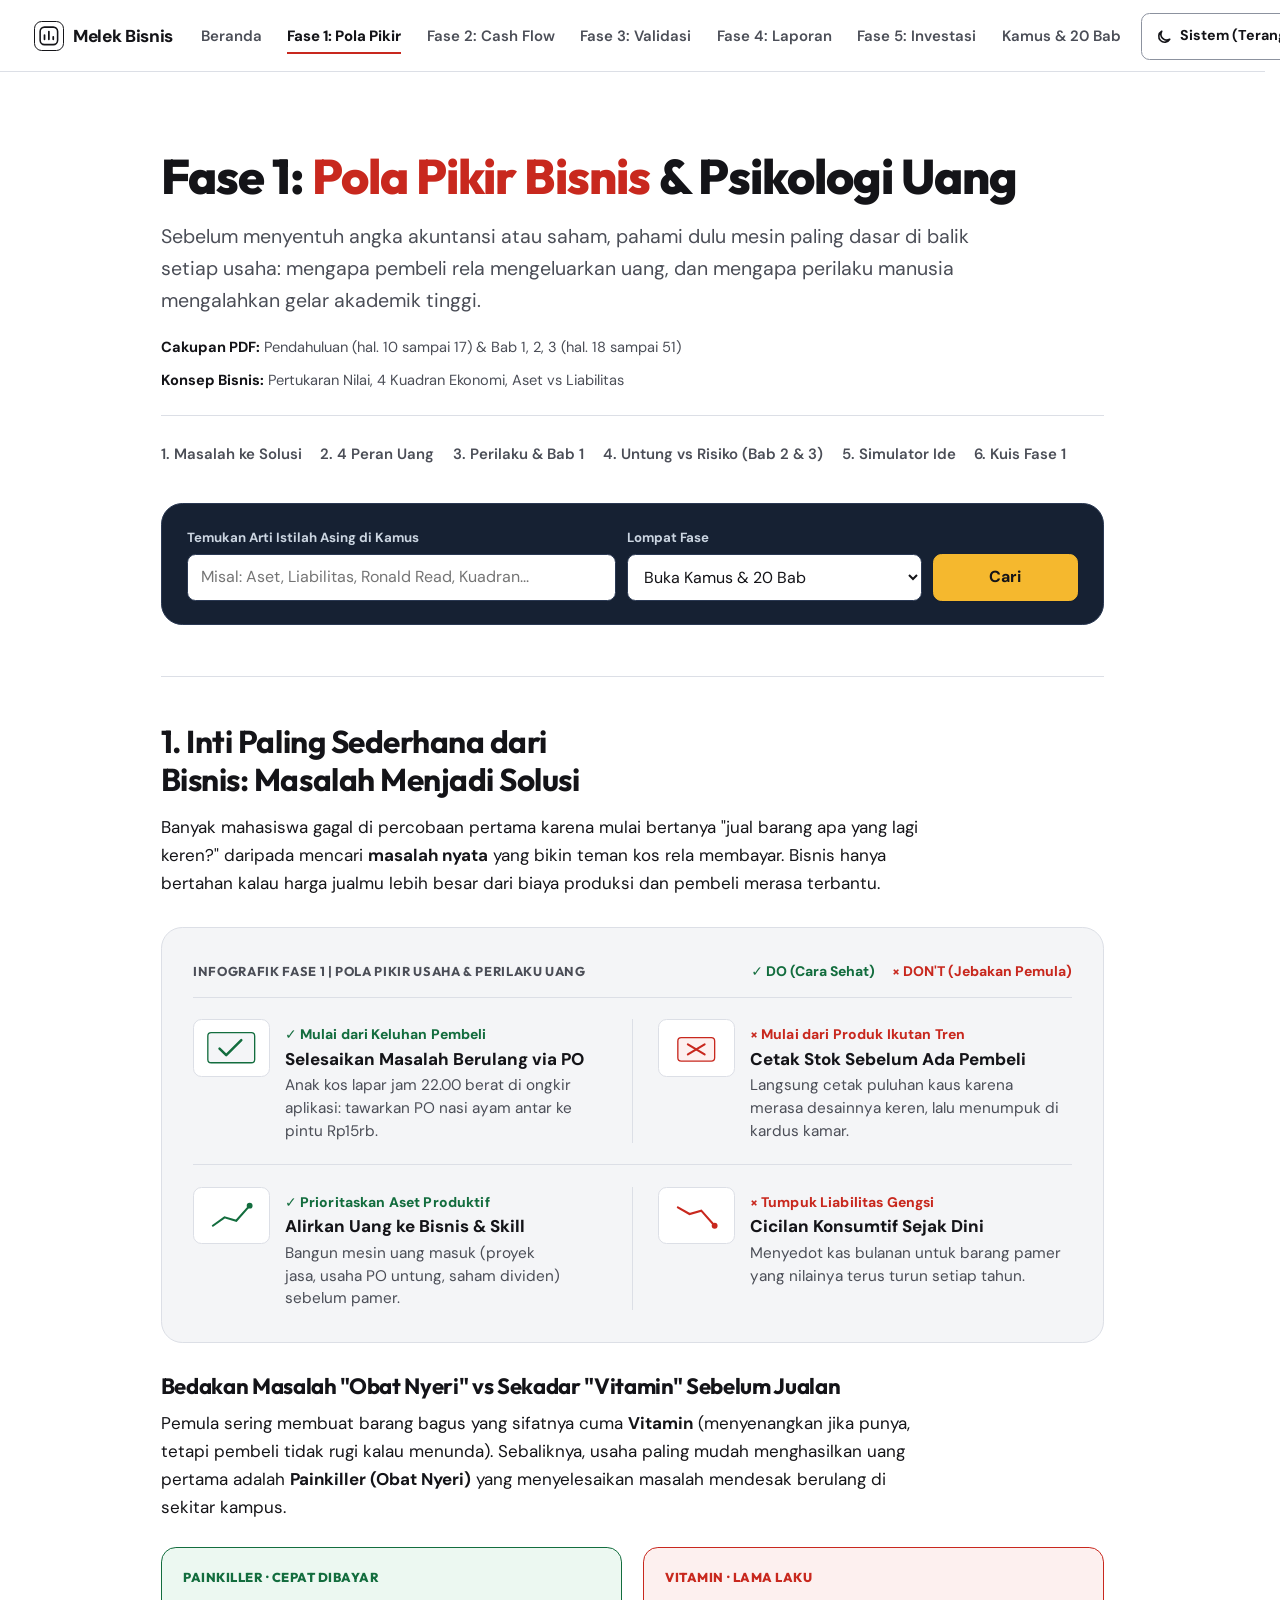
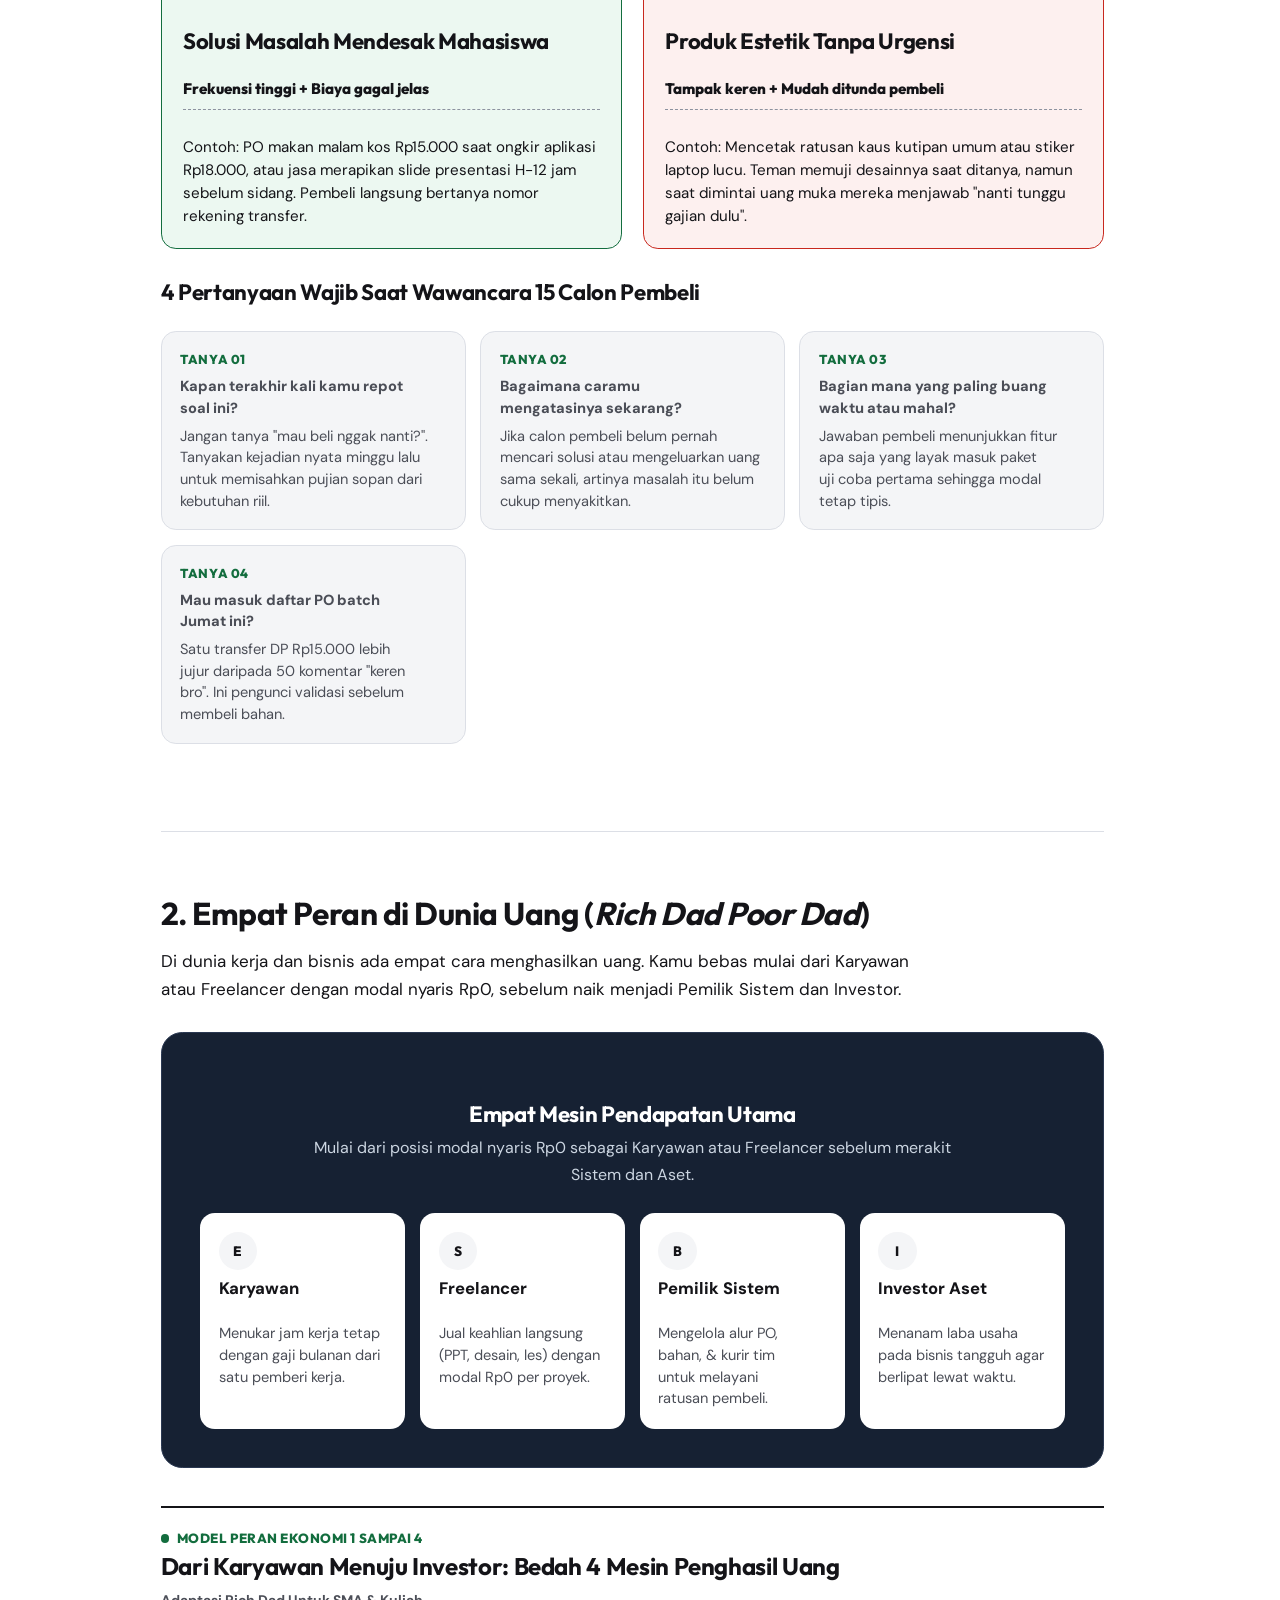
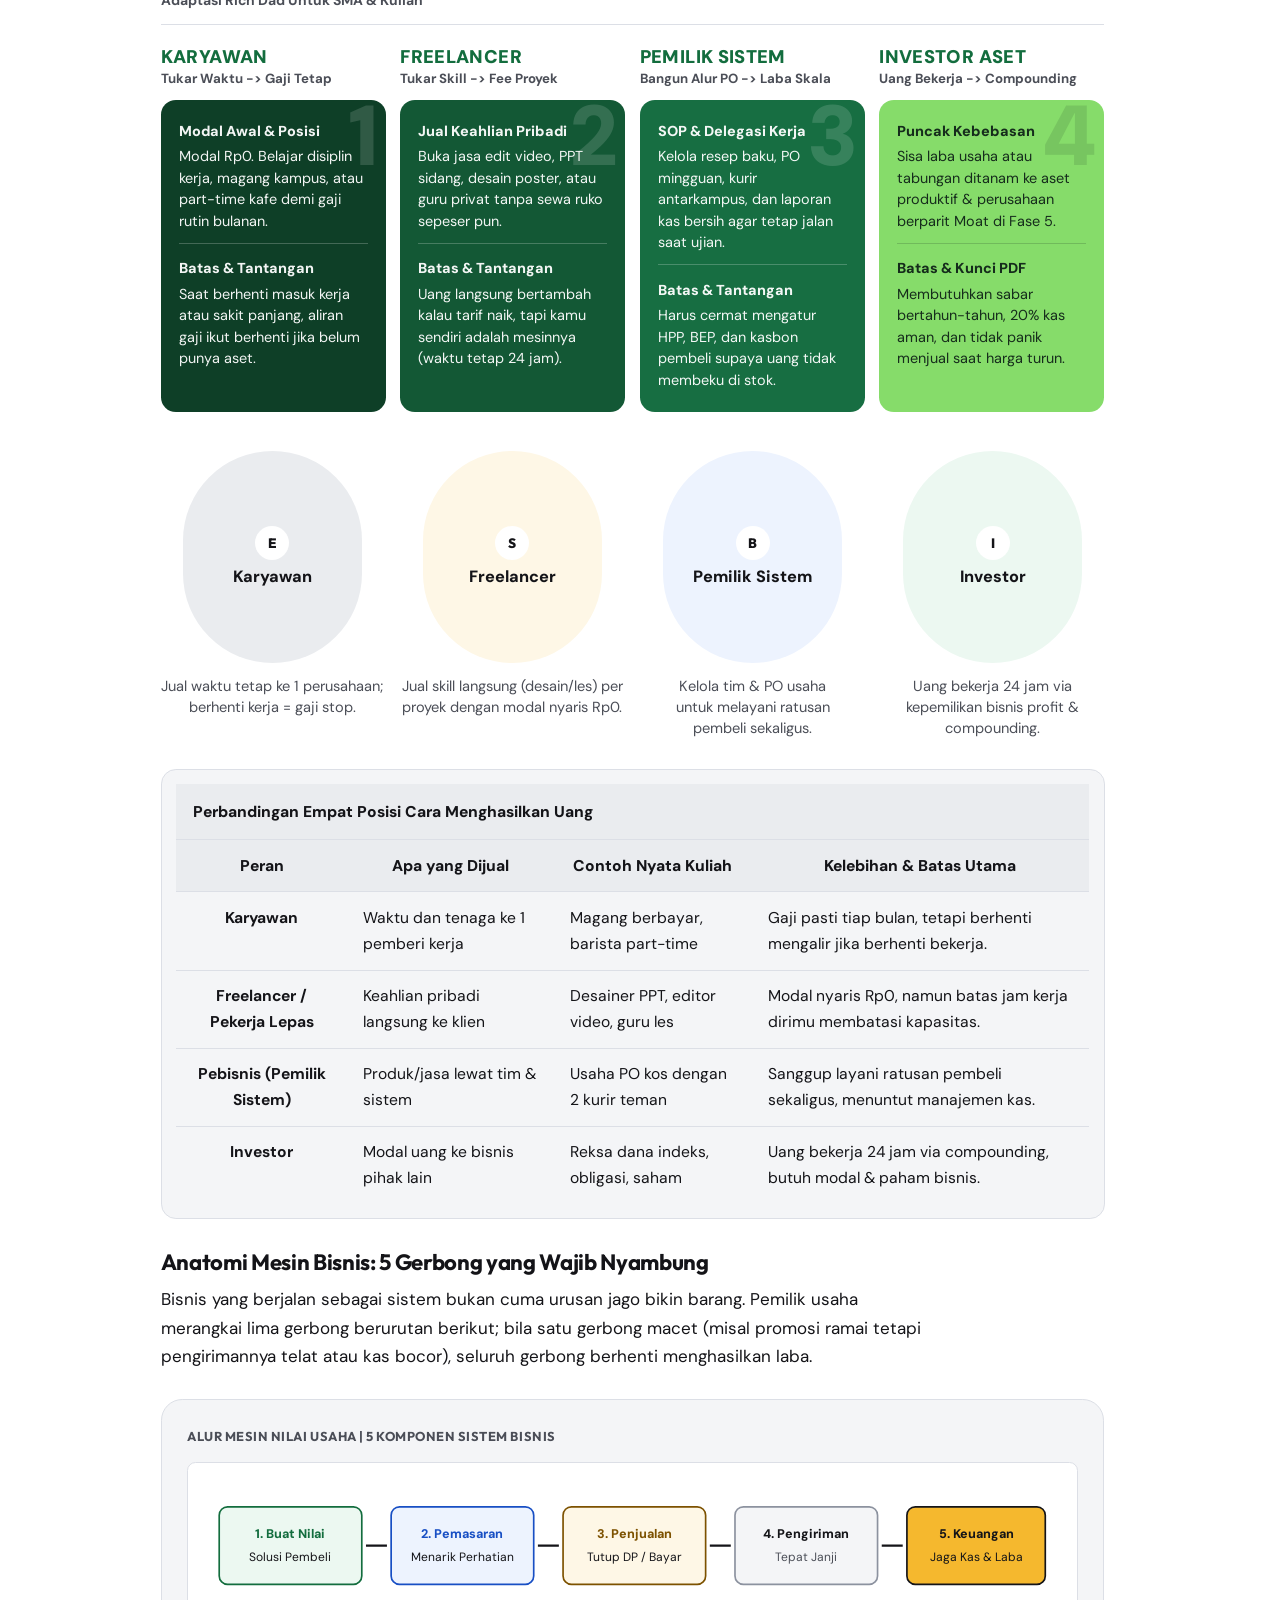
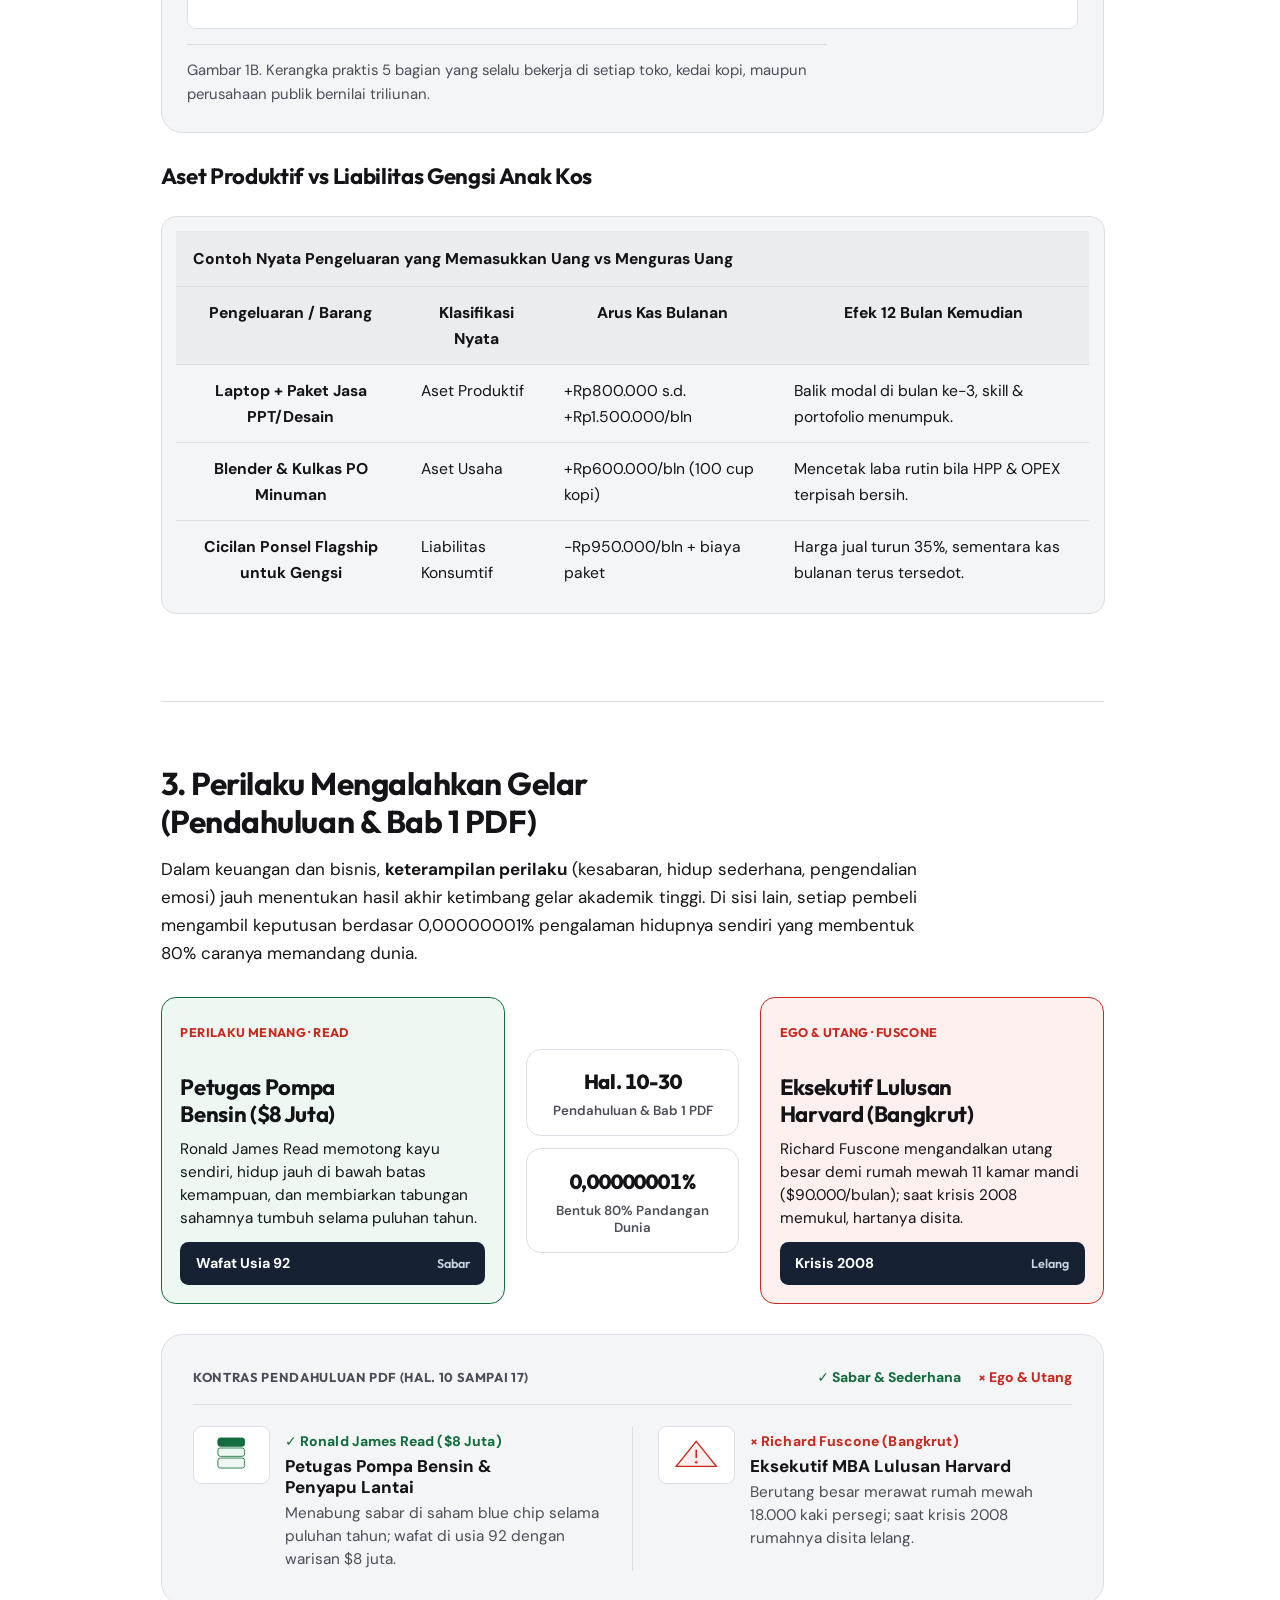
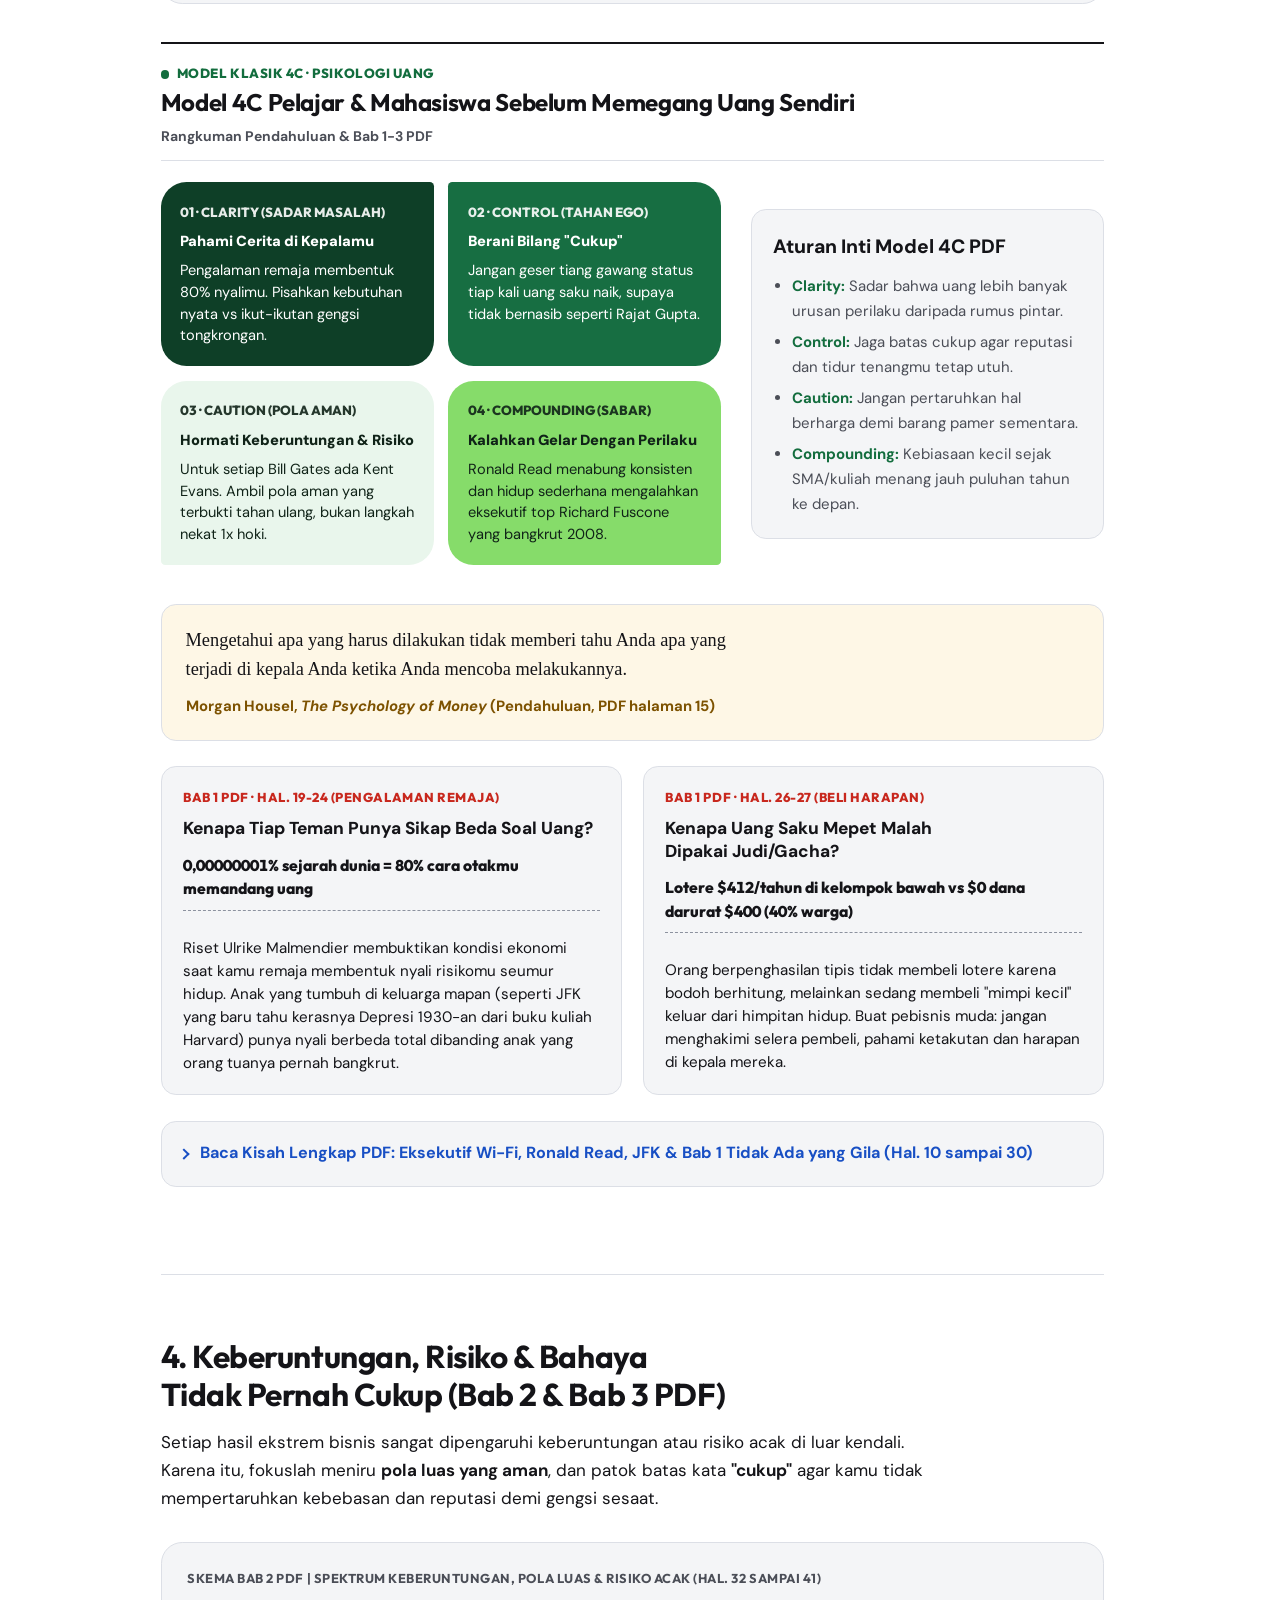
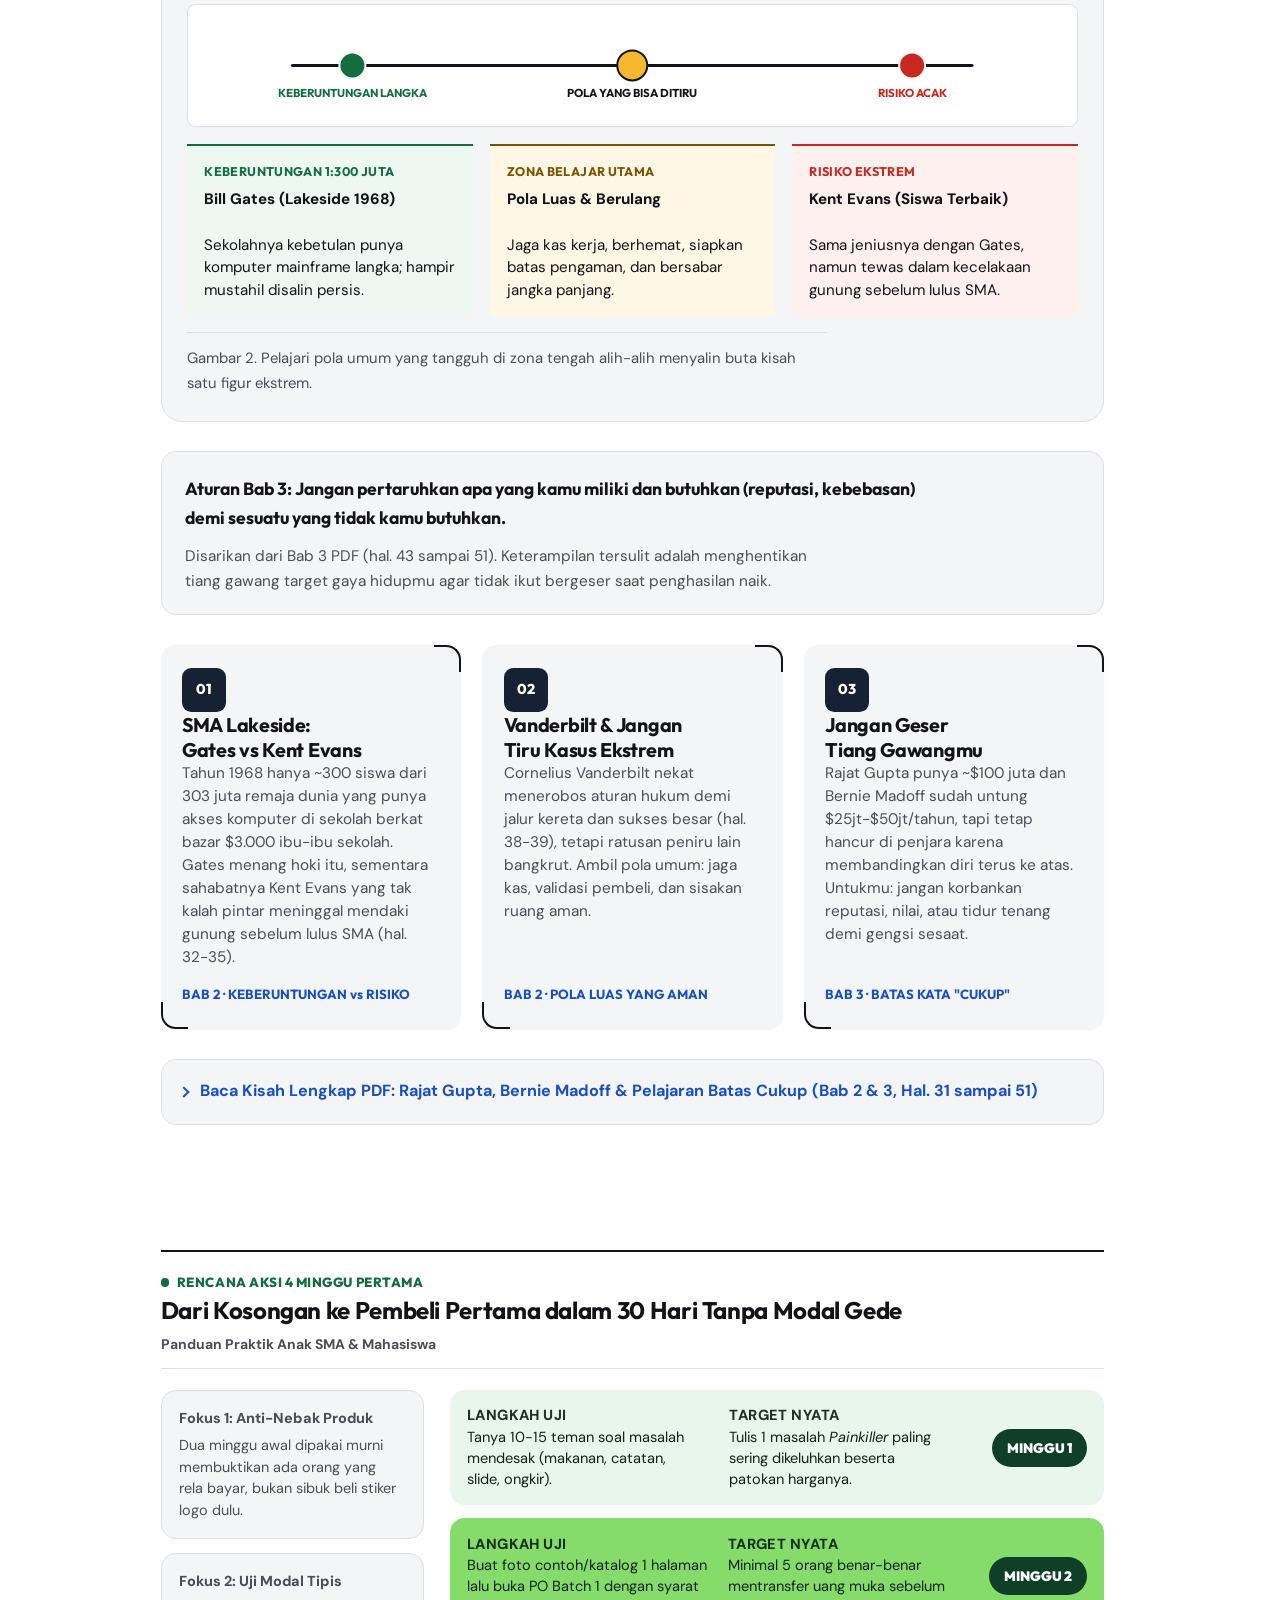
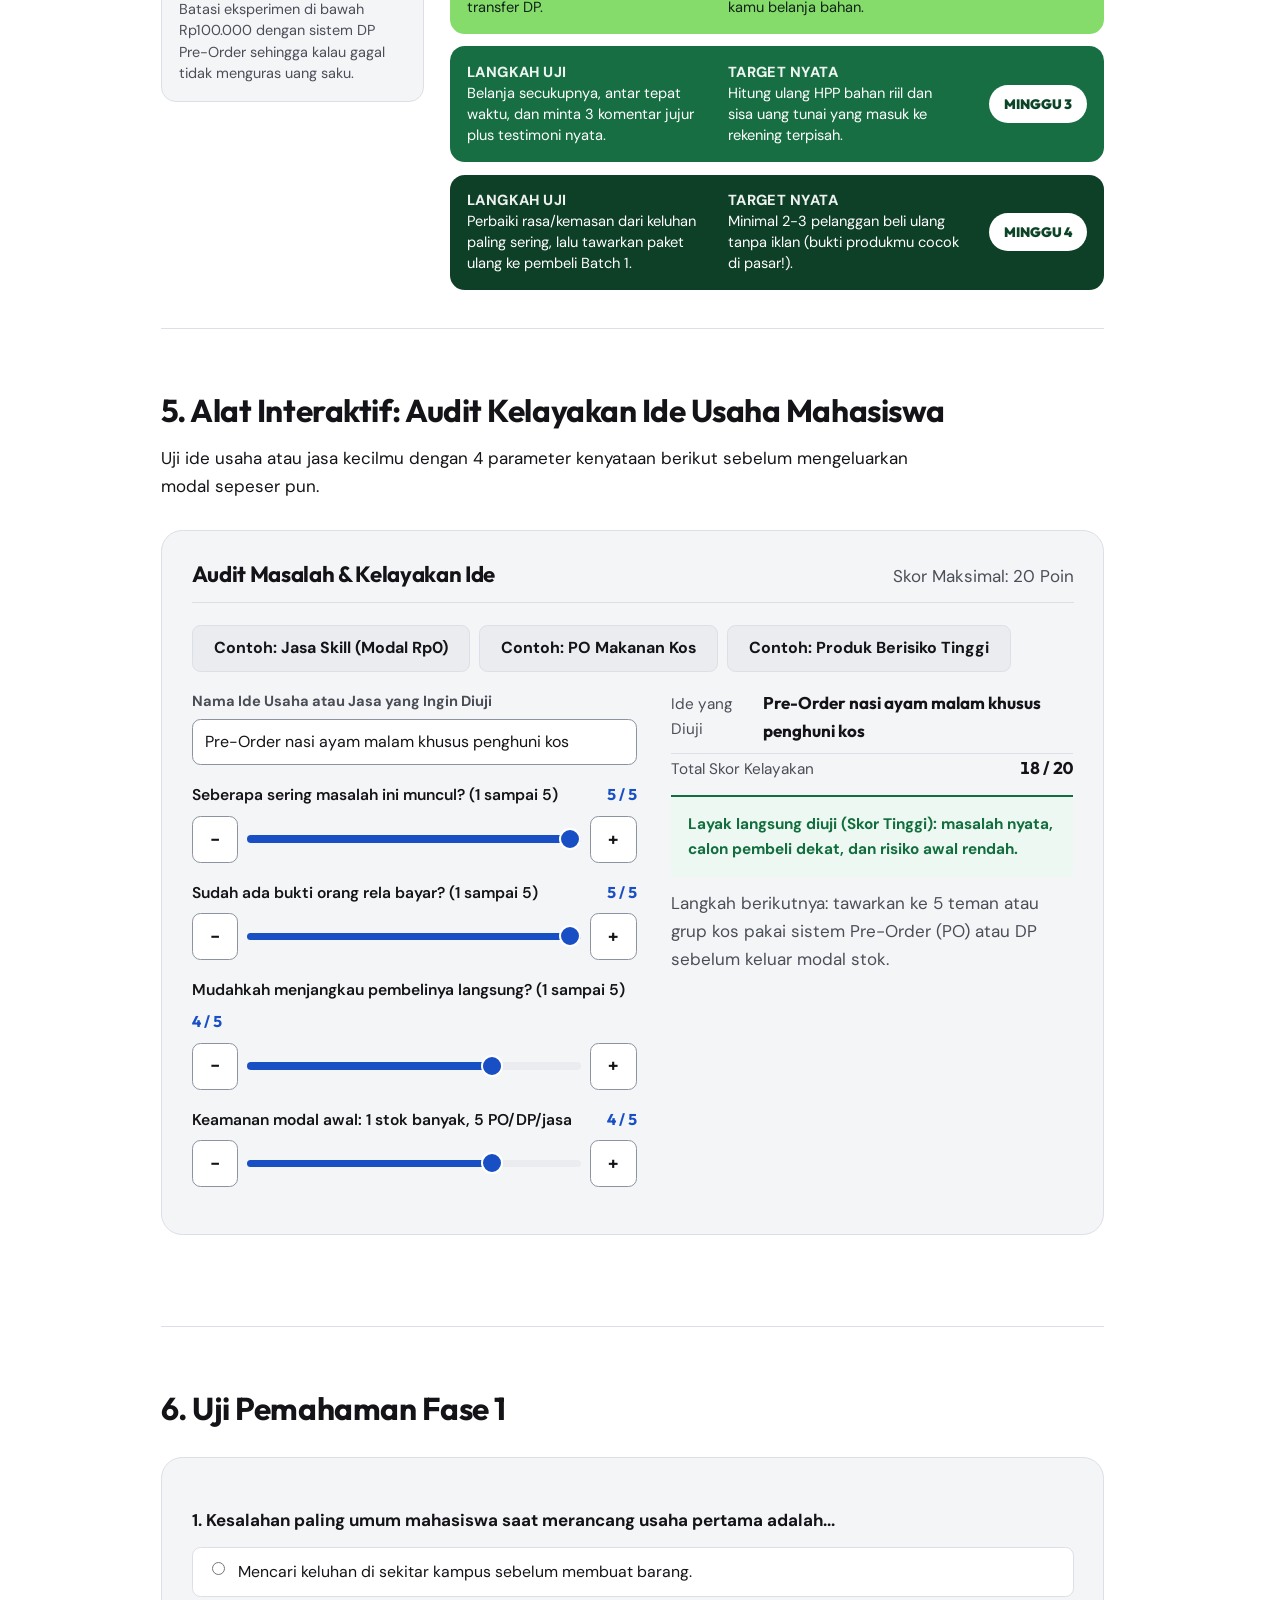
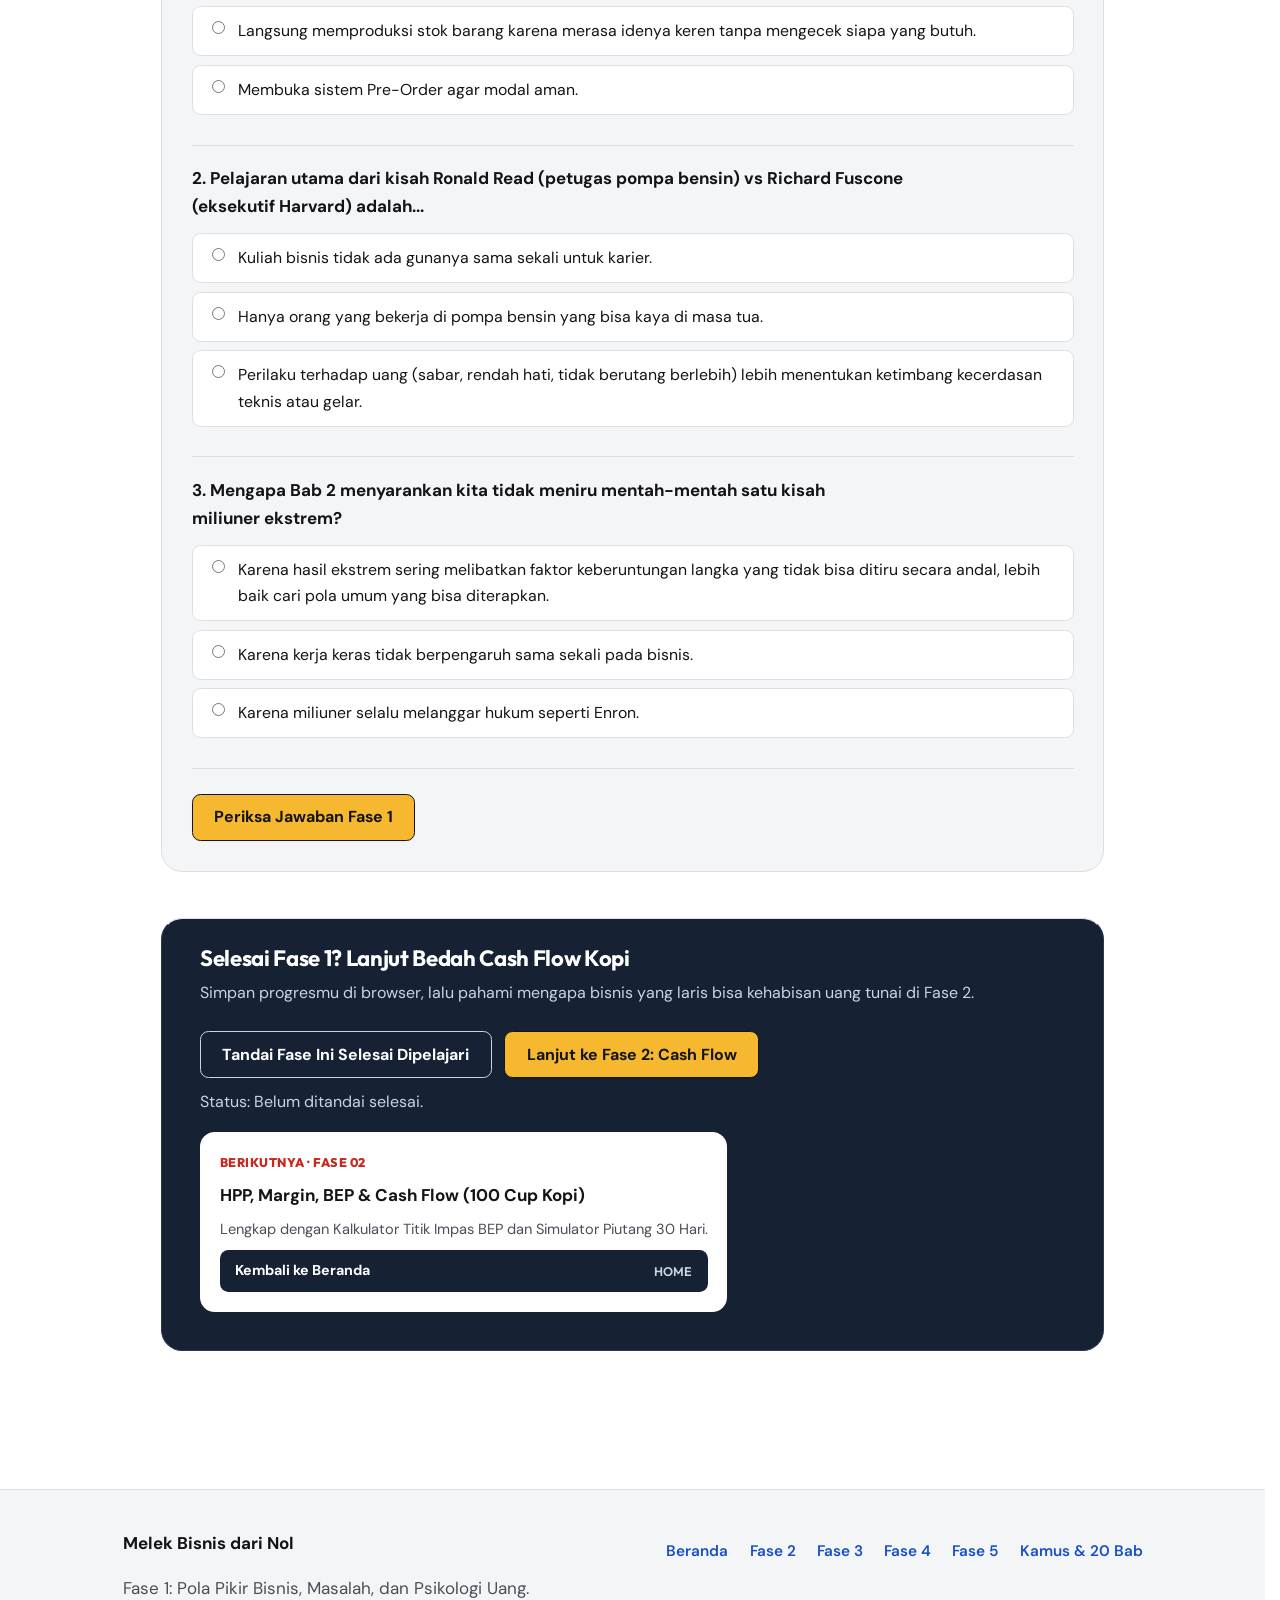
==== commit 3af34d51: "Switch typography to Outfit + DM Sans and remove dotted monospace zeros" ====
--- a/fase-1.html
+++ b/fase-1.html
@@ -15,8 +15,11 @@
   </script>
   <title>Fase 1: Pola Pikir Bisnis, Masalah &amp; Psikologi Uang | Melek Bisnis</title>
   <link rel="icon" type="image/svg+xml" href="data:image/svg+xml,%3Csvg xmlns='http://www.w3.org/2000/svg' viewBox='0 0 24 24'%3E%3Crect width='24' height='24' rx='6' fill='%23141418'/%3E%3Cpath d='M7 17v-5M12 17V7M17 17v-3' stroke='%23FFFFFF' stroke-width='2.2' stroke-linecap='round'/%3E%3C/svg%3E">
-  <link rel="stylesheet" href="styles.css?v=20261128b">
-  <script defer src="app.js?v=20261128b"></script>
+  <link rel="preconnect" href="https://fonts.googleapis.com">
+  <link rel="preconnect" href="https://fonts.gstatic.com" crossorigin>
+  <link rel="stylesheet" href="https://fonts.googleapis.com/css2?family=DM+Sans:ital,opsz,wght@0,9..40,400..700;1,9..40,400..700&family=Outfit:wght@600;700;800&display=optional">
+  <link rel="stylesheet" href="styles.css?v=20261128c">
+  <script defer src="app.js?v=20261128c"></script>
   <script type="application/ld+json">
   {
     "@context": "https://schema.org",
@@ -654,9 +657,9 @@
           <circle cx="150" cy="46" r="13" fill="var(--pos)" stroke="var(--bg-surface)" stroke-width="2"/>
           <circle cx="430" cy="46" r="15" fill="var(--cta-bg)" stroke="var(--ink-frame)" stroke-width="2"/>
           <circle cx="710" cy="46" r="13" fill="var(--neg)" stroke="var(--bg-surface)" stroke-width="2"/>
-          <text x="150" y="78" text-anchor="middle" fill="var(--pos)" font-size="11.5" font-weight="700" font-family="ui-monospace, monospace">KEBERUNTUNGAN LANGKA</text>
-          <text x="430" y="78" text-anchor="middle" fill="var(--text-primary)" font-size="11.5" font-weight="700" font-family="ui-monospace, monospace">POLA YANG BISA DITIRU</text>
-          <text x="710" y="78" text-anchor="middle" fill="var(--neg)" font-size="11.5" font-weight="700" font-family="ui-monospace, monospace">RISIKO ACAK</text>
+          <text x="150" y="78" text-anchor="middle" fill="var(--pos)" font-size="11.5" font-weight="700" font-family="'Outfit', 'DM Sans', system-ui, sans-serif">KEBERUNTUNGAN LANGKA</text>
+          <text x="430" y="78" text-anchor="middle" fill="var(--text-primary)" font-size="11.5" font-weight="700" font-family="'Outfit', 'DM Sans', system-ui, sans-serif">POLA YANG BISA DITIRU</text>
+          <text x="710" y="78" text-anchor="middle" fill="var(--neg)" font-size="11.5" font-weight="700" font-family="'Outfit', 'DM Sans', system-ui, sans-serif">RISIKO ACAK</text>
         </svg>
         <div class="hybrid-flow cols-3" style="margin-block-start: 1rem;">
           <div class="hybrid-node tone-pos">
--- a/styles.css
+++ b/styles.css
@@ -146,9 +146,10 @@
     --shadow-sm: var(--raw-shadow-sm-l);
     --shadow-md: var(--raw-shadow-md-l);
 
-    --font-sans: "Segoe UI", system-ui, -apple-system, BlinkMacSystemFont, sans-serif;
+    --font-sans: "DM Sans", system-ui, -apple-system, BlinkMacSystemFont, sans-serif;
+    --font-display: "Outfit", "DM Sans", system-ui, -apple-system, BlinkMacSystemFont, sans-serif;
     --font-serif: Georgia, "Iowan Old Style", Cambria, serif;
-    --font-mono: ui-monospace, "Cascadia Code", Consolas, monospace;
+    --font-mono: "Outfit", "DM Sans", system-ui, -apple-system, sans-serif;
 
     --radius-sm: 0.5rem;
     --radius-md: 0.875rem;
@@ -309,14 +310,15 @@
   }
 
   h1, h2, h3, h4 {
+    font-family: var(--font-display);
     color: var(--text-primary);
-    font-weight: 800;
-    line-height: 1.16;
-    letter-spacing: -0.025em;
+    font-weight: 700;
+    line-height: 1.22;
+    letter-spacing: -0.015em;
     text-wrap: balance;
   }
 
-  h1 { font-size: clamp(1.75rem, 1.35rem + 2vw, 3rem); letter-spacing: -0.03em; line-height: 1.1; }
+  h1 { font-size: clamp(1.75rem, 1.35rem + 2vw, 3rem); font-weight: 800; letter-spacing: -0.02em; line-height: 1.14; }
   h2 { font-size: clamp(1.38rem, 1.18rem + 0.9vw, 1.98rem); margin-block-end: 0.85rem; }
   h3 { font-size: clamp(1.12rem, 1.04rem + 0.35vw, 1.36rem); margin-block-start: 1.75rem; margin-block-end: 0.55rem; }
   h4 { font-size: 1rem; margin-block-start: 1.25rem; margin-block-end: 0.35rem; }
@@ -1162,7 +1164,7 @@
   .worked-card.is-pos .worked-kicker { color: var(--pos); }
   .worked-card p.worked-title { margin: 0; font-size: 1.02rem; font-weight: 800; color: var(--text-primary); line-height: 1.3; }
   .worked-card p.worked-math,
-  .worked-eq { font-family: var(--font-mono); font-size: 0.88rem; font-weight: 800; color: var(--text-primary); overflow-wrap: break-word; background: var(--bg-page); border: 1px solid var(--border-subtle); padding: 0.45rem 0.7rem; border-radius: 0.4rem; margin: 0; }
+  .worked-eq { font-family: var(--font-display); font-variant-numeric: tabular-nums; font-size: 0.92rem; font-weight: 800; color: var(--text-primary); overflow-wrap: break-word; padding: 0.25rem 0 0.5rem; border-block-end: 1px dashed var(--border-control); margin: 0; }
 
   .check-matrix {
     display: grid;
@@ -1689,7 +1691,7 @@
     display: grid;
     gap: 0.15rem;
   }
-  .spine-kpi-num { font-family: var(--font-mono); font-size: 1.25rem; font-weight: 900; color: #0D4428; line-height: 1.15; }
+  .spine-kpi-num { font-family: var(--font-display); font-variant-numeric: tabular-nums; font-size: clamp(1.05rem, 1rem + 0.35vw, 1.25rem); font-weight: 800; color: #0D4428; line-height: 1.15; }
   .spine-kpi-label { font-size: 0.78rem; font-weight: 700; color: #102318; }
 
   .spine-main { display: grid; gap: 0.95rem; min-inline-size: 0; }
@@ -1833,7 +1835,7 @@
   @media (min-width: 54rem) { .serp-kpis { grid-template-columns: minmax(0, 1fr); gap: 1rem; } }
 
   .serp-kpi { text-align: center; display: grid; gap: 0.15rem; }
-  .serp-kpi-num { font-family: var(--font-mono); font-size: 1.3rem; font-weight: 900; color: #86DC6A; }
+  .serp-kpi-num { font-family: var(--font-display); font-variant-numeric: tabular-nums; font-size: 1.3rem; font-weight: 800; color: #86DC6A; }
   .serp-kpi-label { font-size: 0.78rem; color: #E9F6EC; line-height: 1.3; }
 
   /* 5. Orbital Stadium Ring with 4 Circular Medallions ("Work Indicators") */
@@ -1889,7 +1891,7 @@
   .medallion-circle.tone-3 { background: var(--g-leaf); }
   .medallion-circle.tone-4 { background: var(--g-bright); color: var(--g-bright-ink); }
 
-  .medallion-num { font-family: var(--font-mono); font-size: clamp(1.1rem, 1rem + 0.45vw, 1.35rem); font-weight: 900; line-height: 1.1; }
+  .medallion-num { font-family: var(--font-display); font-variant-numeric: tabular-nums; font-size: clamp(1.1rem, 1rem + 0.45vw, 1.35rem); font-weight: 800; line-height: 1.1; }
   .medallion-label { font-size: 0.84rem; font-weight: 800; line-height: 1.25; }
   .medallion-sub { font-size: 0.78rem; opacity: 0.94; line-height: 1.28; }
 
@@ -2069,7 +2071,7 @@
     gap: 0.2rem;
   }
 
-  .journey-stat-num { font-family: var(--font-mono); font-size: 1.15rem; font-weight: 800; color: var(--text-primary); }
+  .journey-stat-num { font-family: var(--font-display); font-variant-numeric: tabular-nums; font-size: 1.2rem; font-weight: 800; color: var(--text-primary); letter-spacing: -0.01em; }
   .journey-stat-cap { font-size: 0.78rem; color: var(--text-secondary); font-weight: 600; line-height: 1.3; }
 
   /* Concentric Rings & Orbit Ring Layouts (Mental Health Wireframe Patterns) */
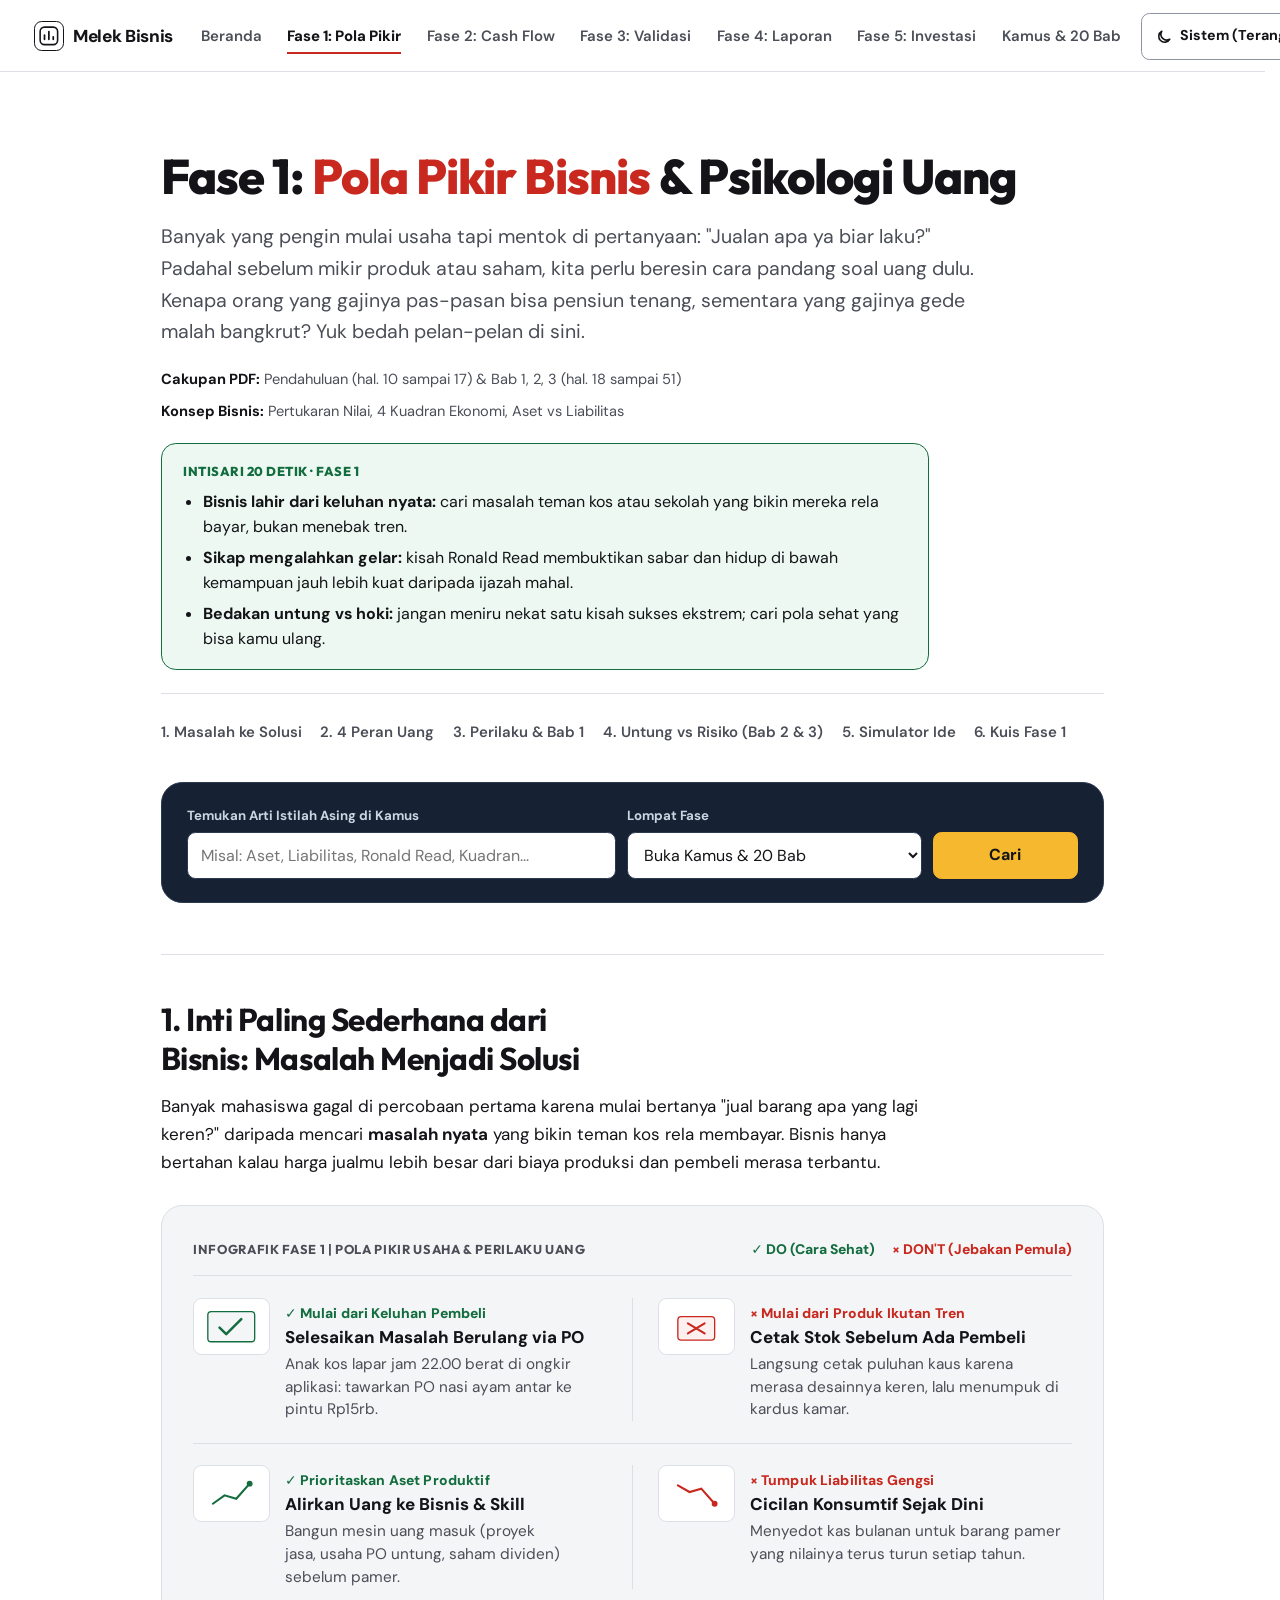
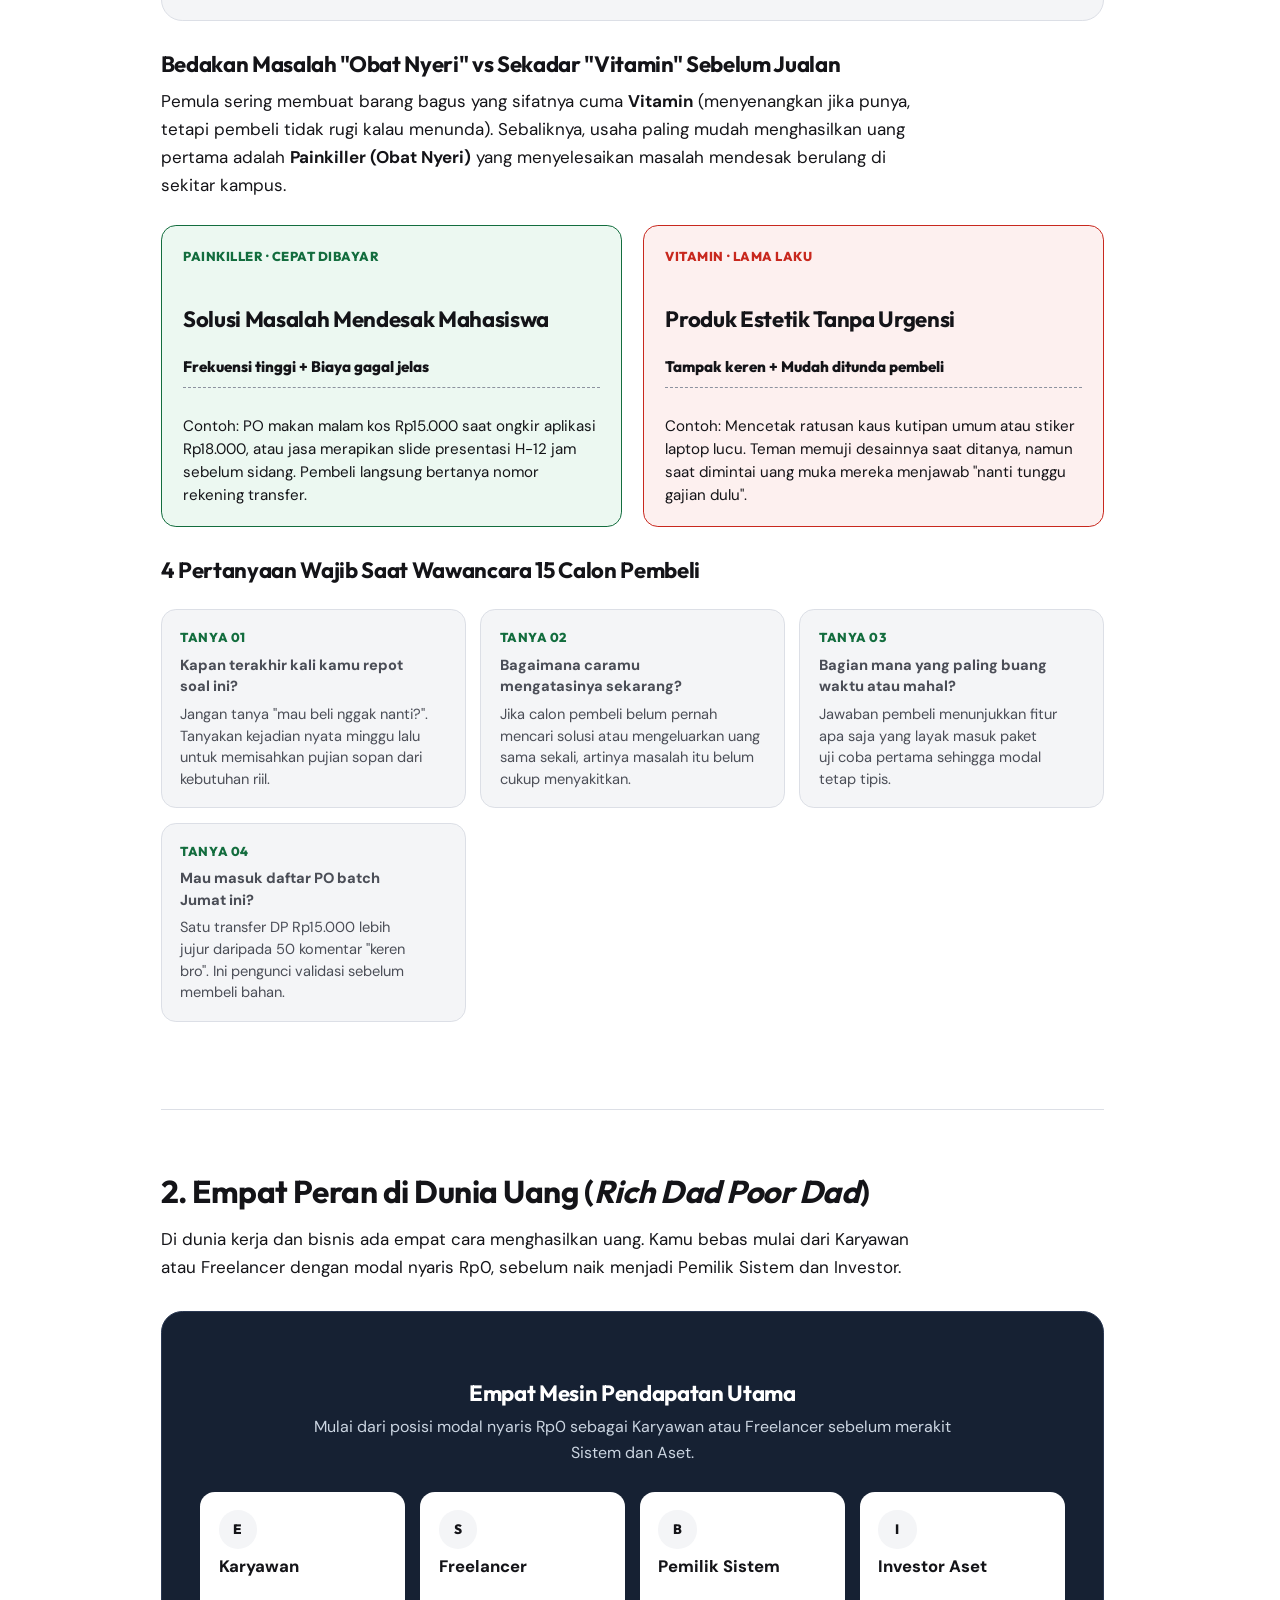
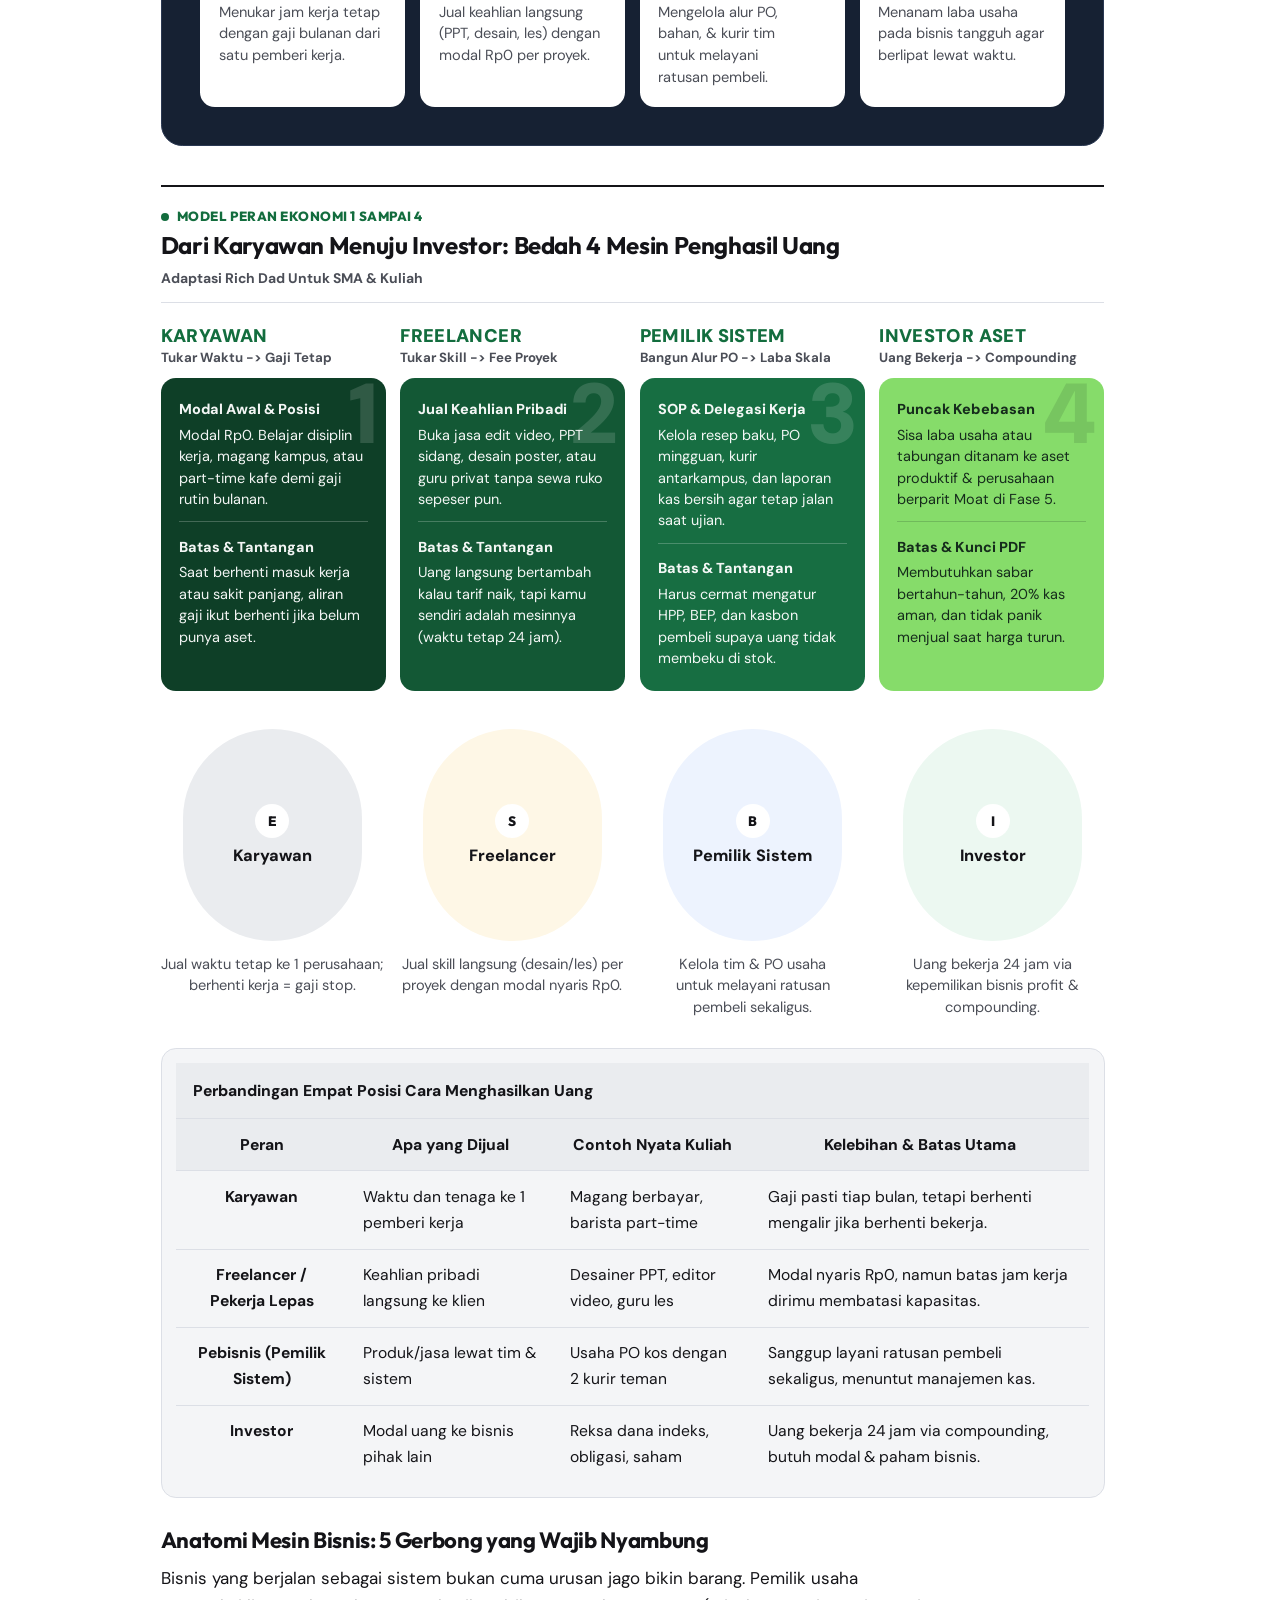
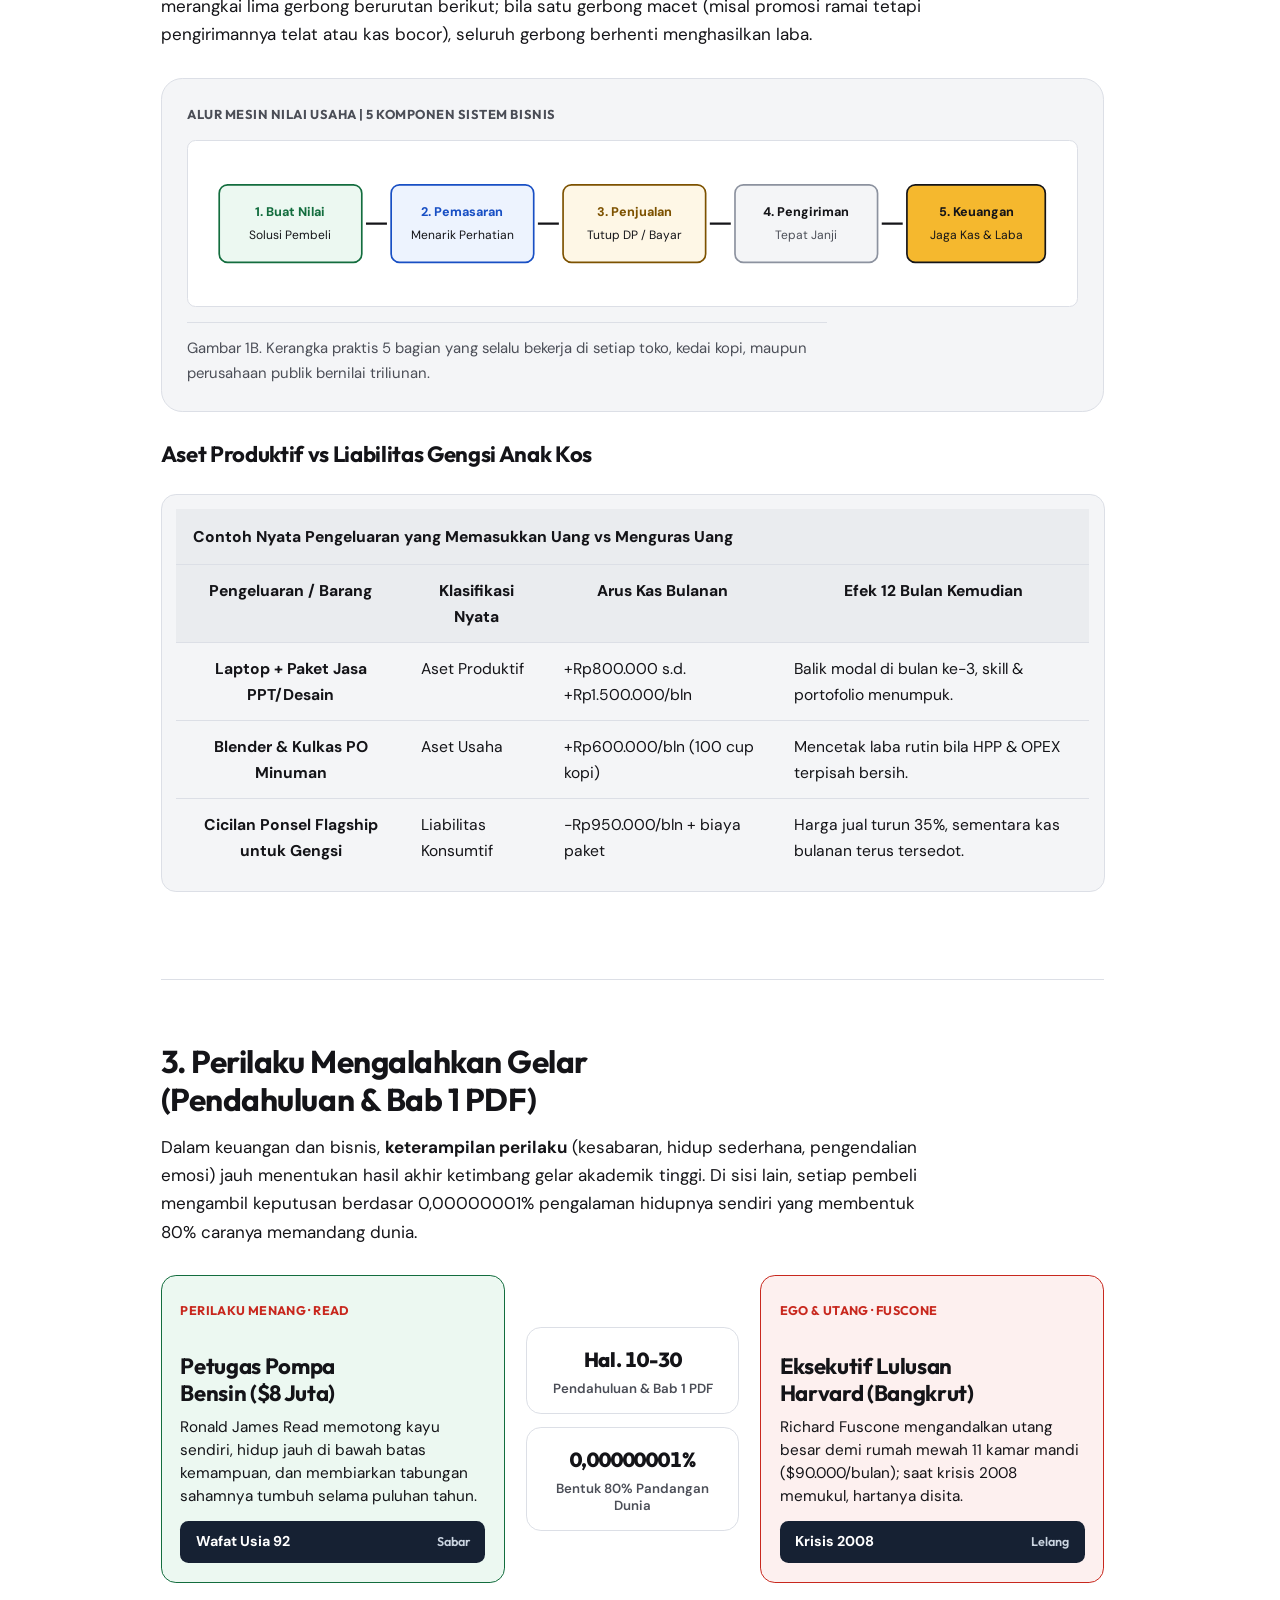
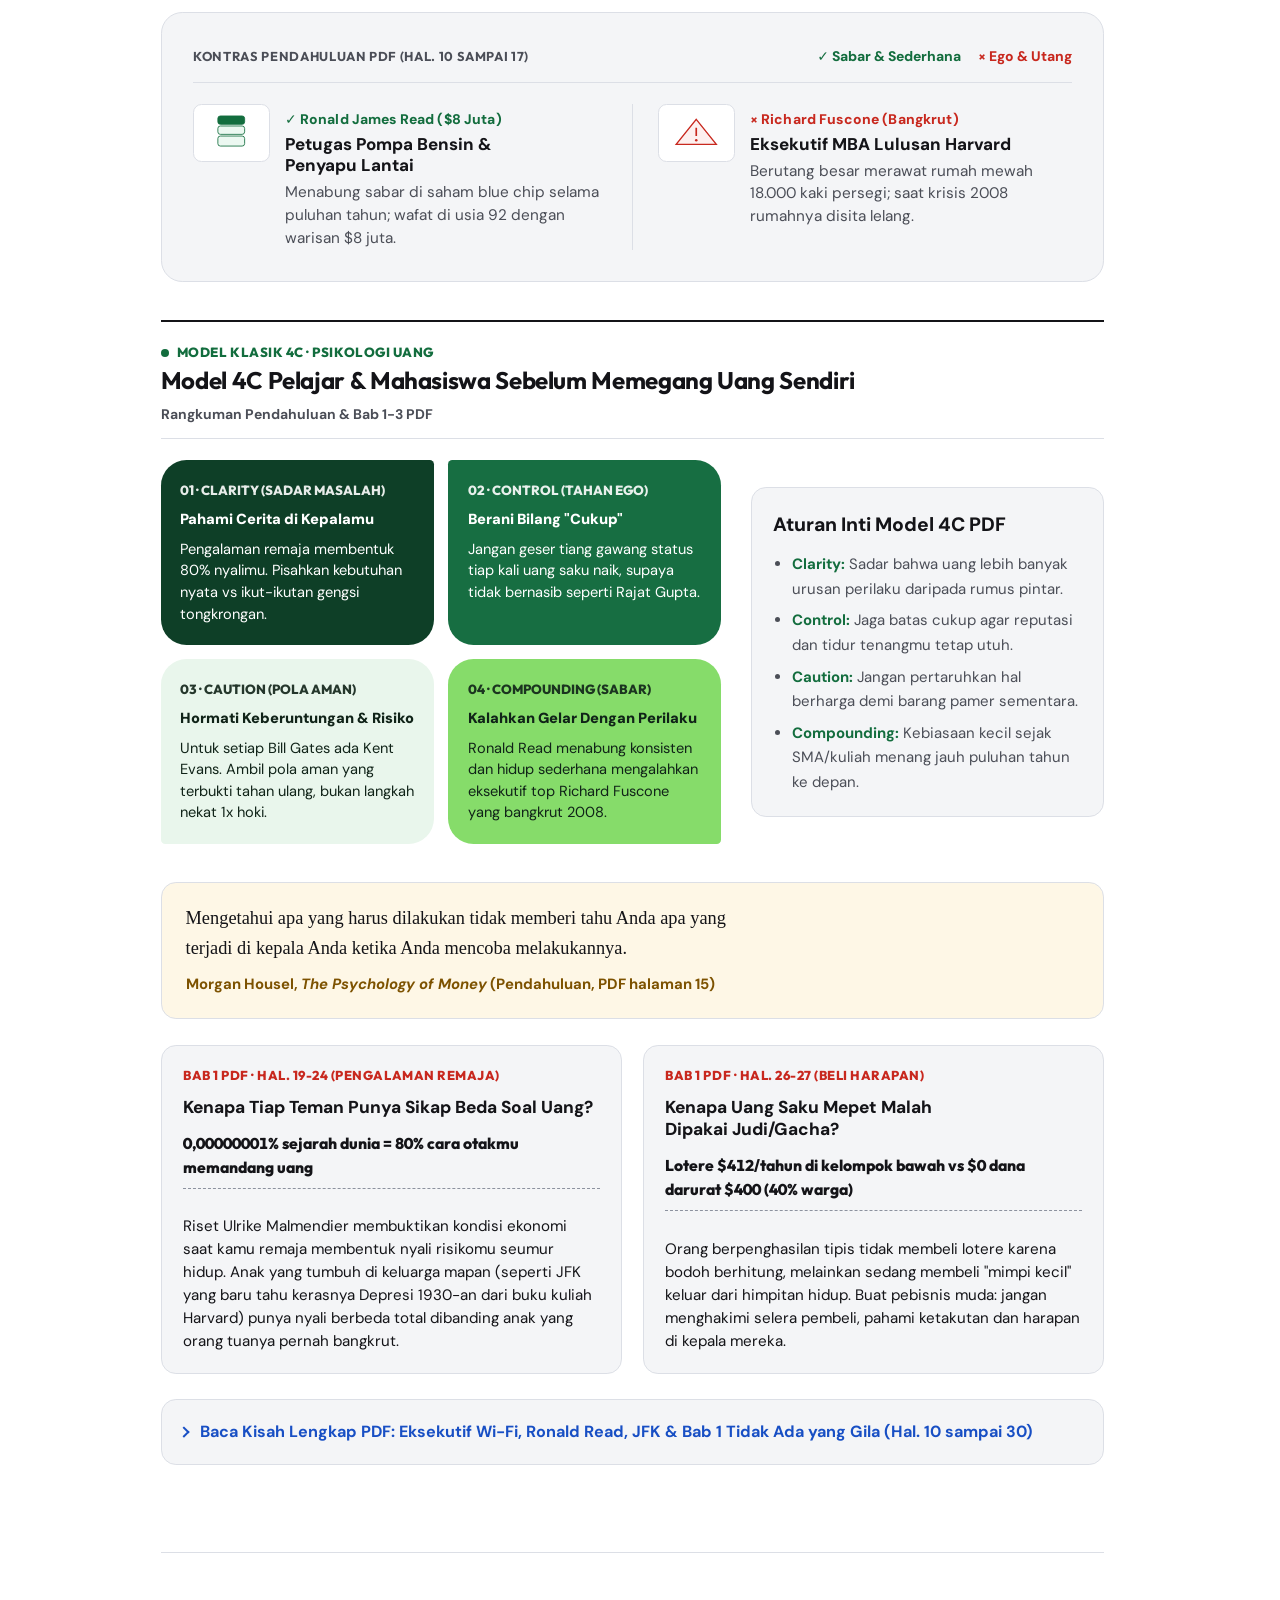
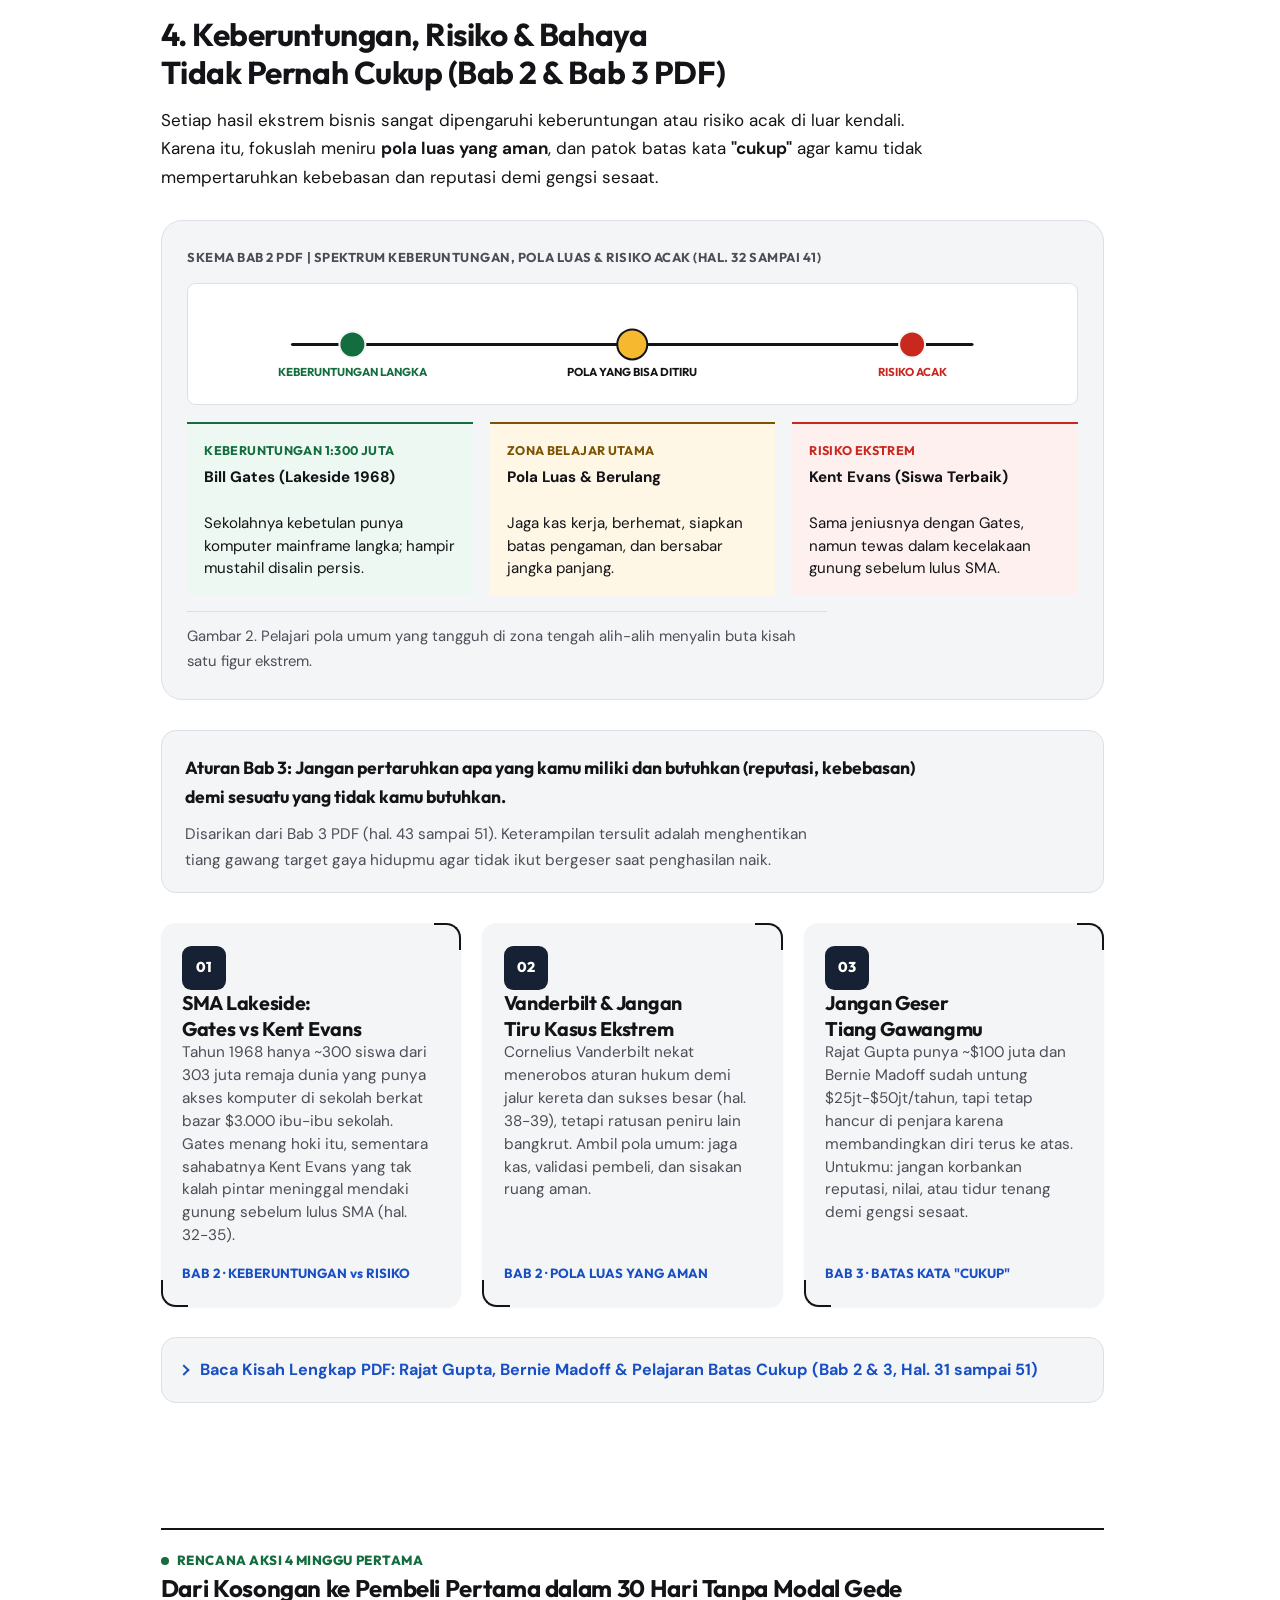
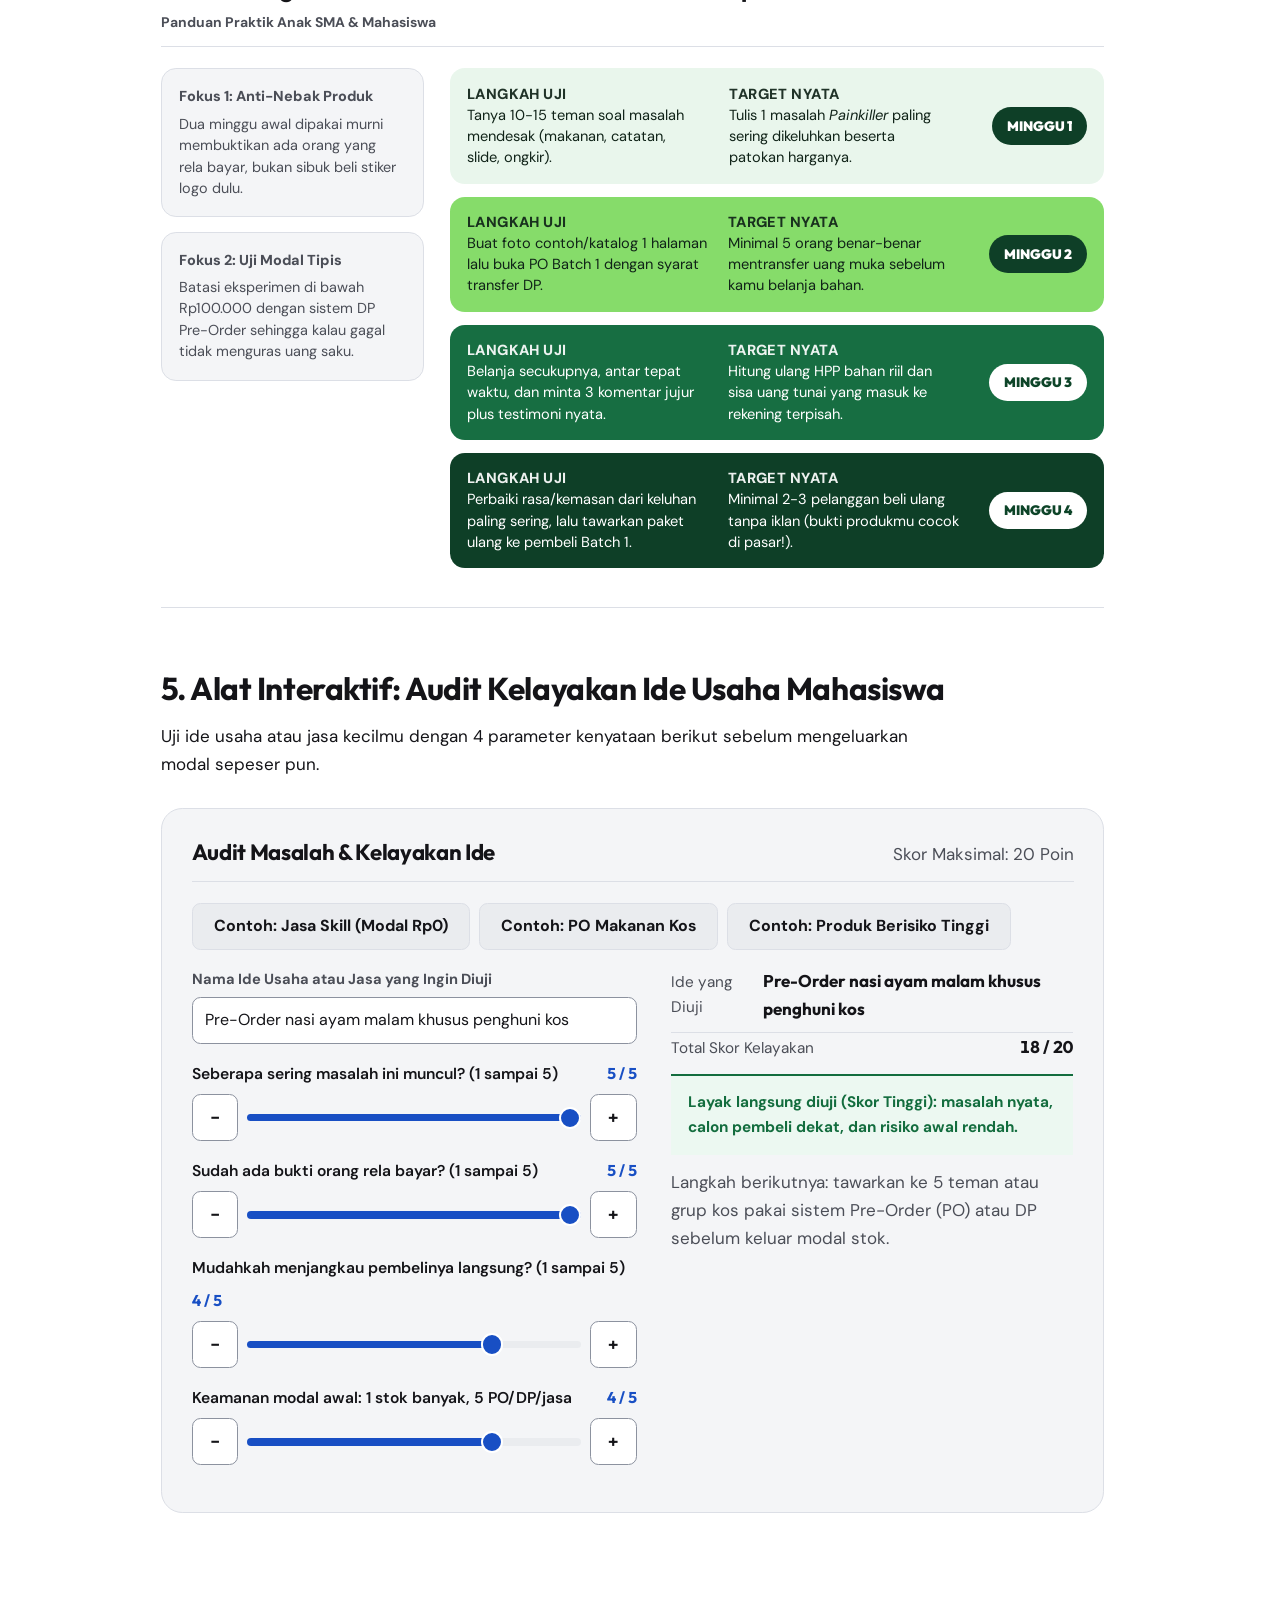
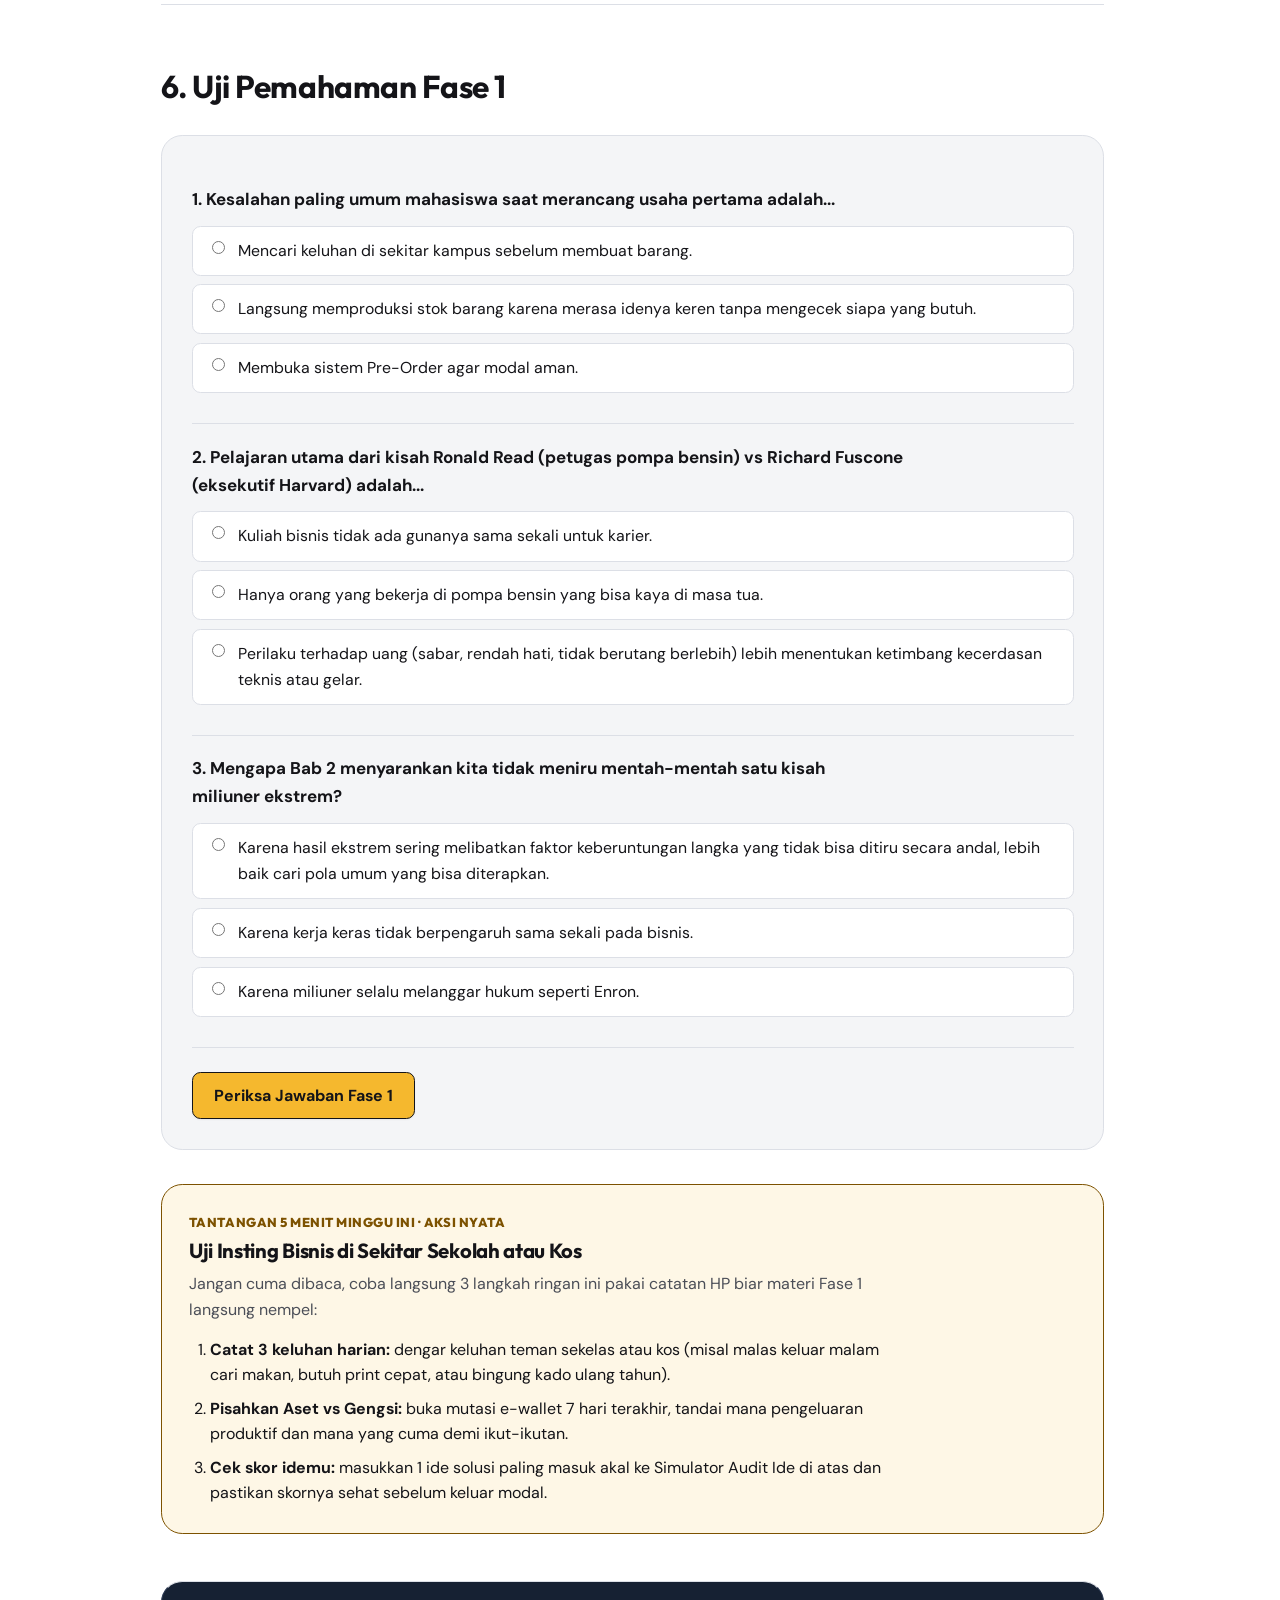
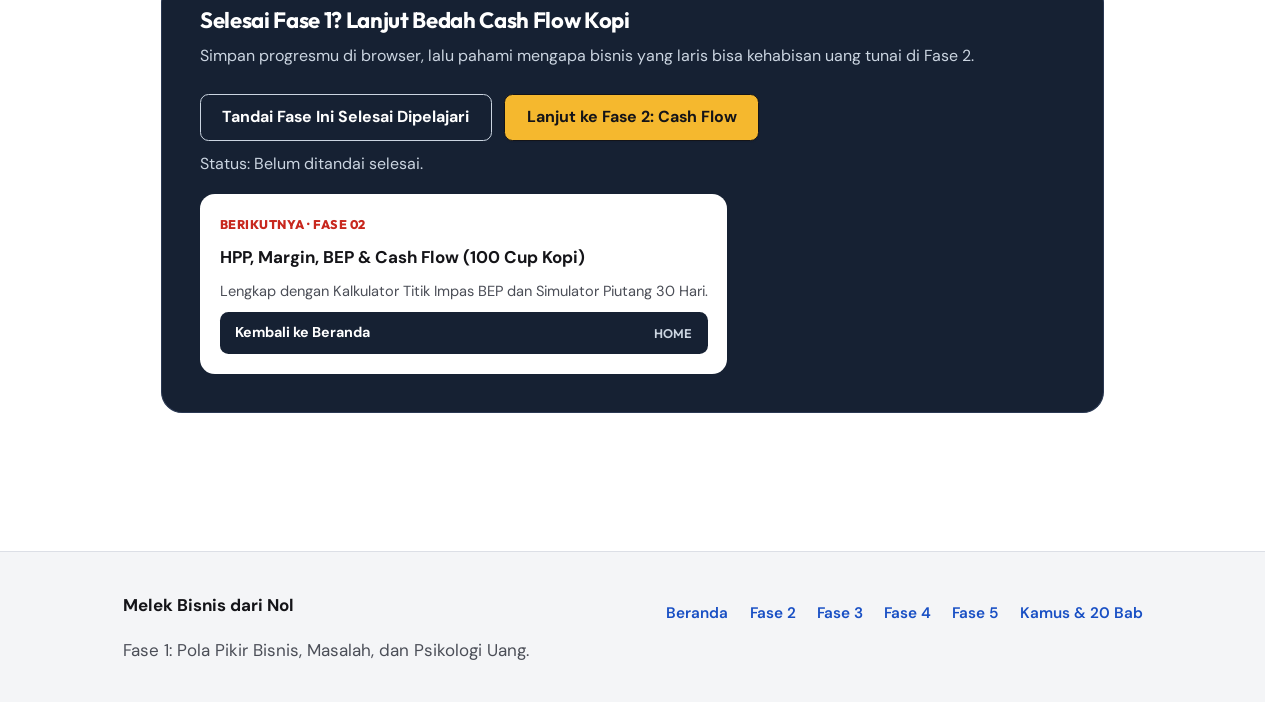
==== commit ac39882d: "Add cozy copy, 20-second TL;DR strips, and 5-minute practical challenges" ====
--- a/fase-1.html
+++ b/fase-1.html
@@ -18,8 +18,8 @@
   <link rel="preconnect" href="https://fonts.googleapis.com">
   <link rel="preconnect" href="https://fonts.gstatic.com" crossorigin>
   <link rel="stylesheet" href="https://fonts.googleapis.com/css2?family=DM+Sans:ital,opsz,wght@0,9..40,400..700;1,9..40,400..700&family=Outfit:wght@600;700;800&display=optional">
-  <link rel="stylesheet" href="styles.css?v=20261128c">
-  <script defer src="app.js?v=20261128c"></script>
+  <link rel="stylesheet" href="styles.css?v=20261128d">
+  <script defer src="app.js?v=20261128d"></script>
   <script type="application/ld+json">
   {
     "@context": "https://schema.org",
@@ -84,12 +84,20 @@
     <header class="hero-frame">
       <h1>Fase 1: <span class="title-accent">Pola Pikir Bisnis</span> &amp; Psikologi Uang</h1>
       <p class="hero-lead">
-        Sebelum menyentuh angka akuntansi atau saham, pahami dulu mesin paling dasar di balik setiap usaha: mengapa pembeli rela mengeluarkan uang, dan mengapa perilaku manusia mengalahkan gelar akademik tinggi.
+        Banyak yang pengin mulai usaha tapi mentok di pertanyaan: "Jualan apa ya biar laku?" Padahal sebelum mikir produk atau saham, kita perlu beresin cara pandang soal uang dulu. Kenapa orang yang gajinya pas-pasan bisa pensiun tenang, sementara yang gajinya gede malah bangkrut? Yuk bedah pelan-pelan di sini.
       </p>
       <div class="phase-meta-bar">
         <span class="phase-meta-item"><strong>Cakupan PDF:</strong> Pendahuluan (hal. 10 sampai 17) &amp; Bab 1, 2, 3 (hal. 18 sampai 51)</span>
         <span class="phase-meta-item"><strong>Konsep Bisnis:</strong> Pertukaran Nilai, 4 Kuadran Ekonomi, Aset vs Liabilitas</span>
       </div>
+      <aside class="tldr-strip" aria-label="Intisari 20 detik Fase 1">
+        <span class="tldr-kicker">Intisari 20 Detik · Fase 1</span>
+        <ul class="tldr-list">
+          <li><strong>Bisnis lahir dari keluhan nyata:</strong> cari masalah teman kos atau sekolah yang bikin mereka rela bayar, bukan menebak tren.</li>
+          <li><strong>Sikap mengalahkan gelar:</strong> kisah Ronald Read membuktikan sabar dan hidup di bawah kemampuan jauh lebih kuat daripada ijazah mahal.</li>
+          <li><strong>Bedakan untung vs hoki:</strong> jangan meniru nekat satu kisah sukses ekstrem; cari pola sehat yang bisa kamu ulang.</li>
+        </ul>
+      </aside>
       <nav class="section-jumps" aria-label="Lompat cepat materi Fase 1">
         <a href="#inti-bisnis">1. Masalah ke Solusi</a>
         <a href="#empat-peran">2. 4 Peran Uang</a>
@@ -931,6 +939,17 @@
         <div class="status-banner is-neutral" data-quiz-summary hidden aria-live="polite"></div>
       </div>
 
+      <aside class="challenge-box" aria-label="Tantangan praktis Fase 1">
+        <span class="challenge-kicker">Tantangan 5 Menit Minggu Ini · Aksi Nyata</span>
+        <h3>Uji Insting Bisnis di Sekitar Sekolah atau Kos</h3>
+        <p class="challenge-lead">Jangan cuma dibaca, coba langsung 3 langkah ringan ini pakai catatan HP biar materi Fase 1 langsung nempel:</p>
+        <ol class="challenge-steps">
+          <li><strong>Catat 3 keluhan harian:</strong> dengar keluhan teman sekelas atau kos (misal malas keluar malam cari makan, butuh print cepat, atau bingung kado ulang tahun).</li>
+          <li><strong>Pisahkan Aset vs Gengsi:</strong> buka mutasi e-wallet 7 hari terakhir, tandai mana pengeluaran produktif dan mana yang cuma demi ikut-ikutan.</li>
+          <li><strong>Cek skor idemu:</strong> masukkan 1 ide solusi paling masuk akal ke Simulator Audit Ide di atas dan pastikan skornya sehat sebelum keluar modal.</li>
+        </ol>
+      </aside>
+
       <div class="phase-pager cta-dark-banner">
         <div>
           <h3>Selesai Fase 1? Lanjut Bedah Cash Flow Kopi</h3>
--- a/styles.css
+++ b/styles.css
@@ -2675,6 +2675,73 @@
   .quiz-feedback.is-wrong { color: var(--neg); }
 
   .phase-pager { margin-block-start: 2.75rem; padding-block-start: 1.5rem; border-block-start: 1px solid var(--border-subtle); display: flex; flex-wrap: wrap; justify-content: space-between; align-items: center; gap: 1rem; }
+
+  /* Cozy TL;DR Strip & Tantangan Praktis Box */
+  .tldr-strip {
+    margin-block-start: 1.15rem;
+    padding: 1rem 1.25rem;
+    background: var(--pos-soft);
+    border: 1px solid var(--pos);
+    border-radius: var(--radius-md);
+    max-inline-size: var(--measure);
+  }
+  .tldr-kicker {
+    display: block;
+    font-family: var(--font-mono);
+    font-size: 0.76rem;
+    font-weight: 800;
+    color: var(--pos);
+    letter-spacing: 0.04em;
+    text-transform: uppercase;
+    margin-block-end: 0.45rem;
+  }
+  .tldr-list {
+    display: grid;
+    gap: 0.4rem;
+    padding-inline-start: 1.15rem;
+    margin: 0;
+    font-size: 0.94rem;
+    color: var(--text-primary);
+    line-height: 1.55;
+  }
+
+  .challenge-box {
+    margin-block: 2rem 0;
+    padding: clamp(1.15rem, 2.5vw, 1.6rem);
+    background: var(--titanium-tint);
+    border: 1px solid var(--titanium);
+    border-radius: var(--radius-lg);
+  }
+  .challenge-kicker {
+    display: block;
+    font-family: var(--font-mono);
+    font-size: 0.76rem;
+    font-weight: 800;
+    color: var(--titanium);
+    letter-spacing: 0.04em;
+    text-transform: uppercase;
+    margin-block-end: 0.35rem;
+  }
+  .challenge-box h3 {
+    margin: 0 0 0.4rem;
+    font-size: 1.2rem;
+  }
+  .challenge-lead {
+    font-size: 0.94rem;
+    color: var(--text-secondary);
+    margin-block-end: 0.85rem;
+    max-inline-size: var(--measure);
+  }
+  .challenge-steps {
+    display: grid;
+    gap: 0.55rem;
+    padding-inline-start: 1.25rem;
+    margin: 0;
+    font-size: 0.94rem;
+    color: var(--text-primary);
+    line-height: 1.55;
+    max-inline-size: var(--measure);
+  }
   .term-list { display: grid; gap: 0.85rem; margin-block: 1.25rem; }
   .term-entry { background: var(--bg-surface); border: 1px solid var(--border-subtle); border-radius: var(--radius-md); padding: 1.1rem 1.25rem; }
   .term-entry p { max-inline-size: var(--measure); }
